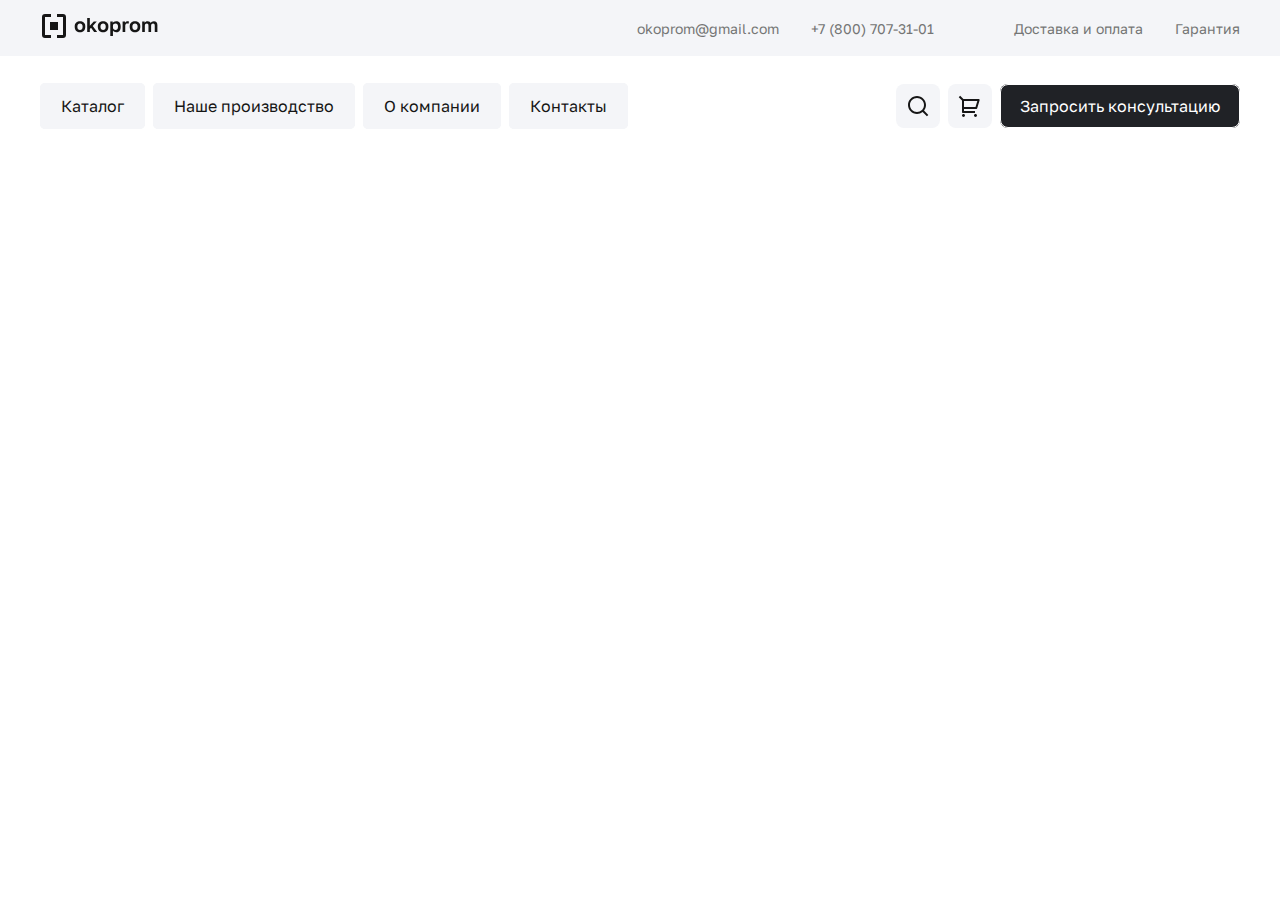
==== pages/about.html @ 62ba9743 "header fully finished" ====
<!DOCTYPE html>
<html lang="en">
<head>
    <meta charset="UTF-8">
    <meta name="viewport" content="width=device-width, initial-scale=1.0">
    <link rel="stylesheet" href="../css/about.css">
    <title>okoprom | About</title>
</head>
<body>
    <header>
        <nav class="header-nav-top">
          <div class="container">
              <nav class="header-navTop-content">
                  <div class="header-nav-top-left">
                      <a href="../index.html"><img src="../images/header-and-footer-images/header-site-icon.svg" alt="Site Icon"></a>
                  </div>
                  <div class="header-nav-top-right">
                      <ul class="navTop-contacts-list">
                          <li class="navTop-listItem">
                              <a href="./contact.html" class="navTop-listItem-link">okoprom@gmail.com</a>
                          </li>
                          <li class="navTop-listItem">
                              <a href="./contact.html" class="navTop-listItem-link">+7 (800) 707-31-01</a>
                          </li>
                      </ul>
                      <ul class="navTop-delivery-list">
                          <li class="navTop-listItem">
                              <a href="./delivery.html" class="navTop-listItem-link navTop-listItem-link-respon">Доставка и оплата</a>
                          </li>
                          <li class="navTop-listItem">
                              <a href="./garantuee.html" class="navTop-listItem-link navTop-listItem-link-respon">Гарантия</a>
                          </li>
                      </ul>
                  </div>
              </nav>
          </div>
      </nav>
      <ul class="navTop-delivery-list-change">
        <li class="navTop-listItem">
            <a href="./delivery.html" class="navTop-listItem-link navTop-listItem-link-respon">Доставка и оплата</a>
        </li>
        <li class="navTop-listItem">
            <a href="./garantuee.html" class="navTop-listItem-link navTop-listItem-link-respon">Гарантия</a>
        </li>
      </ul>
      <nav class="header-nav-bottom">
          <div class="container">
              <nav class="header-navBottom-content">
                  <div class="navBottom-list">
                      <li class="navBottom-listItem">
                          <a href="./catalog.html" class="navBottom-listItem-link">Каталог</a>
                      </li>
                      <li class="navBottom-listItem">
                          <a href="./product.html" class="navBottom-listItem-link">Наше производство</a>
                      </li>
                      <li class="navBottom-listItem">
                          <a href="./about.html" class="navBottom-listItem-link">О компании</a>
                      </li>
                      <li class="navBottom-listItem">
                          <a href="./contact.html" class="navBottom-listItem-link">Контакты</a>
                      </li>
                  </div>
                  <div class="header-nav-bottom-right">
                      <div class="header-bottom-icon">
                          <svg width="24" height="24" viewBox="0 0 24 24" fill="none" xmlns="http://www.w3.org/2000/svg">
                              <g clip-path="url(#clip0_7606_385)">
                                <path d="M18.031 16.617L22.314 20.899L20.899 22.314L16.617 18.031C15.0237 19.3082 13.042 20.0029 11 20C6.032 20 2 15.968 2 11C2 6.032 6.032 2 11 2C15.968 2 20 6.032 20 11C20.0029 13.042 19.3082 15.0237 18.031 16.617ZM16.025 15.875C17.2941 14.5699 18.0029 12.8204 18 11C18 7.132 14.867 4 11 4C7.132 4 4 7.132 4 11C4 14.867 7.132 18 11 18C12.8204 18.0029 14.5699 17.2941 15.875 16.025L16.025 15.875Z" fill="#161616"/>
                              </g>
                              <defs>
                                <clipPath id="clip0_7606_385">
                                  <rect width="24" height="24" fill="white"/>
                                </clipPath>
                              </defs>
                          </svg>
                      </div>
                      <div class="header-bottom-icon">
                          <svg width="24" height="24" viewBox="0 0 24 24" fill="none" xmlns="http://www.w3.org/2000/svg">
                              <g clip-path="url(#clip0_7606_380)">
                                <path d="M3.99984 6.41481L0.756836 3.17281L2.17184 1.75781L5.41384 5.00081H20.6558C20.8117 5.0008 20.9654 5.03723 21.1047 5.10718C21.244 5.17713 21.365 5.27868 21.4581 5.40371C21.5511 5.52874 21.6137 5.6738 21.6407 5.8273C21.6678 5.9808 21.6586 6.1385 21.6138 6.28781L19.2138 14.2878C19.1521 14.4939 19.0255 14.6746 18.853 14.803C18.6804 14.9315 18.471 15.0008 18.2558 15.0008H5.99984V17.0008H16.9998V19.0008H4.99984C4.73462 19.0008 4.48027 18.8955 4.29273 18.7079C4.10519 18.5204 3.99984 18.266 3.99984 18.0008V6.41481ZM5.99984 7.00081V13.0008H17.5118L19.3118 7.00081H5.99984ZM5.49984 23.0008C5.10201 23.0008 4.72048 22.8428 4.43918 22.5615C4.15787 22.2802 3.99984 21.8986 3.99984 21.5008C3.99984 21.103 4.15787 20.7215 4.43918 20.4402C4.72048 20.1588 5.10201 20.0008 5.49984 20.0008C5.89766 20.0008 6.27919 20.1588 6.5605 20.4402C6.8418 20.7215 6.99984 21.103 6.99984 21.5008C6.99984 21.8986 6.8418 22.2802 6.5605 22.5615C6.27919 22.8428 5.89766 23.0008 5.49984 23.0008ZM17.4998 23.0008C17.102 23.0008 16.7205 22.8428 16.4392 22.5615C16.1579 22.2802 15.9998 21.8986 15.9998 21.5008C15.9998 21.103 16.1579 20.7215 16.4392 20.4402C16.7205 20.1588 17.102 20.0008 17.4998 20.0008C17.8977 20.0008 18.2792 20.1588 18.5605 20.4402C18.8418 20.7215 18.9998 21.103 18.9998 21.5008C18.9998 21.8986 18.8418 22.2802 18.5605 22.5615C18.2792 22.8428 17.8977 23.0008 17.4998 23.0008Z" fill="#161616"/>
                              </g>
                              <defs>
                                <clipPath id="clip0_7606_380">
                                  <rect width="24" height="24" fill="white"/>
                                </clipPath>
                              </defs>
                          </svg>
                      </div>
                      <div class="oddelno-btn">
                          <a href="#" class="header-navBottom-link">Запросить консультацию</a>
                      </div>
                  </div>
                  <div class="menu-btn">
                      <svg width="24" height="24" viewBox="0 0 24 24" fill="none" xmlns="http://www.w3.org/2000/svg">
                          <g clip-path="url(#clip0_7606_1771)">
                            <path d="M3 4H21V6H3V4ZM3 11H21V13H3V11ZM3 18H21V20H3V18Z" fill="#161616"/>
                          </g>
                          <defs>
                            <clipPath id="clip0_7606_1771">
                              <rect width="24" height="24" fill="white"/>
                            </clipPath>
                          </defs>
                      </svg>
                  </div>
              </nav>
          </div>
      </nav>
    </header>
    <main>

    </main>
    <footer>
        
    </footer>
    <script src="../js/main.js"></script>
</body>
</html>
---- css/about.css ----
@font-face {
    font-family: Golos;
    src: url("../fonts/GolosText-Regular.ttf");
}

* {
    padding: 0;
    margin: 0;
    box-sizing: border-box;
    font-family: Golos;
}

.container {
    max-width: 1240px;
    padding: 0 20px;
    margin: 0 auto;
}

/* HEADER ///////////////////////////////////////////////////////////////// */

header {
    position: relative;
  }
  
  .navTop-delivery-list-change {
    display: none;  
  }
  
  .header-nav-top {
    position: fixed;
    left: 0;
    right: 0;
    padding: 12px 0;
    background: #F4F5F8;
  }
  
  .header-navTop-content {
    display: flex;
    justify-content: space-between;
    align-items: center;
    position: relative;
  }
  
  .header-nav-top-right {
    display: flex;
    gap: 80px;
  }
  
  .navTop-contacts-list {
    list-style-type: none;
    display: flex;
    gap: 32px;
  }
  
  .navTop-delivery-list {
    list-style-type: none;
    display: flex;
    gap: 32px;
  }
  
  .navTop-listItem-link {
    color: #757575;
    font-size: 14px;
    font-weight: 400;
    line-height: 16px;
    text-decoration: none;
  }
  .navTop-listItem-link:hover {
    color: #161616;
    transition: .5s;
  }
  
  .header-nav-bottom {
    padding-top: 84px;
    transition: .2s;
  }
  
  .header-navBottom-content {
    display: flex;
    align-items: center;
    justify-content: space-between;
  }
  
  .navBottom-list {
    display: flex;
    list-style-type: none;
    gap: 8px;        
  }
  
  .navBottom-listItem-link {
    padding: 12px 20px;
    background:#F4F5F8; 
    border-radius: 5px; 
    color: #161616;
    font-size: 16px;
    font-weight: 400;
    line-height: 20px; 
    text-decoration: none;
    border: 1px solid #F4F5F8;
  }
  .navBottom-listItem-link:hover {
    border: 1px solid #161616;
    color: black;
    transition: .3s;
  }
  
  .header-nav-bottom-right {
    display: flex;
    align-items: center;
    gap: 8px;
  }
  
  .header-bottom-icon {
    padding: 10px 10px 6px 10px;
    border-radius: 8px;
    background: #F4F5F8;
    cursor: pointer;
  }
  
  .header-navBottom-link {
    padding: 11px 19px;
    border-radius: 8px;
    background: #202226;
    text-decoration: none;
    border: 1px solid #FFF;
    color: #FFF;
    font-size: 16px;
    font-weight: 400;
    line-height: 20px; 
  }
  .header-navBottom-link:hover {
    color: #202226;
    background: #FFF;
    border: 1px solid #202226;
    transition: .3s;
  }
  
  .menu-btn {
    padding: 10px 10px 6px 10px;
    border-radius: 8px;
    background: #F4F5F8;
    cursor: pointer;
    display: none;
  }
  
  /* HEADER MEDIA QUERIES //////////////////////////////////////////// */
  
  @media (max-width: 1024px) {
  
    .header-nav-bottom {
        padding-top: 96px;
    }
  
    .header-navBottom-content{
        flex-direction: column;
        align-items: start;
        gap: 20px;
    }
  
    .header-nav-top-right {
        gap: 40px;
    }
  }
  
  @media (max-width: 768px) {
  
    .navTop-contacts-list {
        flex-direction: column;
        gap: 12px;
    }
  
    .navTop-delivery-list {
        flex-direction: column;
        gap: 12px;
    }
  
    .header-nav-top-right {
        gap: 70px;
    }
  
    .header-nav-bottom {
        padding-top: 116px;
    }
  
  }
  
  @media (max-width: 624px) {
  
    .menu-btn {
        display: block;
    }
  
    .navBottom-list {
        display: none;
    }
  
    .oddelno-btn {
        display: none;
    }
  
    .navTop-delivery-list {
        display: none;
    }
  
    .header-navBottom-content {
        display: flex;  
        flex-direction: row; 
        align-items: center;
        justify-content: space-between;
    }
  
    .menu-opened .navBottom-list {
        width: 100%;
        display: block;
        display: flex;
        align-items: center;    
        flex-direction: column;
        gap: 40px;
        position: absolute;
        left: 0;
        right: 0;    
        z-index: 10;
        bottom: -280px;  
    }
  
    .menu-opened .navTop-delivery-list-change {
        width: 100%;
        display: block;
        display: flex;
        flex-direction: column;
        align-items: center;
        gap: 40px;
        position: absolute;
        left: 0;
        right: 0;
        bottom: -400px;
        list-style-type: none;
    }
  
    .menu-opened .navTop-listItem-link-respon {
        padding: 12px 20px;
        background:#F4F5F8; 
        border-radius: 5px; 
        color: #161616;
        font-size: 16px;
        font-weight: 400;
        line-height: 20px; 
        text-decoration: none;
        border: 1px solid #F4F5F8;
    }
    .menu-opened .navTop-listItem-link-respon:hover {
        border: 1px solid #161616;
        color: black;
        transition: .3s;
    }
  
    .menu-opened .oddelno-btn {
        display: block;
        position: absolute;
        margin: 0 auto;
    }
  
  
    .menu-opened .header-nav-bottom {
        margin-bottom: 470px;
    }
  
  }
  
  /* END HEADER ///////////////////////////////////////////////// */
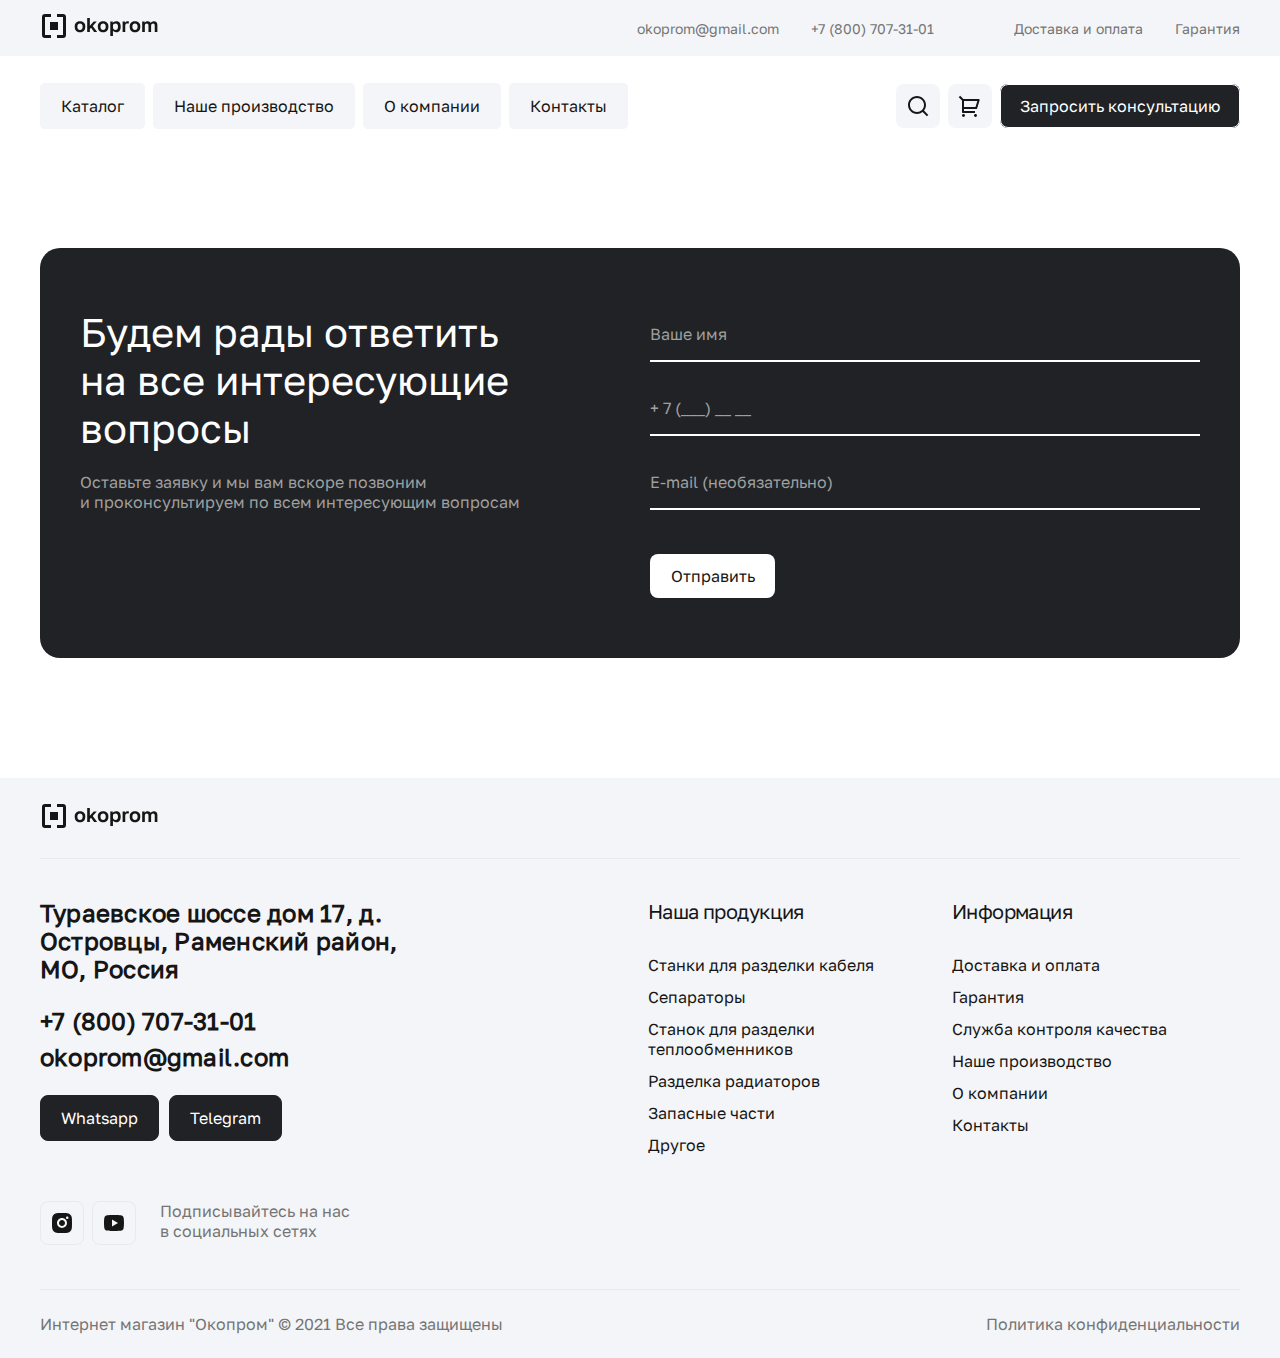
==== commit df3d46fe: "footer finished" ====
--- a/pages/about.html
+++ b/pages/about.html
@@ -109,7 +109,111 @@
 
     </main>
     <footer>
-        
+        <div class="footer-top">
+            <div class="container">
+                <div class="footer-top-content">
+                    <div class="footer-top-left">
+                        <h1 class="footer-top-heading">Будем рады ответить на все интересующие вопросы</h1>
+                        <p class="footer-top-desc">Оставьте заявку и мы вам вскоре позвоним и проконсультируем по всем интересующим вопросам</p>
+                    </div>
+                    <form class="footer-top-right">
+                        <input type="text" name="name" placeholder="Ваше имя"> 
+                        <input type="tel" name="phone" placeholder="+ 7 (___) __ __">
+                        <input type="email" name="email" placeholder="E-mail (необязательно)">
+                        <button class="footer-top-submitBtn">Отправить</button>
+                    </form>
+                </div>
+            </div>
+        </div>
+        <div class="footer-bottom">
+            <div class="container">
+                <div class="footer-bottom-content">
+                    <div class="footer-bottom-firstPart">
+                        <img src="../images/header-and-footer-images/footer-site-icon.svg" alt="Site Icon">
+                        <div class="footer-hr-line"></div>
+                    </div>
+                    <div class="footer-bottom-secondPart">
+                        <div class="footer-bottom-secondPart-left">
+                            <h3 class="footer-bottom-secondPart-adress">
+                                Тураевское шоссе дом 17, д. Островцы, Раменский район, МО, Россия
+                            </h3>
+                            <div class="footer-bottom-secondPart-contact">
+                                <p class="footer-bottom-secondPart-contact-content">
+                                    +7 (800) 707-31-01
+                                </p>
+                                <p class="footer-bottom-secondPart-contact-content">
+                                    okoprom@gmail.com
+                                </p>    
+                            </div>
+                            <div class="footer-bottom-secondPart-massengers">
+                                <a href="https://web.whatsapp.com/" target="_blank" class="footer-bottom-massenger">Whatsapp</a>
+                                <a href="https://telegram.org/" target="_blank" class="footer-bottom-massenger">Telegram</a>
+                            </div>
+                            <div class="footer-bottom-secondPart-socials">
+                                <div class="footer-bottom-secondPart-socials-icons">
+                                    <a href="https://www.instagram.com/">
+                                        <img src="../images/header-and-footer-images/footer-instagram-icon.svg" alt="Footer Instagram Icon">
+                                    </a>
+                                    <a href="https://www.youtube.com/">
+                                        <img src="../images/header-and-footer-images/footer-youtube-icon.svg" alt="Footer Youtube Icon">
+                                    </a>
+                                </div>
+                                <p class="footer-bottom-secondPart-socials-desc">Подписывайтесь на нас <br> в социальных сетях</p>
+                            </div>
+                        </div>
+                        <div class="footer-bottom-secondPart-right">
+                            <ul class="footer-bottom-secondPart-right-list">
+                                <h3 class="footer-bottom-secondPart-right-listHeading">Наша продукция</h3>
+                                <li class="footer-bottom-secondPart-right-listItem">
+                                    <a href="" class="footer-bottom-secondPart-right-listItem-link">Станки для разделки кабеля</a>
+                                </li>
+                                <li class="footer-bottom-secondPart-right-listItem">
+                                    <a href="" class="footer-bottom-secondPart-right-listItem-link">Сепараторы</a>
+                                </li>
+                                <li class="footer-bottom-secondPart-right-listItem">
+                                    <a href="" class="footer-bottom-secondPart-right-listItem-link">Станок для разделки <br class="brin"> теплообменников</a>
+                                </li>
+                                <li class="footer-bottom-secondPart-right-listItem">
+                                    <a href="" class="footer-bottom-secondPart-right-listItem-link">Разделка радиаторов</a>
+                                </li>
+                                <li class="footer-bottom-secondPart-right-listItem">
+                                    <a href="" class="footer-bottom-secondPart-right-listItem-link">Запасные части</a>
+                                </li>
+                                <li class="footer-bottom-secondPart-right-listItem">
+                                    <a href="" class="footer-bottom-secondPart-right-listItem-link">Другое</a>
+                                </li>   
+                            </ul>
+                            <ul class="footer-bottom-secondPart-right-list">
+                                <h3 class="footer-bottom-secondPart-right-listHeading">Информация</h3>
+                                <li class="footer-bottom-secondPart-right-listItem">
+                                    <a href="./delivery.html" class="footer-bottom-secondPart-right-listItem-link">Доставка и оплата</a>
+                                </li>
+                                <li class="footer-bottom-secondPart-right-listItem">
+                                    <a href="./garantuee.html" class="footer-bottom-secondPart-right-listItem-link">Гарантия</a>
+                                </li>
+                                <li class="footer-bottom-secondPart-right-listItem">
+                                    <a href="./catalog.html" class="footer-bottom-secondPart-right-listItem-link">Служба контроля качества</a>
+                                </li>
+                                <li class="footer-bottom-secondPart-right-listItem">
+                                    <a href="./product.html" class="footer-bottom-secondPart-right-listItem-link">Наше производство</a>
+                                </li>
+                                <li class="footer-bottom-secondPart-right-listItem">
+                                    <a href="./about.html" class="footer-bottom-secondPart-right-listItem-link">О компании</a>
+                                </li>
+                                <li class="footer-bottom-secondPart-right-listItem">
+                                    <a href="./contact.html" class="footer-bottom-secondPart-right-listItem-link">Контакты</a>
+                                </li>   
+                            </ul>
+                        </div>
+                    </div>
+                    <div class="footer-hr-line2"></div>
+                    <div class="footer-bottom-lastPart">
+                        <p class="footer-bottom-lastPart-content">Интернет магазин "Окопром" © 2021 Все права защищены</p>
+                        <p class="footer-bottom-lastPart-content">Политика конфиденциальности</p>
+                    </div>
+                </div>
+            </div>
+        </div>
     </footer>
     <script src="../js/main.js"></script>
 </body>
--- a/css/about.css
+++ b/css/about.css
@@ -268,4 +268,373 @@
   }
   
   /* END HEADER ///////////////////////////////////////////////// */
-  +  
+
+
+
+
+
+
+
+
+
+
+
+
+
+
+
+
+
+
+
+
+
+
+
+
+
+
+
+
+
+
+
+
+
+
+
+
+
+
+
+
+
+
+  /* FOOTER //////////////////////////////////////////////////// */
+
+.footer-top {
+  margin: 120px 0;
+}
+
+.footer-top-content {
+  background: #202226;
+  border-radius: 20px; 
+  padding: 60px 40px;
+  display: flex;
+  justify-content: space-between;
+}
+
+.footer-top-left {
+  max-width: 450px;
+  display: flex;
+  flex-direction: column;
+  gap: 20px;
+}
+
+.footer-top-right {
+   max-width: 550px;
+   width: 100%;
+   display: flex;
+   flex-direction: column;
+   gap: 20px;
+}
+
+.footer-top-heading {
+  color: #fff;
+  font-size: 40px;
+  font-weight: 400;
+  line-height: 48px; 
+}
+
+.footer-top-desc {
+  color: #9F9F9F;
+  font-size: 16px;
+  font-weight: 400;
+  line-height: 20px; 
+}
+
+.footer-top-right input {
+  width: 100%;
+  outline: none;
+  border: none;
+  border-bottom: 2px solid #fff;
+  background: none;
+  color: #fff;
+  font-size: 16px;
+  font-weight: 400;
+  line-height: 20px; 
+  padding: 16px 0;
+}
+.footer-top-right input::placeholder {
+  color: #9F9F9F;
+}
+
+.footer-top-submitBtn {
+  width: 125px;
+  padding: 12px 0;
+  border-radius: 8px; 
+  border: none;
+  color: #161616;
+  font-size: 16px;
+  font-weight: 400;
+  line-height: 20px; 
+  background: #fff;
+  cursor: pointer;
+  margin-top: 24px;
+}
+.footer-top-submitBtn:hover {
+  color: #fff;
+  background: #161616;
+  transition: .3s;
+}
+
+/* FOOTER TOP MEDIA QUERIES */
+
+@media (max-width: 768px) {
+  
+  .footer-top-content {
+      flex-direction: column;
+      gap: 40px;
+  }
+
+}
+
+@media (max-width: 768px) {
+
+  .footer-top-heading {
+      font-size: 28px;
+      line-height: 28px;
+  }
+
+  .footer-top-desc {
+      font-size: 14px;
+  }
+
+}
+
+/* FOOTER BOTTOM /////////////////////// */
+
+.footer-bottom {
+  background: #F4F5F8;
+  padding: 24px 0;
+}
+
+.footer-hr-line {
+  margin-top: 24px;
+  margin-bottom: 40px;
+  width: 100%;
+  height: 1px;
+  background: #E9E9E9;
+}
+
+.footer-bottom-secondPart {
+  display: flex;
+  justify-content: space-between;
+}
+
+.footer-bottom-secondPart-left {
+  max-width: 390px;
+  display: flex;
+  flex-direction: column;
+  gap: 24px;
+  margin-bottom: 16px;
+}
+
+.footer-bottom-secondPart-adress {
+  color: #161616;
+  font-size: 24px;
+  font-weight: 400;
+  line-height: 28px; 
+  letter-spacing: 0.24px;
+  font-weight: 600;
+}
+
+.footer-bottom-secondPart-contact {
+  display: flex;
+  flex-direction: column;
+  gap: 8px;
+}
+
+.footer-bottom-secondPart-contact-content {
+  color: #161616;
+  font-size: 24px;
+  font-weight: 600;
+  line-height: 28px; 
+  letter-spacing: 0.24px;
+}
+
+.footer-bottom-secondPart-massengers {
+  display: flex;
+  gap: 10px;
+  margin-bottom: 36px;
+}
+
+.footer-bottom-massenger {
+  padding: 12px 20px;
+  border-radius: 8px;
+  background: #202226;
+  border: 1px solid #202226;
+  color: #FFF;
+  font-size: 16px;
+  font-weight: 400;
+  line-height: 20px; 
+  text-decoration: none;
+}
+.footer-bottom-massenger:hover {
+  background: #fff;
+  color: #202226;
+  transition: .3s;
+}
+
+.footer-bottom-secondPart-socials {
+  display: flex;
+  gap: 24px;
+}
+
+.footer-bottom-secondPart-socials-icons {
+  display: flex;
+  gap: 8px;
+}
+
+.footer-bottom-secondPart-socials-desc {
+  color: #757575;
+  font-size: 16px;
+  font-weight: 400;
+  line-height: 20px; 
+}
+
+.footer-bottom-secondPart-right {
+  display: flex;
+  gap: 16px;
+}
+
+.footer-bottom-secondPart-right-list {
+  list-style-type: none;
+  display: flex;
+  flex-direction: column;
+  gap: 12px;
+  width: 288px;
+}
+
+.footer-bottom-secondPart-right-listHeading {
+  margin-bottom: 20px;
+  color: #161616;
+  font-size: 20px;
+  font-weight: 400;
+  line-height: 24px;
+  letter-spacing: -0.6px;
+}
+
+.footer-bottom-secondPart-right-listItem-link {
+  color: #161616;
+  font-size: 16px;
+  font-weight: 400;
+  line-height: 20px; 
+  text-decoration: none;
+}
+.footer-bottom-secondPart-right-listItem-link:hover {
+  color: #757575;
+  transition: .3s;
+}
+
+.footer-hr-line2 {
+  margin-top: 24px;
+  margin-bottom: 24px;
+  width: 100%;
+  height: 1px;
+  background: #E9E9E9;
+}
+
+.footer-bottom-lastPart {
+  display: flex;
+  justify-content: space-between;
+}
+
+.footer-bottom-lastPart-content {
+  color: #757575;
+  font-size: 16px;
+  font-weight: 400;
+  line-height: 20px; 
+}
+
+/* FOOTER BOTTOM MEDIA QUERIES */
+
+@media (max-width: 1024px) {
+
+  .footer-bottom-secondPart-right {
+      flex-direction: column;
+      gap: 40px;
+      margin-bottom: 16px;
+  }
+
+}
+
+@media (max-width: 768px) {
+
+  .footer-bottom-secondPart {
+      flex-direction: column;
+      gap: 44px;
+  }
+
+  .footer-bottom-secondPart-right {
+      flex-direction: row;
+      gap: 16px;
+      margin-bottom: 16px;
+  }
+
+  .footer-bottom-lastPart {
+      flex-direction: column;
+      gap: 12px;
+  }
+
+}
+
+@media (max-width: 420px) {
+
+  .footer-bottom-secondPart-right {
+      flex-direction: column;
+      gap: 40px;
+      margin-bottom: 16px;
+  }
+  
+}
+
+@media (max-width: 420px) {
+  
+  .footer-bottom-secondPart-adress {
+      line-height: 24px;
+      font-size: 18px;
+  }
+
+  .footer-bottom-secondPart-contact-content {
+      line-height: 24px;
+      font-size: 18px;
+      font-weight: 400;
+  }
+
+  .footer-bottom-massenger {
+      font-size: 14px;
+  }
+
+  .footer-bottom-secondPart-socials-desc {
+      font-size: 14px;
+  }
+
+  .footer-bottom-secondPart-socials {
+      gap: 16px;
+  }
+
+  .footer-bottom-secondPart-right-listItem-link {
+      font-size: 14px;
+  }
+
+  .footer-bottom-lastPart-content {
+      font-size: 14px;
+  }
+
+  .brin {
+      display: none;
+  }
+  
+}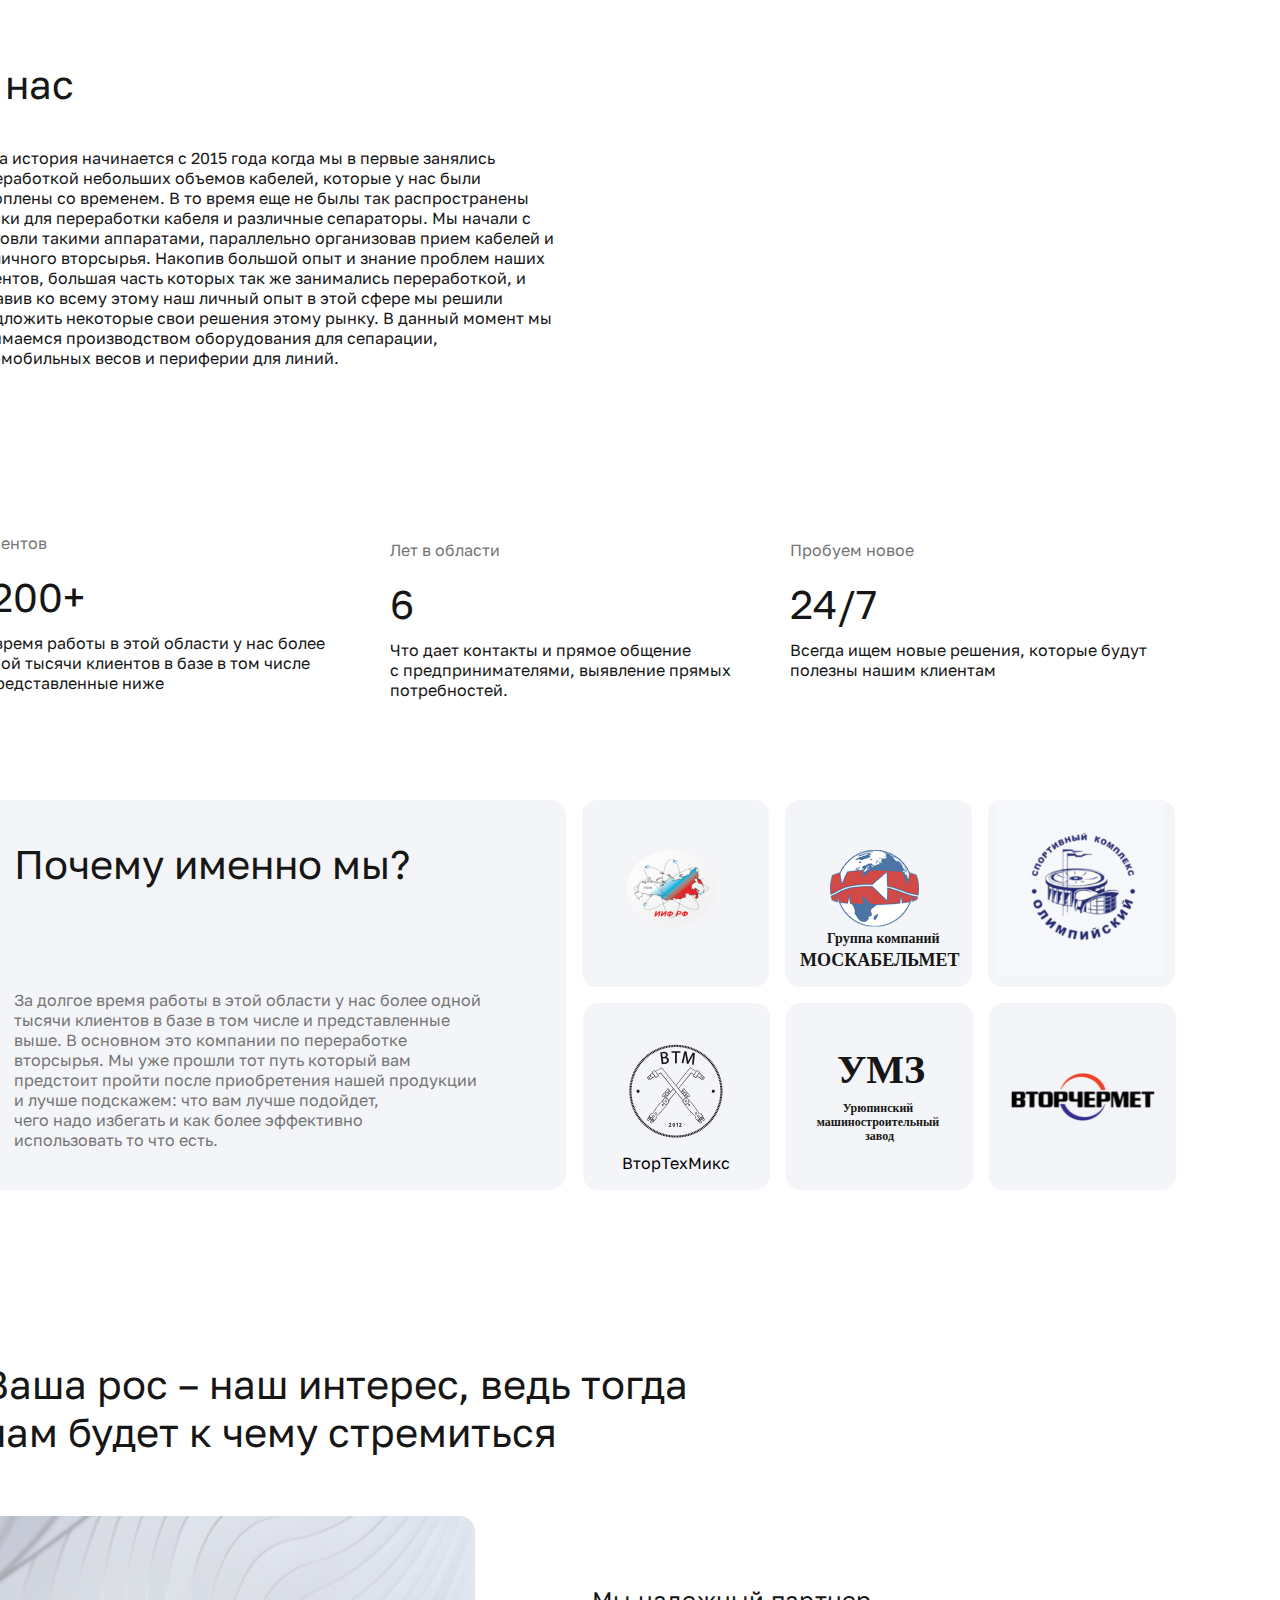
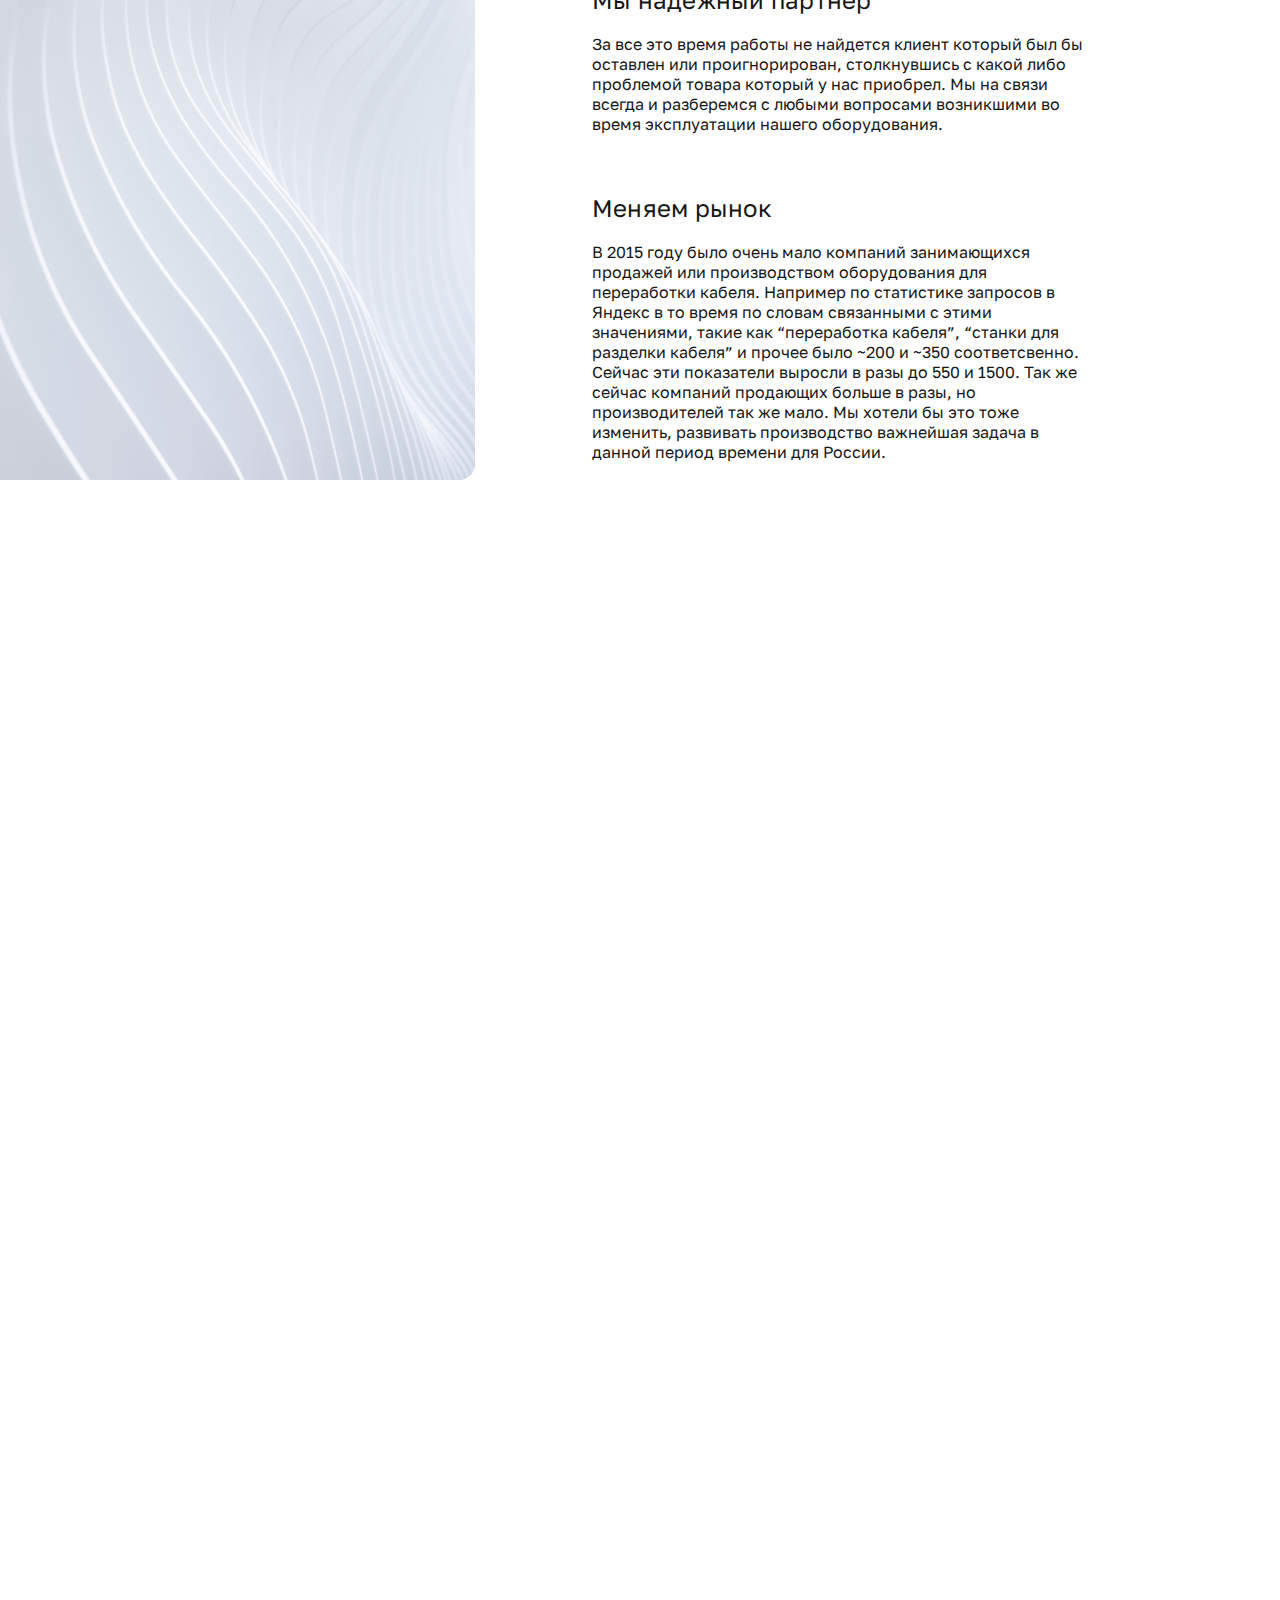
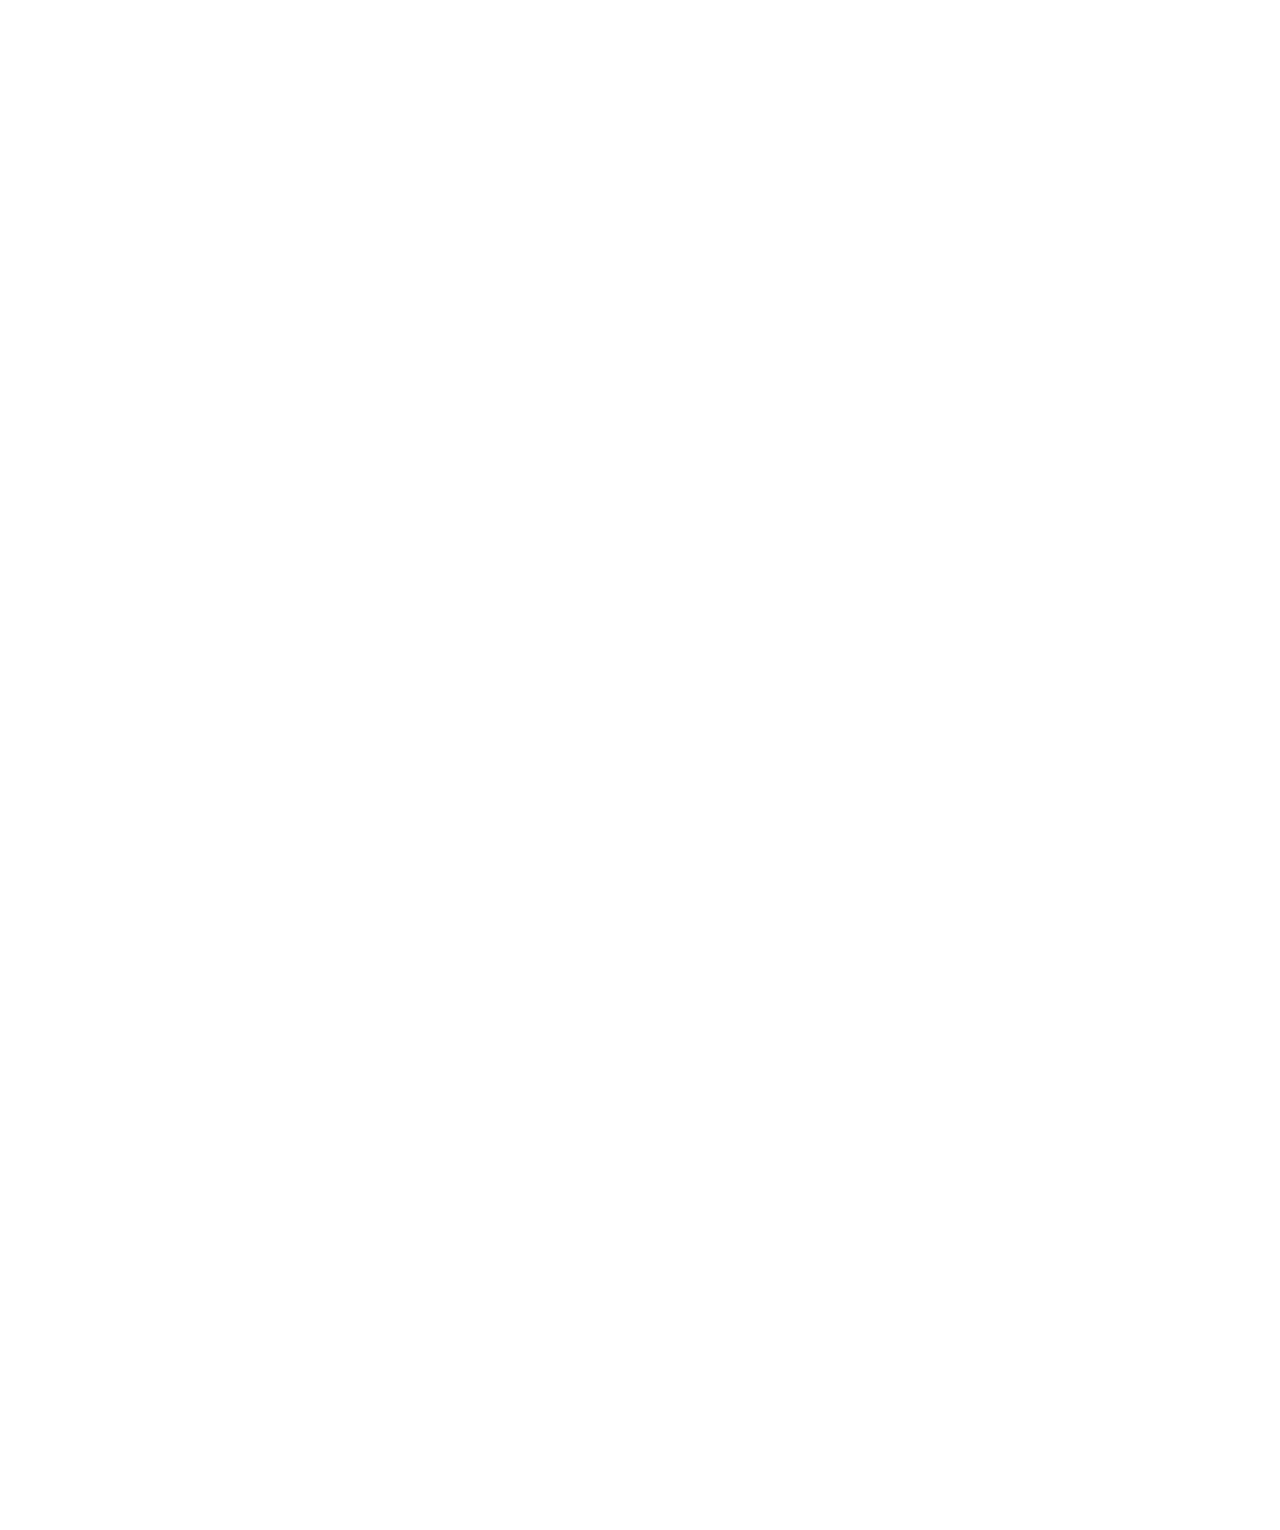
==== commit 4f516a7d: "…" ====
--- a/pages/about.html
+++ b/pages/about.html
@@ -3,217 +3,306 @@
 <head>
     <meta charset="UTF-8">
     <meta name="viewport" content="width=device-width, initial-scale=1.0">
+    
+    
     <link rel="stylesheet" href="../css/about.css">
     <title>okoprom | About</title>
 </head>
 <body>
     <header>
-        <nav class="header-nav-top">
-          <div class="container">
-              <nav class="header-navTop-content">
-                  <div class="header-nav-top-left">
-                      <a href="../index.html"><img src="../images/header-and-footer-images/header-site-icon.svg" alt="Site Icon"></a>
-                  </div>
-                  <div class="header-nav-top-right">
-                      <ul class="navTop-contacts-list">
-                          <li class="navTop-listItem">
-                              <a href="./contact.html" class="navTop-listItem-link">okoprom@gmail.com</a>
-                          </li>
-                          <li class="navTop-listItem">
-                              <a href="./contact.html" class="navTop-listItem-link">+7 (800) 707-31-01</a>
-                          </li>
-                      </ul>
-                      <ul class="navTop-delivery-list">
-                          <li class="navTop-listItem">
-                              <a href="./delivery.html" class="navTop-listItem-link navTop-listItem-link-respon">Доставка и оплата</a>
-                          </li>
-                          <li class="navTop-listItem">
-                              <a href="./garantuee.html" class="navTop-listItem-link navTop-listItem-link-respon">Гарантия</a>
-                          </li>
-                      </ul>
-                  </div>
-              </nav>
-          </div>
-      </nav>
-      <ul class="navTop-delivery-list-change">
-        <li class="navTop-listItem">
-            <a href="./delivery.html" class="navTop-listItem-link navTop-listItem-link-respon">Доставка и оплата</a>
-        </li>
-        <li class="navTop-listItem">
-            <a href="./garantuee.html" class="navTop-listItem-link navTop-listItem-link-respon">Гарантия</a>
-        </li>
-      </ul>
-      <nav class="header-nav-bottom">
-          <div class="container">
-              <nav class="header-navBottom-content">
-                  <div class="navBottom-list">
-                      <li class="navBottom-listItem">
-                          <a href="./catalog.html" class="navBottom-listItem-link">Каталог</a>
-                      </li>
-                      <li class="navBottom-listItem">
-                          <a href="./product.html" class="navBottom-listItem-link">Наше производство</a>
-                      </li>
-                      <li class="navBottom-listItem">
-                          <a href="./about.html" class="navBottom-listItem-link">О компании</a>
-                      </li>
-                      <li class="navBottom-listItem">
-                          <a href="./contact.html" class="navBottom-listItem-link">Контакты</a>
-                      </li>
-                  </div>
-                  <div class="header-nav-bottom-right">
-                      <div class="header-bottom-icon">
-                          <svg width="24" height="24" viewBox="0 0 24 24" fill="none" xmlns="http://www.w3.org/2000/svg">
-                              <g clip-path="url(#clip0_7606_385)">
-                                <path d="M18.031 16.617L22.314 20.899L20.899 22.314L16.617 18.031C15.0237 19.3082 13.042 20.0029 11 20C6.032 20 2 15.968 2 11C2 6.032 6.032 2 11 2C15.968 2 20 6.032 20 11C20.0029 13.042 19.3082 15.0237 18.031 16.617ZM16.025 15.875C17.2941 14.5699 18.0029 12.8204 18 11C18 7.132 14.867 4 11 4C7.132 4 4 7.132 4 11C4 14.867 7.132 18 11 18C12.8204 18.0029 14.5699 17.2941 15.875 16.025L16.025 15.875Z" fill="#161616"/>
-                              </g>
-                              <defs>
-                                <clipPath id="clip0_7606_385">
-                                  <rect width="24" height="24" fill="white"/>
-                                </clipPath>
-                              </defs>
-                          </svg>
-                      </div>
-                      <div class="header-bottom-icon">
-                          <svg width="24" height="24" viewBox="0 0 24 24" fill="none" xmlns="http://www.w3.org/2000/svg">
-                              <g clip-path="url(#clip0_7606_380)">
-                                <path d="M3.99984 6.41481L0.756836 3.17281L2.17184 1.75781L5.41384 5.00081H20.6558C20.8117 5.0008 20.9654 5.03723 21.1047 5.10718C21.244 5.17713 21.365 5.27868 21.4581 5.40371C21.5511 5.52874 21.6137 5.6738 21.6407 5.8273C21.6678 5.9808 21.6586 6.1385 21.6138 6.28781L19.2138 14.2878C19.1521 14.4939 19.0255 14.6746 18.853 14.803C18.6804 14.9315 18.471 15.0008 18.2558 15.0008H5.99984V17.0008H16.9998V19.0008H4.99984C4.73462 19.0008 4.48027 18.8955 4.29273 18.7079C4.10519 18.5204 3.99984 18.266 3.99984 18.0008V6.41481ZM5.99984 7.00081V13.0008H17.5118L19.3118 7.00081H5.99984ZM5.49984 23.0008C5.10201 23.0008 4.72048 22.8428 4.43918 22.5615C4.15787 22.2802 3.99984 21.8986 3.99984 21.5008C3.99984 21.103 4.15787 20.7215 4.43918 20.4402C4.72048 20.1588 5.10201 20.0008 5.49984 20.0008C5.89766 20.0008 6.27919 20.1588 6.5605 20.4402C6.8418 20.7215 6.99984 21.103 6.99984 21.5008C6.99984 21.8986 6.8418 22.2802 6.5605 22.5615C6.27919 22.8428 5.89766 23.0008 5.49984 23.0008ZM17.4998 23.0008C17.102 23.0008 16.7205 22.8428 16.4392 22.5615C16.1579 22.2802 15.9998 21.8986 15.9998 21.5008C15.9998 21.103 16.1579 20.7215 16.4392 20.4402C16.7205 20.1588 17.102 20.0008 17.4998 20.0008C17.8977 20.0008 18.2792 20.1588 18.5605 20.4402C18.8418 20.7215 18.9998 21.103 18.9998 21.5008C18.9998 21.8986 18.8418 22.2802 18.5605 22.5615C18.2792 22.8428 17.8977 23.0008 17.4998 23.0008Z" fill="#161616"/>
-                              </g>
-                              <defs>
-                                <clipPath id="clip0_7606_380">
-                                  <rect width="24" height="24" fill="white"/>
-                                </clipPath>
-                              </defs>
-                          </svg>
-                      </div>
-                      <div class="oddelno-btn">
-                          <a href="#" class="header-navBottom-link">Запросить консультацию</a>
-                      </div>
-                  </div>
-                  <div class="menu-btn">
-                      <svg width="24" height="24" viewBox="0 0 24 24" fill="none" xmlns="http://www.w3.org/2000/svg">
-                          <g clip-path="url(#clip0_7606_1771)">
-                            <path d="M3 4H21V6H3V4ZM3 11H21V13H3V11ZM3 18H21V20H3V18Z" fill="#161616"/>
-                          </g>
-                          <defs>
-                            <clipPath id="clip0_7606_1771">
-                              <rect width="24" height="24" fill="white"/>
-                            </clipPath>
-                          </defs>
-                      </svg>
-                  </div>
-              </nav>
-          </div>
-      </nav>
+
     </header>
     <main>
-
+          
+        <div class="container">
+            <div class="about-one">
+                <h1 id="ab-1">О нас</h1>
+                <p id="ab-2">Наша история начинается с 2015 года когда мы в первые занялись переработкой небольших объемов кабелей, которые у нас были накоплены со временем. В то время еще не былы так распространены станки для переработки кабеля и различные сепараторы. Мы начали с торговли такими аппаратами, параллельно организовав прием кабелей и различного вторсырья. Накопив большой опыт и знание проблем наших клиентов, большая часть которых так же занимались переработкой, и добавив ко всему этому наш личный опыт в этой сфере мы решили предложить некоторые свои решения этому рынку. В данный момент мы занимаемся производством оборудования для сепарации, автомобильных весов и периферии для линий.</p>
+            </div>
+            <div class="new">
+       
+        <div class="main-page">
+            <p id="cl-1">Клиентов</p>
+            <p id="cl-2">1200+</p>
+            <p id="cl-3">За время работы в этой области у нас более одной тысячи клиентов в базе в том числе и представленные ниже</p>
+            </div>
+      
+        <div class="main-page2">
+            <p id="cl-4">Лет в области</p>
+            <p id="cl-5">6</p>
+            <p id="cl-6">Что дает контакты и прямое общение с предпринимателями, выявление прямых потребностей.</p>
+ 
+
+        </div>
+        <div class="up"> 
+
+        <div class="main-page2">
+            <p id="cl-4">Пробуем новое</p>
+            <p id="cl-5">24/7</p>
+            <p id="cl-6">Всегда ищем новые решения, которые будут полезны нашим клиентам</p>
+            <section id="center">
+              <div class="main">     
+                <h1 id="tit">Почему именно мы?</h1>
+                <p id="tit-2">За долгое время работы в этой области у нас более одной тысячи клиентов в базе в том числе и представленные выше. В основном это компании по переработке вторсырья.
+
+                    Мы уже прошли тот путь который вам предстоит пройти после приобретения нашей продукции и лучше подскажем: что вам лучше подойдет, чего надо избегать и как более эффективно использовать то что есть.</p>
+                </div> 
+                <div class="main-2">
+                    <img id="ph-1"  src="../images/About-img/logo-iif-round 1.jpg" alt="">
+
+                </div>
+                <div class="main-2">
+                    <img id="ph-1"  src="../images/About-img/logo-mkm@2x 2.png" alt="">
+                    <p id="ph-2">Группа компаний</p>
+                    <p id="ph-3">МОСКАБЕЛЬМЕТ</p>
+
+                </div>
+                <div class="main-2">
+                    <img id="ph-5" style="padding-left: 8px;"  src="../images/About-img/Снимок экрана 2021-11-07 в 17.35 4.svg" alt="">
+
+                </div>
+                <div class="main-5">
+                  <p id="svg-1"><svg xmlns="http://www.w3.org/2000/svg" width="96" height="96" viewBox="0 0 96 96" fill="none">
+                    <path d="M57.3022 57.3898C56.8241 57.7821 56.7555 58.4886 57.1494 58.9648C57.5433 59.4409 58.2528 59.5092 58.7309 59.117C59.209 58.7247 59.2775 58.0182 58.8836 57.542C58.4897 57.0658 57.7804 56.9975 57.3022 57.3898ZM58.5308 57.8315C58.7644 58.1139 58.7237 58.533 58.4402 58.7656C58.1566 58.9983 57.7358 58.9577 57.5022 58.6753C57.2687 58.3929 57.3093 57.9739 57.5929 57.7413C57.8765 57.5086 58.2972 57.5491 58.5308 57.8315Z" fill="#161616"/>
+                    <path d="M67.9826 34.9069L68.9159 33.5217L70.9038 34.85L71.0612 34.776L73.7786 36.6829L74.1515 36.1334L75.2486 36.8665L76.863 34.4696L75.775 33.7424L75.9513 33.483L73.3691 31.6929L73.3848 31.1615L71.3995 29.8351L72.0434 28.8797L69.1307 26.9337L68.3085 28.1548L62.176 24.4287L47.9073 42.1322L33.6385 24.4287L27.5062 28.1548L26.6836 26.9337L23.7713 28.8797L24.4149 29.8351L22.4299 31.1615L22.4457 31.6929L19.8634 33.483L20.0395 33.7424L18.9513 34.4696L20.566 36.8665L21.6631 36.1334L22.0362 36.6829L24.7534 34.776L24.9106 34.85L26.8985 33.5217L27.8317 34.9069L30.744 32.9609L30.0069 31.8668L32.6166 30.2076L45.0952 45.6213L42.8368 48.4234L42.1711 47.8773L41.337 47.1929C41.4829 46.8506 41.3938 46.439 41.0912 46.1908L40.6123 45.7979C40.2441 45.4958 39.6977 45.5484 39.3943 45.9151L37.505 48.1993C37.2016 48.5661 37.2544 49.1103 37.6227 49.4124L38.1015 49.8052C38.3948 50.0458 38.8007 50.0608 39.1072 49.8719L39.9496 50.563L40.6052 51.1008L39.5267 52.407L38.87 51.8682L38.0359 51.1839C38.1818 50.8415 38.0927 50.43 37.7901 50.1817L37.3112 49.7889C36.943 49.4868 36.3966 49.5394 36.0932 49.9061L34.2039 52.1903C33.9006 52.557 33.9533 53.1012 34.3216 53.4033L34.8005 53.7962C35.0938 54.0368 35.4996 54.0517 35.8062 53.8629L36.6486 54.554L37.3076 55.0947L37.2649 55.1463C36.5411 55.2692 35.8565 55.6403 35.3541 56.2476C35.1807 56.4573 35.0391 56.6827 34.9287 56.9181C29.4326 61.8467 25.183 69.4471 24.6609 70.4019L22.5 70.7726L20.7985 73.1011L21.3576 73.5525L21.0597 73.9128L20.6876 73.6071L19.6288 74.8871L20.0009 75.1928L19.0663 76.3225C18.889 76.5365 18.9199 76.8546 19.1351 77.0315L20.0802 77.8068C20.2955 77.9837 20.6147 77.9525 20.7921 77.7385L21.7266 76.6087L22.0986 76.9138L23.1574 75.6338L22.7854 75.3287L23.0945 74.9547L23.3608 75.1694L25.0684 72.839L25.9051 72.6328L25.8624 73.49L23.8921 75.6058L24.3415 75.9804L24.0337 76.3525L23.6615 76.0474L22.6027 77.3274L22.9748 77.6325L22.0403 78.7622C21.863 78.9769 21.8939 79.2949 22.1091 79.4712L23.0542 80.2471C23.2694 80.4234 23.5887 80.3928 23.766 80.1782L24.7006 79.0484L25.0726 79.3534L26.1314 78.0734L25.7594 77.7684L26.0561 77.4094L26.4216 77.7144L28.3904 75.6052L28.342 73.4217C29.1799 72.7284 35.8423 67.1128 39.6532 60.8209L39.6453 60.8162C39.8633 60.6604 40.0649 60.4748 40.2433 60.2591C40.5757 59.8573 40.7904 59.3971 40.8931 58.9201C41.8536 58.3719 41.9026 56.8993 41.8985 56.5168L47.9072 49.0948L53.9158 56.5168C53.9117 56.8992 53.9608 58.3718 54.9212 58.9201C55.024 59.3971 55.2387 59.8572 55.571 60.2591C55.7494 60.4748 55.9511 60.6604 56.1691 60.8162L56.1611 60.8209C59.9721 67.1128 66.6347 72.7284 67.4726 73.4217L67.4243 75.6052L69.3926 77.7144L69.7583 77.4094L70.0548 77.7684L69.6832 78.0734L70.7418 79.3534L71.1141 79.0484L72.0486 80.1782C72.2256 80.3928 72.5449 80.4234 72.7604 80.2471L73.7054 79.4712C73.9203 79.2949 73.9516 78.9769 73.774 78.7622L72.8395 77.6325L73.2117 77.3274L72.1531 76.0474L71.7808 76.3525L71.4726 75.9804L71.9219 75.6058L69.9523 73.49L69.9092 72.6328L70.7457 72.839L72.4535 75.1694L72.7199 74.9547L73.0288 75.3287L72.6566 75.6338L73.7159 76.9138L74.0875 76.6087L75.022 77.7385C75.1996 77.9525 75.519 77.9837 75.7338 77.8068L76.6795 77.0315C76.8943 76.8546 76.925 76.5372 76.748 76.3225L75.8135 75.1928L76.1857 74.8871L75.1265 73.6071L74.7549 73.9128L74.4564 73.5525L75.0161 73.1011L73.3142 70.7726L71.1533 70.4019C70.6315 69.4471 66.382 61.8467 60.8856 56.9181C60.7753 56.6826 60.6337 56.4572 60.4603 56.2476C59.9579 55.6402 59.2732 55.2691 58.5494 55.1463L58.5068 55.0947L59.1658 54.554L60.0082 53.8629C60.3147 54.0517 60.7206 54.0368 61.0139 53.7962L61.4927 53.4033C61.861 53.1012 61.9138 52.557 61.6104 52.1903L59.7211 49.9061C59.4177 49.5393 58.8713 49.4867 58.5031 49.7889L58.0242 50.1817C57.7216 50.43 57.6325 50.8415 57.7784 51.1839L56.9443 51.8682L56.2876 52.407L55.2091 51.1008L55.8647 50.563L56.7071 49.8719C57.0136 50.0607 57.4195 50.0458 57.7128 49.8052L58.1917 49.4124C58.5599 49.1103 58.6127 48.566 58.3094 48.1993L56.4201 45.9151C56.1167 45.5484 55.5703 45.4958 55.202 45.7979L54.7231 46.1908C54.4206 46.439 54.3314 46.8506 54.4774 47.1929L53.6432 47.8773L52.9776 48.4234L50.7192 45.6213L63.1978 30.2076L65.8073 31.8668L65.0704 32.9609L67.9826 34.9069ZM76.2288 34.5941L75.1239 36.2349L74.4153 35.7615L75.5203 34.1208L76.2288 34.5941ZM73.3528 32.2364L75.3198 33.6001L74.7346 34.4616L73.3162 33.4554L73.3528 32.2364ZM74.4786 34.8389L73.661 36.0434L71.5359 34.5522L73.0608 33.8333L74.4786 34.8389ZM72.9204 31.3994L72.8597 33.4242L70.943 34.3279L69.1764 33.1475L71.1506 30.217L72.9204 31.3994ZM22.4619 32.2364L22.4981 33.4555L21.0797 34.4616L20.4948 33.6002L22.4619 32.2364ZM20.6909 36.2348L19.5856 34.594L20.294 34.1207L21.3993 35.7614L20.6909 36.2348ZM22.1537 36.0434L21.3359 34.8389L22.7536 33.8332L24.2786 34.5522L22.1537 36.0434ZM24.8715 34.328L22.9545 33.4243L22.8943 31.3994L24.6637 30.2171L26.6379 33.1477L24.8715 34.328ZM30.1096 32.8364L27.9565 34.2752L24.4056 29.0042L26.5586 27.5655L30.1096 32.8364ZM38.9667 49.3985C38.8237 49.5715 38.5659 49.5963 38.3922 49.4538L37.9133 49.061C37.7396 48.9185 37.7147 48.6617 37.8578 48.4887L39.7471 46.2046C39.8902 46.0316 40.1479 46.0068 40.3216 46.1493L40.8005 46.5421C40.9743 46.6846 40.9991 46.9414 40.8561 47.1144L38.9667 49.3985ZM39.8874 49.9221L39.4337 49.5499L41.0739 47.567L41.5276 47.9391L39.8874 49.9221ZM40.2403 50.2116L41.8804 48.2286L42.5473 48.7758L40.8965 50.7482L40.8956 50.7492L40.2403 50.2116ZM35.6657 53.3895C35.5226 53.5625 35.2649 53.5873 35.0912 53.4448L34.6123 53.0519C34.4386 52.9094 34.4137 52.6527 34.5568 52.4797L36.4461 50.1955C36.5892 50.0225 36.847 49.9977 37.0207 50.1402L37.4995 50.5331C37.6732 50.6756 37.6981 50.9323 37.555 51.1053L35.6657 53.3895ZM36.5864 53.9131L36.1327 53.541L37.7729 51.558L38.2266 51.9302L36.5864 53.9131ZM36.9392 54.2026L38.5793 52.2197L39.2363 52.7587L37.5979 54.743L36.9392 54.2026ZM20.4393 77.4491C20.4222 77.4692 20.3916 77.4725 20.3709 77.4556L19.4258 76.6803C19.4051 76.6634 19.4021 76.6328 19.4192 76.612L20.3537 75.4822L21.3738 76.3193L20.4393 77.4491ZM22.0365 76.2725L20.2723 74.8253L20.7499 74.2484L22.514 75.6956L22.0365 76.2725ZM22.4327 75.0386L21.4126 74.2022L21.7128 73.8393L22.7395 74.6679L22.4327 75.0386ZM23.4132 79.8887C23.3962 79.9095 23.3656 79.9121 23.3449 79.8952L22.3998 79.1199C22.3791 79.103 22.3761 79.0725 22.3932 79.0517L23.3277 77.9219L24.3478 78.759L23.4132 79.8887ZM25.0105 78.7128L23.2463 77.265L23.7238 76.6881L25.488 78.1352L25.0105 78.7128ZM25.4066 77.479L24.3865 76.6419L24.6921 76.2725L25.7056 77.1173L25.4066 77.479ZM27.967 73.1395L27.8801 73.2097L27.9294 75.4302L26.3824 77.0874L24.5545 75.5642L26.3108 73.678L26.3923 72.0435L24.7973 72.4364L23.2751 74.5144L21.4236 73.0191L22.7604 71.1902L24.9585 70.813L25.0111 70.7141C25.0535 70.6347 29.1682 62.9714 34.6688 57.7775C34.5079 58.8392 34.894 59.9572 35.7849 60.6881C36.6752 61.4186 37.8499 61.5821 38.8649 61.2225C34.7953 67.5772 28.037 73.0829 27.967 73.1395ZM39.8906 59.9695C38.9404 61.1183 37.229 61.283 36.0755 60.3367C34.9221 59.3904 34.7567 57.6859 35.7069 56.5371C36.657 55.3884 38.3684 55.2236 39.5219 56.17C40.6753 57.1163 40.8407 58.8208 39.8906 59.9695ZM41.4353 56.3636L41.4397 56.4503C41.4403 56.4642 41.4892 57.6385 40.9643 58.2703C40.9684 57.3548 40.5758 56.4447 39.8126 55.8186C39.2533 55.3597 38.5818 55.1251 37.9081 55.1027L39.8908 52.7056L39.8796 52.6965L40.9581 51.3903L40.9703 51.4004L43.1918 48.7146L43.1896 48.7128L45.3889 45.9841L47.6137 48.7321L41.4353 56.3636ZM73.4213 79.0517C73.4383 79.0725 73.4351 79.103 73.4148 79.1199L72.4698 79.8952C72.4489 79.9121 72.4182 79.9095 72.4013 79.8887L71.4667 78.759L72.4868 77.9219L73.4213 79.0517ZM72.0904 76.6881L72.5684 77.265L70.8039 78.7128L70.3265 78.1352L72.0904 76.6881ZM70.4081 77.479L70.109 77.1173L71.1226 76.2725L71.4282 76.6419L70.4081 77.479ZM76.3954 76.612C76.4123 76.6328 76.4091 76.6634 76.3888 76.6803L75.4439 77.4556C75.423 77.4725 75.3923 77.4692 75.3753 77.4491L74.4408 76.3193L75.4608 75.4822L76.3954 76.612ZM75.0644 74.2478L75.5425 74.8253L73.7779 76.2725L73.3005 75.6956L75.0644 74.2478ZM73.3822 75.0386L73.0752 74.6679L74.1018 73.8393L74.4016 74.2022L73.3822 75.0386ZM61.1457 57.7775C66.6465 62.9714 70.7608 70.6347 70.8032 70.7141L70.8561 70.813L73.0543 71.1902L74.3911 73.0191L72.5397 74.5144L71.0174 72.4364L69.422 72.0435L69.5036 73.678L71.2604 75.5642L69.4324 77.0874L67.8853 75.4302L67.9343 73.2097L67.8475 73.1395C67.7776 73.0829 61.0193 67.5772 56.9497 61.2225C57.9647 61.5821 59.1394 61.4186 60.0297 60.6881C60.9206 59.9572 61.3067 58.8392 61.1457 57.7775ZM60.1076 56.5371C61.0578 57.6859 60.8924 59.3903 59.739 60.3367C58.5855 61.283 56.8741 61.1183 55.9239 59.9695C54.9738 58.8208 55.1391 57.1163 56.2926 56.17C57.4461 55.2237 59.1575 55.3884 60.1076 56.5371ZM58.3151 50.5332L58.7939 50.1403C58.9677 49.9978 59.2254 50.0226 59.3685 50.1956L61.2578 52.4798C61.4009 52.6528 61.376 52.9095 61.2023 53.052L60.7234 53.4448C60.5497 53.5873 60.2919 53.5626 60.1488 53.3895L58.2596 51.1054C58.1165 50.9324 58.1414 50.6757 58.3151 50.5332ZM58.0417 51.558L59.6818 53.541L59.2282 53.9131L57.588 51.9302L58.0417 51.558ZM57.2351 52.2197L58.8753 54.2026L58.2166 54.743L56.5782 52.7587L57.2351 52.2197ZM55.014 46.5421L55.4929 46.1493C55.6666 46.0068 55.9244 46.0316 56.0675 46.2046L57.9567 48.4887C58.0998 48.6617 58.0749 48.9185 57.9012 49.061L57.4223 49.4538C57.2486 49.5963 56.9908 49.5715 56.8478 49.3985L54.9585 47.1144C54.8154 46.9414 54.8403 46.6846 55.014 46.5421ZM54.7407 47.567L56.3808 49.5499L55.9271 49.9221L54.287 47.9391L54.7407 47.567ZM53.9341 48.2286L55.5743 50.2116L54.919 50.7492L54.9182 50.7482L53.2673 48.7758L53.9341 48.2286ZM52.625 48.7128L52.6228 48.7146L54.8442 51.4004L54.8565 51.3903L55.935 52.6965L55.9238 52.7056L57.9064 55.1027C57.2328 55.1251 56.5613 55.3597 56.002 55.8186C55.2388 56.4447 54.8461 57.3548 54.8502 58.2703C54.3254 57.6385 54.3742 56.4642 54.3749 56.4503L54.3792 56.3636L48.201 48.7321L47.9073 48.3695L45.6819 45.6206L45.3882 45.2578L32.7154 29.6045L29.7645 31.4807L27.7711 28.5271L33.5335 25.0258L47.6142 42.4958L47.9073 42.8594L50.1327 45.6205L50.4257 45.984L52.625 48.7128ZM63.099 29.6045L50.4264 45.2578L48.2003 42.4958L62.281 25.0258L68.0434 28.5272L66.0502 31.4807L63.099 29.6045ZM69.2561 27.5654L71.4093 29.0041L67.8579 34.2751L65.7048 32.8364L69.2561 27.5654Z" fill="#161616"/>
+                    <path d="M68.7169 71.3679C69.1688 70.9972 69.2334 70.3298 68.8612 69.8798C68.4889 69.4303 67.8189 69.3653 67.3676 69.736C66.9157 70.1068 66.8511 70.7741 67.2233 71.2242C67.5949 71.6736 68.2649 71.738 68.7169 71.3679ZM67.6582 70.0872C67.9149 69.8765 68.2963 69.9136 68.5085 70.1692C68.7201 70.4255 68.6835 70.8053 68.4262 71.016C68.1689 71.2274 67.7875 71.1903 67.576 70.9347C67.3644 70.6785 67.4009 70.2986 67.6582 70.0872Z" fill="#161616"/>
+                    <path d="M60.3398 62.5455C60.6719 62.9471 61.2702 63.0046 61.6734 62.6738C62.0766 62.343 62.1344 61.7472 61.8022 61.3456C61.4701 60.9441 60.8718 60.8865 60.4686 61.2173C60.0654 61.5481 60.0076 62.1439 60.3398 62.5455ZM60.7594 61.5687C60.968 61.3975 61.2776 61.4273 61.4495 61.6351C61.6213 61.8429 61.5914 62.1512 61.3828 62.3224C61.1741 62.4936 60.8646 62.4638 60.6926 62.256C60.5207 62.0482 60.5507 61.7399 60.7594 61.5687Z" fill="#161616"/>
+                    <path d="M38.515 57.3898C38.0369 56.9975 37.3275 57.0658 36.9336 57.542C36.5397 58.0182 36.6082 58.7248 37.0863 59.117C37.5645 59.5092 38.2739 59.4409 38.6678 58.9648C39.0617 58.4886 38.9931 57.7821 38.515 57.3898ZM38.315 58.6753C38.0814 58.9577 37.6607 58.9982 37.3771 58.7655C37.0935 58.5329 37.0529 58.1139 37.2865 57.8314C37.52 57.549 37.9408 57.5085 38.2244 57.7412C38.5079 57.9739 38.5486 58.3929 38.315 58.6753Z" fill="#161616"/>
+                    <path d="M28.4503 69.736C27.9987 69.3653 27.3285 69.4303 26.9565 69.8798C26.5845 70.3298 26.6492 70.9972 27.1009 71.3679C27.5526 71.738 28.2227 71.6736 28.5947 71.2235C28.9667 70.7741 28.902 70.1068 28.4503 69.736ZM28.2419 70.9341C28.0301 71.1903 27.6486 71.2274 27.3915 71.016C27.1344 70.8053 27.0976 70.4255 27.3094 70.1692C27.5212 69.9136 27.9026 69.8765 28.1597 70.0872C28.4168 70.2986 28.4537 70.6785 28.2419 70.9341Z" fill="#161616"/>
+                    <path d="M35.3482 61.2173C34.945 60.8865 34.3467 60.9441 34.0146 61.3456C33.6824 61.7472 33.7402 62.343 34.1434 62.6738C34.5466 63.0046 35.1449 62.9471 35.4771 62.5455C35.8092 62.1439 35.7514 61.5481 35.3482 61.2173ZM35.1242 62.256C34.9523 62.4638 34.6428 62.4936 34.4341 62.3224C34.2255 62.1512 34.1956 61.8429 34.3674 61.6351C34.5393 61.4273 34.8489 61.3975 35.0575 61.5687C35.2662 61.7399 35.2962 62.0482 35.1242 62.256Z" fill="#161616"/>
+                    <path d="M38.378 14.176C39.4121 13.5387 39.9638 12.5045 39.8306 11.415C39.719 10.5016 39.2757 9.8008 38.5534 9.39124C37.7318 8.87905 36.6884 8.73264 35.17 8.9169C34.1762 9.03736 33.1248 9.25947 32.4262 9.49674L32.3271 9.53043L33.7476 21.1534L33.8601 21.1552C33.9084 21.156 33.9633 21.1565 34.0252 21.1565C34.4553 21.1565 35.209 21.1326 36.2272 21.0092C38.1689 20.7737 39.4692 20.2451 40.205 19.3903C40.804 18.6514 41.0492 17.7973 40.9336 16.8517C40.7349 15.2271 39.4962 14.4165 38.378 14.176ZM34.2359 10.5406C34.5327 10.4503 34.9331 10.3743 35.4285 10.3142C37.0407 10.1186 37.9301 10.6136 38.0734 11.7851C38.1372 12.3067 37.9782 12.7795 37.6139 13.1523C37.2277 13.5475 36.6353 13.8032 35.9008 13.8923L34.6639 14.0423L34.2359 10.5406ZM38.4352 18.8137C37.9866 19.1832 37.312 19.4316 36.4846 19.5317C35.9738 19.5936 35.6075 19.6227 35.3451 19.6185L34.8336 15.4329L35.9497 15.2975C36.8151 15.1925 38.8533 15.1541 39.0859 17.0582C39.1758 17.7935 38.9569 18.3842 38.4352 18.8137Z" fill="#161616"/>
+                    <path d="M47.0534 20.268L48.8428 20.2695L48.8516 9.86906L52.4369 9.87206L52.4382 8.33255L43.4954 8.3252L43.4941 9.86458L47.0621 9.86757L47.0534 20.268Z" fill="#161616"/>
+                    <path d="M56.4661 15.1827C56.7833 13.7316 57.0992 12.1908 57.344 10.903C57.4567 11.9861 57.6369 13.2289 57.9091 14.8099L58.9361 20.6897L60.2515 20.8946L63.2205 15.5345C63.932 14.2547 64.5414 13.0919 65.0727 12.0002C64.8762 13.3446 64.7091 14.9724 64.5705 16.3211L64.055 21.5572L65.7724 21.8246L66.8866 9.91306L64.7691 9.5835L61.7846 14.925C61.0442 16.2932 60.5165 17.3435 60.1077 18.266C60.008 17.2444 59.8428 16.0869 59.5831 14.5821L58.4654 8.60184L56.3479 8.27222L53.6699 19.9399L55.3534 20.2021L56.4661 15.1827Z" fill="#161616"/>
+                    <path d="M48.4788 1.83789H47.3848V3.99496H48.4788V1.83789Z" fill="#161616"/>
+                    <path d="M46.8551 1.84717L45.7617 1.88519L45.8373 4.04097L46.9306 4.00295L46.8551 1.84717Z" fill="#161616"/>
+                    <path d="M45.231 1.91113L44.1396 1.98718L44.2908 4.13908L45.3822 4.06303L45.231 1.91113Z" fill="#161616"/>
+                    <path d="M43.6065 2.03662L42.5186 2.15048L42.7449 4.29569L43.8329 4.18183L43.6065 2.03662Z" fill="#161616"/>
+                    <path d="M41.9936 2.21265L40.9102 2.36431L41.2117 4.50046L42.2951 4.3488L41.9936 2.21265Z" fill="#161616"/>
+                    <path d="M40.382 2.4502L39.3047 2.63934L39.6807 4.76363L40.7581 4.57448L40.382 2.4502Z" fill="#161616"/>
+                    <path d="M38.781 2.73877L37.7109 2.96529L38.1612 5.07513L39.2313 4.8486L38.781 2.73877Z" fill="#161616"/>
+                    <path d="M37.1944 3.08521L36.1328 3.34877L36.6568 5.44178L37.7183 5.17821L37.1944 3.08521Z" fill="#161616"/>
+                    <path d="M35.6201 3.48651L34.5684 3.7868L35.1653 5.86039L36.217 5.56011L35.6201 3.48651Z" fill="#161616"/>
+                    <path d="M34.06 3.94092L33.0195 4.27759L33.6887 6.32918L34.7292 5.99251L34.06 3.94092Z" fill="#161616"/>
+                    <path d="M32.5153 4.4502L31.4873 4.82283L32.228 6.84983L33.2561 6.4772L32.5153 4.4502Z" fill="#161616"/>
+                    <path d="M30.9909 5.01221L29.9766 5.42036L30.7879 7.42038L31.8023 7.01225L30.9909 5.01221Z" fill="#161616"/>
+                    <path d="M29.4857 5.62793L28.4863 6.07105L29.3672 8.04151L30.3666 7.59839L29.4857 5.62793Z" fill="#161616"/>
+                    <path d="M28.0057 6.29346L27.0225 6.77112L27.9719 8.70991L28.9553 8.23225L28.0057 6.29346Z" fill="#161616"/>
+                    <path d="M26.5469 7.01123L25.5811 7.52277L26.5979 9.42723L27.5638 8.91568L26.5469 7.01123Z" fill="#161616"/>
+                    <path d="M25.1154 7.78076L24.168 8.32554L25.2509 10.1936L26.1983 9.64879L25.1154 7.78076Z" fill="#161616"/>
+                    <path d="M23.7109 8.59863L22.7832 9.176L23.931 11.0052L24.8586 10.4278L23.7109 8.59863Z" fill="#161616"/>
+                    <path d="M22.3386 9.46387L21.4316 10.0732L22.6428 11.8613L23.5498 11.2521L22.3386 9.46387Z" fill="#161616"/>
+                    <path d="M20.9964 10.3772L20.1113 11.0177L21.3844 12.7627L22.2694 12.1222L20.9964 10.3772Z" fill="#161616"/>
+                    <path d="M19.6863 11.3362L18.8242 12.0071L20.1578 13.7068L21.0198 13.036L19.6863 11.3362Z" fill="#161616"/>
+                    <path d="M18.4103 12.3403L17.5723 13.0407L18.9645 14.693L19.8025 13.9926L18.4103 12.3403Z" fill="#161616"/>
+                    <path d="M17.1694 13.3892L16.3564 14.1181L17.8057 15.7211L18.6186 14.992L17.1694 13.3892Z" fill="#161616"/>
+                    <path d="M15.9686 14.4785L15.1816 15.2355L16.6863 16.787L17.4732 16.0301L15.9686 14.4785Z" fill="#161616"/>
+                    <path d="M14.8059 15.6125L14.0459 16.3962L15.6038 17.8947L16.3638 17.111L14.8059 15.6125Z" fill="#161616"/>
+                    <path d="M13.6822 16.7827L12.9502 17.5923L14.5597 19.0357L15.2917 18.226L13.6822 16.7827Z" fill="#161616"/>
+                    <path d="M12.6017 17.993L11.8984 18.8276L13.5575 20.2141L14.2608 19.3795L12.6017 17.993Z" fill="#161616"/>
+                    <path d="M11.5642 19.2393L10.8906 20.0979L12.5973 21.4259L13.2709 20.5674L11.5642 19.2393Z" fill="#161616"/>
+                    <path d="M10.5698 20.5208L9.92676 21.4022L11.6789 22.6702L12.322 21.7887L10.5698 20.5208Z" fill="#161616"/>
+                    <path d="M9.62058 21.8362L9.00879 22.7395L10.8043 23.9457L11.4161 23.0424L9.62058 21.8362Z" fill="#161616"/>
+                    <path d="M8.71931 23.1834L8.13965 24.1074L9.97625 25.2504L10.556 24.3265L8.71931 23.1834Z" fill="#161616"/>
+                    <path d="M7.86536 24.562L7.31836 25.5056L9.19395 26.5841L9.74096 25.6406L7.86536 24.562Z" fill="#161616"/>
+                    <path d="M7.06051 25.9697L6.54688 26.9317L8.4591 27.9444L8.97274 26.9825L7.06051 25.9697Z" fill="#161616"/>
+                    <path d="M6.30774 27.4033L5.82812 28.3826L7.77482 29.3283L8.25443 28.349L6.30774 27.4033Z" fill="#161616"/>
+                    <path d="M5.60021 28.8616L5.15527 29.8569L7.13379 30.7342L7.57872 29.7388L5.60021 28.8616Z" fill="#161616"/>
+                    <path d="M4.95083 30.345L4.54102 31.3552L6.54919 32.1632L6.95905 31.153L4.95083 30.345Z" fill="#161616"/>
+                    <path d="M4.34974 31.8496L3.97559 32.8735L6.01086 33.6112L6.38501 32.5873L4.34974 31.8496Z" fill="#161616"/>
+                    <path d="M3.80289 33.3745L3.46484 34.4108L5.52481 35.0773L5.86286 34.041L3.80289 33.3745Z" fill="#161616"/>
+                    <path d="M3.30835 34.9165L3.00684 35.9639L5.08889 36.5584L5.3904 35.511L3.30835 34.9165Z" fill="#161616"/>
+                    <path d="M2.86816 36.4763L2.60352 37.5335L4.70507 38.0553L4.96971 36.9981L2.86816 36.4763Z" fill="#161616"/>
+                    <path d="M2.48331 38.0505L2.25586 39.1162L4.3743 39.5647L4.60175 38.499L2.48331 38.0505Z" fill="#161616"/>
+                    <path d="M2.15476 39.6348L1.96484 40.7078L4.0978 41.0822L4.28772 40.0093L2.15476 39.6348Z" fill="#161616"/>
+                    <path d="M1.88373 41.2339L1.73145 42.3129L3.87631 42.6131L4.0286 41.5342L1.88373 41.2339Z" fill="#161616"/>
+                    <path d="M1.66413 42.8367L1.5498 43.9202L3.70377 44.1456L3.8181 43.0621L1.66413 42.8367Z" fill="#161616"/>
+                    <path d="M1.50605 44.4512L1.42969 45.5381L3.59037 45.6887L3.66673 44.6017L1.50605 44.4512Z" fill="#161616"/>
+                    <path d="M1.39951 46.0654L1.36133 47.1543L3.5259 47.2296L3.56408 46.1407L1.39951 46.0654Z" fill="#161616"/>
+                    <path d="M3.51939 47.6838H1.35352V48.7734H3.51939V47.6838Z" fill="#161616"/>
+                    <path d="M3.52591 49.2285L1.36133 49.3038L1.39951 50.3928L3.56408 50.3174L3.52591 49.2285Z" fill="#161616"/>
+                    <path d="M3.59037 50.7725L1.42969 50.923L1.50605 52.01L3.66673 51.8594L3.59037 50.7725Z" fill="#161616"/>
+                    <path d="M3.70279 52.3096L1.54883 52.535L1.66315 53.6186L3.81712 53.3932L3.70279 52.3096Z" fill="#161616"/>
+                    <path d="M3.87631 53.8472L1.73145 54.1474L1.88373 55.2264L4.0286 54.9261L3.87631 53.8472Z" fill="#161616"/>
+                    <path d="M4.10073 55.3726L1.96777 55.7473L2.1578 56.8203L4.29076 56.4456L4.10073 55.3726Z" fill="#161616"/>
+                    <path d="M4.3743 56.8899L2.25586 57.3383L2.4833 58.404L4.60175 57.9556L4.3743 56.8899Z" fill="#161616"/>
+                    <path d="M4.70507 58.4014L2.60352 58.9232L2.86816 59.9803L4.96971 59.4585L4.70507 58.4014Z" fill="#161616"/>
+                    <path d="M5.08791 59.8999L3.00586 60.4944L3.30736 61.5418L5.38942 60.9473L5.08791 59.8999Z" fill="#161616"/>
+                    <path d="M5.52285 61.3821L3.46289 62.0486L3.80093 63.0849L5.8609 62.4184L5.52285 61.3821Z" fill="#161616"/>
+                    <path d="M6.00891 62.8462L3.97363 63.5839L4.34778 64.6078L6.38306 63.8701L6.00891 62.8462Z" fill="#161616"/>
+                    <path d="M6.54723 64.2949L4.53906 65.1031L4.94888 66.1132L6.95709 65.3054L6.54723 64.2949Z" fill="#161616"/>
+                    <path d="M7.13284 65.7197L5.1543 66.5971L5.59923 67.5923L7.57777 66.7149L7.13284 65.7197Z" fill="#161616"/>
+                    <path d="M7.77579 67.1299L5.8291 68.0756L6.30872 69.0551L8.25539 68.1094L7.77579 67.1299Z" fill="#161616"/>
+                    <path d="M8.4621 68.5105L6.5498 69.5232L7.06344 70.4851L8.97573 69.4725L8.4621 68.5105Z" fill="#161616"/>
+                    <path d="M9.195 69.8721L7.31934 70.9504L7.86634 71.8942L9.742 70.8158L9.195 69.8721Z" fill="#161616"/>
+                    <path d="M9.97534 71.2041L8.13867 72.3469L8.71839 73.2711L10.5551 72.1277L9.97534 71.2041Z" fill="#161616"/>
+                    <path d="M10.8053 72.5093L9.00977 73.7158L9.62155 74.6185L11.4171 73.4127L10.8053 72.5093Z" fill="#161616"/>
+                    <path d="M11.6799 73.7867L9.92773 75.0544L10.5708 75.9357L12.323 74.668L11.6799 73.7867Z" fill="#161616"/>
+                    <path d="M12.5993 75.0308L10.8926 76.3589L11.5661 77.2174L13.2729 75.8893L12.5993 75.0308Z" fill="#161616"/>
+                    <path d="M13.5575 76.2407L11.8984 77.6267L12.6017 78.4619L14.2607 77.0752L13.5575 76.2407Z" fill="#161616"/>
+                    <path d="M14.5577 77.4185L12.9482 78.8624L13.6803 79.6715L15.2897 78.2282L14.5577 77.4185Z" fill="#161616"/>
+                    <path d="M15.6068 78.5601L14.0488 80.0586L14.8089 80.8423L16.3667 79.3438L15.6068 78.5601Z" fill="#161616"/>
+                    <path d="M16.6834 79.6736L15.1787 81.2248L15.9656 81.9819L17.4702 80.43L16.6834 79.6736Z" fill="#161616"/>
+                    <path d="M17.8027 80.7344L16.3535 82.337L17.1664 83.0661L18.6157 81.4635L17.8027 80.7344Z" fill="#161616"/>
+                    <path d="M18.9615 81.7651L17.5693 83.4172L18.4073 84.1177L19.7995 82.4656L18.9615 81.7651Z" fill="#161616"/>
+                    <path d="M20.1578 82.7532L18.8242 84.4533L19.6863 85.1239L21.0199 83.4244L20.1578 82.7532Z" fill="#161616"/>
+                    <path d="M21.3825 83.6956L20.1094 85.4406L20.9944 86.0812L22.2675 84.3362L21.3825 83.6956Z" fill="#161616"/>
+                    <path d="M22.6409 84.5972L21.4297 86.3851L22.3366 86.9946L23.5478 85.2066L22.6409 84.5972Z" fill="#161616"/>
+                    <path d="M23.928 85.4517L22.7803 87.2807L23.708 87.8582L24.8557 86.0293L23.928 85.4517Z" fill="#161616"/>
+                    <path d="M25.25 86.2642L24.167 88.1321L25.1145 88.6771L26.1974 86.8092L25.25 86.2642Z" fill="#161616"/>
+                    <path d="M26.595 87.0327L25.5781 88.9371L26.5441 89.449L27.561 87.5446L26.595 87.0327Z" fill="#161616"/>
+                    <path d="M27.973 87.749L27.0234 89.6879L28.0067 90.1659L28.9563 88.2271L27.973 87.749Z" fill="#161616"/>
+                    <path d="M29.3623 88.4143L28.4814 90.385L29.4808 90.828L30.3617 88.8572L29.3623 88.4143Z" fill="#161616"/>
+                    <path d="M30.7879 89.0361L29.9766 91.0361L30.991 91.4446L31.8023 89.4439L30.7879 89.0361Z" fill="#161616"/>
+                    <path d="M32.2281 89.606L31.4873 91.6333L32.5154 92.006L33.2561 89.9786L32.2281 89.606Z" fill="#161616"/>
+                    <path d="M33.6907 90.1255L33.0215 92.1775L34.0619 92.5138L34.7312 90.4624L33.6907 90.1255Z" fill="#161616"/>
+                    <path d="M35.1672 90.5938L34.5703 92.6672L35.6219 92.9677L36.2189 90.8942L35.1672 90.5938Z" fill="#161616"/>
+                    <path d="M36.6568 91.0142L36.1328 93.1072L37.1944 93.3706L37.7183 91.2776L36.6568 91.0142Z" fill="#161616"/>
+                    <path d="M38.1593 91.3828L37.709 93.4927L38.779 93.7191L39.2293 91.6092L38.1593 91.3828Z" fill="#161616"/>
+                    <path d="M39.6829 91.7009L39.3066 93.8251L40.384 94.0144L40.7602 91.8902L39.6829 91.7009Z" fill="#161616"/>
+                    <path d="M41.2136 91.9575L40.9121 94.0935L41.9955 94.245L42.297 92.1091L41.2136 91.9575Z" fill="#161616"/>
+                    <path d="M42.7419 92.1611L42.5156 94.3068L43.6036 94.4206L43.8299 92.275L42.7419 92.1611Z" fill="#161616"/>
+                    <path d="M44.2947 92.3193L44.1436 94.4715L45.235 94.547L45.3861 92.3954L44.2947 92.3193Z" fill="#161616"/>
+                    <path d="M45.8373 92.4155L45.7617 94.571L46.8551 94.6094L46.9307 92.4532L45.8373 92.4155Z" fill="#161616"/>
+                    <path d="M48.4788 92.4624H47.3848V94.6191H48.4788V92.4624Z" fill="#161616"/>
+                    <path d="M50.0299 92.4169L48.9365 92.4553L49.0121 94.6107L50.1055 94.573L50.0299 92.4169Z" fill="#161616"/>
+                    <path d="M51.5816 92.3174L50.4902 92.3935L50.6414 94.5457L51.7328 94.4696L51.5816 92.3174Z" fill="#161616"/>
+                    <path d="M53.1153 92.1626L52.0273 92.2764L52.2536 94.4215L53.3416 94.3076L53.1153 92.1626Z" fill="#161616"/>
+                    <path d="M54.6595 91.9575L53.5762 92.1091L53.8776 94.245L54.9611 94.0935L54.6595 91.9575Z" fill="#161616"/>
+                    <path d="M56.1789 91.6975L55.1016 91.8868L55.4775 94.011L56.555 93.8218L56.1789 91.6975Z" fill="#161616"/>
+                    <path d="M57.699 91.3789L56.6289 91.6053L57.0792 93.7152L58.1493 93.4882L57.699 91.3789Z" fill="#161616"/>
+                    <path d="M59.206 91.0178L58.1445 91.2812L58.6684 93.3743L59.73 93.1108L59.206 91.0178Z" fill="#161616"/>
+                    <path d="M60.7001 90.604L59.6484 90.9045L60.2453 92.978L61.297 92.6775L60.7001 90.604Z" fill="#161616"/>
+                    <path d="M62.1782 90.1348L61.1377 90.471L61.8069 92.5224L62.8475 92.1861L62.1782 90.1348Z" fill="#161616"/>
+                    <path d="M63.6355 89.6104L62.6074 89.9831L63.3482 92.0098L64.3762 91.6371L63.6355 89.6104Z" fill="#161616"/>
+                    <path d="M65.0779 89.0386L64.0635 89.447L64.8748 91.447L65.889 91.0386L65.0779 89.0386Z" fill="#161616"/>
+                    <path d="M66.4914 88.4143L65.4922 88.8579L66.3732 90.828L67.3723 90.385L66.4914 88.4143Z" fill="#161616"/>
+                    <path d="M67.8969 87.7456L66.9141 88.223L67.8636 90.1619L68.8465 89.6838L67.8969 87.7456Z" fill="#161616"/>
+                    <path d="M69.2657 87.0229L68.2998 87.5342L69.3166 89.4386L70.2825 88.9273L69.2657 87.0229Z" fill="#161616"/>
+                    <path d="M70.6117 86.2614L69.6641 86.8058L70.7475 88.6738L71.6944 88.1294L70.6117 86.2614Z" fill="#161616"/>
+                    <path d="M71.927 85.4497L70.999 86.0266L72.1464 87.8562L73.0744 87.2786L71.927 85.4497Z" fill="#161616"/>
+                    <path d="M73.2196 84.5918L72.3125 85.2012L73.5239 86.9898L74.4304 86.3804L73.2196 84.5918Z" fill="#161616"/>
+                    <path d="M74.4806 83.6917L73.5957 84.3316L74.8685 86.0767L75.7541 85.4367L74.4806 83.6917Z" fill="#161616"/>
+                    <path d="M75.7097 82.7461L74.8477 83.4167L76.1812 85.1168L77.0432 84.4456L75.7097 82.7461Z" fill="#161616"/>
+                    <path d="M76.8984 81.7593L76.0605 82.4598L77.4529 84.1118L78.2907 83.4113L76.8984 81.7593Z" fill="#161616"/>
+                    <path d="M78.0513 80.7344L77.2383 81.4635L78.6874 83.0667L79.5005 82.3376L78.0513 80.7344Z" fill="#161616"/>
+                    <path d="M79.1795 79.6626L78.3926 80.4197L79.8972 81.9715L80.6842 81.2145L79.1795 79.6626Z" fill="#161616"/>
+                    <path d="M80.2621 78.5703L79.502 79.354L81.0595 80.8526L81.8197 80.0689L80.2621 78.5703Z" fill="#161616"/>
+                    <path d="M81.2995 77.4238L80.5674 78.2329L82.1765 79.6762L82.9086 78.8671L81.2995 77.4238Z" fill="#161616"/>
+                    <path d="M82.3049 76.2498L81.6016 77.0842L83.2603 78.4709L83.9637 77.6358L82.3049 76.2498Z" fill="#161616"/>
+                    <path d="M83.271 75.0361L82.5977 75.8947L84.3041 77.2228L84.9774 76.3643L83.271 75.0361Z" fill="#161616"/>
+                    <path d="M84.1862 73.7905L83.543 74.6718L85.2951 75.9395L85.9384 75.0582L84.1862 73.7905Z" fill="#161616"/>
+                    <path d="M85.0572 72.5156L84.4453 73.419L86.2406 74.6249L86.8525 73.7221L85.0572 72.5156Z" fill="#161616"/>
+                    <path d="M85.8826 71.2097L85.3027 72.1333L87.1391 73.2767L87.719 72.3525L85.8826 71.2097Z" fill="#161616"/>
+                    <path d="M86.6667 69.8757L86.1201 70.8195L87.9957 71.8979L88.5423 70.9541L86.6667 69.8757Z" fill="#161616"/>
+                    <path d="M87.4039 68.5195L86.8906 69.4815L88.8028 70.4942L89.3161 69.5322L87.4039 68.5195Z" fill="#161616"/>
+                    <path d="M88.0952 67.1311L87.6152 68.1106L89.562 69.0563L90.042 68.0768L88.0952 67.1311Z" fill="#161616"/>
+                    <path d="M88.7231 65.7244L88.2783 66.7195L90.2565 67.5969L90.7018 66.6011L88.7231 65.7244Z" fill="#161616"/>
+                    <path d="M89.3177 64.2917L88.9082 65.302L90.9164 66.1098L91.3259 65.0997L89.3177 64.2917Z" fill="#161616"/>
+                    <path d="M89.8537 62.8438L89.4795 63.8677L91.5151 64.6054L91.8893 63.5815L89.8537 62.8438Z" fill="#161616"/>
+                    <path d="M90.3441 61.3745L90.0059 62.4108L92.0663 63.0773L92.4039 62.0411L90.3441 61.3745Z" fill="#161616"/>
+                    <path d="M90.7757 59.8916L90.4746 60.939L92.5566 61.5335L92.8576 60.4861L90.7757 59.8916Z" fill="#161616"/>
+                    <path d="M91.1587 58.3994L90.8936 59.4566L92.9951 59.9784L93.2602 58.9212L91.1587 58.3994Z" fill="#161616"/>
+                    <path d="M91.487 56.8965L91.2598 57.9622L93.3783 58.4106L93.6056 57.3449L91.487 56.8965Z" fill="#161616"/>
+                    <path d="M91.7623 55.3716L91.5723 56.4446L93.7052 56.8191L93.8952 55.7461L91.7623 55.3716Z" fill="#161616"/>
+                    <path d="M91.994 53.8438L91.8418 54.9228L93.9865 55.2231L94.1386 54.144L91.994 53.8438Z" fill="#161616"/>
+                    <path d="M92.1573 52.3113L92.043 53.3948L94.1968 53.6203L94.3111 52.5367L92.1573 52.3113Z" fill="#161616"/>
+                    <path d="M92.2825 50.7698L92.2061 51.8567L94.3664 52.0073L94.4428 50.9203L92.2825 50.7698Z" fill="#161616"/>
+                    <path d="M92.3387 49.2271L92.3008 50.316L94.465 50.3913L94.5036 49.3024L92.3387 49.2271Z" fill="#161616"/>
+                    <path d="M94.5112 47.6838H92.3457V48.7734H94.5112V47.6838Z" fill="#161616"/>
+                    <path d="M94.4657 46.0657L92.3008 46.1411L92.3393 47.23L94.5036 47.1546L94.4657 46.0657Z" fill="#161616"/>
+                    <path d="M94.3664 44.4468L92.2061 44.5973L92.2825 45.6842L94.4428 45.5337L94.3664 44.4468Z" fill="#161616"/>
+                    <path d="M94.1968 42.8394L92.043 43.0647L92.1573 44.1483L94.3111 43.9229L94.1968 42.8394Z" fill="#161616"/>
+                    <path d="M93.9865 41.2316L91.8418 41.5319L91.994 42.6109L94.1386 42.3106L93.9865 41.2316Z" fill="#161616"/>
+                    <path d="M93.7071 39.6406L91.5742 40.0151L91.7643 41.0881L93.8972 40.7136L93.7071 39.6406Z" fill="#161616"/>
+                    <path d="M93.3754 38.05L91.2568 38.4985L91.4841 39.5642L93.6026 39.1157L93.3754 38.05Z" fill="#161616"/>
+                    <path d="M92.9961 36.4795L90.8945 37.0012L91.1597 38.0585L93.2612 37.5367L92.9961 36.4795Z" fill="#161616"/>
+                    <path d="M92.5595 34.9229L90.4775 35.5173L90.7786 36.5647L92.8612 35.9703L92.5595 34.9229Z" fill="#161616"/>
+                    <path d="M92.0666 33.3779L90.0068 34.0445L90.3445 35.0808L92.4049 34.4142L92.0666 33.3779Z" fill="#161616"/>
+                    <path d="M91.5164 31.8525L89.4814 32.5902L89.8556 33.6141L91.8906 32.8763L91.5164 31.8525Z" fill="#161616"/>
+                    <path d="M90.9164 30.3463L88.9082 31.1543L89.3177 32.1645L91.3258 31.3565L90.9164 30.3463Z" fill="#161616"/>
+                    <path d="M90.2574 28.8641L88.2793 29.7413L88.724 30.7367L90.7028 29.8594L90.2574 28.8641Z" fill="#161616"/>
+                    <path d="M89.5601 27.4004L87.6133 28.346L88.0926 29.3253L90.0394 28.3796L89.5601 27.4004Z" fill="#161616"/>
+                    <path d="M88.7999 25.9651L86.8877 26.9778L87.401 27.9398L89.3132 26.927L88.7999 25.9651Z" fill="#161616"/>
+                    <path d="M87.9957 24.561L86.1201 25.6396L86.6674 26.5831L88.543 25.5046L87.9957 24.561Z" fill="#161616"/>
+                    <path d="M87.1401 23.1838L85.3037 24.3269L85.8836 25.2508L87.72 24.1078L87.1401 23.1838Z" fill="#161616"/>
+                    <path d="M86.2406 21.834L84.4453 23.0402L85.0572 23.9434L86.8525 22.7372L86.2406 21.834Z" fill="#161616"/>
+                    <path d="M85.2942 20.5188L83.542 21.7867L84.1853 22.6681L85.9374 21.4002L85.2942 20.5188Z" fill="#161616"/>
+                    <path d="M84.3012 19.2354L82.5947 20.5635L83.268 21.4221L84.9751 20.094L84.3012 19.2354Z" fill="#161616"/>
+                    <path d="M83.2594 17.99L81.6006 19.3765L82.3039 20.2111L83.9627 18.8246L83.2594 17.99Z" fill="#161616"/>
+                    <path d="M82.1785 16.7842L80.5693 18.2274L81.3008 19.0371L82.9106 17.5938L82.1785 16.7842Z" fill="#161616"/>
+                    <path d="M81.0566 15.6074L79.499 17.106L80.2592 17.8896L81.8167 16.3912L81.0566 15.6074Z" fill="#161616"/>
+                    <path d="M79.8992 14.4834L78.3945 16.035L79.1815 16.792L80.6861 15.2403L79.8992 14.4834Z" fill="#161616"/>
+                    <path d="M78.6913 13.3924L77.2422 14.9953L78.0552 15.7244L79.5044 14.1214L78.6913 13.3924Z" fill="#161616"/>
+                    <path d="M77.4548 12.3447L76.0625 13.997L76.9004 14.6974L78.2927 13.0451L77.4548 12.3447Z" fill="#161616"/>
+                    <path d="M76.1812 11.3384L74.8477 13.0382L75.7103 13.709L77.0439 12.0092L76.1812 11.3384Z" fill="#161616"/>
+                    <path d="M74.8692 10.3792L73.5957 12.1242L74.4806 12.7646L75.7541 11.0196L74.8692 10.3792Z" fill="#161616"/>
+                    <path d="M73.5262 9.46747L72.3154 11.2557L73.2225 11.865L74.4333 10.0768L73.5262 9.46747Z" fill="#161616"/>
+                    <path d="M72.151 8.60199L71.0029 10.4312L71.9309 11.0086L73.0783 9.17936L72.151 8.60199Z" fill="#161616"/>
+                    <path d="M70.7488 7.78271L69.666 9.65075L70.6136 10.1955L71.6964 8.3275L70.7488 7.78271Z" fill="#161616"/>
+                    <path d="M69.3195 7.01611L68.3027 8.92063L69.2686 9.43218L70.2854 7.52766L69.3195 7.01611Z" fill="#161616"/>
+                    <path d="M67.8626 6.29395L66.9131 8.2327L67.8966 8.71036L68.8461 6.77163L67.8626 6.29395Z" fill="#161616"/>
+                    <path d="M66.3761 5.63013L65.4951 7.60059L66.495 8.04371L67.3759 6.07325L66.3761 5.63013Z" fill="#161616"/>
+                    <path d="M64.8739 5.01074L64.0625 7.01079L65.0769 7.41892L65.8883 5.41889L64.8739 5.01074Z" fill="#161616"/>
+                    <path d="M63.3481 4.44891L62.6074 6.47591L63.6354 6.84857L64.3762 4.82155L63.3481 4.44891Z" fill="#161616"/>
+                    <path d="M61.805 3.9375L61.1357 5.98909L62.1763 6.32576L62.8455 4.27417L61.805 3.9375Z" fill="#161616"/>
+                    <path d="M60.2444 3.48242L59.6475 5.55602L60.6991 5.8563L61.296 3.7827L60.2444 3.48242Z" fill="#161616"/>
+                    <path d="M58.6684 3.08398L58.1445 5.17699L59.206 5.44055L59.73 3.34755L58.6684 3.08398Z" fill="#161616"/>
+                    <path d="M57.0811 2.74121L56.6309 4.85105L57.7009 5.07756L58.1512 2.96773L57.0811 2.74121Z" fill="#161616"/>
+                    <path d="M55.4795 2.44873L55.1035 4.57302L56.1809 4.76216L56.5569 2.63788L55.4795 2.44873Z" fill="#161616"/>
+                    <path d="M53.8757 2.2121L53.5742 4.34824L54.6576 4.49991L54.9591 2.36376L53.8757 2.2121Z" fill="#161616"/>
+                    <path d="M52.2557 2.03638L52.0293 4.18159L53.1173 4.29545L53.3437 2.15024L52.2557 2.03638Z" fill="#161616"/>
+                    <path d="M50.6385 1.91132L50.4873 4.06322L51.5787 4.13927L51.7299 1.98737L50.6385 1.91132Z" fill="#161616"/>
+                    <path d="M49.0111 1.84668L48.9355 4.00246L50.0289 4.04049L50.1045 1.8847L49.0111 1.84668Z" fill="#161616"/>
+                    <path d="M10.3209 49.7273C11.1516 49.593 11.7157 48.8135 11.5809 47.9862C11.4461 47.1588 10.6634 46.597 9.83267 46.7313C9.00198 46.8655 8.4378 47.645 8.57265 48.4724C8.70745 49.2997 9.49021 49.8615 10.3209 49.7273Z" fill="#161616"/>
+                    <path d="M85.5542 49.7258C86.3849 49.5916 86.9492 48.8121 86.8146 47.9847C86.6794 47.1574 85.8971 46.5955 85.0664 46.7298C84.2357 46.8641 83.6714 47.6436 83.806 48.4709C83.9411 49.2983 84.7235 49.8601 85.5542 49.7258Z" fill="#161616"/>
+                    <path d="M37.5644 82.0117C37.7898 82.0117 37.9726 81.8296 37.9726 81.6052C37.9726 81.3802 37.7898 81.1987 37.5644 81.1987C37.339 81.1987 37.1562 81.3802 37.1562 81.6052C37.1562 81.8296 37.339 82.0117 37.5644 82.0117Z" fill="#161616"/>
+                    <path d="M56.6513 82.0118C56.8768 82.0118 57.0595 81.8296 57.0595 81.6052C57.0595 81.3802 56.8768 81.1987 56.6513 81.1987C56.4259 81.1987 56.2432 81.3802 56.2432 81.6052C56.2432 81.8296 56.4259 82.0118 56.6513 82.0118Z" fill="#161616"/>
+                    <path d="M41.1534 82.7869L40.7422 83.185V83.6981H43.2444V82.9918H41.9556C42.6398 82.3342 43.1605 81.7729 43.1605 81.0711C43.1605 80.4994 42.7874 79.9219 41.9539 79.9219C41.5575 79.9219 41.1776 80.0578 40.884 80.305L40.7898 80.3843L41.0757 81.0146L41.2407 80.878C41.3529 80.7843 41.5826 80.6282 41.8596 80.6282C42.2048 80.6282 42.3727 80.7921 42.3727 81.1271C42.3681 81.5654 42.0099 81.9752 41.1534 82.7869Z" fill="#161616"/>
+                    <path d="M45.8432 79.9219C45.0242 79.9219 44.4951 80.6783 44.4951 81.851C44.5061 83.0256 45.0005 83.7554 45.7855 83.7554C46.6423 83.7554 47.1336 83.0438 47.1336 81.8022C47.1336 80.625 46.6512 79.9219 45.8432 79.9219ZM45.8117 83.0757C45.4905 83.0757 45.2829 82.5963 45.2829 81.8542C45.2829 81.0939 45.4925 80.6022 45.8169 80.6022C46.277 80.6022 46.3457 81.3671 46.3457 81.823C46.3457 82.1996 46.2936 83.0757 45.8117 83.0757Z" fill="#161616"/>
+                    <path d="M49.7562 83.698V79.979H49.1588L48.2656 80.4551L48.4376 81.1309L48.9841 80.8369V83.698H49.7562Z" fill="#161616"/>
+                    <path d="M53.4495 81.0711C53.4495 80.4988 53.0764 79.9219 52.2429 79.9219C51.8465 79.9219 51.4666 80.0578 51.173 80.305L51.0788 80.3843L51.3647 81.0146L51.5297 80.878C51.6419 80.7843 51.8716 80.6282 52.1486 80.6282C52.4938 80.6282 52.6617 80.7921 52.6617 81.1271C52.6572 81.5654 52.2989 81.9752 51.4425 82.7869L51.0312 83.185V83.6981H53.5335V82.9918H52.2446C52.9287 82.3342 53.4495 81.7729 53.4495 81.0711Z" fill="#161616"/>
+                  </svg></p>
+                    
+                    <p id="ph-7">ВторТехМикс</p>
+
+                </div>
+                <div class="main-5">
+                    <h1 id="umz">УМЗ</h1>
+                    <p id="um-2">Урюпинский +машиностроительный +  <br> завод</p>
+                </div>
+                <div class="main-5">
+                    <img id="img" src="../images/About-img/Снимок экрана 2021-11-07 в 17.35 4.png" alt="">
+                    <p id="h78">Ваша рос – наш интерес, ведь тогда <br> нам будет к чему стремиться</p>
+
+
+                    <div class="photo">
+                        <img src="../images/About-img/jean-philippe-delberghe-75xPHEQBmvA-unsplash 1.png" alt="">
+                      <div class="text-1">  
+                        <p id="p-5">Мы надежный партнер</p>
+                        <p id="tx-2">За все это время работы не найдется клиент который был бы оставлен или проигнорирован, столкнувшись с какой либо проблемой товара который у нас приобрел. Мы на связи всегда и разберемся с любыми вопросами возникшими во время эксплуатации нашего оборудования.</p>
+                        <div class="text-2">  
+                            <p id="p-5">Меняем рынок</p>
+                            <p id="tx-2">В 2015 году было очень мало компаний занимающихся продажей или производством оборудования для переработки кабеля. Например по статистике запросов в Яндекс в то время по словам связанными с этими значениями, такие как “переработка кабеля”, “станки для разделки кабеля” и прочее было ~200 и ~350 соответсвенно. Сейчас эти показатели выросли в разы до 550 и 1500. Так же сейчас компаний продающих больше в разы, но производителей так же мало. Мы хотели бы это тоже изменить, развивать производство важнейшая задача в данной период времени для России.</p>
+                        </div> 
+                    </div> 
+           
+                    </div>
+                </div>
+             
+        
+
+
+            </section>
+        </div>
+    </div>
+     
+    </div>
+    </div>
     </main>
     <footer>
-        <div class="footer-top">
-            <div class="container">
-                <div class="footer-top-content">
-                    <div class="footer-top-left">
-                        <h1 class="footer-top-heading">Будем рады ответить на все интересующие вопросы</h1>
-                        <p class="footer-top-desc">Оставьте заявку и мы вам вскоре позвоним и проконсультируем по всем интересующим вопросам</p>
-                    </div>
-                    <form class="footer-top-right">
-                        <input type="text" name="name" placeholder="Ваше имя"> 
-                        <input type="tel" name="phone" placeholder="+ 7 (___) __ __">
-                        <input type="email" name="email" placeholder="E-mail (необязательно)">
-                        <button class="footer-top-submitBtn">Отправить</button>
-                    </form>
-                </div>
-            </div>
-        </div>
-        <div class="footer-bottom">
-            <div class="container">
-                <div class="footer-bottom-content">
-                    <div class="footer-bottom-firstPart">
-                        <img src="../images/header-and-footer-images/footer-site-icon.svg" alt="Site Icon">
-                        <div class="footer-hr-line"></div>
-                    </div>
-                    <div class="footer-bottom-secondPart">
-                        <div class="footer-bottom-secondPart-left">
-                            <h3 class="footer-bottom-secondPart-adress">
-                                Тураевское шоссе дом 17, д. Островцы, Раменский район, МО, Россия
-                            </h3>
-                            <div class="footer-bottom-secondPart-contact">
-                                <p class="footer-bottom-secondPart-contact-content">
-                                    +7 (800) 707-31-01
-                                </p>
-                                <p class="footer-bottom-secondPart-contact-content">
-                                    okoprom@gmail.com
-                                </p>    
-                            </div>
-                            <div class="footer-bottom-secondPart-massengers">
-                                <a href="https://web.whatsapp.com/" target="_blank" class="footer-bottom-massenger">Whatsapp</a>
-                                <a href="https://telegram.org/" target="_blank" class="footer-bottom-massenger">Telegram</a>
-                            </div>
-                            <div class="footer-bottom-secondPart-socials">
-                                <div class="footer-bottom-secondPart-socials-icons">
-                                    <a href="https://www.instagram.com/">
-                                        <img src="../images/header-and-footer-images/footer-instagram-icon.svg" alt="Footer Instagram Icon">
-                                    </a>
-                                    <a href="https://www.youtube.com/">
-                                        <img src="../images/header-and-footer-images/footer-youtube-icon.svg" alt="Footer Youtube Icon">
-                                    </a>
-                                </div>
-                                <p class="footer-bottom-secondPart-socials-desc">Подписывайтесь на нас <br> в социальных сетях</p>
-                            </div>
-                        </div>
-                        <div class="footer-bottom-secondPart-right">
-                            <ul class="footer-bottom-secondPart-right-list">
-                                <h3 class="footer-bottom-secondPart-right-listHeading">Наша продукция</h3>
-                                <li class="footer-bottom-secondPart-right-listItem">
-                                    <a href="" class="footer-bottom-secondPart-right-listItem-link">Станки для разделки кабеля</a>
-                                </li>
-                                <li class="footer-bottom-secondPart-right-listItem">
-                                    <a href="" class="footer-bottom-secondPart-right-listItem-link">Сепараторы</a>
-                                </li>
-                                <li class="footer-bottom-secondPart-right-listItem">
-                                    <a href="" class="footer-bottom-secondPart-right-listItem-link">Станок для разделки <br class="brin"> теплообменников</a>
-                                </li>
-                                <li class="footer-bottom-secondPart-right-listItem">
-                                    <a href="" class="footer-bottom-secondPart-right-listItem-link">Разделка радиаторов</a>
-                                </li>
-                                <li class="footer-bottom-secondPart-right-listItem">
-                                    <a href="" class="footer-bottom-secondPart-right-listItem-link">Запасные части</a>
-                                </li>
-                                <li class="footer-bottom-secondPart-right-listItem">
-                                    <a href="" class="footer-bottom-secondPart-right-listItem-link">Другое</a>
-                                </li>   
-                            </ul>
-                            <ul class="footer-bottom-secondPart-right-list">
-                                <h3 class="footer-bottom-secondPart-right-listHeading">Информация</h3>
-                                <li class="footer-bottom-secondPart-right-listItem">
-                                    <a href="./delivery.html" class="footer-bottom-secondPart-right-listItem-link">Доставка и оплата</a>
-                                </li>
-                                <li class="footer-bottom-secondPart-right-listItem">
-                                    <a href="./garantuee.html" class="footer-bottom-secondPart-right-listItem-link">Гарантия</a>
-                                </li>
-                                <li class="footer-bottom-secondPart-right-listItem">
-                                    <a href="./catalog.html" class="footer-bottom-secondPart-right-listItem-link">Служба контроля качества</a>
-                                </li>
-                                <li class="footer-bottom-secondPart-right-listItem">
-                                    <a href="./product.html" class="footer-bottom-secondPart-right-listItem-link">Наше производство</a>
-                                </li>
-                                <li class="footer-bottom-secondPart-right-listItem">
-                                    <a href="./about.html" class="footer-bottom-secondPart-right-listItem-link">О компании</a>
-                                </li>
-                                <li class="footer-bottom-secondPart-right-listItem">
-                                    <a href="./contact.html" class="footer-bottom-secondPart-right-listItem-link">Контакты</a>
-                                </li>   
-                            </ul>
-                        </div>
-                    </div>
-                    <div class="footer-hr-line2"></div>
-                    <div class="footer-bottom-lastPart">
-                        <p class="footer-bottom-lastPart-content">Интернет магазин "Окопром" © 2021 Все права защищены</p>
-                        <p class="footer-bottom-lastPart-content">Политика конфиденциальности</p>
-                    </div>
-                </div>
-            </div>
-        </div>
+        
     </footer>
     <script src="../js/main.js"></script>
 </body>
--- a/css/about.css
+++ b/css/about.css
@@ -15,626 +15,309 @@
     padding: 0 20px;
     margin: 0 auto;
 }
-
-/* HEADER ///////////////////////////////////////////////////////////////// */
-
-header {
-    position: relative;
-  }
-  
-  .navTop-delivery-list-change {
-    display: none;  
-  }
-  
-  .header-nav-top {
-    position: fixed;
-    left: 0;
-    right: 0;
-    padding: 12px 0;
-    background: #F4F5F8;
-  }
-  
-  .header-navTop-content {
+.about-one{
+    margin-top: 60px;
+    position: relative;
+    right: 75px;
+}
+#ab-1{
+    color: var(--Text-Black, #161616);
+
+/* Desktop/Headline/H1 */
+font-family: Golos;
+font-size: 40px;
+font-style: normal;
+font-weight: 400;
+line-height: 48px; /* 120% */
+padding-bottom: 40px;
+
+}
+#ab-2{
+    width: 592px;
+    color: var(--Text-Black, #161616);
+
+/* Desktop/Body/M */
+font-family: Golos;
+font-size: 16px;
+font-style: normal;
+font-weight: 400;
+line-height: 20px; /* 125% */
+}
+.main-page{
+    margin-top: 165px;  
+    margin-left: 81px;
+    width: 1280px;
+height: 3387px;
+}
+#cl-1{
+    width: 389px;
+    color: var(--text-gray-light-bg, #757575);
+
+/* Desktop/Body/M */
+font-family: Golos;
+font-size: 16px;
+font-style: normal;
+font-weight: 400;
+line-height: 20px; /* 125% */
+padding-bottom: 20px;
+}
+#cl-2{
+    width: 389px;
+    color: var(--Text-Black, #161616);
+
+/* Desktop/Headline/H1 */
+font-family: Golos;
+font-size: 40px;
+font-style: normal;
+font-weight: 400;
+line-height: 48px; /* 120% */
+padding-bottom: 12px;
+}
+#cl-3{
+    width: 389px;
+    color: var(--Text-Black, #161616);
+
+/* Desktop/Body/M */
+font-family: Golos;
+font-size: 16px;
+font-style: normal;
+font-weight: 400;
+line-height: 20px; /* 125% */
+}
+.main-page2{
+    position: relative;
+    top: -3380px;
+    left: 500px;
+
+}
+#cl-4{
+    width: 389px;
+    color: var(--text-gray-light-bg, #757575);
+
+/* Desktop/Body/M */
+font-family: Golos;
+font-size: 16px;
+font-style: normal;
+font-weight: 400;
+line-height: 20px; /* 125% */
+margin-bottom: 20px;
+}
+#cl-5{
+    width: 389px;
+    color: var(--Text-Black, #161616);
+
+/* Desktop/Headline/H1 */
+font-family: Golos;
+font-size: 40px;
+font-style: normal;
+font-weight: 400;
+line-height: 48px; /* 120% */
+margin-bottom: 12px;
+}
+#cl-6{
+    width: 389px;
+    color: var(--Text-Black, #161616);
+
+/* Desktop/Body/M */
+font-family: Golos;
+font-size: 16px;
+font-style: normal;
+font-weight: 400;
+line-height: 20px; /* 125% */
+}
+.up{
+    position: relative;
+    left: 400px;
+    top: -160px;
+}
+.new{
+    position: relative;
+    right: 150px;
+}
+#center{
     display: flex;
-    justify-content: space-between;
-    align-items: center;
-    position: relative;
-  }
-  
-  .header-nav-top-right {
+    gap: 16px;
+    width: 1200px;
+height: 390px;
+flex-shrink: 0;
+
+margin-top: 120px;
+position: relative;
+right: 816px;    
+}
+#tit{
+    color: var(--Text-Black, #161616);
+
+/* Desktop/Headline/H1 */
+font-family: Golos;
+font-size: 40px;
+font-style: normal;
+font-weight: 400;
+line-height: 48px; /* 120% */
+width: 512px;
+padding-top: 40px;
+padding-left: 40px;
+}
+#tit-2{
+    width: 512px;
+    color: var(--text-gray-light-bg, #757575);
+
+/* Desktop/Body/M */
+font-family: Golos;
+font-size: 16px;
+font-style: normal;
+font-weight: 400;
+line-height: 20px; /* 125% */
+padding-top: 102px;
+padding-left: 40px;
+}
+.main{
+    width: 592px;
+height: 390px;
+flex-shrink: 0;
+border-radius: 16px;
+background: var(--Background-Gray, #F4F5F8);
+}
+.main-2{
+    width: 187px;
+    height: 187px;
+    flex-shrink: 0;
+    border-radius: 14.886px;
+background: var(--Background-Gray, #F4F5F8);
+}
+#ph-1{
+    position: relative;
+    top: 50px;
+    left: 45px;
+    width: 123px;
+height: 124px;
+flex-shrink: 0;
+background: url(), lightgray 50% / cover no-repeat;
+width: 89px;
+height: 76.559px;
+flex-shrink: 0;
+
+}
+#ph-2{
+    color: var(--Text-Black, #161616);
+text-align: center;
+font-family: Roboto;
+font-size: 14px;
+font-style: normal;
+font-weight: 600;
+line-height: 16px; /* 114.286% */
+position: absolute;
+padding-top: 50px;
+padding-left: 42px;
+}
+#ph-3{
+    color: var(--Text-Black, #161616);
+text-align: center;
+font-family: Roboto;
+font-size: 18px;
+font-style: normal;
+font-weight: 600;
+line-height: 18px; /* 100% */
+margin-top: 70px;
+margin-left: 15px;
+width: 128px;
+height: 18px;
+}
+.main-5{
+    position: relative;
+    right:608px;
+    top: 203px;
+    width: 187px;
+height: 187px;
+flex-shrink: 0;
+border-radius: 14.886px;
+background: var(--Background-Gray, #F4F5F8);
+}
+#ph-7{
+    padding-top: 10px;
+    padding-left: 39px;
+}
+#svg-1{
+    padding-left: 45px;
+    padding-top: 40px;
+}
+#umz{
+    color: var(--Text-Black, #161616);
+text-align: center;
+font-family: Roboto;
+font-size: 40px;
+font-style: normal;
+font-weight: 700;
+line-height: 32px; /* 80% */
+padding-top: 51px;
+padding-left: 3px;
+}
+#um-2{
+    color: var(--Text-Black, #161616);
+text-align: center;
+font-family: Roboto;
+font-size: 12px;
+font-style: normal;
+font-weight: 700;
+line-height: 14px; /* 116.667% */
+padding-top: 15px;
+
+}
+#img{
+    padding-top: 65px;
+    padding-left: 19px;
+}
+#h78{
+    width: 795px;
+    color: var(--Text-Black, #161616);
+
+    /* Desktop/Headline/H1 */
+    font-family: Golos;
+    font-size: 40px;
+    font-style: normal;
+    font-weight: 400;
+    line-height: 48px; /* 120% */
+margin-top: 230px;
+margin-left: -1007px;
+}
+.photo{
     display: flex;
-    gap: 80px;
-  }
-  
-  .navTop-contacts-list {
-    list-style-type: none;
-    display: flex;
-    gap: 32px;
-  }
-  
-  .navTop-delivery-list {
-    list-style-type: none;
-    display: flex;
-    gap: 32px;
-  }
-  
-  .navTop-listItem-link {
-    color: #757575;
-    font-size: 14px;
-    font-weight: 400;
-    line-height: 16px;
-    text-decoration: none;
-  }
-  .navTop-listItem-link:hover {
-    color: #161616;
-    transition: .5s;
-  }
-  
-  .header-nav-bottom {
-    padding-top: 84px;
-    transition: .2s;
-  }
-  
-  .header-navBottom-content {
-    display: flex;
-    align-items: center;
-    justify-content: space-between;
-  }
-  
-  .navBottom-list {
-    display: flex;
-    list-style-type: none;
-    gap: 8px;        
-  }
-  
-  .navBottom-listItem-link {
-    padding: 12px 20px;
-    background:#F4F5F8; 
-    border-radius: 5px; 
-    color: #161616;
-    font-size: 16px;
-    font-weight: 400;
-    line-height: 20px; 
-    text-decoration: none;
-    border: 1px solid #F4F5F8;
-  }
-  .navBottom-listItem-link:hover {
-    border: 1px solid #161616;
-    color: black;
-    transition: .3s;
-  }
-  
-  .header-nav-bottom-right {
-    display: flex;
-    align-items: center;
-    gap: 8px;
-  }
-  
-  .header-bottom-icon {
-    padding: 10px 10px 6px 10px;
-    border-radius: 8px;
-    background: #F4F5F8;
-    cursor: pointer;
-  }
-  
-  .header-navBottom-link {
-    padding: 11px 19px;
-    border-radius: 8px;
-    background: #202226;
-    text-decoration: none;
-    border: 1px solid #FFF;
-    color: #FFF;
-    font-size: 16px;
-    font-weight: 400;
-    line-height: 20px; 
-  }
-  .header-navBottom-link:hover {
-    color: #202226;
-    background: #FFF;
-    border: 1px solid #202226;
-    transition: .3s;
-  }
-  
-  .menu-btn {
-    padding: 10px 10px 6px 10px;
-    border-radius: 8px;
-    background: #F4F5F8;
-    cursor: pointer;
-    display: none;
-  }
-  
-  /* HEADER MEDIA QUERIES //////////////////////////////////////////// */
-  
-  @media (max-width: 1024px) {
-  
-    .header-nav-bottom {
-        padding-top: 96px;
-    }
-  
-    .header-navBottom-content{
-        flex-direction: column;
-        align-items: start;
-        gap: 20px;
-    }
-  
-    .header-nav-top-right {
-        gap: 40px;
-    }
-  }
-  
-  @media (max-width: 768px) {
-  
-    .navTop-contacts-list {
-        flex-direction: column;
-        gap: 12px;
-    }
-  
-    .navTop-delivery-list {
-        flex-direction: column;
-        gap: 12px;
-    }
-  
-    .header-nav-top-right {
-        gap: 70px;
-    }
-  
-    .header-nav-bottom {
-        padding-top: 116px;
-    }
-  
-  }
-  
-  @media (max-width: 624px) {
-  
-    .menu-btn {
-        display: block;
-    }
-  
-    .navBottom-list {
-        display: none;
-    }
-  
-    .oddelno-btn {
-        display: none;
-    }
-  
-    .navTop-delivery-list {
-        display: none;
-    }
-  
-    .header-navBottom-content {
-        display: flex;  
-        flex-direction: row; 
-        align-items: center;
-        justify-content: space-between;
-    }
-  
-    .menu-opened .navBottom-list {
-        width: 100%;
-        display: block;
-        display: flex;
-        align-items: center;    
-        flex-direction: column;
-        gap: 40px;
-        position: absolute;
-        left: 0;
-        right: 0;    
-        z-index: 10;
-        bottom: -280px;  
-    }
-  
-    .menu-opened .navTop-delivery-list-change {
-        width: 100%;
-        display: block;
-        display: flex;
-        flex-direction: column;
-        align-items: center;
-        gap: 40px;
-        position: absolute;
-        left: 0;
-        right: 0;
-        bottom: -400px;
-        list-style-type: none;
-    }
-  
-    .menu-opened .navTop-listItem-link-respon {
-        padding: 12px 20px;
-        background:#F4F5F8; 
-        border-radius: 5px; 
-        color: #161616;
-        font-size: 16px;
-        font-weight: 400;
-        line-height: 20px; 
-        text-decoration: none;
-        border: 1px solid #F4F5F8;
-    }
-    .menu-opened .navTop-listItem-link-respon:hover {
-        border: 1px solid #161616;
-        color: black;
-        transition: .3s;
-    }
-  
-    .menu-opened .oddelno-btn {
-        display: block;
-        position: absolute;
-        margin: 0 auto;
-    }
-  
-  
-    .menu-opened .header-nav-bottom {
-        margin-bottom: 470px;
-    }
-  
-  }
-  
-  /* END HEADER ///////////////////////////////////////////////// */
-  
-
-
-
-
-
-
-
-
-
-
-
-
-
-
-
-
-
-
-
-
-
-
-
-
-
-
-
-
-
-
-
-
-
-
-
-
-
-
-
-
-
-
-  /* FOOTER //////////////////////////////////////////////////// */
-
-.footer-top {
-  margin: 120px 0;
-}
-
-.footer-top-content {
-  background: #202226;
-  border-radius: 20px; 
-  padding: 60px 40px;
-  display: flex;
-  justify-content: space-between;
-}
-
-.footer-top-left {
-  max-width: 450px;
-  display: flex;
-  flex-direction: column;
-  gap: 20px;
-}
-
-.footer-top-right {
-   max-width: 550px;
-   width: 100%;
-   display: flex;
-   flex-direction: column;
-   gap: 20px;
-}
-
-.footer-top-heading {
-  color: #fff;
-  font-size: 40px;
-  font-weight: 400;
-  line-height: 48px; 
-}
-
-.footer-top-desc {
-  color: #9F9F9F;
-  font-size: 16px;
-  font-weight: 400;
-  line-height: 20px; 
-}
-
-.footer-top-right input {
-  width: 100%;
-  outline: none;
-  border: none;
-  border-bottom: 2px solid #fff;
-  background: none;
-  color: #fff;
-  font-size: 16px;
-  font-weight: 400;
-  line-height: 20px; 
-  padding: 16px 0;
-}
-.footer-top-right input::placeholder {
-  color: #9F9F9F;
-}
-
-.footer-top-submitBtn {
-  width: 125px;
-  padding: 12px 0;
-  border-radius: 8px; 
-  border: none;
-  color: #161616;
-  font-size: 16px;
-  font-weight: 400;
-  line-height: 20px; 
-  background: #fff;
-  cursor: pointer;
-  margin-top: 24px;
-}
-.footer-top-submitBtn:hover {
-  color: #fff;
-  background: #161616;
-  transition: .3s;
-}
-
-/* FOOTER TOP MEDIA QUERIES */
-
-@media (max-width: 768px) {
-  
-  .footer-top-content {
-      flex-direction: column;
-      gap: 40px;
-  }
-
-}
-
-@media (max-width: 768px) {
-
-  .footer-top-heading {
-      font-size: 28px;
-      line-height: 28px;
-  }
-
-  .footer-top-desc {
-      font-size: 14px;
-  }
-
-}
-
-/* FOOTER BOTTOM /////////////////////// */
-
-.footer-bottom {
-  background: #F4F5F8;
-  padding: 24px 0;
-}
-
-.footer-hr-line {
-  margin-top: 24px;
-  margin-bottom: 40px;
-  width: 100%;
-  height: 1px;
-  background: #E9E9E9;
-}
-
-.footer-bottom-secondPart {
-  display: flex;
-  justify-content: space-between;
-}
-
-.footer-bottom-secondPart-left {
-  max-width: 390px;
-  display: flex;
-  flex-direction: column;
-  gap: 24px;
-  margin-bottom: 16px;
-}
-
-.footer-bottom-secondPart-adress {
-  color: #161616;
-  font-size: 24px;
-  font-weight: 400;
-  line-height: 28px; 
-  letter-spacing: 0.24px;
-  font-weight: 600;
-}
-
-.footer-bottom-secondPart-contact {
-  display: flex;
-  flex-direction: column;
-  gap: 8px;
-}
-
-.footer-bottom-secondPart-contact-content {
-  color: #161616;
-  font-size: 24px;
-  font-weight: 600;
-  line-height: 28px; 
-  letter-spacing: 0.24px;
-}
-
-.footer-bottom-secondPart-massengers {
-  display: flex;
-  gap: 10px;
-  margin-bottom: 36px;
-}
-
-.footer-bottom-massenger {
-  padding: 12px 20px;
-  border-radius: 8px;
-  background: #202226;
-  border: 1px solid #202226;
-  color: #FFF;
-  font-size: 16px;
-  font-weight: 400;
-  line-height: 20px; 
-  text-decoration: none;
-}
-.footer-bottom-massenger:hover {
-  background: #fff;
-  color: #202226;
-  transition: .3s;
-}
-
-.footer-bottom-secondPart-socials {
-  display: flex;
-  gap: 24px;
-}
-
-.footer-bottom-secondPart-socials-icons {
-  display: flex;
-  gap: 8px;
-}
-
-.footer-bottom-secondPart-socials-desc {
-  color: #757575;
-  font-size: 16px;
-  font-weight: 400;
-  line-height: 20px; 
-}
-
-.footer-bottom-secondPart-right {
-  display: flex;
-  gap: 16px;
-}
-
-.footer-bottom-secondPart-right-list {
-  list-style-type: none;
-  display: flex;
-  flex-direction: column;
-  gap: 12px;
-  width: 288px;
-}
-
-.footer-bottom-secondPart-right-listHeading {
-  margin-bottom: 20px;
-  color: #161616;
-  font-size: 20px;
-  font-weight: 400;
-  line-height: 24px;
-  letter-spacing: -0.6px;
-}
-
-.footer-bottom-secondPart-right-listItem-link {
-  color: #161616;
-  font-size: 16px;
-  font-weight: 400;
-  line-height: 20px; 
-  text-decoration: none;
-}
-.footer-bottom-secondPart-right-listItem-link:hover {
-  color: #757575;
-  transition: .3s;
-}
-
-.footer-hr-line2 {
-  margin-top: 24px;
-  margin-bottom: 24px;
-  width: 100%;
-  height: 1px;
-  background: #E9E9E9;
-}
-
-.footer-bottom-lastPart {
-  display: flex;
-  justify-content: space-between;
-}
-
-.footer-bottom-lastPart-content {
-  color: #757575;
-  font-size: 16px;
-  font-weight: 400;
-  line-height: 20px; 
-}
-
-/* FOOTER BOTTOM MEDIA QUERIES */
-
-@media (max-width: 1024px) {
-
-  .footer-bottom-secondPart-right {
-      flex-direction: column;
-      gap: 40px;
-      margin-bottom: 16px;
-  }
-
-}
-
-@media (max-width: 768px) {
-
-  .footer-bottom-secondPart {
-      flex-direction: column;
-      gap: 44px;
-  }
-
-  .footer-bottom-secondPart-right {
-      flex-direction: row;
-      gap: 16px;
-      margin-bottom: 16px;
-  }
-
-  .footer-bottom-lastPart {
-      flex-direction: column;
-      gap: 12px;
-  }
-
-}
-
-@media (max-width: 420px) {
-
-  .footer-bottom-secondPart-right {
-      flex-direction: column;
-      gap: 40px;
-      margin-bottom: 16px;
-  }
-  
-}
-
-@media (max-width: 420px) {
-  
-  .footer-bottom-secondPart-adress {
-      line-height: 24px;
-      font-size: 18px;
-  }
-
-  .footer-bottom-secondPart-contact-content {
-      line-height: 24px;
-      font-size: 18px;
-      font-weight: 400;
-  }
-
-  .footer-bottom-massenger {
-      font-size: 14px;
-  }
-
-  .footer-bottom-secondPart-socials-desc {
-      font-size: 14px;
-  }
-
-  .footer-bottom-secondPart-socials {
-      gap: 16px;
-  }
-
-  .footer-bottom-secondPart-right-listItem-link {
-      font-size: 14px;
-  }
-
-  .footer-bottom-lastPart-content {
-      font-size: 14px;
-  }
-
-  .brin {
-      display: none;
-  }
-  
+    position: relative;
+    right: 1005px;
+    top: 60px;
+    width: 1099px;
+height: 564px;
+flex-shrink: 0;
+}
+.text-1{
+    display:inline-block;
+    padding-top: 70px;
+    padding-left: 117px;
+}
+#p-5{
+    color: var(--Text-Black, #161616);
+font-feature-settings: 'liga' off;
+
+/* Desktop/Headline/H3 */
+font-family: Golos;
+font-size: 24px;
+font-style: normal;
+font-weight: 400;
+line-height: 28px; /* 116.667% */
+letter-spacing: 0.24px;
+}
+#tx-2{
+    padding-top: 20px;
+    width: 491px;
+    color: var(--Text-Black, #161616);
+
+/* Desktop/Body/M */
+font-family: Golos;
+font-size: 16px;
+font-style: normal;
+font-weight: 400;
+line-height: 20px; /* 125% */
+}
+.text-2{
+    margin-top: 60px;
 }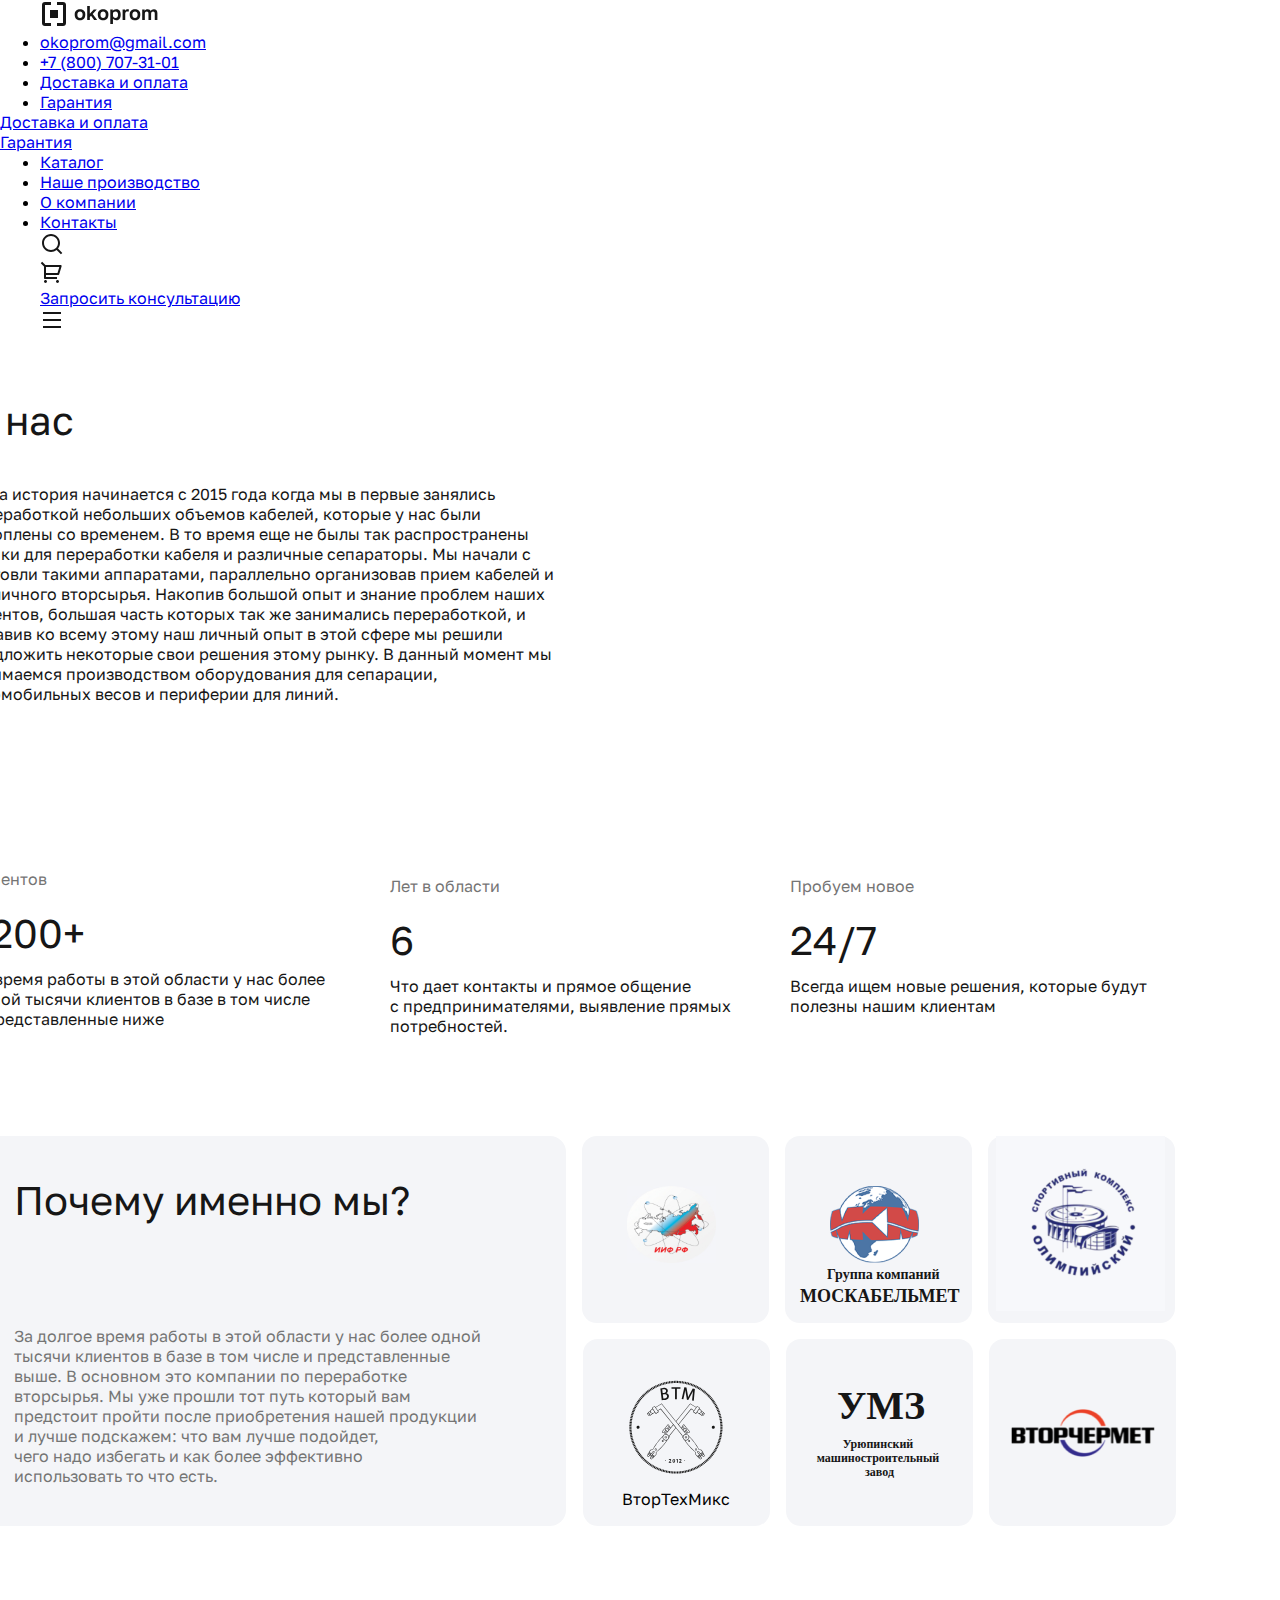
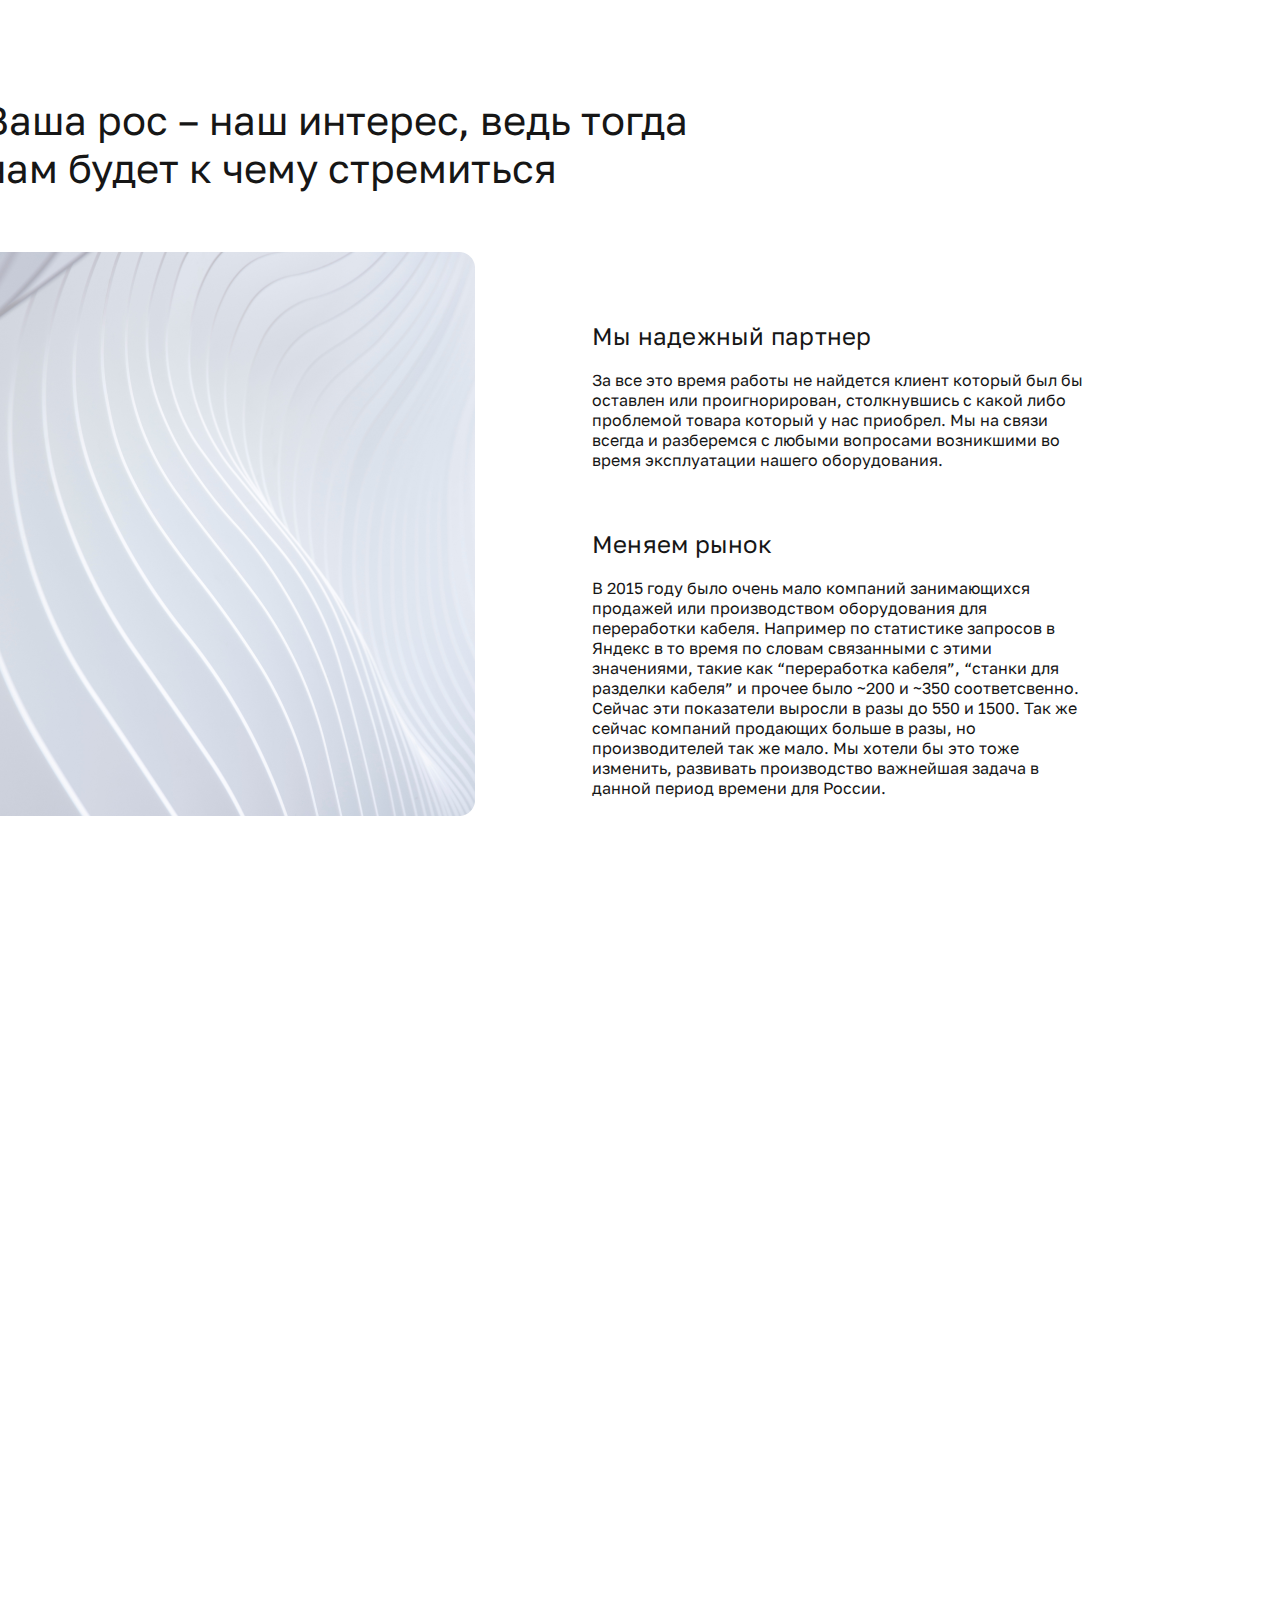
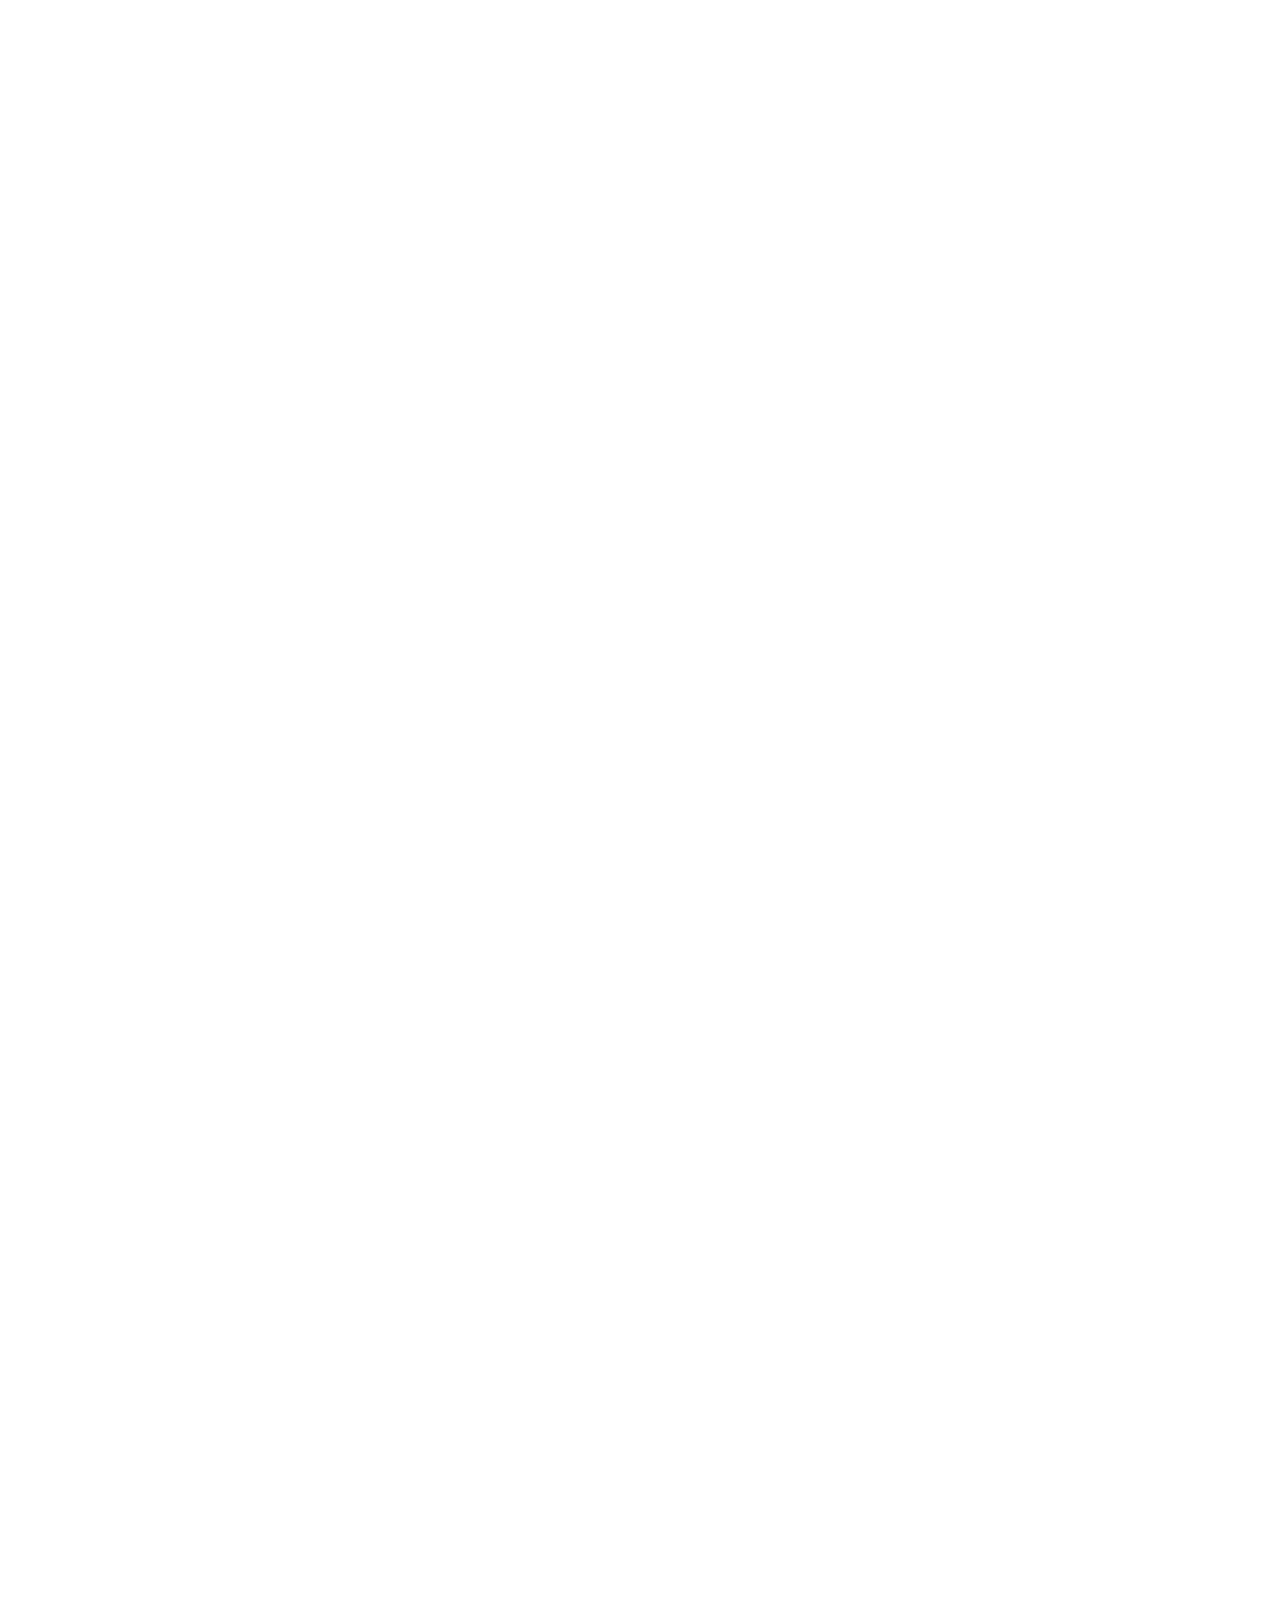
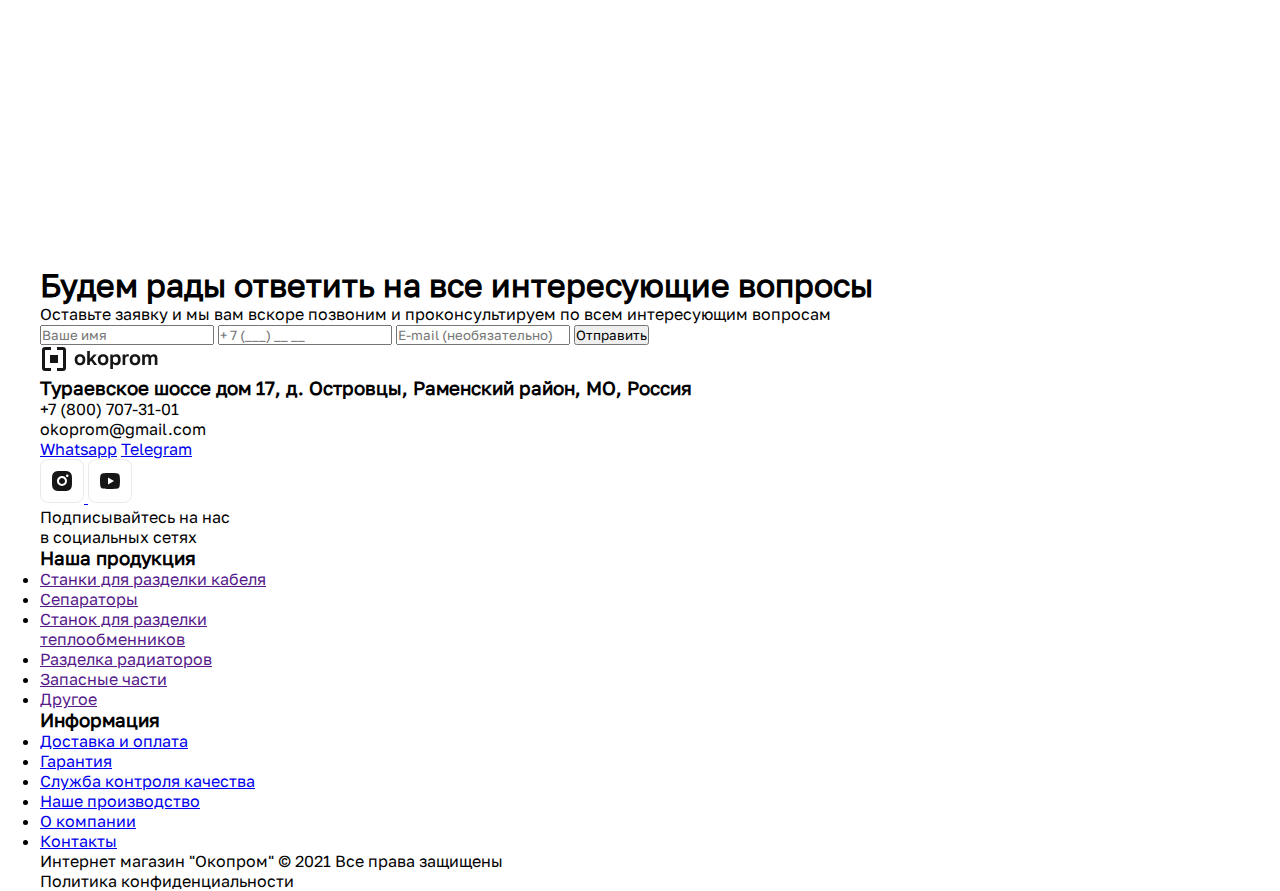
==== commit b7d22220: "." ====
--- a/pages/about.html
+++ b/pages/about.html
@@ -10,7 +10,102 @@
 </head>
 <body>
     <header>
-
+        <nav class="header-nav-top">
+          <div class="container">
+              <nav class="header-navTop-content">
+                  <div class="header-nav-top-left">
+                      <a href="../index.html"><img src="../images/header-and-footer-images/header-site-icon.svg" alt="Site Icon"></a>
+                  </div>
+                  <div class="header-nav-top-right">
+                      <ul class="navTop-contacts-list">
+                          <li class="navTop-listItem">
+                              <a href="./contact.html" class="navTop-listItem-link">okoprom@gmail.com</a>
+                          </li>
+                          <li class="navTop-listItem">
+                              <a href="./contact.html" class="navTop-listItem-link">+7 (800) 707-31-01</a>
+                          </li>
+                      </ul>
+                      <ul class="navTop-delivery-list">
+                          <li class="navTop-listItem">
+                              <a href="./delivery.html" class="navTop-listItem-link navTop-listItem-link-respon">Доставка и оплата</a>
+                          </li>
+                          <li class="navTop-listItem">
+                              <a href="./garantuee.html" class="navTop-listItem-link navTop-listItem-link-respon">Гарантия</a>
+                          </li>
+                      </ul>
+                  </div>
+              </nav>
+          </div>
+      </nav>
+      <ul class="navTop-delivery-list-change">
+        <li class="navTop-listItem">
+            <a href="./delivery.html" class="navTop-listItem-link navTop-listItem-link-respon">Доставка и оплата</a>
+        </li>
+        <li class="navTop-listItem">
+            <a href="./garantuee.html" class="navTop-listItem-link navTop-listItem-link-respon">Гарантия</a>
+        </li>
+      </ul>
+      <nav class="header-nav-bottom">
+          <div class="container">
+              <nav class="header-navBottom-content">
+                  <div class="navBottom-list">
+                      <li class="navBottom-listItem">
+                          <a href="./catalog.html" class="navBottom-listItem-link">Каталог</a>
+                      </li>
+                      <li class="navBottom-listItem">
+                          <a href="./product.html" class="navBottom-listItem-link">Наше производство</a>
+                      </li>
+                      <li class="navBottom-listItem">
+                          <a href="./about.html" class="navBottom-listItem-link">О компании</a>
+                      </li>
+                      <li class="navBottom-listItem">
+                          <a href="./contact.html" class="navBottom-listItem-link">Контакты</a>
+                      </li>
+                  </div>
+                  <div class="header-nav-bottom-right">
+                      <div class="header-bottom-icon">
+                          <svg width="24" height="24" viewBox="0 0 24 24" fill="none" xmlns="http://www.w3.org/2000/svg">
+                              <g clip-path="url(#clip0_7606_385)">
+                                <path d="M18.031 16.617L22.314 20.899L20.899 22.314L16.617 18.031C15.0237 19.3082 13.042 20.0029 11 20C6.032 20 2 15.968 2 11C2 6.032 6.032 2 11 2C15.968 2 20 6.032 20 11C20.0029 13.042 19.3082 15.0237 18.031 16.617ZM16.025 15.875C17.2941 14.5699 18.0029 12.8204 18 11C18 7.132 14.867 4 11 4C7.132 4 4 7.132 4 11C4 14.867 7.132 18 11 18C12.8204 18.0029 14.5699 17.2941 15.875 16.025L16.025 15.875Z" fill="#161616"/>
+                              </g>
+                              <defs>
+                                <clipPath id="clip0_7606_385">
+                                  <rect width="24" height="24" fill="white"/>
+                                </clipPath>
+                              </defs>
+                          </svg>
+                      </div>
+                      <div class="header-bottom-icon">
+                          <svg width="24" height="24" viewBox="0 0 24 24" fill="none" xmlns="http://www.w3.org/2000/svg">
+                              <g clip-path="url(#clip0_7606_380)">
+                                <path d="M3.99984 6.41481L0.756836 3.17281L2.17184 1.75781L5.41384 5.00081H20.6558C20.8117 5.0008 20.9654 5.03723 21.1047 5.10718C21.244 5.17713 21.365 5.27868 21.4581 5.40371C21.5511 5.52874 21.6137 5.6738 21.6407 5.8273C21.6678 5.9808 21.6586 6.1385 21.6138 6.28781L19.2138 14.2878C19.1521 14.4939 19.0255 14.6746 18.853 14.803C18.6804 14.9315 18.471 15.0008 18.2558 15.0008H5.99984V17.0008H16.9998V19.0008H4.99984C4.73462 19.0008 4.48027 18.8955 4.29273 18.7079C4.10519 18.5204 3.99984 18.266 3.99984 18.0008V6.41481ZM5.99984 7.00081V13.0008H17.5118L19.3118 7.00081H5.99984ZM5.49984 23.0008C5.10201 23.0008 4.72048 22.8428 4.43918 22.5615C4.15787 22.2802 3.99984 21.8986 3.99984 21.5008C3.99984 21.103 4.15787 20.7215 4.43918 20.4402C4.72048 20.1588 5.10201 20.0008 5.49984 20.0008C5.89766 20.0008 6.27919 20.1588 6.5605 20.4402C6.8418 20.7215 6.99984 21.103 6.99984 21.5008C6.99984 21.8986 6.8418 22.2802 6.5605 22.5615C6.27919 22.8428 5.89766 23.0008 5.49984 23.0008ZM17.4998 23.0008C17.102 23.0008 16.7205 22.8428 16.4392 22.5615C16.1579 22.2802 15.9998 21.8986 15.9998 21.5008C15.9998 21.103 16.1579 20.7215 16.4392 20.4402C16.7205 20.1588 17.102 20.0008 17.4998 20.0008C17.8977 20.0008 18.2792 20.1588 18.5605 20.4402C18.8418 20.7215 18.9998 21.103 18.9998 21.5008C18.9998 21.8986 18.8418 22.2802 18.5605 22.5615C18.2792 22.8428 17.8977 23.0008 17.4998 23.0008Z" fill="#161616"/>
+                              </g>
+                              <defs>
+                                <clipPath id="clip0_7606_380">
+                                  <rect width="24" height="24" fill="white"/>
+                                </clipPath>
+                              </defs>
+                          </svg>
+                      </div>
+                      <div class="oddelno-btn">
+                          <a href="#" class="header-navBottom-link">Запросить консультацию</a>
+                      </div>
+                  </div>
+                  <div class="menu-btn">
+                      <svg width="24" height="24" viewBox="0 0 24 24" fill="none" xmlns="http://www.w3.org/2000/svg">
+                          <g clip-path="url(#clip0_7606_1771)">
+                            <path d="M3 4H21V6H3V4ZM3 11H21V13H3V11ZM3 18H21V20H3V18Z" fill="#161616"/>
+                          </g>
+                          <defs>
+                            <clipPath id="clip0_7606_1771">
+                              <rect width="24" height="24" fill="white"/>
+                            </clipPath>
+                          </defs>
+                      </svg>
+                  </div>
+              </nav>
+          </div>
+      </nav>
     </header>
     <main>
           
@@ -302,7 +397,111 @@
     </div>
     </main>
     <footer>
-        
+        <div class="footer-top">
+            <div class="container">
+                <div class="footer-top-content">
+                    <div class="footer-top-left">
+                        <h1 class="footer-top-heading">Будем рады ответить на все интересующие вопросы</h1>
+                        <p class="footer-top-desc">Оставьте заявку и мы вам вскоре позвоним и проконсультируем по всем интересующим вопросам</p>
+                    </div>
+                    <form class="footer-top-right">
+                        <input type="text" name="name" placeholder="Ваше имя"> 
+                        <input type="tel" name="phone" placeholder="+ 7 (___) __ __">
+                        <input type="email" name="email" placeholder="E-mail (необязательно)">
+                        <button class="footer-top-submitBtn">Отправить</button>
+                    </form>
+                </div>
+            </div>
+        </div>
+        <div class="footer-bottom">
+            <div class="container">
+                <div class="footer-bottom-content">
+                    <div class="footer-bottom-firstPart">
+                        <img src="../images/header-and-footer-images/footer-site-icon.svg" alt="Site Icon">
+                        <div class="footer-hr-line"></div>
+                    </div>
+                    <div class="footer-bottom-secondPart">
+                        <div class="footer-bottom-secondPart-left">
+                            <h3 class="footer-bottom-secondPart-adress">
+                                Тураевское шоссе дом 17, д. Островцы, Раменский район, МО, Россия
+                            </h3>
+                            <div class="footer-bottom-secondPart-contact">
+                                <p class="footer-bottom-secondPart-contact-content">
+                                    +7 (800) 707-31-01
+                                </p>
+                                <p class="footer-bottom-secondPart-contact-content">
+                                    okoprom@gmail.com
+                                </p>    
+                            </div>
+                            <div class="footer-bottom-secondPart-massengers">
+                                <a href="https://web.whatsapp.com/" target="_blank" class="footer-bottom-massenger">Whatsapp</a>
+                                <a href="https://telegram.org/" target="_blank" class="footer-bottom-massenger">Telegram</a>
+                            </div>
+                            <div class="footer-bottom-secondPart-socials">
+                                <div class="footer-bottom-secondPart-socials-icons">
+                                    <a href="https://www.instagram.com/">
+                                        <img src="../images/header-and-footer-images/footer-instagram-icon.svg" alt="Footer Instagram Icon">
+                                    </a>
+                                    <a href="https://www.youtube.com/">
+                                        <img src="../images/header-and-footer-images/footer-youtube-icon.svg" alt="Footer Youtube Icon">
+                                    </a>
+                                </div>
+                                <p class="footer-bottom-secondPart-socials-desc">Подписывайтесь на нас <br> в социальных сетях</p>
+                            </div>
+                        </div>
+                        <div class="footer-bottom-secondPart-right">
+                            <ul class="footer-bottom-secondPart-right-list">
+                                <h3 class="footer-bottom-secondPart-right-listHeading">Наша продукция</h3>
+                                <li class="footer-bottom-secondPart-right-listItem">
+                                    <a href="" class="footer-bottom-secondPart-right-listItem-link">Станки для разделки кабеля</a>
+                                </li>
+                                <li class="footer-bottom-secondPart-right-listItem">
+                                    <a href="" class="footer-bottom-secondPart-right-listItem-link">Сепараторы</a>
+                                </li>
+                                <li class="footer-bottom-secondPart-right-listItem">
+                                    <a href="" class="footer-bottom-secondPart-right-listItem-link">Станок для разделки <br class="brin"> теплообменников</a>
+                                </li>
+                                <li class="footer-bottom-secondPart-right-listItem">
+                                    <a href="" class="footer-bottom-secondPart-right-listItem-link">Разделка радиаторов</a>
+                                </li>
+                                <li class="footer-bottom-secondPart-right-listItem">
+                                    <a href="" class="footer-bottom-secondPart-right-listItem-link">Запасные части</a>
+                                </li>
+                                <li class="footer-bottom-secondPart-right-listItem">
+                                    <a href="" class="footer-bottom-secondPart-right-listItem-link">Другое</a>
+                                </li>   
+                            </ul>
+                            <ul class="footer-bottom-secondPart-right-list">
+                                <h3 class="footer-bottom-secondPart-right-listHeading">Информация</h3>
+                                <li class="footer-bottom-secondPart-right-listItem">
+                                    <a href="./delivery.html" class="footer-bottom-secondPart-right-listItem-link">Доставка и оплата</a>
+                                </li>
+                                <li class="footer-bottom-secondPart-right-listItem">
+                                    <a href="./garantuee.html" class="footer-bottom-secondPart-right-listItem-link">Гарантия</a>
+                                </li>
+                                <li class="footer-bottom-secondPart-right-listItem">
+                                    <a href="./catalog.html" class="footer-bottom-secondPart-right-listItem-link">Служба контроля качества</a>
+                                </li>
+                                <li class="footer-bottom-secondPart-right-listItem">
+                                    <a href="./product.html" class="footer-bottom-secondPart-right-listItem-link">Наше производство</a>
+                                </li>
+                                <li class="footer-bottom-secondPart-right-listItem">
+                                    <a href="./about.html" class="footer-bottom-secondPart-right-listItem-link">О компании</a>
+                                </li>
+                                <li class="footer-bottom-secondPart-right-listItem">
+                                    <a href="./contact.html" class="footer-bottom-secondPart-right-listItem-link">Контакты</a>
+                                </li>   
+                            </ul>
+                        </div>
+                    </div>
+                    <div class="footer-hr-line2"></div>
+                    <div class="footer-bottom-lastPart">
+                        <p class="footer-bottom-lastPart-content">Интернет магазин "Окопром" © 2021 Все права защищены</p>
+                        <p class="footer-bottom-lastPart-content">Политика конфиденциальности</p>
+                    </div>
+                </div>
+            </div>
+        </div>
     </footer>
     <script src="../js/main.js"></script>
 </body>
--- a/css/about.css
+++ b/css/about.css
@@ -23,6 +23,7 @@
 #ab-1{
     color: var(--Text-Black, #161616);
 
+<<<<<<< HEAD
 /* Desktop/Headline/H1 */
 font-family: Golos;
 font-size: 40px;
@@ -320,4 +321,635 @@
 }
 .text-2{
     margin-top: 60px;
+=======
+/* HEADER ///////////////////////////////////////////////////////////////// */
+
+header {
+    position: relative;
+  }
+  
+  .navTop-delivery-list-change {
+    display: none;  
+  }
+  
+  .header-nav-top {
+    position: fixed;
+    z-index: 100;
+    left: 0;
+    right: 0;
+    padding: 12px 0;
+    background: #F4F5F8;
+  }
+  
+  .header-navTop-content {
+    display: flex;
+    justify-content: space-between;
+    align-items: center;
+    position: relative;
+  }
+  
+  .header-nav-top-right {
+    display: flex;
+    gap: 80px;
+  }
+  
+  .navTop-contacts-list {
+    list-style-type: none;
+    display: flex;
+    gap: 32px;
+  }
+  
+  .navTop-delivery-list {
+    list-style-type: none;
+    display: flex;
+    gap: 32px;
+  }
+  
+  .navTop-listItem-link {
+    color: #757575;
+    font-size: 14px;
+    font-weight: 400;
+    line-height: 16px;
+    text-decoration: none;
+  }
+  .navTop-listItem-link:hover {
+    color: #161616;
+    transition: .5s;
+  }
+  
+  .header-nav-bottom {
+    padding-top: 84px;
+    transition: .2s;
+  }
+  
+  .header-navBottom-content {
+    display: flex;
+    align-items: center;
+    justify-content: space-between;
+  }
+  
+  .navBottom-list {
+    display: flex;
+    list-style-type: none;
+    gap: 8px;        
+  }
+  
+  .navBottom-listItem-link {
+    padding: 12px 20px;
+    background:#F4F5F8; 
+    border-radius: 5px; 
+    color: #161616;
+    font-size: 16px;
+    font-weight: 400;
+    line-height: 20px; 
+    text-decoration: none;
+    border: 1px solid #F4F5F8;
+  }
+  .navBottom-listItem-link:hover {
+    border: 1px solid #161616;
+    color: black;
+    transition: .3s;
+  }
+  
+  .header-nav-bottom-right {
+    display: flex;
+    align-items: center;
+    gap: 8px;
+  }
+  
+  .header-bottom-icon {
+    padding: 10px 10px 6px 10px;
+    border-radius: 8px;
+    background: #F4F5F8;
+    cursor: pointer;
+  }
+  
+  .header-navBottom-link {
+    padding: 11px 19px;
+    border-radius: 8px;
+    background: #202226;
+    text-decoration: none;
+    border: 1px solid #FFF;
+    color: #FFF;
+    font-size: 16px;
+    font-weight: 400;
+    line-height: 20px; 
+  }
+  .header-navBottom-link:hover {
+    color: #202226;
+    background: #FFF;
+    border: 1px solid #202226;
+    transition: .3s;
+  }
+  
+  .menu-btn {
+    padding: 10px 10px 6px 10px;
+    border-radius: 8px;
+    background: #F4F5F8;
+    cursor: pointer;
+    display: none;
+  }
+  
+  /* HEADER MEDIA QUERIES //////////////////////////////////////////// */
+  
+  @media (max-width: 1024px) {
+  
+    .header-nav-bottom {
+        padding-top: 96px;
+    }
+  
+    .header-navBottom-content{
+        flex-direction: column;
+        align-items: start;
+        gap: 20px;
+    }
+  
+    .header-nav-top-right {
+        gap: 40px;
+    }
+  }
+  
+  @media (max-width: 768px) {
+  
+    .navTop-contacts-list {
+        flex-direction: column;
+        gap: 12px;
+    }
+  
+    .navTop-delivery-list {
+        flex-direction: column;
+        gap: 12px;
+    }
+  
+    .header-nav-top-right {
+        gap: 70px;
+    }
+  
+    .header-nav-bottom {
+        padding-top: 116px;
+    }
+  
+  }
+  
+  @media (max-width: 624px) {
+  
+    .menu-btn {
+        display: block;
+    }
+  
+    .navBottom-list {
+        display: none;
+    }
+  
+    .oddelno-btn {
+        display: none;
+    }
+  
+    .navTop-delivery-list {
+        display: none;
+    }
+  
+    .header-navBottom-content {
+        display: flex;  
+        flex-direction: row; 
+        align-items: center;
+        justify-content: space-between;
+    }
+  
+    .menu-opened .navBottom-list {
+        width: 100%;
+        display: block;
+        display: flex;
+        align-items: center;    
+        flex-direction: column;
+        gap: 40px;
+        position: absolute;
+        left: 0;
+        right: 0;    
+        z-index: 10;
+        bottom: -280px;  
+    }
+  
+    .menu-opened .navTop-delivery-list-change {
+        width: 100%;
+        display: block;
+        display: flex;
+        flex-direction: column;
+        align-items: center;
+        gap: 40px;
+        position: absolute;
+        left: 0;
+        right: 0;
+        bottom: -400px;
+        list-style-type: none;
+    }
+  
+    .menu-opened .navTop-listItem-link-respon {
+        padding: 12px 20px;
+        background:#F4F5F8; 
+        border-radius: 5px; 
+        color: #161616;
+        font-size: 16px;
+        font-weight: 400;
+        line-height: 20px; 
+        text-decoration: none;
+        border: 1px solid #F4F5F8;
+    }
+    .menu-opened .navTop-listItem-link-respon:hover {
+        border: 1px solid #161616;
+        color: black;
+        transition: .3s;
+    }
+  
+    .menu-opened .oddelno-btn {
+        display: block;
+        position: absolute;
+        margin: 0 auto;
+    }
+
+    .menu-opened .header-bottom-icon {
+      display: none;
+  }
+
+    .menu-opened .header-navBottom-link {
+      font-size: 14px;
+    }
+  
+    .menu-opened .header-nav-bottom {
+        margin-bottom: 470px;
+    }
+  
+  }
+  
+  /* END HEADER ///////////////////////////////////////////////// */
+  
+
+
+
+
+
+
+
+
+
+
+
+
+
+
+
+
+
+
+
+
+
+
+
+
+
+
+
+
+
+
+
+
+
+
+
+
+
+
+
+
+
+
+  /* FOOTER //////////////////////////////////////////////////// */
+
+.footer-top {
+  margin: 120px 0;
+}
+
+.footer-top-content {
+  background: #202226;
+  border-radius: 20px; 
+  padding: 60px 40px;
+  display: flex;
+  justify-content: space-between;
+}
+
+.footer-top-left {
+  max-width: 450px;
+  display: flex;
+  flex-direction: column;
+  gap: 20px;
+}
+
+.footer-top-right {
+   max-width: 550px;
+   width: 100%;
+   display: flex;
+   flex-direction: column;
+   gap: 20px;
+}
+
+.footer-top-heading {
+  color: #fff;
+  font-size: 40px;
+  font-weight: 400;
+  line-height: 48px; 
+}
+
+.footer-top-desc {
+  color: #9F9F9F;
+  font-size: 16px;
+  font-weight: 400;
+  line-height: 20px; 
+}
+
+.footer-top-right input {
+  width: 100%;
+  outline: none;
+  border: none;
+  border-bottom: 2px solid #fff;
+  background: none;
+  color: #fff;
+  font-size: 16px;
+  font-weight: 400;
+  line-height: 20px; 
+  padding: 16px 0;
+}
+.footer-top-right input::placeholder {
+  color: #9F9F9F;
+}
+
+.footer-top-submitBtn {
+  width: 125px;
+  padding: 12px 0;
+  border-radius: 8px; 
+  border: none;
+  color: #161616;
+  font-size: 16px;
+  font-weight: 400;
+  line-height: 20px; 
+  background: #fff;
+  cursor: pointer;
+  margin-top: 24px;
+}
+.footer-top-submitBtn:hover {
+  color: #fff;
+  background: #161616;
+  transition: .3s;
+}
+
+/* FOOTER TOP MEDIA QUERIES */
+
+@media (max-width: 768px) {
+  
+  .footer-top-content {
+      flex-direction: column;
+      gap: 40px;
+  }
+
+}
+
+@media (max-width: 768px) {
+
+  .footer-top-heading {
+      font-size: 28px;
+      line-height: 28px;
+  }
+
+  .footer-top-desc {
+      font-size: 14px;
+  }
+
+}
+
+/* FOOTER BOTTOM /////////////////////// */
+
+.footer-bottom {
+  background: #F4F5F8;
+  padding: 24px 0;
+}
+
+.footer-hr-line {
+  margin-top: 24px;
+  margin-bottom: 40px;
+  width: 100%;
+  height: 1px;
+  background: #E9E9E9;
+}
+
+.footer-bottom-secondPart {
+  display: flex;
+  justify-content: space-between;
+}
+
+.footer-bottom-secondPart-left {
+  max-width: 390px;
+  display: flex;
+  flex-direction: column;
+  gap: 24px;
+  margin-bottom: 16px;
+}
+
+.footer-bottom-secondPart-adress {
+  color: #161616;
+  font-size: 24px;
+  font-weight: 400;
+  line-height: 28px; 
+  letter-spacing: 0.24px;
+  font-weight: 600;
+}
+
+.footer-bottom-secondPart-contact {
+  display: flex;
+  flex-direction: column;
+  gap: 8px;
+}
+
+.footer-bottom-secondPart-contact-content {
+  color: #161616;
+  font-size: 24px;
+  font-weight: 600;
+  line-height: 28px; 
+  letter-spacing: 0.24px;
+}
+
+.footer-bottom-secondPart-massengers {
+  display: flex;
+  gap: 10px;
+  margin-bottom: 36px;
+}
+
+.footer-bottom-massenger {
+  padding: 12px 20px;
+  border-radius: 8px;
+  background: #202226;
+  border: 1px solid #202226;
+  color: #FFF;
+  font-size: 16px;
+  font-weight: 400;
+  line-height: 20px; 
+  text-decoration: none;
+}
+.footer-bottom-massenger:hover {
+  background: #fff;
+  color: #202226;
+  transition: .3s;
+}
+
+.footer-bottom-secondPart-socials {
+  display: flex;
+  gap: 24px;
+}
+
+.footer-bottom-secondPart-socials-icons {
+  display: flex;
+  gap: 8px;
+}
+
+.footer-bottom-secondPart-socials-desc {
+  color: #757575;
+  font-size: 16px;
+  font-weight: 400;
+  line-height: 20px; 
+}
+
+.footer-bottom-secondPart-right {
+  display: flex;
+  gap: 16px;
+}
+
+.footer-bottom-secondPart-right-list {
+  list-style-type: none;
+  display: flex;
+  flex-direction: column;
+  gap: 12px;
+  width: 288px;
+}
+
+.footer-bottom-secondPart-right-listHeading {
+  margin-bottom: 20px;
+  color: #161616;
+  font-size: 20px;
+  font-weight: 400;
+  line-height: 24px;
+  letter-spacing: -0.6px;
+}
+
+.footer-bottom-secondPart-right-listItem-link {
+  color: #161616;
+  font-size: 16px;
+  font-weight: 400;
+  line-height: 20px; 
+  text-decoration: none;
+}
+.footer-bottom-secondPart-right-listItem-link:hover {
+  color: #757575;
+  transition: .3s;
+}
+
+.footer-hr-line2 {
+  margin-top: 24px;
+  margin-bottom: 24px;
+  width: 100%;
+  height: 1px;
+  background: #E9E9E9;
+}
+
+.footer-bottom-lastPart {
+  display: flex;
+  justify-content: space-between;
+}
+
+.footer-bottom-lastPart-content {
+  color: #757575;
+  font-size: 16px;
+  font-weight: 400;
+  line-height: 20px; 
+}
+
+/* FOOTER BOTTOM MEDIA QUERIES */
+
+@media (max-width: 1024px) {
+
+  .footer-bottom-secondPart-right {
+      flex-direction: column;
+      gap: 40px;
+      margin-bottom: 16px;
+  }
+
+}
+
+@media (max-width: 768px) {
+
+  .footer-bottom-secondPart {
+      flex-direction: column;
+      gap: 44px;
+  }
+
+  .footer-bottom-secondPart-right {
+      flex-direction: row;
+      gap: 16px;
+      margin-bottom: 16px;
+  }
+
+  .footer-bottom-lastPart {
+      flex-direction: column;
+      gap: 12px;
+  }
+
+}
+
+@media (max-width: 420px) {
+
+  .footer-bottom-secondPart-right {
+      flex-direction: column;
+      gap: 40px;
+      margin-bottom: 16px;
+  }
+  
+}
+
+@media (max-width: 420px) {
+  
+  .footer-bottom-secondPart-adress {
+      line-height: 24px;
+      font-size: 18px;
+  }
+
+  .footer-bottom-secondPart-contact-content {
+      line-height: 24px;
+      font-size: 18px;
+      font-weight: 400;
+  }
+
+  .footer-bottom-massenger {
+      font-size: 14px;
+  }
+
+  .footer-bottom-secondPart-socials-desc {
+      font-size: 14px;
+  }
+
+  .footer-bottom-secondPart-socials {
+      gap: 16px;
+  }
+
+  .footer-bottom-secondPart-right-listItem-link {
+      font-size: 14px;
+  }
+
+  .footer-bottom-lastPart-content {
+      font-size: 14px;
+  }
+
+  .brin {
+      display: none;
+  }
+  
+>>>>>>> 44ee69e3773be117a070d7b106016395ef8dd602
 }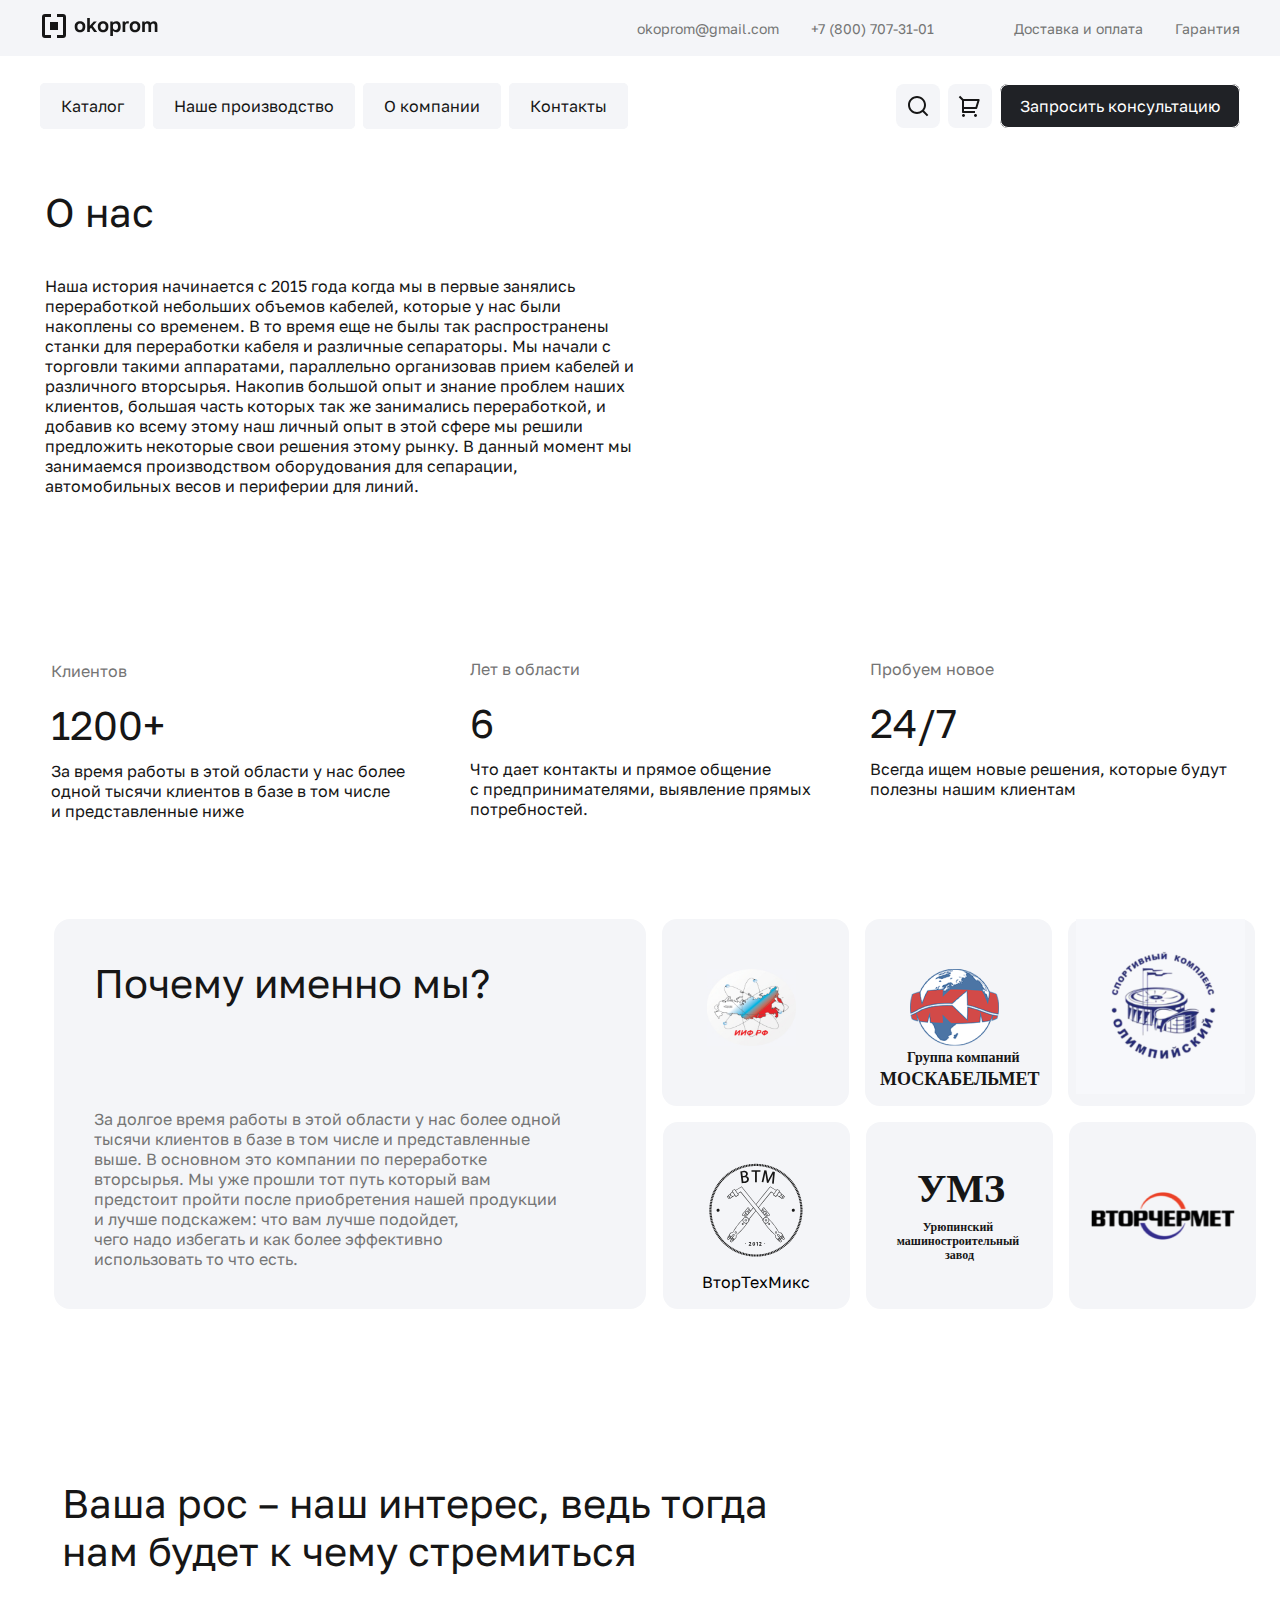
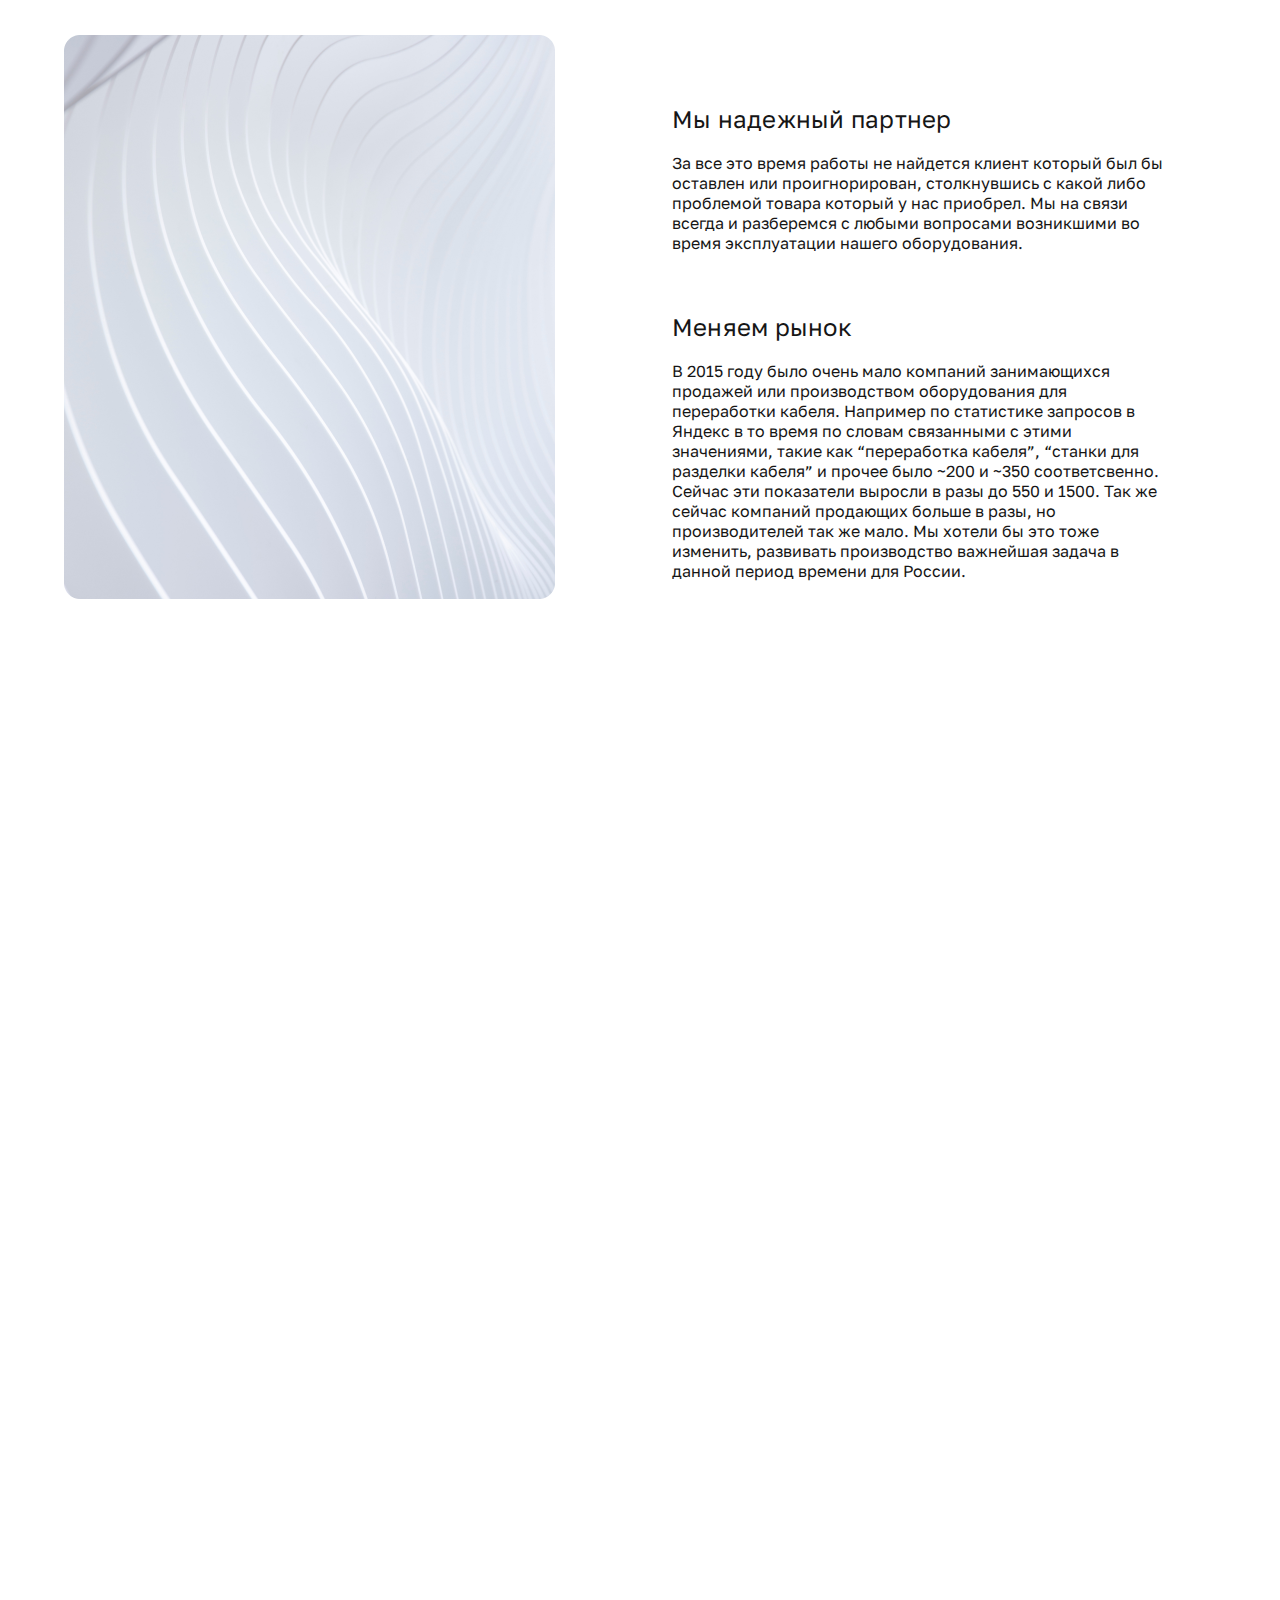
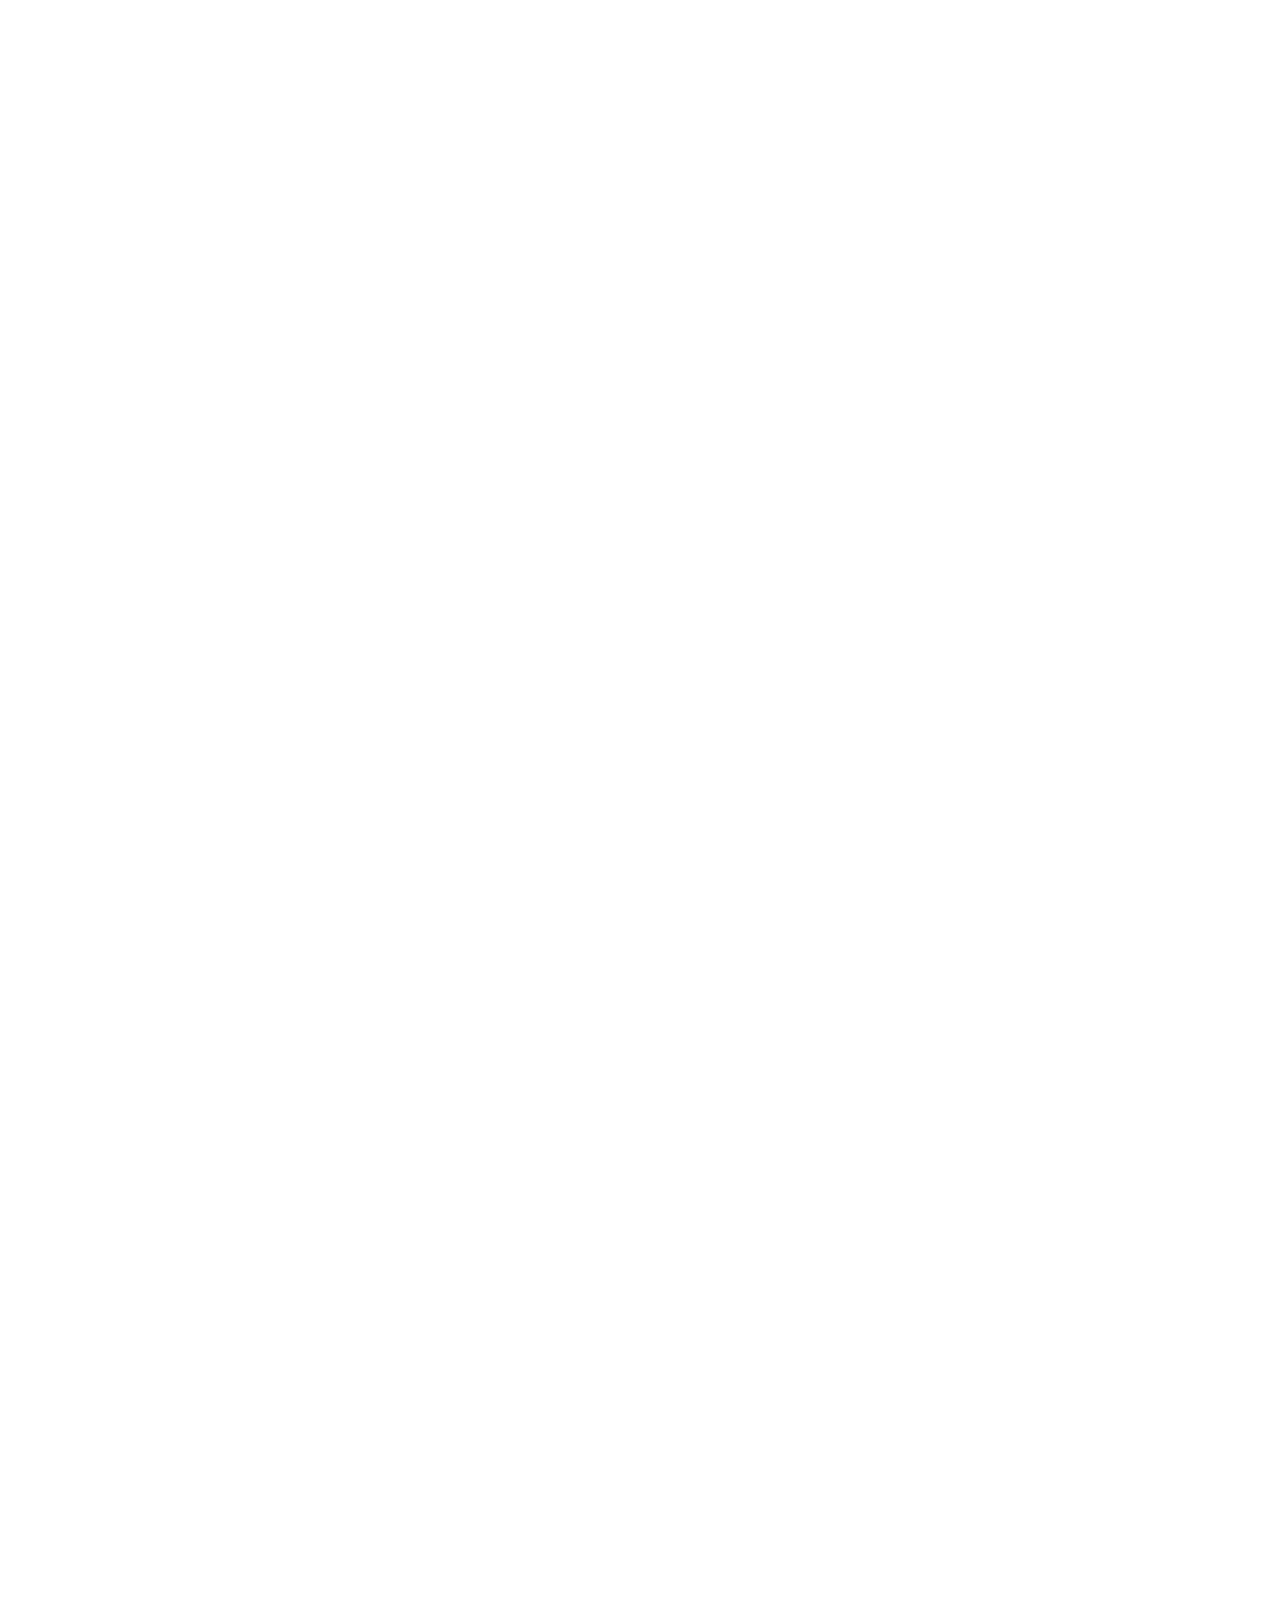
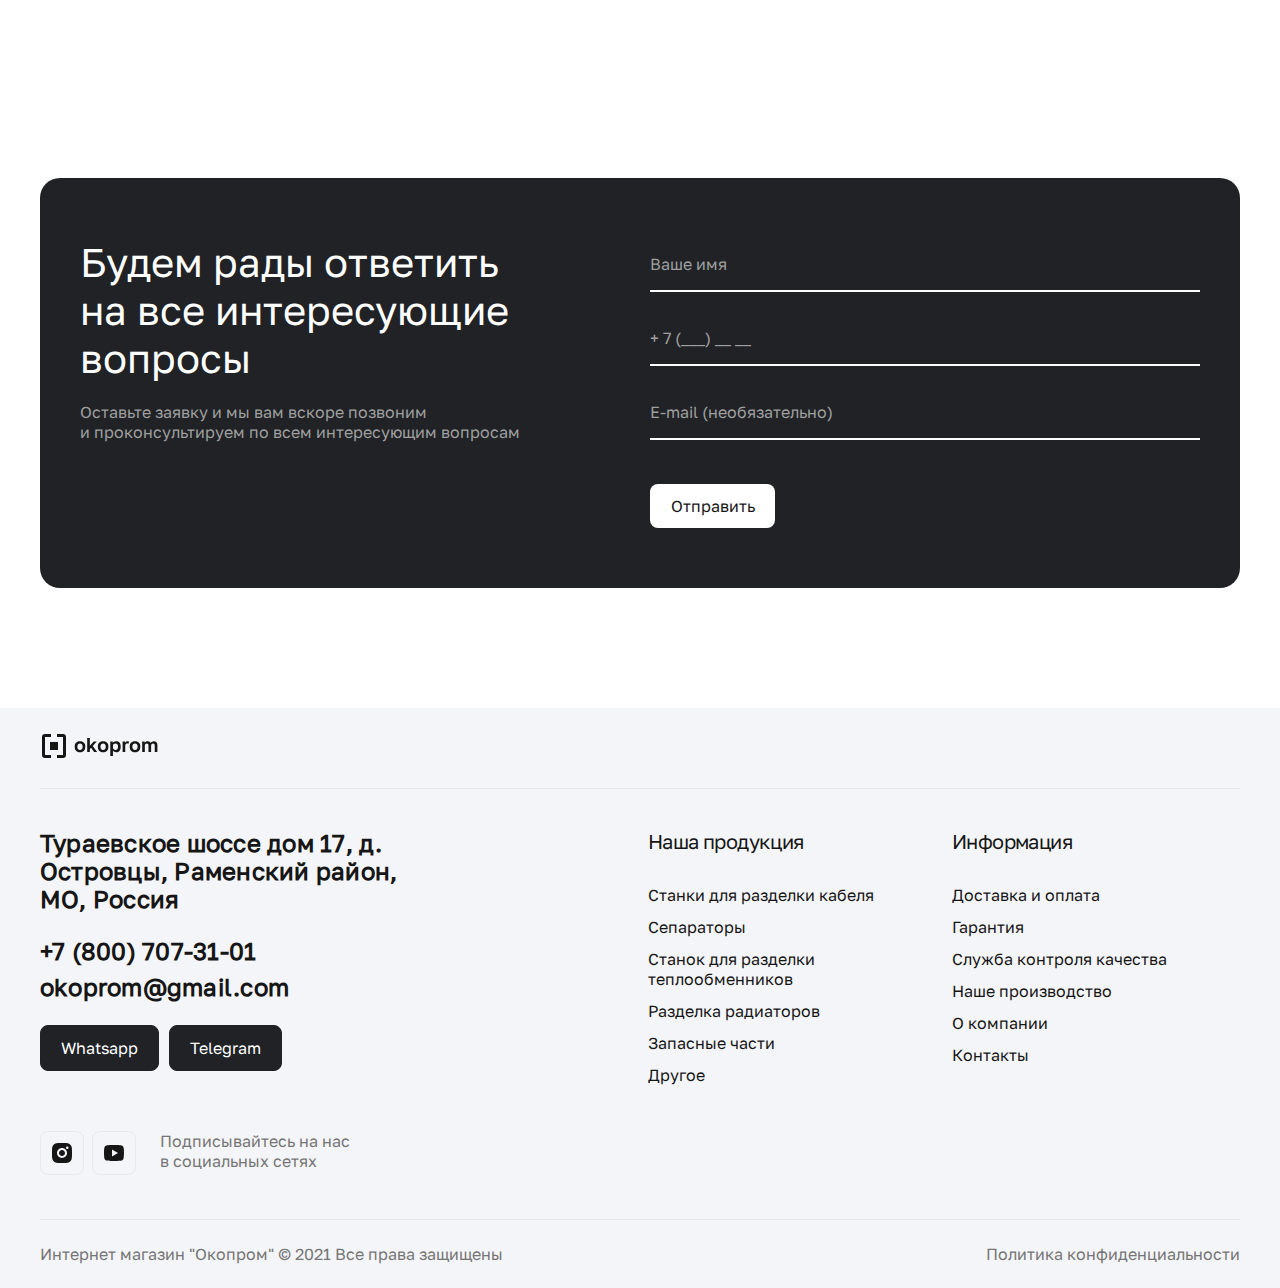
==== commit 1703a90a: "İlk commit mesajınız" ====
--- a/pages/about.html
+++ b/pages/about.html
@@ -9,6 +9,7 @@
     <title>okoprom | About</title>
 </head>
 <body>
+  
     <header>
         <nav class="header-nav-top">
           <div class="container">
@@ -107,6 +108,7 @@
           </div>
       </nav>
     </header>
+    <div class="try">   
     <main>
           
         <div class="container">
@@ -396,6 +398,7 @@
     </div>
     </div>
     </main>
+</div> 
     <footer>
         <div class="footer-top">
             <div class="container">
@@ -504,5 +507,6 @@
         </div>
     </footer>
     <script src="../js/main.js"></script>
+ 
 </body>
 </html>--- a/css/about.css
+++ b/css/about.css
@@ -87,7 +87,7 @@
 }
 .main-page2{
     position: relative;
-    top: -3380px;
+    top: -3389px;
     left: 500px;
 
 }
@@ -321,7 +321,12 @@
 }
 .text-2{
     margin-top: 60px;
-=======
+}
+.try{
+    position: relative;
+    left: 80px;
+}
+=======.
 /* HEADER ///////////////////////////////////////////////////////////////// */
 
 header {
@@ -624,7 +629,6 @@
 
 
 
-
   /* FOOTER //////////////////////////////////////////////////// */
 
 .footer-top {
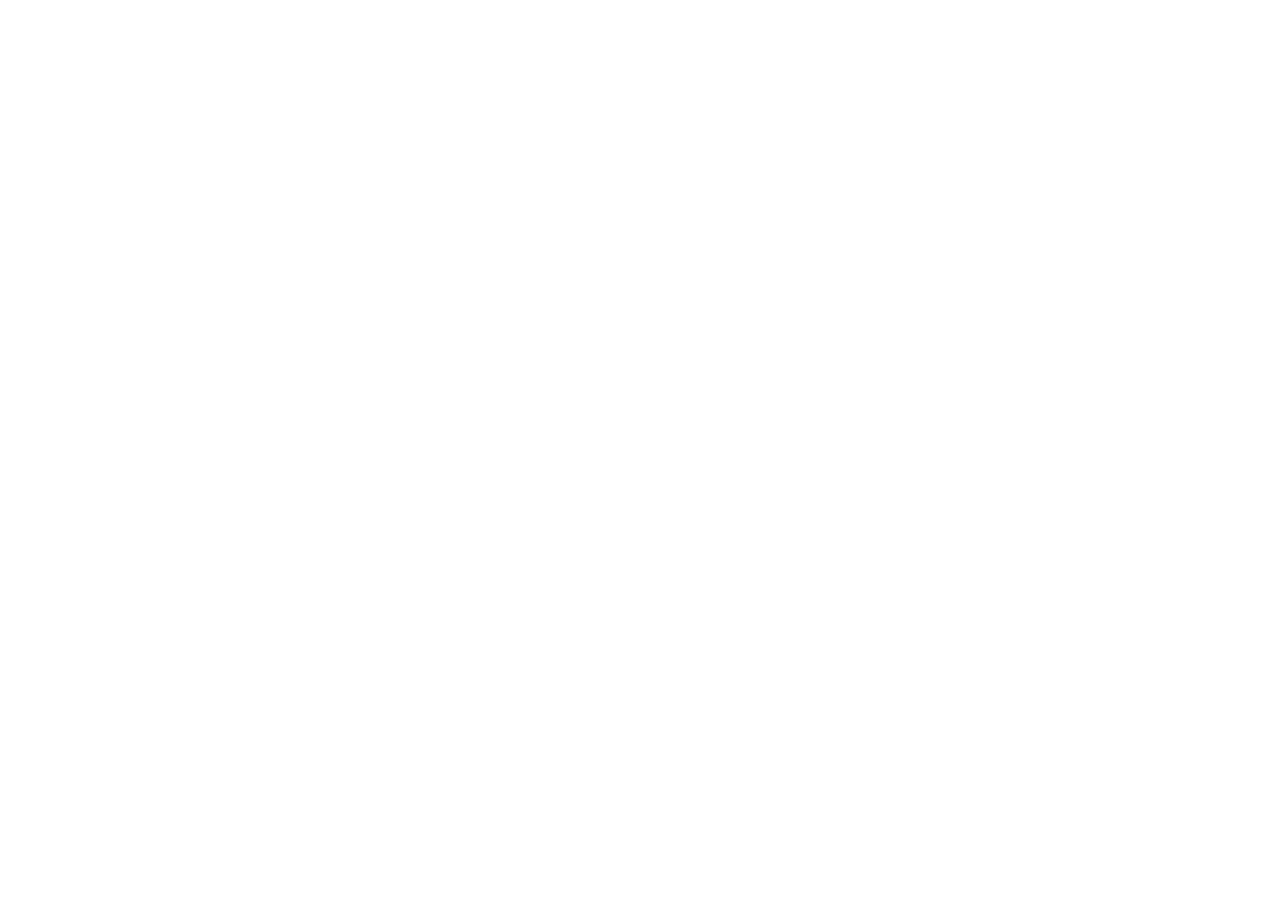
==== commit 278b6eb1: "add banner and cards section" ====
--- a/pages/about.html
+++ b/pages/about.html
@@ -3,510 +3,20 @@
 <head>
     <meta charset="UTF-8">
     <meta name="viewport" content="width=device-width, initial-scale=1.0">
-    
-    
     <link rel="stylesheet" href="../css/about.css">
     <title>okoprom | About</title>
 </head>
 <body>
-  
     <header>
-        <nav class="header-nav-top">
-          <div class="container">
-              <nav class="header-navTop-content">
-                  <div class="header-nav-top-left">
-                      <a href="../index.html"><img src="../images/header-and-footer-images/header-site-icon.svg" alt="Site Icon"></a>
-                  </div>
-                  <div class="header-nav-top-right">
-                      <ul class="navTop-contacts-list">
-                          <li class="navTop-listItem">
-                              <a href="./contact.html" class="navTop-listItem-link">okoprom@gmail.com</a>
-                          </li>
-                          <li class="navTop-listItem">
-                              <a href="./contact.html" class="navTop-listItem-link">+7 (800) 707-31-01</a>
-                          </li>
-                      </ul>
-                      <ul class="navTop-delivery-list">
-                          <li class="navTop-listItem">
-                              <a href="./delivery.html" class="navTop-listItem-link navTop-listItem-link-respon">Доставка и оплата</a>
-                          </li>
-                          <li class="navTop-listItem">
-                              <a href="./garantuee.html" class="navTop-listItem-link navTop-listItem-link-respon">Гарантия</a>
-                          </li>
-                      </ul>
-                  </div>
-              </nav>
-          </div>
-      </nav>
-      <ul class="navTop-delivery-list-change">
-        <li class="navTop-listItem">
-            <a href="./delivery.html" class="navTop-listItem-link navTop-listItem-link-respon">Доставка и оплата</a>
-        </li>
-        <li class="navTop-listItem">
-            <a href="./garantuee.html" class="navTop-listItem-link navTop-listItem-link-respon">Гарантия</a>
-        </li>
-      </ul>
-      <nav class="header-nav-bottom">
-          <div class="container">
-              <nav class="header-navBottom-content">
-                  <div class="navBottom-list">
-                      <li class="navBottom-listItem">
-                          <a href="./catalog.html" class="navBottom-listItem-link">Каталог</a>
-                      </li>
-                      <li class="navBottom-listItem">
-                          <a href="./product.html" class="navBottom-listItem-link">Наше производство</a>
-                      </li>
-                      <li class="navBottom-listItem">
-                          <a href="./about.html" class="navBottom-listItem-link">О компании</a>
-                      </li>
-                      <li class="navBottom-listItem">
-                          <a href="./contact.html" class="navBottom-listItem-link">Контакты</a>
-                      </li>
-                  </div>
-                  <div class="header-nav-bottom-right">
-                      <div class="header-bottom-icon">
-                          <svg width="24" height="24" viewBox="0 0 24 24" fill="none" xmlns="http://www.w3.org/2000/svg">
-                              <g clip-path="url(#clip0_7606_385)">
-                                <path d="M18.031 16.617L22.314 20.899L20.899 22.314L16.617 18.031C15.0237 19.3082 13.042 20.0029 11 20C6.032 20 2 15.968 2 11C2 6.032 6.032 2 11 2C15.968 2 20 6.032 20 11C20.0029 13.042 19.3082 15.0237 18.031 16.617ZM16.025 15.875C17.2941 14.5699 18.0029 12.8204 18 11C18 7.132 14.867 4 11 4C7.132 4 4 7.132 4 11C4 14.867 7.132 18 11 18C12.8204 18.0029 14.5699 17.2941 15.875 16.025L16.025 15.875Z" fill="#161616"/>
-                              </g>
-                              <defs>
-                                <clipPath id="clip0_7606_385">
-                                  <rect width="24" height="24" fill="white"/>
-                                </clipPath>
-                              </defs>
-                          </svg>
-                      </div>
-                      <div class="header-bottom-icon">
-                          <svg width="24" height="24" viewBox="0 0 24 24" fill="none" xmlns="http://www.w3.org/2000/svg">
-                              <g clip-path="url(#clip0_7606_380)">
-                                <path d="M3.99984 6.41481L0.756836 3.17281L2.17184 1.75781L5.41384 5.00081H20.6558C20.8117 5.0008 20.9654 5.03723 21.1047 5.10718C21.244 5.17713 21.365 5.27868 21.4581 5.40371C21.5511 5.52874 21.6137 5.6738 21.6407 5.8273C21.6678 5.9808 21.6586 6.1385 21.6138 6.28781L19.2138 14.2878C19.1521 14.4939 19.0255 14.6746 18.853 14.803C18.6804 14.9315 18.471 15.0008 18.2558 15.0008H5.99984V17.0008H16.9998V19.0008H4.99984C4.73462 19.0008 4.48027 18.8955 4.29273 18.7079C4.10519 18.5204 3.99984 18.266 3.99984 18.0008V6.41481ZM5.99984 7.00081V13.0008H17.5118L19.3118 7.00081H5.99984ZM5.49984 23.0008C5.10201 23.0008 4.72048 22.8428 4.43918 22.5615C4.15787 22.2802 3.99984 21.8986 3.99984 21.5008C3.99984 21.103 4.15787 20.7215 4.43918 20.4402C4.72048 20.1588 5.10201 20.0008 5.49984 20.0008C5.89766 20.0008 6.27919 20.1588 6.5605 20.4402C6.8418 20.7215 6.99984 21.103 6.99984 21.5008C6.99984 21.8986 6.8418 22.2802 6.5605 22.5615C6.27919 22.8428 5.89766 23.0008 5.49984 23.0008ZM17.4998 23.0008C17.102 23.0008 16.7205 22.8428 16.4392 22.5615C16.1579 22.2802 15.9998 21.8986 15.9998 21.5008C15.9998 21.103 16.1579 20.7215 16.4392 20.4402C16.7205 20.1588 17.102 20.0008 17.4998 20.0008C17.8977 20.0008 18.2792 20.1588 18.5605 20.4402C18.8418 20.7215 18.9998 21.103 18.9998 21.5008C18.9998 21.8986 18.8418 22.2802 18.5605 22.5615C18.2792 22.8428 17.8977 23.0008 17.4998 23.0008Z" fill="#161616"/>
-                              </g>
-                              <defs>
-                                <clipPath id="clip0_7606_380">
-                                  <rect width="24" height="24" fill="white"/>
-                                </clipPath>
-                              </defs>
-                          </svg>
-                      </div>
-                      <div class="oddelno-btn">
-                          <a href="#" class="header-navBottom-link">Запросить консультацию</a>
-                      </div>
-                  </div>
-                  <div class="menu-btn">
-                      <svg width="24" height="24" viewBox="0 0 24 24" fill="none" xmlns="http://www.w3.org/2000/svg">
-                          <g clip-path="url(#clip0_7606_1771)">
-                            <path d="M3 4H21V6H3V4ZM3 11H21V13H3V11ZM3 18H21V20H3V18Z" fill="#161616"/>
-                          </g>
-                          <defs>
-                            <clipPath id="clip0_7606_1771">
-                              <rect width="24" height="24" fill="white"/>
-                            </clipPath>
-                          </defs>
-                      </svg>
-                  </div>
-              </nav>
-          </div>
-      </nav>
+
     </header>
-    <div class="try">   
     <main>
-          
-        <div class="container">
-            <div class="about-one">
-                <h1 id="ab-1">О нас</h1>
-                <p id="ab-2">Наша история начинается с 2015 года когда мы в первые занялись переработкой небольших объемов кабелей, которые у нас были накоплены со временем. В то время еще не былы так распространены станки для переработки кабеля и различные сепараторы. Мы начали с торговли такими аппаратами, параллельно организовав прием кабелей и различного вторсырья. Накопив большой опыт и знание проблем наших клиентов, большая часть которых так же занимались переработкой, и добавив ко всему этому наш личный опыт в этой сфере мы решили предложить некоторые свои решения этому рынку. В данный момент мы занимаемся производством оборудования для сепарации, автомобильных весов и периферии для линий.</p>
-            </div>
-            <div class="new">
-       
-        <div class="main-page">
-            <p id="cl-1">Клиентов</p>
-            <p id="cl-2">1200+</p>
-            <p id="cl-3">За время работы в этой области у нас более одной тысячи клиентов в базе в том числе и представленные ниже</p>
-            </div>
-      
-        <div class="main-page2">
-            <p id="cl-4">Лет в области</p>
-            <p id="cl-5">6</p>
-            <p id="cl-6">Что дает контакты и прямое общение с предпринимателями, выявление прямых потребностей.</p>
- 
-
-        </div>
-        <div class="up"> 
-
-        <div class="main-page2">
-            <p id="cl-4">Пробуем новое</p>
-            <p id="cl-5">24/7</p>
-            <p id="cl-6">Всегда ищем новые решения, которые будут полезны нашим клиентам</p>
-            <section id="center">
-              <div class="main">     
-                <h1 id="tit">Почему именно мы?</h1>
-                <p id="tit-2">За долгое время работы в этой области у нас более одной тысячи клиентов в базе в том числе и представленные выше. В основном это компании по переработке вторсырья.
-
-                    Мы уже прошли тот путь который вам предстоит пройти после приобретения нашей продукции и лучше подскажем: что вам лучше подойдет, чего надо избегать и как более эффективно использовать то что есть.</p>
-                </div> 
-                <div class="main-2">
-                    <img id="ph-1"  src="../images/About-img/logo-iif-round 1.jpg" alt="">
-
-                </div>
-                <div class="main-2">
-                    <img id="ph-1"  src="../images/About-img/logo-mkm@2x 2.png" alt="">
-                    <p id="ph-2">Группа компаний</p>
-                    <p id="ph-3">МОСКАБЕЛЬМЕТ</p>
-
-                </div>
-                <div class="main-2">
-                    <img id="ph-5" style="padding-left: 8px;"  src="../images/About-img/Снимок экрана 2021-11-07 в 17.35 4.svg" alt="">
-
-                </div>
-                <div class="main-5">
-                  <p id="svg-1"><svg xmlns="http://www.w3.org/2000/svg" width="96" height="96" viewBox="0 0 96 96" fill="none">
-                    <path d="M57.3022 57.3898C56.8241 57.7821 56.7555 58.4886 57.1494 58.9648C57.5433 59.4409 58.2528 59.5092 58.7309 59.117C59.209 58.7247 59.2775 58.0182 58.8836 57.542C58.4897 57.0658 57.7804 56.9975 57.3022 57.3898ZM58.5308 57.8315C58.7644 58.1139 58.7237 58.533 58.4402 58.7656C58.1566 58.9983 57.7358 58.9577 57.5022 58.6753C57.2687 58.3929 57.3093 57.9739 57.5929 57.7413C57.8765 57.5086 58.2972 57.5491 58.5308 57.8315Z" fill="#161616"/>
-                    <path d="M67.9826 34.9069L68.9159 33.5217L70.9038 34.85L71.0612 34.776L73.7786 36.6829L74.1515 36.1334L75.2486 36.8665L76.863 34.4696L75.775 33.7424L75.9513 33.483L73.3691 31.6929L73.3848 31.1615L71.3995 29.8351L72.0434 28.8797L69.1307 26.9337L68.3085 28.1548L62.176 24.4287L47.9073 42.1322L33.6385 24.4287L27.5062 28.1548L26.6836 26.9337L23.7713 28.8797L24.4149 29.8351L22.4299 31.1615L22.4457 31.6929L19.8634 33.483L20.0395 33.7424L18.9513 34.4696L20.566 36.8665L21.6631 36.1334L22.0362 36.6829L24.7534 34.776L24.9106 34.85L26.8985 33.5217L27.8317 34.9069L30.744 32.9609L30.0069 31.8668L32.6166 30.2076L45.0952 45.6213L42.8368 48.4234L42.1711 47.8773L41.337 47.1929C41.4829 46.8506 41.3938 46.439 41.0912 46.1908L40.6123 45.7979C40.2441 45.4958 39.6977 45.5484 39.3943 45.9151L37.505 48.1993C37.2016 48.5661 37.2544 49.1103 37.6227 49.4124L38.1015 49.8052C38.3948 50.0458 38.8007 50.0608 39.1072 49.8719L39.9496 50.563L40.6052 51.1008L39.5267 52.407L38.87 51.8682L38.0359 51.1839C38.1818 50.8415 38.0927 50.43 37.7901 50.1817L37.3112 49.7889C36.943 49.4868 36.3966 49.5394 36.0932 49.9061L34.2039 52.1903C33.9006 52.557 33.9533 53.1012 34.3216 53.4033L34.8005 53.7962C35.0938 54.0368 35.4996 54.0517 35.8062 53.8629L36.6486 54.554L37.3076 55.0947L37.2649 55.1463C36.5411 55.2692 35.8565 55.6403 35.3541 56.2476C35.1807 56.4573 35.0391 56.6827 34.9287 56.9181C29.4326 61.8467 25.183 69.4471 24.6609 70.4019L22.5 70.7726L20.7985 73.1011L21.3576 73.5525L21.0597 73.9128L20.6876 73.6071L19.6288 74.8871L20.0009 75.1928L19.0663 76.3225C18.889 76.5365 18.9199 76.8546 19.1351 77.0315L20.0802 77.8068C20.2955 77.9837 20.6147 77.9525 20.7921 77.7385L21.7266 76.6087L22.0986 76.9138L23.1574 75.6338L22.7854 75.3287L23.0945 74.9547L23.3608 75.1694L25.0684 72.839L25.9051 72.6328L25.8624 73.49L23.8921 75.6058L24.3415 75.9804L24.0337 76.3525L23.6615 76.0474L22.6027 77.3274L22.9748 77.6325L22.0403 78.7622C21.863 78.9769 21.8939 79.2949 22.1091 79.4712L23.0542 80.2471C23.2694 80.4234 23.5887 80.3928 23.766 80.1782L24.7006 79.0484L25.0726 79.3534L26.1314 78.0734L25.7594 77.7684L26.0561 77.4094L26.4216 77.7144L28.3904 75.6052L28.342 73.4217C29.1799 72.7284 35.8423 67.1128 39.6532 60.8209L39.6453 60.8162C39.8633 60.6604 40.0649 60.4748 40.2433 60.2591C40.5757 59.8573 40.7904 59.3971 40.8931 58.9201C41.8536 58.3719 41.9026 56.8993 41.8985 56.5168L47.9072 49.0948L53.9158 56.5168C53.9117 56.8992 53.9608 58.3718 54.9212 58.9201C55.024 59.3971 55.2387 59.8572 55.571 60.2591C55.7494 60.4748 55.9511 60.6604 56.1691 60.8162L56.1611 60.8209C59.9721 67.1128 66.6347 72.7284 67.4726 73.4217L67.4243 75.6052L69.3926 77.7144L69.7583 77.4094L70.0548 77.7684L69.6832 78.0734L70.7418 79.3534L71.1141 79.0484L72.0486 80.1782C72.2256 80.3928 72.5449 80.4234 72.7604 80.2471L73.7054 79.4712C73.9203 79.2949 73.9516 78.9769 73.774 78.7622L72.8395 77.6325L73.2117 77.3274L72.1531 76.0474L71.7808 76.3525L71.4726 75.9804L71.9219 75.6058L69.9523 73.49L69.9092 72.6328L70.7457 72.839L72.4535 75.1694L72.7199 74.9547L73.0288 75.3287L72.6566 75.6338L73.7159 76.9138L74.0875 76.6087L75.022 77.7385C75.1996 77.9525 75.519 77.9837 75.7338 77.8068L76.6795 77.0315C76.8943 76.8546 76.925 76.5372 76.748 76.3225L75.8135 75.1928L76.1857 74.8871L75.1265 73.6071L74.7549 73.9128L74.4564 73.5525L75.0161 73.1011L73.3142 70.7726L71.1533 70.4019C70.6315 69.4471 66.382 61.8467 60.8856 56.9181C60.7753 56.6826 60.6337 56.4572 60.4603 56.2476C59.9579 55.6402 59.2732 55.2691 58.5494 55.1463L58.5068 55.0947L59.1658 54.554L60.0082 53.8629C60.3147 54.0517 60.7206 54.0368 61.0139 53.7962L61.4927 53.4033C61.861 53.1012 61.9138 52.557 61.6104 52.1903L59.7211 49.9061C59.4177 49.5393 58.8713 49.4867 58.5031 49.7889L58.0242 50.1817C57.7216 50.43 57.6325 50.8415 57.7784 51.1839L56.9443 51.8682L56.2876 52.407L55.2091 51.1008L55.8647 50.563L56.7071 49.8719C57.0136 50.0607 57.4195 50.0458 57.7128 49.8052L58.1917 49.4124C58.5599 49.1103 58.6127 48.566 58.3094 48.1993L56.4201 45.9151C56.1167 45.5484 55.5703 45.4958 55.202 45.7979L54.7231 46.1908C54.4206 46.439 54.3314 46.8506 54.4774 47.1929L53.6432 47.8773L52.9776 48.4234L50.7192 45.6213L63.1978 30.2076L65.8073 31.8668L65.0704 32.9609L67.9826 34.9069ZM76.2288 34.5941L75.1239 36.2349L74.4153 35.7615L75.5203 34.1208L76.2288 34.5941ZM73.3528 32.2364L75.3198 33.6001L74.7346 34.4616L73.3162 33.4554L73.3528 32.2364ZM74.4786 34.8389L73.661 36.0434L71.5359 34.5522L73.0608 33.8333L74.4786 34.8389ZM72.9204 31.3994L72.8597 33.4242L70.943 34.3279L69.1764 33.1475L71.1506 30.217L72.9204 31.3994ZM22.4619 32.2364L22.4981 33.4555L21.0797 34.4616L20.4948 33.6002L22.4619 32.2364ZM20.6909 36.2348L19.5856 34.594L20.294 34.1207L21.3993 35.7614L20.6909 36.2348ZM22.1537 36.0434L21.3359 34.8389L22.7536 33.8332L24.2786 34.5522L22.1537 36.0434ZM24.8715 34.328L22.9545 33.4243L22.8943 31.3994L24.6637 30.2171L26.6379 33.1477L24.8715 34.328ZM30.1096 32.8364L27.9565 34.2752L24.4056 29.0042L26.5586 27.5655L30.1096 32.8364ZM38.9667 49.3985C38.8237 49.5715 38.5659 49.5963 38.3922 49.4538L37.9133 49.061C37.7396 48.9185 37.7147 48.6617 37.8578 48.4887L39.7471 46.2046C39.8902 46.0316 40.1479 46.0068 40.3216 46.1493L40.8005 46.5421C40.9743 46.6846 40.9991 46.9414 40.8561 47.1144L38.9667 49.3985ZM39.8874 49.9221L39.4337 49.5499L41.0739 47.567L41.5276 47.9391L39.8874 49.9221ZM40.2403 50.2116L41.8804 48.2286L42.5473 48.7758L40.8965 50.7482L40.8956 50.7492L40.2403 50.2116ZM35.6657 53.3895C35.5226 53.5625 35.2649 53.5873 35.0912 53.4448L34.6123 53.0519C34.4386 52.9094 34.4137 52.6527 34.5568 52.4797L36.4461 50.1955C36.5892 50.0225 36.847 49.9977 37.0207 50.1402L37.4995 50.5331C37.6732 50.6756 37.6981 50.9323 37.555 51.1053L35.6657 53.3895ZM36.5864 53.9131L36.1327 53.541L37.7729 51.558L38.2266 51.9302L36.5864 53.9131ZM36.9392 54.2026L38.5793 52.2197L39.2363 52.7587L37.5979 54.743L36.9392 54.2026ZM20.4393 77.4491C20.4222 77.4692 20.3916 77.4725 20.3709 77.4556L19.4258 76.6803C19.4051 76.6634 19.4021 76.6328 19.4192 76.612L20.3537 75.4822L21.3738 76.3193L20.4393 77.4491ZM22.0365 76.2725L20.2723 74.8253L20.7499 74.2484L22.514 75.6956L22.0365 76.2725ZM22.4327 75.0386L21.4126 74.2022L21.7128 73.8393L22.7395 74.6679L22.4327 75.0386ZM23.4132 79.8887C23.3962 79.9095 23.3656 79.9121 23.3449 79.8952L22.3998 79.1199C22.3791 79.103 22.3761 79.0725 22.3932 79.0517L23.3277 77.9219L24.3478 78.759L23.4132 79.8887ZM25.0105 78.7128L23.2463 77.265L23.7238 76.6881L25.488 78.1352L25.0105 78.7128ZM25.4066 77.479L24.3865 76.6419L24.6921 76.2725L25.7056 77.1173L25.4066 77.479ZM27.967 73.1395L27.8801 73.2097L27.9294 75.4302L26.3824 77.0874L24.5545 75.5642L26.3108 73.678L26.3923 72.0435L24.7973 72.4364L23.2751 74.5144L21.4236 73.0191L22.7604 71.1902L24.9585 70.813L25.0111 70.7141C25.0535 70.6347 29.1682 62.9714 34.6688 57.7775C34.5079 58.8392 34.894 59.9572 35.7849 60.6881C36.6752 61.4186 37.8499 61.5821 38.8649 61.2225C34.7953 67.5772 28.037 73.0829 27.967 73.1395ZM39.8906 59.9695C38.9404 61.1183 37.229 61.283 36.0755 60.3367C34.9221 59.3904 34.7567 57.6859 35.7069 56.5371C36.657 55.3884 38.3684 55.2236 39.5219 56.17C40.6753 57.1163 40.8407 58.8208 39.8906 59.9695ZM41.4353 56.3636L41.4397 56.4503C41.4403 56.4642 41.4892 57.6385 40.9643 58.2703C40.9684 57.3548 40.5758 56.4447 39.8126 55.8186C39.2533 55.3597 38.5818 55.1251 37.9081 55.1027L39.8908 52.7056L39.8796 52.6965L40.9581 51.3903L40.9703 51.4004L43.1918 48.7146L43.1896 48.7128L45.3889 45.9841L47.6137 48.7321L41.4353 56.3636ZM73.4213 79.0517C73.4383 79.0725 73.4351 79.103 73.4148 79.1199L72.4698 79.8952C72.4489 79.9121 72.4182 79.9095 72.4013 79.8887L71.4667 78.759L72.4868 77.9219L73.4213 79.0517ZM72.0904 76.6881L72.5684 77.265L70.8039 78.7128L70.3265 78.1352L72.0904 76.6881ZM70.4081 77.479L70.109 77.1173L71.1226 76.2725L71.4282 76.6419L70.4081 77.479ZM76.3954 76.612C76.4123 76.6328 76.4091 76.6634 76.3888 76.6803L75.4439 77.4556C75.423 77.4725 75.3923 77.4692 75.3753 77.4491L74.4408 76.3193L75.4608 75.4822L76.3954 76.612ZM75.0644 74.2478L75.5425 74.8253L73.7779 76.2725L73.3005 75.6956L75.0644 74.2478ZM73.3822 75.0386L73.0752 74.6679L74.1018 73.8393L74.4016 74.2022L73.3822 75.0386ZM61.1457 57.7775C66.6465 62.9714 70.7608 70.6347 70.8032 70.7141L70.8561 70.813L73.0543 71.1902L74.3911 73.0191L72.5397 74.5144L71.0174 72.4364L69.422 72.0435L69.5036 73.678L71.2604 75.5642L69.4324 77.0874L67.8853 75.4302L67.9343 73.2097L67.8475 73.1395C67.7776 73.0829 61.0193 67.5772 56.9497 61.2225C57.9647 61.5821 59.1394 61.4186 60.0297 60.6881C60.9206 59.9572 61.3067 58.8392 61.1457 57.7775ZM60.1076 56.5371C61.0578 57.6859 60.8924 59.3903 59.739 60.3367C58.5855 61.283 56.8741 61.1183 55.9239 59.9695C54.9738 58.8208 55.1391 57.1163 56.2926 56.17C57.4461 55.2237 59.1575 55.3884 60.1076 56.5371ZM58.3151 50.5332L58.7939 50.1403C58.9677 49.9978 59.2254 50.0226 59.3685 50.1956L61.2578 52.4798C61.4009 52.6528 61.376 52.9095 61.2023 53.052L60.7234 53.4448C60.5497 53.5873 60.2919 53.5626 60.1488 53.3895L58.2596 51.1054C58.1165 50.9324 58.1414 50.6757 58.3151 50.5332ZM58.0417 51.558L59.6818 53.541L59.2282 53.9131L57.588 51.9302L58.0417 51.558ZM57.2351 52.2197L58.8753 54.2026L58.2166 54.743L56.5782 52.7587L57.2351 52.2197ZM55.014 46.5421L55.4929 46.1493C55.6666 46.0068 55.9244 46.0316 56.0675 46.2046L57.9567 48.4887C58.0998 48.6617 58.0749 48.9185 57.9012 49.061L57.4223 49.4538C57.2486 49.5963 56.9908 49.5715 56.8478 49.3985L54.9585 47.1144C54.8154 46.9414 54.8403 46.6846 55.014 46.5421ZM54.7407 47.567L56.3808 49.5499L55.9271 49.9221L54.287 47.9391L54.7407 47.567ZM53.9341 48.2286L55.5743 50.2116L54.919 50.7492L54.9182 50.7482L53.2673 48.7758L53.9341 48.2286ZM52.625 48.7128L52.6228 48.7146L54.8442 51.4004L54.8565 51.3903L55.935 52.6965L55.9238 52.7056L57.9064 55.1027C57.2328 55.1251 56.5613 55.3597 56.002 55.8186C55.2388 56.4447 54.8461 57.3548 54.8502 58.2703C54.3254 57.6385 54.3742 56.4642 54.3749 56.4503L54.3792 56.3636L48.201 48.7321L47.9073 48.3695L45.6819 45.6206L45.3882 45.2578L32.7154 29.6045L29.7645 31.4807L27.7711 28.5271L33.5335 25.0258L47.6142 42.4958L47.9073 42.8594L50.1327 45.6205L50.4257 45.984L52.625 48.7128ZM63.099 29.6045L50.4264 45.2578L48.2003 42.4958L62.281 25.0258L68.0434 28.5272L66.0502 31.4807L63.099 29.6045ZM69.2561 27.5654L71.4093 29.0041L67.8579 34.2751L65.7048 32.8364L69.2561 27.5654Z" fill="#161616"/>
-                    <path d="M68.7169 71.3679C69.1688 70.9972 69.2334 70.3298 68.8612 69.8798C68.4889 69.4303 67.8189 69.3653 67.3676 69.736C66.9157 70.1068 66.8511 70.7741 67.2233 71.2242C67.5949 71.6736 68.2649 71.738 68.7169 71.3679ZM67.6582 70.0872C67.9149 69.8765 68.2963 69.9136 68.5085 70.1692C68.7201 70.4255 68.6835 70.8053 68.4262 71.016C68.1689 71.2274 67.7875 71.1903 67.576 70.9347C67.3644 70.6785 67.4009 70.2986 67.6582 70.0872Z" fill="#161616"/>
-                    <path d="M60.3398 62.5455C60.6719 62.9471 61.2702 63.0046 61.6734 62.6738C62.0766 62.343 62.1344 61.7472 61.8022 61.3456C61.4701 60.9441 60.8718 60.8865 60.4686 61.2173C60.0654 61.5481 60.0076 62.1439 60.3398 62.5455ZM60.7594 61.5687C60.968 61.3975 61.2776 61.4273 61.4495 61.6351C61.6213 61.8429 61.5914 62.1512 61.3828 62.3224C61.1741 62.4936 60.8646 62.4638 60.6926 62.256C60.5207 62.0482 60.5507 61.7399 60.7594 61.5687Z" fill="#161616"/>
-                    <path d="M38.515 57.3898C38.0369 56.9975 37.3275 57.0658 36.9336 57.542C36.5397 58.0182 36.6082 58.7248 37.0863 59.117C37.5645 59.5092 38.2739 59.4409 38.6678 58.9648C39.0617 58.4886 38.9931 57.7821 38.515 57.3898ZM38.315 58.6753C38.0814 58.9577 37.6607 58.9982 37.3771 58.7655C37.0935 58.5329 37.0529 58.1139 37.2865 57.8314C37.52 57.549 37.9408 57.5085 38.2244 57.7412C38.5079 57.9739 38.5486 58.3929 38.315 58.6753Z" fill="#161616"/>
-                    <path d="M28.4503 69.736C27.9987 69.3653 27.3285 69.4303 26.9565 69.8798C26.5845 70.3298 26.6492 70.9972 27.1009 71.3679C27.5526 71.738 28.2227 71.6736 28.5947 71.2235C28.9667 70.7741 28.902 70.1068 28.4503 69.736ZM28.2419 70.9341C28.0301 71.1903 27.6486 71.2274 27.3915 71.016C27.1344 70.8053 27.0976 70.4255 27.3094 70.1692C27.5212 69.9136 27.9026 69.8765 28.1597 70.0872C28.4168 70.2986 28.4537 70.6785 28.2419 70.9341Z" fill="#161616"/>
-                    <path d="M35.3482 61.2173C34.945 60.8865 34.3467 60.9441 34.0146 61.3456C33.6824 61.7472 33.7402 62.343 34.1434 62.6738C34.5466 63.0046 35.1449 62.9471 35.4771 62.5455C35.8092 62.1439 35.7514 61.5481 35.3482 61.2173ZM35.1242 62.256C34.9523 62.4638 34.6428 62.4936 34.4341 62.3224C34.2255 62.1512 34.1956 61.8429 34.3674 61.6351C34.5393 61.4273 34.8489 61.3975 35.0575 61.5687C35.2662 61.7399 35.2962 62.0482 35.1242 62.256Z" fill="#161616"/>
-                    <path d="M38.378 14.176C39.4121 13.5387 39.9638 12.5045 39.8306 11.415C39.719 10.5016 39.2757 9.8008 38.5534 9.39124C37.7318 8.87905 36.6884 8.73264 35.17 8.9169C34.1762 9.03736 33.1248 9.25947 32.4262 9.49674L32.3271 9.53043L33.7476 21.1534L33.8601 21.1552C33.9084 21.156 33.9633 21.1565 34.0252 21.1565C34.4553 21.1565 35.209 21.1326 36.2272 21.0092C38.1689 20.7737 39.4692 20.2451 40.205 19.3903C40.804 18.6514 41.0492 17.7973 40.9336 16.8517C40.7349 15.2271 39.4962 14.4165 38.378 14.176ZM34.2359 10.5406C34.5327 10.4503 34.9331 10.3743 35.4285 10.3142C37.0407 10.1186 37.9301 10.6136 38.0734 11.7851C38.1372 12.3067 37.9782 12.7795 37.6139 13.1523C37.2277 13.5475 36.6353 13.8032 35.9008 13.8923L34.6639 14.0423L34.2359 10.5406ZM38.4352 18.8137C37.9866 19.1832 37.312 19.4316 36.4846 19.5317C35.9738 19.5936 35.6075 19.6227 35.3451 19.6185L34.8336 15.4329L35.9497 15.2975C36.8151 15.1925 38.8533 15.1541 39.0859 17.0582C39.1758 17.7935 38.9569 18.3842 38.4352 18.8137Z" fill="#161616"/>
-                    <path d="M47.0534 20.268L48.8428 20.2695L48.8516 9.86906L52.4369 9.87206L52.4382 8.33255L43.4954 8.3252L43.4941 9.86458L47.0621 9.86757L47.0534 20.268Z" fill="#161616"/>
-                    <path d="M56.4661 15.1827C56.7833 13.7316 57.0992 12.1908 57.344 10.903C57.4567 11.9861 57.6369 13.2289 57.9091 14.8099L58.9361 20.6897L60.2515 20.8946L63.2205 15.5345C63.932 14.2547 64.5414 13.0919 65.0727 12.0002C64.8762 13.3446 64.7091 14.9724 64.5705 16.3211L64.055 21.5572L65.7724 21.8246L66.8866 9.91306L64.7691 9.5835L61.7846 14.925C61.0442 16.2932 60.5165 17.3435 60.1077 18.266C60.008 17.2444 59.8428 16.0869 59.5831 14.5821L58.4654 8.60184L56.3479 8.27222L53.6699 19.9399L55.3534 20.2021L56.4661 15.1827Z" fill="#161616"/>
-                    <path d="M48.4788 1.83789H47.3848V3.99496H48.4788V1.83789Z" fill="#161616"/>
-                    <path d="M46.8551 1.84717L45.7617 1.88519L45.8373 4.04097L46.9306 4.00295L46.8551 1.84717Z" fill="#161616"/>
-                    <path d="M45.231 1.91113L44.1396 1.98718L44.2908 4.13908L45.3822 4.06303L45.231 1.91113Z" fill="#161616"/>
-                    <path d="M43.6065 2.03662L42.5186 2.15048L42.7449 4.29569L43.8329 4.18183L43.6065 2.03662Z" fill="#161616"/>
-                    <path d="M41.9936 2.21265L40.9102 2.36431L41.2117 4.50046L42.2951 4.3488L41.9936 2.21265Z" fill="#161616"/>
-                    <path d="M40.382 2.4502L39.3047 2.63934L39.6807 4.76363L40.7581 4.57448L40.382 2.4502Z" fill="#161616"/>
-                    <path d="M38.781 2.73877L37.7109 2.96529L38.1612 5.07513L39.2313 4.8486L38.781 2.73877Z" fill="#161616"/>
-                    <path d="M37.1944 3.08521L36.1328 3.34877L36.6568 5.44178L37.7183 5.17821L37.1944 3.08521Z" fill="#161616"/>
-                    <path d="M35.6201 3.48651L34.5684 3.7868L35.1653 5.86039L36.217 5.56011L35.6201 3.48651Z" fill="#161616"/>
-                    <path d="M34.06 3.94092L33.0195 4.27759L33.6887 6.32918L34.7292 5.99251L34.06 3.94092Z" fill="#161616"/>
-                    <path d="M32.5153 4.4502L31.4873 4.82283L32.228 6.84983L33.2561 6.4772L32.5153 4.4502Z" fill="#161616"/>
-                    <path d="M30.9909 5.01221L29.9766 5.42036L30.7879 7.42038L31.8023 7.01225L30.9909 5.01221Z" fill="#161616"/>
-                    <path d="M29.4857 5.62793L28.4863 6.07105L29.3672 8.04151L30.3666 7.59839L29.4857 5.62793Z" fill="#161616"/>
-                    <path d="M28.0057 6.29346L27.0225 6.77112L27.9719 8.70991L28.9553 8.23225L28.0057 6.29346Z" fill="#161616"/>
-                    <path d="M26.5469 7.01123L25.5811 7.52277L26.5979 9.42723L27.5638 8.91568L26.5469 7.01123Z" fill="#161616"/>
-                    <path d="M25.1154 7.78076L24.168 8.32554L25.2509 10.1936L26.1983 9.64879L25.1154 7.78076Z" fill="#161616"/>
-                    <path d="M23.7109 8.59863L22.7832 9.176L23.931 11.0052L24.8586 10.4278L23.7109 8.59863Z" fill="#161616"/>
-                    <path d="M22.3386 9.46387L21.4316 10.0732L22.6428 11.8613L23.5498 11.2521L22.3386 9.46387Z" fill="#161616"/>
-                    <path d="M20.9964 10.3772L20.1113 11.0177L21.3844 12.7627L22.2694 12.1222L20.9964 10.3772Z" fill="#161616"/>
-                    <path d="M19.6863 11.3362L18.8242 12.0071L20.1578 13.7068L21.0198 13.036L19.6863 11.3362Z" fill="#161616"/>
-                    <path d="M18.4103 12.3403L17.5723 13.0407L18.9645 14.693L19.8025 13.9926L18.4103 12.3403Z" fill="#161616"/>
-                    <path d="M17.1694 13.3892L16.3564 14.1181L17.8057 15.7211L18.6186 14.992L17.1694 13.3892Z" fill="#161616"/>
-                    <path d="M15.9686 14.4785L15.1816 15.2355L16.6863 16.787L17.4732 16.0301L15.9686 14.4785Z" fill="#161616"/>
-                    <path d="M14.8059 15.6125L14.0459 16.3962L15.6038 17.8947L16.3638 17.111L14.8059 15.6125Z" fill="#161616"/>
-                    <path d="M13.6822 16.7827L12.9502 17.5923L14.5597 19.0357L15.2917 18.226L13.6822 16.7827Z" fill="#161616"/>
-                    <path d="M12.6017 17.993L11.8984 18.8276L13.5575 20.2141L14.2608 19.3795L12.6017 17.993Z" fill="#161616"/>
-                    <path d="M11.5642 19.2393L10.8906 20.0979L12.5973 21.4259L13.2709 20.5674L11.5642 19.2393Z" fill="#161616"/>
-                    <path d="M10.5698 20.5208L9.92676 21.4022L11.6789 22.6702L12.322 21.7887L10.5698 20.5208Z" fill="#161616"/>
-                    <path d="M9.62058 21.8362L9.00879 22.7395L10.8043 23.9457L11.4161 23.0424L9.62058 21.8362Z" fill="#161616"/>
-                    <path d="M8.71931 23.1834L8.13965 24.1074L9.97625 25.2504L10.556 24.3265L8.71931 23.1834Z" fill="#161616"/>
-                    <path d="M7.86536 24.562L7.31836 25.5056L9.19395 26.5841L9.74096 25.6406L7.86536 24.562Z" fill="#161616"/>
-                    <path d="M7.06051 25.9697L6.54688 26.9317L8.4591 27.9444L8.97274 26.9825L7.06051 25.9697Z" fill="#161616"/>
-                    <path d="M6.30774 27.4033L5.82812 28.3826L7.77482 29.3283L8.25443 28.349L6.30774 27.4033Z" fill="#161616"/>
-                    <path d="M5.60021 28.8616L5.15527 29.8569L7.13379 30.7342L7.57872 29.7388L5.60021 28.8616Z" fill="#161616"/>
-                    <path d="M4.95083 30.345L4.54102 31.3552L6.54919 32.1632L6.95905 31.153L4.95083 30.345Z" fill="#161616"/>
-                    <path d="M4.34974 31.8496L3.97559 32.8735L6.01086 33.6112L6.38501 32.5873L4.34974 31.8496Z" fill="#161616"/>
-                    <path d="M3.80289 33.3745L3.46484 34.4108L5.52481 35.0773L5.86286 34.041L3.80289 33.3745Z" fill="#161616"/>
-                    <path d="M3.30835 34.9165L3.00684 35.9639L5.08889 36.5584L5.3904 35.511L3.30835 34.9165Z" fill="#161616"/>
-                    <path d="M2.86816 36.4763L2.60352 37.5335L4.70507 38.0553L4.96971 36.9981L2.86816 36.4763Z" fill="#161616"/>
-                    <path d="M2.48331 38.0505L2.25586 39.1162L4.3743 39.5647L4.60175 38.499L2.48331 38.0505Z" fill="#161616"/>
-                    <path d="M2.15476 39.6348L1.96484 40.7078L4.0978 41.0822L4.28772 40.0093L2.15476 39.6348Z" fill="#161616"/>
-                    <path d="M1.88373 41.2339L1.73145 42.3129L3.87631 42.6131L4.0286 41.5342L1.88373 41.2339Z" fill="#161616"/>
-                    <path d="M1.66413 42.8367L1.5498 43.9202L3.70377 44.1456L3.8181 43.0621L1.66413 42.8367Z" fill="#161616"/>
-                    <path d="M1.50605 44.4512L1.42969 45.5381L3.59037 45.6887L3.66673 44.6017L1.50605 44.4512Z" fill="#161616"/>
-                    <path d="M1.39951 46.0654L1.36133 47.1543L3.5259 47.2296L3.56408 46.1407L1.39951 46.0654Z" fill="#161616"/>
-                    <path d="M3.51939 47.6838H1.35352V48.7734H3.51939V47.6838Z" fill="#161616"/>
-                    <path d="M3.52591 49.2285L1.36133 49.3038L1.39951 50.3928L3.56408 50.3174L3.52591 49.2285Z" fill="#161616"/>
-                    <path d="M3.59037 50.7725L1.42969 50.923L1.50605 52.01L3.66673 51.8594L3.59037 50.7725Z" fill="#161616"/>
-                    <path d="M3.70279 52.3096L1.54883 52.535L1.66315 53.6186L3.81712 53.3932L3.70279 52.3096Z" fill="#161616"/>
-                    <path d="M3.87631 53.8472L1.73145 54.1474L1.88373 55.2264L4.0286 54.9261L3.87631 53.8472Z" fill="#161616"/>
-                    <path d="M4.10073 55.3726L1.96777 55.7473L2.1578 56.8203L4.29076 56.4456L4.10073 55.3726Z" fill="#161616"/>
-                    <path d="M4.3743 56.8899L2.25586 57.3383L2.4833 58.404L4.60175 57.9556L4.3743 56.8899Z" fill="#161616"/>
-                    <path d="M4.70507 58.4014L2.60352 58.9232L2.86816 59.9803L4.96971 59.4585L4.70507 58.4014Z" fill="#161616"/>
-                    <path d="M5.08791 59.8999L3.00586 60.4944L3.30736 61.5418L5.38942 60.9473L5.08791 59.8999Z" fill="#161616"/>
-                    <path d="M5.52285 61.3821L3.46289 62.0486L3.80093 63.0849L5.8609 62.4184L5.52285 61.3821Z" fill="#161616"/>
-                    <path d="M6.00891 62.8462L3.97363 63.5839L4.34778 64.6078L6.38306 63.8701L6.00891 62.8462Z" fill="#161616"/>
-                    <path d="M6.54723 64.2949L4.53906 65.1031L4.94888 66.1132L6.95709 65.3054L6.54723 64.2949Z" fill="#161616"/>
-                    <path d="M7.13284 65.7197L5.1543 66.5971L5.59923 67.5923L7.57777 66.7149L7.13284 65.7197Z" fill="#161616"/>
-                    <path d="M7.77579 67.1299L5.8291 68.0756L6.30872 69.0551L8.25539 68.1094L7.77579 67.1299Z" fill="#161616"/>
-                    <path d="M8.4621 68.5105L6.5498 69.5232L7.06344 70.4851L8.97573 69.4725L8.4621 68.5105Z" fill="#161616"/>
-                    <path d="M9.195 69.8721L7.31934 70.9504L7.86634 71.8942L9.742 70.8158L9.195 69.8721Z" fill="#161616"/>
-                    <path d="M9.97534 71.2041L8.13867 72.3469L8.71839 73.2711L10.5551 72.1277L9.97534 71.2041Z" fill="#161616"/>
-                    <path d="M10.8053 72.5093L9.00977 73.7158L9.62155 74.6185L11.4171 73.4127L10.8053 72.5093Z" fill="#161616"/>
-                    <path d="M11.6799 73.7867L9.92773 75.0544L10.5708 75.9357L12.323 74.668L11.6799 73.7867Z" fill="#161616"/>
-                    <path d="M12.5993 75.0308L10.8926 76.3589L11.5661 77.2174L13.2729 75.8893L12.5993 75.0308Z" fill="#161616"/>
-                    <path d="M13.5575 76.2407L11.8984 77.6267L12.6017 78.4619L14.2607 77.0752L13.5575 76.2407Z" fill="#161616"/>
-                    <path d="M14.5577 77.4185L12.9482 78.8624L13.6803 79.6715L15.2897 78.2282L14.5577 77.4185Z" fill="#161616"/>
-                    <path d="M15.6068 78.5601L14.0488 80.0586L14.8089 80.8423L16.3667 79.3438L15.6068 78.5601Z" fill="#161616"/>
-                    <path d="M16.6834 79.6736L15.1787 81.2248L15.9656 81.9819L17.4702 80.43L16.6834 79.6736Z" fill="#161616"/>
-                    <path d="M17.8027 80.7344L16.3535 82.337L17.1664 83.0661L18.6157 81.4635L17.8027 80.7344Z" fill="#161616"/>
-                    <path d="M18.9615 81.7651L17.5693 83.4172L18.4073 84.1177L19.7995 82.4656L18.9615 81.7651Z" fill="#161616"/>
-                    <path d="M20.1578 82.7532L18.8242 84.4533L19.6863 85.1239L21.0199 83.4244L20.1578 82.7532Z" fill="#161616"/>
-                    <path d="M21.3825 83.6956L20.1094 85.4406L20.9944 86.0812L22.2675 84.3362L21.3825 83.6956Z" fill="#161616"/>
-                    <path d="M22.6409 84.5972L21.4297 86.3851L22.3366 86.9946L23.5478 85.2066L22.6409 84.5972Z" fill="#161616"/>
-                    <path d="M23.928 85.4517L22.7803 87.2807L23.708 87.8582L24.8557 86.0293L23.928 85.4517Z" fill="#161616"/>
-                    <path d="M25.25 86.2642L24.167 88.1321L25.1145 88.6771L26.1974 86.8092L25.25 86.2642Z" fill="#161616"/>
-                    <path d="M26.595 87.0327L25.5781 88.9371L26.5441 89.449L27.561 87.5446L26.595 87.0327Z" fill="#161616"/>
-                    <path d="M27.973 87.749L27.0234 89.6879L28.0067 90.1659L28.9563 88.2271L27.973 87.749Z" fill="#161616"/>
-                    <path d="M29.3623 88.4143L28.4814 90.385L29.4808 90.828L30.3617 88.8572L29.3623 88.4143Z" fill="#161616"/>
-                    <path d="M30.7879 89.0361L29.9766 91.0361L30.991 91.4446L31.8023 89.4439L30.7879 89.0361Z" fill="#161616"/>
-                    <path d="M32.2281 89.606L31.4873 91.6333L32.5154 92.006L33.2561 89.9786L32.2281 89.606Z" fill="#161616"/>
-                    <path d="M33.6907 90.1255L33.0215 92.1775L34.0619 92.5138L34.7312 90.4624L33.6907 90.1255Z" fill="#161616"/>
-                    <path d="M35.1672 90.5938L34.5703 92.6672L35.6219 92.9677L36.2189 90.8942L35.1672 90.5938Z" fill="#161616"/>
-                    <path d="M36.6568 91.0142L36.1328 93.1072L37.1944 93.3706L37.7183 91.2776L36.6568 91.0142Z" fill="#161616"/>
-                    <path d="M38.1593 91.3828L37.709 93.4927L38.779 93.7191L39.2293 91.6092L38.1593 91.3828Z" fill="#161616"/>
-                    <path d="M39.6829 91.7009L39.3066 93.8251L40.384 94.0144L40.7602 91.8902L39.6829 91.7009Z" fill="#161616"/>
-                    <path d="M41.2136 91.9575L40.9121 94.0935L41.9955 94.245L42.297 92.1091L41.2136 91.9575Z" fill="#161616"/>
-                    <path d="M42.7419 92.1611L42.5156 94.3068L43.6036 94.4206L43.8299 92.275L42.7419 92.1611Z" fill="#161616"/>
-                    <path d="M44.2947 92.3193L44.1436 94.4715L45.235 94.547L45.3861 92.3954L44.2947 92.3193Z" fill="#161616"/>
-                    <path d="M45.8373 92.4155L45.7617 94.571L46.8551 94.6094L46.9307 92.4532L45.8373 92.4155Z" fill="#161616"/>
-                    <path d="M48.4788 92.4624H47.3848V94.6191H48.4788V92.4624Z" fill="#161616"/>
-                    <path d="M50.0299 92.4169L48.9365 92.4553L49.0121 94.6107L50.1055 94.573L50.0299 92.4169Z" fill="#161616"/>
-                    <path d="M51.5816 92.3174L50.4902 92.3935L50.6414 94.5457L51.7328 94.4696L51.5816 92.3174Z" fill="#161616"/>
-                    <path d="M53.1153 92.1626L52.0273 92.2764L52.2536 94.4215L53.3416 94.3076L53.1153 92.1626Z" fill="#161616"/>
-                    <path d="M54.6595 91.9575L53.5762 92.1091L53.8776 94.245L54.9611 94.0935L54.6595 91.9575Z" fill="#161616"/>
-                    <path d="M56.1789 91.6975L55.1016 91.8868L55.4775 94.011L56.555 93.8218L56.1789 91.6975Z" fill="#161616"/>
-                    <path d="M57.699 91.3789L56.6289 91.6053L57.0792 93.7152L58.1493 93.4882L57.699 91.3789Z" fill="#161616"/>
-                    <path d="M59.206 91.0178L58.1445 91.2812L58.6684 93.3743L59.73 93.1108L59.206 91.0178Z" fill="#161616"/>
-                    <path d="M60.7001 90.604L59.6484 90.9045L60.2453 92.978L61.297 92.6775L60.7001 90.604Z" fill="#161616"/>
-                    <path d="M62.1782 90.1348L61.1377 90.471L61.8069 92.5224L62.8475 92.1861L62.1782 90.1348Z" fill="#161616"/>
-                    <path d="M63.6355 89.6104L62.6074 89.9831L63.3482 92.0098L64.3762 91.6371L63.6355 89.6104Z" fill="#161616"/>
-                    <path d="M65.0779 89.0386L64.0635 89.447L64.8748 91.447L65.889 91.0386L65.0779 89.0386Z" fill="#161616"/>
-                    <path d="M66.4914 88.4143L65.4922 88.8579L66.3732 90.828L67.3723 90.385L66.4914 88.4143Z" fill="#161616"/>
-                    <path d="M67.8969 87.7456L66.9141 88.223L67.8636 90.1619L68.8465 89.6838L67.8969 87.7456Z" fill="#161616"/>
-                    <path d="M69.2657 87.0229L68.2998 87.5342L69.3166 89.4386L70.2825 88.9273L69.2657 87.0229Z" fill="#161616"/>
-                    <path d="M70.6117 86.2614L69.6641 86.8058L70.7475 88.6738L71.6944 88.1294L70.6117 86.2614Z" fill="#161616"/>
-                    <path d="M71.927 85.4497L70.999 86.0266L72.1464 87.8562L73.0744 87.2786L71.927 85.4497Z" fill="#161616"/>
-                    <path d="M73.2196 84.5918L72.3125 85.2012L73.5239 86.9898L74.4304 86.3804L73.2196 84.5918Z" fill="#161616"/>
-                    <path d="M74.4806 83.6917L73.5957 84.3316L74.8685 86.0767L75.7541 85.4367L74.4806 83.6917Z" fill="#161616"/>
-                    <path d="M75.7097 82.7461L74.8477 83.4167L76.1812 85.1168L77.0432 84.4456L75.7097 82.7461Z" fill="#161616"/>
-                    <path d="M76.8984 81.7593L76.0605 82.4598L77.4529 84.1118L78.2907 83.4113L76.8984 81.7593Z" fill="#161616"/>
-                    <path d="M78.0513 80.7344L77.2383 81.4635L78.6874 83.0667L79.5005 82.3376L78.0513 80.7344Z" fill="#161616"/>
-                    <path d="M79.1795 79.6626L78.3926 80.4197L79.8972 81.9715L80.6842 81.2145L79.1795 79.6626Z" fill="#161616"/>
-                    <path d="M80.2621 78.5703L79.502 79.354L81.0595 80.8526L81.8197 80.0689L80.2621 78.5703Z" fill="#161616"/>
-                    <path d="M81.2995 77.4238L80.5674 78.2329L82.1765 79.6762L82.9086 78.8671L81.2995 77.4238Z" fill="#161616"/>
-                    <path d="M82.3049 76.2498L81.6016 77.0842L83.2603 78.4709L83.9637 77.6358L82.3049 76.2498Z" fill="#161616"/>
-                    <path d="M83.271 75.0361L82.5977 75.8947L84.3041 77.2228L84.9774 76.3643L83.271 75.0361Z" fill="#161616"/>
-                    <path d="M84.1862 73.7905L83.543 74.6718L85.2951 75.9395L85.9384 75.0582L84.1862 73.7905Z" fill="#161616"/>
-                    <path d="M85.0572 72.5156L84.4453 73.419L86.2406 74.6249L86.8525 73.7221L85.0572 72.5156Z" fill="#161616"/>
-                    <path d="M85.8826 71.2097L85.3027 72.1333L87.1391 73.2767L87.719 72.3525L85.8826 71.2097Z" fill="#161616"/>
-                    <path d="M86.6667 69.8757L86.1201 70.8195L87.9957 71.8979L88.5423 70.9541L86.6667 69.8757Z" fill="#161616"/>
-                    <path d="M87.4039 68.5195L86.8906 69.4815L88.8028 70.4942L89.3161 69.5322L87.4039 68.5195Z" fill="#161616"/>
-                    <path d="M88.0952 67.1311L87.6152 68.1106L89.562 69.0563L90.042 68.0768L88.0952 67.1311Z" fill="#161616"/>
-                    <path d="M88.7231 65.7244L88.2783 66.7195L90.2565 67.5969L90.7018 66.6011L88.7231 65.7244Z" fill="#161616"/>
-                    <path d="M89.3177 64.2917L88.9082 65.302L90.9164 66.1098L91.3259 65.0997L89.3177 64.2917Z" fill="#161616"/>
-                    <path d="M89.8537 62.8438L89.4795 63.8677L91.5151 64.6054L91.8893 63.5815L89.8537 62.8438Z" fill="#161616"/>
-                    <path d="M90.3441 61.3745L90.0059 62.4108L92.0663 63.0773L92.4039 62.0411L90.3441 61.3745Z" fill="#161616"/>
-                    <path d="M90.7757 59.8916L90.4746 60.939L92.5566 61.5335L92.8576 60.4861L90.7757 59.8916Z" fill="#161616"/>
-                    <path d="M91.1587 58.3994L90.8936 59.4566L92.9951 59.9784L93.2602 58.9212L91.1587 58.3994Z" fill="#161616"/>
-                    <path d="M91.487 56.8965L91.2598 57.9622L93.3783 58.4106L93.6056 57.3449L91.487 56.8965Z" fill="#161616"/>
-                    <path d="M91.7623 55.3716L91.5723 56.4446L93.7052 56.8191L93.8952 55.7461L91.7623 55.3716Z" fill="#161616"/>
-                    <path d="M91.994 53.8438L91.8418 54.9228L93.9865 55.2231L94.1386 54.144L91.994 53.8438Z" fill="#161616"/>
-                    <path d="M92.1573 52.3113L92.043 53.3948L94.1968 53.6203L94.3111 52.5367L92.1573 52.3113Z" fill="#161616"/>
-                    <path d="M92.2825 50.7698L92.2061 51.8567L94.3664 52.0073L94.4428 50.9203L92.2825 50.7698Z" fill="#161616"/>
-                    <path d="M92.3387 49.2271L92.3008 50.316L94.465 50.3913L94.5036 49.3024L92.3387 49.2271Z" fill="#161616"/>
-                    <path d="M94.5112 47.6838H92.3457V48.7734H94.5112V47.6838Z" fill="#161616"/>
-                    <path d="M94.4657 46.0657L92.3008 46.1411L92.3393 47.23L94.5036 47.1546L94.4657 46.0657Z" fill="#161616"/>
-                    <path d="M94.3664 44.4468L92.2061 44.5973L92.2825 45.6842L94.4428 45.5337L94.3664 44.4468Z" fill="#161616"/>
-                    <path d="M94.1968 42.8394L92.043 43.0647L92.1573 44.1483L94.3111 43.9229L94.1968 42.8394Z" fill="#161616"/>
-                    <path d="M93.9865 41.2316L91.8418 41.5319L91.994 42.6109L94.1386 42.3106L93.9865 41.2316Z" fill="#161616"/>
-                    <path d="M93.7071 39.6406L91.5742 40.0151L91.7643 41.0881L93.8972 40.7136L93.7071 39.6406Z" fill="#161616"/>
-                    <path d="M93.3754 38.05L91.2568 38.4985L91.4841 39.5642L93.6026 39.1157L93.3754 38.05Z" fill="#161616"/>
-                    <path d="M92.9961 36.4795L90.8945 37.0012L91.1597 38.0585L93.2612 37.5367L92.9961 36.4795Z" fill="#161616"/>
-                    <path d="M92.5595 34.9229L90.4775 35.5173L90.7786 36.5647L92.8612 35.9703L92.5595 34.9229Z" fill="#161616"/>
-                    <path d="M92.0666 33.3779L90.0068 34.0445L90.3445 35.0808L92.4049 34.4142L92.0666 33.3779Z" fill="#161616"/>
-                    <path d="M91.5164 31.8525L89.4814 32.5902L89.8556 33.6141L91.8906 32.8763L91.5164 31.8525Z" fill="#161616"/>
-                    <path d="M90.9164 30.3463L88.9082 31.1543L89.3177 32.1645L91.3258 31.3565L90.9164 30.3463Z" fill="#161616"/>
-                    <path d="M90.2574 28.8641L88.2793 29.7413L88.724 30.7367L90.7028 29.8594L90.2574 28.8641Z" fill="#161616"/>
-                    <path d="M89.5601 27.4004L87.6133 28.346L88.0926 29.3253L90.0394 28.3796L89.5601 27.4004Z" fill="#161616"/>
-                    <path d="M88.7999 25.9651L86.8877 26.9778L87.401 27.9398L89.3132 26.927L88.7999 25.9651Z" fill="#161616"/>
-                    <path d="M87.9957 24.561L86.1201 25.6396L86.6674 26.5831L88.543 25.5046L87.9957 24.561Z" fill="#161616"/>
-                    <path d="M87.1401 23.1838L85.3037 24.3269L85.8836 25.2508L87.72 24.1078L87.1401 23.1838Z" fill="#161616"/>
-                    <path d="M86.2406 21.834L84.4453 23.0402L85.0572 23.9434L86.8525 22.7372L86.2406 21.834Z" fill="#161616"/>
-                    <path d="M85.2942 20.5188L83.542 21.7867L84.1853 22.6681L85.9374 21.4002L85.2942 20.5188Z" fill="#161616"/>
-                    <path d="M84.3012 19.2354L82.5947 20.5635L83.268 21.4221L84.9751 20.094L84.3012 19.2354Z" fill="#161616"/>
-                    <path d="M83.2594 17.99L81.6006 19.3765L82.3039 20.2111L83.9627 18.8246L83.2594 17.99Z" fill="#161616"/>
-                    <path d="M82.1785 16.7842L80.5693 18.2274L81.3008 19.0371L82.9106 17.5938L82.1785 16.7842Z" fill="#161616"/>
-                    <path d="M81.0566 15.6074L79.499 17.106L80.2592 17.8896L81.8167 16.3912L81.0566 15.6074Z" fill="#161616"/>
-                    <path d="M79.8992 14.4834L78.3945 16.035L79.1815 16.792L80.6861 15.2403L79.8992 14.4834Z" fill="#161616"/>
-                    <path d="M78.6913 13.3924L77.2422 14.9953L78.0552 15.7244L79.5044 14.1214L78.6913 13.3924Z" fill="#161616"/>
-                    <path d="M77.4548 12.3447L76.0625 13.997L76.9004 14.6974L78.2927 13.0451L77.4548 12.3447Z" fill="#161616"/>
-                    <path d="M76.1812 11.3384L74.8477 13.0382L75.7103 13.709L77.0439 12.0092L76.1812 11.3384Z" fill="#161616"/>
-                    <path d="M74.8692 10.3792L73.5957 12.1242L74.4806 12.7646L75.7541 11.0196L74.8692 10.3792Z" fill="#161616"/>
-                    <path d="M73.5262 9.46747L72.3154 11.2557L73.2225 11.865L74.4333 10.0768L73.5262 9.46747Z" fill="#161616"/>
-                    <path d="M72.151 8.60199L71.0029 10.4312L71.9309 11.0086L73.0783 9.17936L72.151 8.60199Z" fill="#161616"/>
-                    <path d="M70.7488 7.78271L69.666 9.65075L70.6136 10.1955L71.6964 8.3275L70.7488 7.78271Z" fill="#161616"/>
-                    <path d="M69.3195 7.01611L68.3027 8.92063L69.2686 9.43218L70.2854 7.52766L69.3195 7.01611Z" fill="#161616"/>
-                    <path d="M67.8626 6.29395L66.9131 8.2327L67.8966 8.71036L68.8461 6.77163L67.8626 6.29395Z" fill="#161616"/>
-                    <path d="M66.3761 5.63013L65.4951 7.60059L66.495 8.04371L67.3759 6.07325L66.3761 5.63013Z" fill="#161616"/>
-                    <path d="M64.8739 5.01074L64.0625 7.01079L65.0769 7.41892L65.8883 5.41889L64.8739 5.01074Z" fill="#161616"/>
-                    <path d="M63.3481 4.44891L62.6074 6.47591L63.6354 6.84857L64.3762 4.82155L63.3481 4.44891Z" fill="#161616"/>
-                    <path d="M61.805 3.9375L61.1357 5.98909L62.1763 6.32576L62.8455 4.27417L61.805 3.9375Z" fill="#161616"/>
-                    <path d="M60.2444 3.48242L59.6475 5.55602L60.6991 5.8563L61.296 3.7827L60.2444 3.48242Z" fill="#161616"/>
-                    <path d="M58.6684 3.08398L58.1445 5.17699L59.206 5.44055L59.73 3.34755L58.6684 3.08398Z" fill="#161616"/>
-                    <path d="M57.0811 2.74121L56.6309 4.85105L57.7009 5.07756L58.1512 2.96773L57.0811 2.74121Z" fill="#161616"/>
-                    <path d="M55.4795 2.44873L55.1035 4.57302L56.1809 4.76216L56.5569 2.63788L55.4795 2.44873Z" fill="#161616"/>
-                    <path d="M53.8757 2.2121L53.5742 4.34824L54.6576 4.49991L54.9591 2.36376L53.8757 2.2121Z" fill="#161616"/>
-                    <path d="M52.2557 2.03638L52.0293 4.18159L53.1173 4.29545L53.3437 2.15024L52.2557 2.03638Z" fill="#161616"/>
-                    <path d="M50.6385 1.91132L50.4873 4.06322L51.5787 4.13927L51.7299 1.98737L50.6385 1.91132Z" fill="#161616"/>
-                    <path d="M49.0111 1.84668L48.9355 4.00246L50.0289 4.04049L50.1045 1.8847L49.0111 1.84668Z" fill="#161616"/>
-                    <path d="M10.3209 49.7273C11.1516 49.593 11.7157 48.8135 11.5809 47.9862C11.4461 47.1588 10.6634 46.597 9.83267 46.7313C9.00198 46.8655 8.4378 47.645 8.57265 48.4724C8.70745 49.2997 9.49021 49.8615 10.3209 49.7273Z" fill="#161616"/>
-                    <path d="M85.5542 49.7258C86.3849 49.5916 86.9492 48.8121 86.8146 47.9847C86.6794 47.1574 85.8971 46.5955 85.0664 46.7298C84.2357 46.8641 83.6714 47.6436 83.806 48.4709C83.9411 49.2983 84.7235 49.8601 85.5542 49.7258Z" fill="#161616"/>
-                    <path d="M37.5644 82.0117C37.7898 82.0117 37.9726 81.8296 37.9726 81.6052C37.9726 81.3802 37.7898 81.1987 37.5644 81.1987C37.339 81.1987 37.1562 81.3802 37.1562 81.6052C37.1562 81.8296 37.339 82.0117 37.5644 82.0117Z" fill="#161616"/>
-                    <path d="M56.6513 82.0118C56.8768 82.0118 57.0595 81.8296 57.0595 81.6052C57.0595 81.3802 56.8768 81.1987 56.6513 81.1987C56.4259 81.1987 56.2432 81.3802 56.2432 81.6052C56.2432 81.8296 56.4259 82.0118 56.6513 82.0118Z" fill="#161616"/>
-                    <path d="M41.1534 82.7869L40.7422 83.185V83.6981H43.2444V82.9918H41.9556C42.6398 82.3342 43.1605 81.7729 43.1605 81.0711C43.1605 80.4994 42.7874 79.9219 41.9539 79.9219C41.5575 79.9219 41.1776 80.0578 40.884 80.305L40.7898 80.3843L41.0757 81.0146L41.2407 80.878C41.3529 80.7843 41.5826 80.6282 41.8596 80.6282C42.2048 80.6282 42.3727 80.7921 42.3727 81.1271C42.3681 81.5654 42.0099 81.9752 41.1534 82.7869Z" fill="#161616"/>
-                    <path d="M45.8432 79.9219C45.0242 79.9219 44.4951 80.6783 44.4951 81.851C44.5061 83.0256 45.0005 83.7554 45.7855 83.7554C46.6423 83.7554 47.1336 83.0438 47.1336 81.8022C47.1336 80.625 46.6512 79.9219 45.8432 79.9219ZM45.8117 83.0757C45.4905 83.0757 45.2829 82.5963 45.2829 81.8542C45.2829 81.0939 45.4925 80.6022 45.8169 80.6022C46.277 80.6022 46.3457 81.3671 46.3457 81.823C46.3457 82.1996 46.2936 83.0757 45.8117 83.0757Z" fill="#161616"/>
-                    <path d="M49.7562 83.698V79.979H49.1588L48.2656 80.4551L48.4376 81.1309L48.9841 80.8369V83.698H49.7562Z" fill="#161616"/>
-                    <path d="M53.4495 81.0711C53.4495 80.4988 53.0764 79.9219 52.2429 79.9219C51.8465 79.9219 51.4666 80.0578 51.173 80.305L51.0788 80.3843L51.3647 81.0146L51.5297 80.878C51.6419 80.7843 51.8716 80.6282 52.1486 80.6282C52.4938 80.6282 52.6617 80.7921 52.6617 81.1271C52.6572 81.5654 52.2989 81.9752 51.4425 82.7869L51.0312 83.185V83.6981H53.5335V82.9918H52.2446C52.9287 82.3342 53.4495 81.7729 53.4495 81.0711Z" fill="#161616"/>
-                  </svg></p>
-                    
-                    <p id="ph-7">ВторТехМикс</p>
-
-                </div>
-                <div class="main-5">
-                    <h1 id="umz">УМЗ</h1>
-                    <p id="um-2">Урюпинский -машиностроительный -  <br> завод</p>
-                </div>
-                <div class="main-5">
-                    <img id="img" src="../images/About-img/Снимок экрана 2021-11-07 в 17.35 4.png" alt="">
-                    <p id="h78">Ваша рос – наш интерес, ведь тогда <br> нам будет к чему стремиться</p>
-
-
-                    <div class="photo">
-                        <img src="../images/About-img/jean-philippe-delberghe-75xPHEQBmvA-unsplash 1.png" alt="">
-                      <div class="text-1">  
-                        <p id="p-5">Мы надежный партнер</p>
-                        <p id="tx-2">За все это время работы не найдется клиент который был бы оставлен или проигнорирован, столкнувшись с какой либо проблемой товара который у нас приобрел. Мы на связи всегда и разберемся с любыми вопросами возникшими во время эксплуатации нашего оборудования.</p>
-                        <div class="text-2">  
-                            <p id="p-5">Меняем рынок</p>
-                            <p id="tx-2">В 2015 году было очень мало компаний занимающихся продажей или производством оборудования для переработки кабеля. Например по статистике запросов в Яндекс в то время по словам связанными с этими значениями, такие как “переработка кабеля”, “станки для разделки кабеля” и прочее было ~200 и ~350 соответсвенно. Сейчас эти показатели выросли в разы до 550 и 1500. Так же сейчас компаний продающих больше в разы, но производителей так же мало. Мы хотели бы это тоже изменить, развивать производство важнейшая задача в данной период времени для России.</p>
-                        </div> 
-                    </div> 
-           
-                    </div>
-                </div>
-             
         
 
-
-            </section>
-        </div>
-    </div>
-     
-    </div>
-    </div>
     </main>
-</div> 
     <footer>
-        <div class="footer-top">
-            <div class="container">
-                <div class="footer-top-content">
-                    <div class="footer-top-left">
-                        <h1 class="footer-top-heading">Будем рады ответить на все интересующие вопросы</h1>
-                        <p class="footer-top-desc">Оставьте заявку и мы вам вскоре позвоним и проконсультируем по всем интересующим вопросам</p>
-                    </div>
-                    <form class="footer-top-right">
-                        <input type="text" name="name" placeholder="Ваше имя"> 
-                        <input type="tel" name="phone" placeholder="+ 7 (___) __ __">
-                        <input type="email" name="email" placeholder="E-mail (необязательно)">
-                        <button class="footer-top-submitBtn">Отправить</button>
-                    </form>
-                </div>
-            </div>
-        </div>
-        <div class="footer-bottom">
-            <div class="container">
-                <div class="footer-bottom-content">
-                    <div class="footer-bottom-firstPart">
-                        <img src="../images/header-and-footer-images/footer-site-icon.svg" alt="Site Icon">
-                        <div class="footer-hr-line"></div>
-                    </div>
-                    <div class="footer-bottom-secondPart">
-                        <div class="footer-bottom-secondPart-left">
-                            <h3 class="footer-bottom-secondPart-adress">
-                                Тураевское шоссе дом 17, д. Островцы, Раменский район, МО, Россия
-                            </h3>
-                            <div class="footer-bottom-secondPart-contact">
-                                <p class="footer-bottom-secondPart-contact-content">
-                                    +7 (800) 707-31-01
-                                </p>
-                                <p class="footer-bottom-secondPart-contact-content">
-                                    okoprom@gmail.com
-                                </p>    
-                            </div>
-                            <div class="footer-bottom-secondPart-massengers">
-                                <a href="https://web.whatsapp.com/" target="_blank" class="footer-bottom-massenger">Whatsapp</a>
-                                <a href="https://telegram.org/" target="_blank" class="footer-bottom-massenger">Telegram</a>
-                            </div>
-                            <div class="footer-bottom-secondPart-socials">
-                                <div class="footer-bottom-secondPart-socials-icons">
-                                    <a href="https://www.instagram.com/">
-                                        <img src="../images/header-and-footer-images/footer-instagram-icon.svg" alt="Footer Instagram Icon">
-                                    </a>
-                                    <a href="https://www.youtube.com/">
-                                        <img src="../images/header-and-footer-images/footer-youtube-icon.svg" alt="Footer Youtube Icon">
-                                    </a>
-                                </div>
-                                <p class="footer-bottom-secondPart-socials-desc">Подписывайтесь на нас <br> в социальных сетях</p>
-                            </div>
-                        </div>
-                        <div class="footer-bottom-secondPart-right">
-                            <ul class="footer-bottom-secondPart-right-list">
-                                <h3 class="footer-bottom-secondPart-right-listHeading">Наша продукция</h3>
-                                <li class="footer-bottom-secondPart-right-listItem">
-                                    <a href="" class="footer-bottom-secondPart-right-listItem-link">Станки для разделки кабеля</a>
-                                </li>
-                                <li class="footer-bottom-secondPart-right-listItem">
-                                    <a href="" class="footer-bottom-secondPart-right-listItem-link">Сепараторы</a>
-                                </li>
-                                <li class="footer-bottom-secondPart-right-listItem">
-                                    <a href="" class="footer-bottom-secondPart-right-listItem-link">Станок для разделки <br class="brin"> теплообменников</a>
-                                </li>
-                                <li class="footer-bottom-secondPart-right-listItem">
-                                    <a href="" class="footer-bottom-secondPart-right-listItem-link">Разделка радиаторов</a>
-                                </li>
-                                <li class="footer-bottom-secondPart-right-listItem">
-                                    <a href="" class="footer-bottom-secondPart-right-listItem-link">Запасные части</a>
-                                </li>
-                                <li class="footer-bottom-secondPart-right-listItem">
-                                    <a href="" class="footer-bottom-secondPart-right-listItem-link">Другое</a>
-                                </li>   
-                            </ul>
-                            <ul class="footer-bottom-secondPart-right-list">
-                                <h3 class="footer-bottom-secondPart-right-listHeading">Информация</h3>
-                                <li class="footer-bottom-secondPart-right-listItem">
-                                    <a href="./delivery.html" class="footer-bottom-secondPart-right-listItem-link">Доставка и оплата</a>
-                                </li>
-                                <li class="footer-bottom-secondPart-right-listItem">
-                                    <a href="./garantuee.html" class="footer-bottom-secondPart-right-listItem-link">Гарантия</a>
-                                </li>
-                                <li class="footer-bottom-secondPart-right-listItem">
-                                    <a href="./catalog.html" class="footer-bottom-secondPart-right-listItem-link">Служба контроля качества</a>
-                                </li>
-                                <li class="footer-bottom-secondPart-right-listItem">
-                                    <a href="./product.html" class="footer-bottom-secondPart-right-listItem-link">Наше производство</a>
-                                </li>
-                                <li class="footer-bottom-secondPart-right-listItem">
-                                    <a href="./about.html" class="footer-bottom-secondPart-right-listItem-link">О компании</a>
-                                </li>
-                                <li class="footer-bottom-secondPart-right-listItem">
-                                    <a href="./contact.html" class="footer-bottom-secondPart-right-listItem-link">Контакты</a>
-                                </li>   
-                            </ul>
-                        </div>
-                    </div>
-                    <div class="footer-hr-line2"></div>
-                    <div class="footer-bottom-lastPart">
-                        <p class="footer-bottom-lastPart-content">Интернет магазин "Окопром" © 2021 Все права защищены</p>
-                        <p class="footer-bottom-lastPart-content">Политика конфиденциальности</p>
-                    </div>
-                </div>
-            </div>
-        </div>
+        
     </footer>
     <script src="../js/main.js"></script>
- 
 </body>
 </html>--- a/css/about.css
+++ b/css/about.css
@@ -15,6 +15,271 @@
     padding: 0 20px;
     margin: 0 auto;
 }
+
+
+/* HEADER ///////////////////////////////////////////////////////////////// */
+
+header {
+  position: relative;
+}
+
+.navTop-delivery-list-change {
+  display: none;  
+}
+
+.header-nav-top {
+  position: fixed;
+  z-index: 100;
+  left: 0;
+  right: 0;
+  padding: 12px 0;
+  background: #F4F5F8;
+}
+
+.header-navTop-content {
+  display: flex;
+  justify-content: space-between;
+  align-items: center;
+  position: relative;
+}
+
+.header-nav-top-right {
+  display: flex;
+  gap: 80px;
+}
+
+.navTop-contacts-list {
+  list-style-type: none;
+  display: flex;
+  gap: 32px;
+}
+
+.navTop-delivery-list {
+  list-style-type: none;
+  display: flex;
+  gap: 32px;
+}
+
+.navTop-listItem-link {
+  color: #757575;
+  font-size: 14px;
+  font-weight: 400;
+  line-height: 16px;
+  text-decoration: none;
+}
+.navTop-listItem-link:hover {
+  color: #161616;
+  transition: .5s;
+}
+
+.header-nav-bottom {
+  padding-top: 84px;
+  transition: .2s;
+}
+
+.header-navBottom-content {
+  display: flex;
+  align-items: center;
+  justify-content: space-between;
+}
+
+.navBottom-list {
+  display: flex;
+  list-style-type: none;
+  gap: 8px;        
+}
+
+.navBottom-listItem-link {
+  padding: 12px 20px;
+  background:#F4F5F8; 
+  border-radius: 5px; 
+  color: #161616;
+  font-size: 16px;
+  font-weight: 400;
+  line-height: 20px; 
+  text-decoration: none;
+  border: 1px solid #F4F5F8;
+}
+.navBottom-listItem-link:hover {
+  border: 1px solid #161616;
+  color: black;
+  transition: .3s;
+}
+
+.header-nav-bottom-right {
+  display: flex;
+  align-items: center;
+  gap: 8px;
+}
+
+.header-bottom-icon {
+  padding: 10px 10px 6px 10px;
+  border-radius: 8px;
+  background: #F4F5F8;
+  cursor: pointer;
+}
+
+.header-navBottom-link {
+  padding: 11px 19px;
+  border-radius: 8px;
+  background: #202226;
+  text-decoration: none;
+  border: 1px solid #FFF;
+  color: #FFF;
+  font-size: 16px;
+  font-weight: 400;
+  line-height: 20px; 
+}
+.header-navBottom-link:hover {
+  color: #202226;
+  background: #FFF;
+  border: 1px solid #202226;
+  transition: .3s;
+}
+
+.menu-btn {
+  padding: 10px 10px 6px 10px;
+  border-radius: 8px;
+  background: #F4F5F8;
+  cursor: pointer;
+  display: none;
+}
+
+/* HEADER MEDIA QUERIES //////////////////////////////////////////// */
+
+@media (max-width: 1024px) {
+
+  .header-nav-bottom {
+      padding-top: 96px;
+  }
+
+  .header-navBottom-content{
+      flex-direction: column;
+      align-items: start;
+      gap: 20px;
+  }
+
+  .header-nav-top-right {
+      gap: 40px;
+  }
+}
+
+@media (max-width: 768px) {
+
+  .navTop-contacts-list {
+      flex-direction: column;
+      gap: 12px;
+  }
+
+  .navTop-delivery-list {
+      flex-direction: column;
+      gap: 12px;
+  }
+
+  .header-nav-top-right {
+      gap: 70px;
+  }
+
+  .header-nav-bottom {
+      padding-top: 116px;
+  }
+
+}
+
+@media (max-width: 624px) {
+
+  .menu-btn {
+      display: block;
+  }
+
+  .navBottom-list {
+      display: none;
+  }
+
+  .oddelno-btn {
+      display: none;
+  }
+
+  .navTop-delivery-list {
+      display: none;
+  }
+
+  .header-navBottom-content {
+      display: flex;  
+      flex-direction: row; 
+      align-items: center;
+      justify-content: space-between;
+  }
+
+  .menu-opened .navBottom-list {
+      width: 100%;
+      display: block;
+      display: flex;
+      align-items: center;    
+      flex-direction: column;
+      gap: 40px;
+      position: absolute;
+      left: 0;
+      right: 0;    
+      z-index: 10;
+      bottom: -280px;  
+  }
+
+  .menu-opened .navTop-delivery-list-change {
+      width: 100%;
+      display: block;
+      display: flex;
+      flex-direction: column;
+      align-items: center;
+      gap: 40px;
+      position: absolute;
+      left: 0;
+      right: 0;
+      bottom: -400px;
+      list-style-type: none;
+  }
+
+  .menu-opened .navTop-listItem-link-respon {
+      padding: 12px 20px;
+      background:#F4F5F8; 
+      border-radius: 5px; 
+      color: #161616;
+      font-size: 16px;
+      font-weight: 400;
+      line-height: 20px; 
+      text-decoration: none;
+      border: 1px solid #F4F5F8;
+  }
+  .menu-opened .navTop-listItem-link-respon:hover {
+      border: 1px solid #161616;
+      color: black;
+      transition: .3s;
+  }
+
+  .menu-opened .oddelno-btn {
+      display: block;
+      position: absolute;
+      margin: 0 auto;
+  }
+
+  .menu-opened .header-bottom-icon {
+    display: none;
+}
+
+  .menu-opened .header-navBottom-link {
+    font-size: 14px;
+  }
+
+  .menu-opened .header-nav-bottom {
+      margin-bottom: 470px;
+  }
+
+}
+
+/* END HEADER ///////////////////////////////////////////////// */
+
+
+
 .about-one{
     margin-top: 60px;
     position: relative;
@@ -23,14 +288,14 @@
 #ab-1{
     color: var(--Text-Black, #161616);
 
-<<<<<<< HEAD
+
 /* Desktop/Headline/H1 */
 font-family: Golos;
 font-size: 40px;
 font-style: normal;
 font-weight: 400;
 line-height: 48px; /* 120% */
-padding-bottom: 40px;
+padding-bottom: 40px;  
 
 }
 #ab-2{
@@ -326,314 +591,12 @@
     position: relative;
     left: 80px;
 }
-=======.
-/* HEADER ///////////////////////////////////////////////////////////////// */
-
-header {
-    position: relative;
-  }
-  
-  .navTop-delivery-list-change {
-    display: none;  
-  }
-  
-  .header-nav-top {
-    position: fixed;
-    z-index: 100;
-    left: 0;
-    right: 0;
-    padding: 12px 0;
-    background: #F4F5F8;
-  }
-  
-  .header-navTop-content {
-    display: flex;
-    justify-content: space-between;
-    align-items: center;
-    position: relative;
-  }
-  
-  .header-nav-top-right {
-    display: flex;
-    gap: 80px;
-  }
-  
-  .navTop-contacts-list {
-    list-style-type: none;
-    display: flex;
-    gap: 32px;
-  }
-  
-  .navTop-delivery-list {
-    list-style-type: none;
-    display: flex;
-    gap: 32px;
-  }
-  
-  .navTop-listItem-link {
-    color: #757575;
-    font-size: 14px;
-    font-weight: 400;
-    line-height: 16px;
-    text-decoration: none;
-  }
-  .navTop-listItem-link:hover {
-    color: #161616;
-    transition: .5s;
-  }
-  
-  .header-nav-bottom {
-    padding-top: 84px;
-    transition: .2s;
-  }
-  
-  .header-navBottom-content {
-    display: flex;
-    align-items: center;
-    justify-content: space-between;
-  }
-  
-  .navBottom-list {
-    display: flex;
-    list-style-type: none;
-    gap: 8px;        
-  }
-  
-  .navBottom-listItem-link {
-    padding: 12px 20px;
-    background:#F4F5F8; 
-    border-radius: 5px; 
-    color: #161616;
-    font-size: 16px;
-    font-weight: 400;
-    line-height: 20px; 
-    text-decoration: none;
-    border: 1px solid #F4F5F8;
-  }
-  .navBottom-listItem-link:hover {
-    border: 1px solid #161616;
-    color: black;
-    transition: .3s;
-  }
-  
-  .header-nav-bottom-right {
-    display: flex;
-    align-items: center;
-    gap: 8px;
-  }
-  
-  .header-bottom-icon {
-    padding: 10px 10px 6px 10px;
-    border-radius: 8px;
-    background: #F4F5F8;
-    cursor: pointer;
-  }
-  
-  .header-navBottom-link {
-    padding: 11px 19px;
-    border-radius: 8px;
-    background: #202226;
-    text-decoration: none;
-    border: 1px solid #FFF;
-    color: #FFF;
-    font-size: 16px;
-    font-weight: 400;
-    line-height: 20px; 
-  }
-  .header-navBottom-link:hover {
-    color: #202226;
-    background: #FFF;
-    border: 1px solid #202226;
-    transition: .3s;
-  }
-  
-  .menu-btn {
-    padding: 10px 10px 6px 10px;
-    border-radius: 8px;
-    background: #F4F5F8;
-    cursor: pointer;
-    display: none;
-  }
-  
-  /* HEADER MEDIA QUERIES //////////////////////////////////////////// */
-  
-  @media (max-width: 1024px) {
-  
-    .header-nav-bottom {
-        padding-top: 96px;
-    }
-  
-    .header-navBottom-content{
-        flex-direction: column;
-        align-items: start;
-        gap: 20px;
-    }
-  
-    .header-nav-top-right {
-        gap: 40px;
-    }
-  }
-  
-  @media (max-width: 768px) {
-  
-    .navTop-contacts-list {
-        flex-direction: column;
-        gap: 12px;
-    }
-  
-    .navTop-delivery-list {
-        flex-direction: column;
-        gap: 12px;
-    }
-  
-    .header-nav-top-right {
-        gap: 70px;
-    }
-  
-    .header-nav-bottom {
-        padding-top: 116px;
-    }
-  
-  }
-  
-  @media (max-width: 624px) {
-  
-    .menu-btn {
-        display: block;
-    }
-  
-    .navBottom-list {
-        display: none;
-    }
-  
-    .oddelno-btn {
-        display: none;
-    }
-  
-    .navTop-delivery-list {
-        display: none;
-    }
-  
-    .header-navBottom-content {
-        display: flex;  
-        flex-direction: row; 
-        align-items: center;
-        justify-content: space-between;
-    }
-  
-    .menu-opened .navBottom-list {
-        width: 100%;
-        display: block;
-        display: flex;
-        align-items: center;    
-        flex-direction: column;
-        gap: 40px;
-        position: absolute;
-        left: 0;
-        right: 0;    
-        z-index: 10;
-        bottom: -280px;  
-    }
-  
-    .menu-opened .navTop-delivery-list-change {
-        width: 100%;
-        display: block;
-        display: flex;
-        flex-direction: column;
-        align-items: center;
-        gap: 40px;
-        position: absolute;
-        left: 0;
-        right: 0;
-        bottom: -400px;
-        list-style-type: none;
-    }
-  
-    .menu-opened .navTop-listItem-link-respon {
-        padding: 12px 20px;
-        background:#F4F5F8; 
-        border-radius: 5px; 
-        color: #161616;
-        font-size: 16px;
-        font-weight: 400;
-        line-height: 20px; 
-        text-decoration: none;
-        border: 1px solid #F4F5F8;
-    }
-    .menu-opened .navTop-listItem-link-respon:hover {
-        border: 1px solid #161616;
-        color: black;
-        transition: .3s;
-    }
-  
-    .menu-opened .oddelno-btn {
-        display: block;
-        position: absolute;
-        margin: 0 auto;
-    }
-
-    .menu-opened .header-bottom-icon {
-      display: none;
-  }
-
-    .menu-opened .header-navBottom-link {
-      font-size: 14px;
-    }
-  
-    .menu-opened .header-nav-bottom {
-        margin-bottom: 470px;
-    }
-  
-  }
-  
-  /* END HEADER ///////////////////////////////////////////////// */
-  
-
-
-
-
-
-
-
-
-
-
-
-
-
-
-
-
-
-
-
-
-
-
-
-
-
-
-
-
-
-
-
-
-
-
-
-
-
-
-
 
 
   /* FOOTER //////////////////////////////////////////////////// */
 
 .footer-top {
-  margin: 120px 0;
-}
+  margin: 120px;}
 
 .footer-top-content {
   background: #202226;
@@ -955,5 +918,4 @@
       display: none;
   }
   
->>>>>>> 44ee69e3773be117a070d7b106016395ef8dd602
 }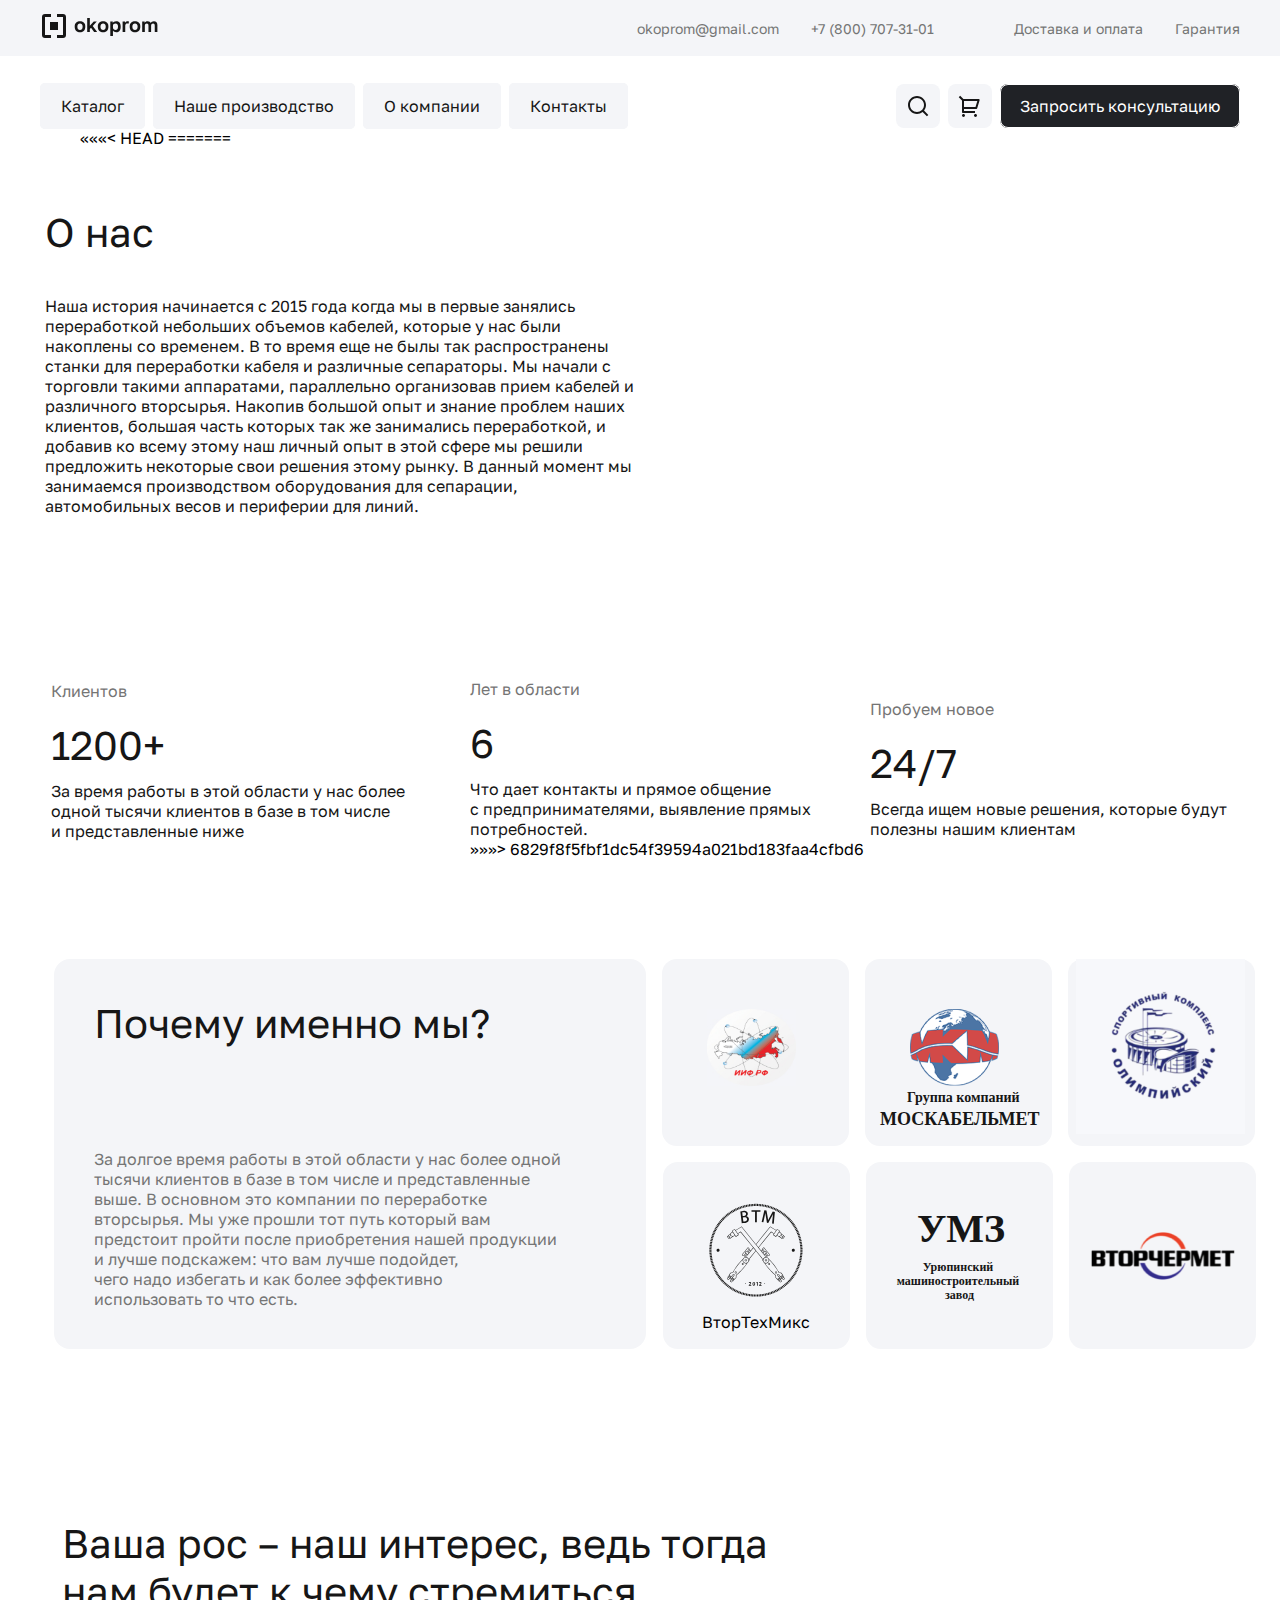
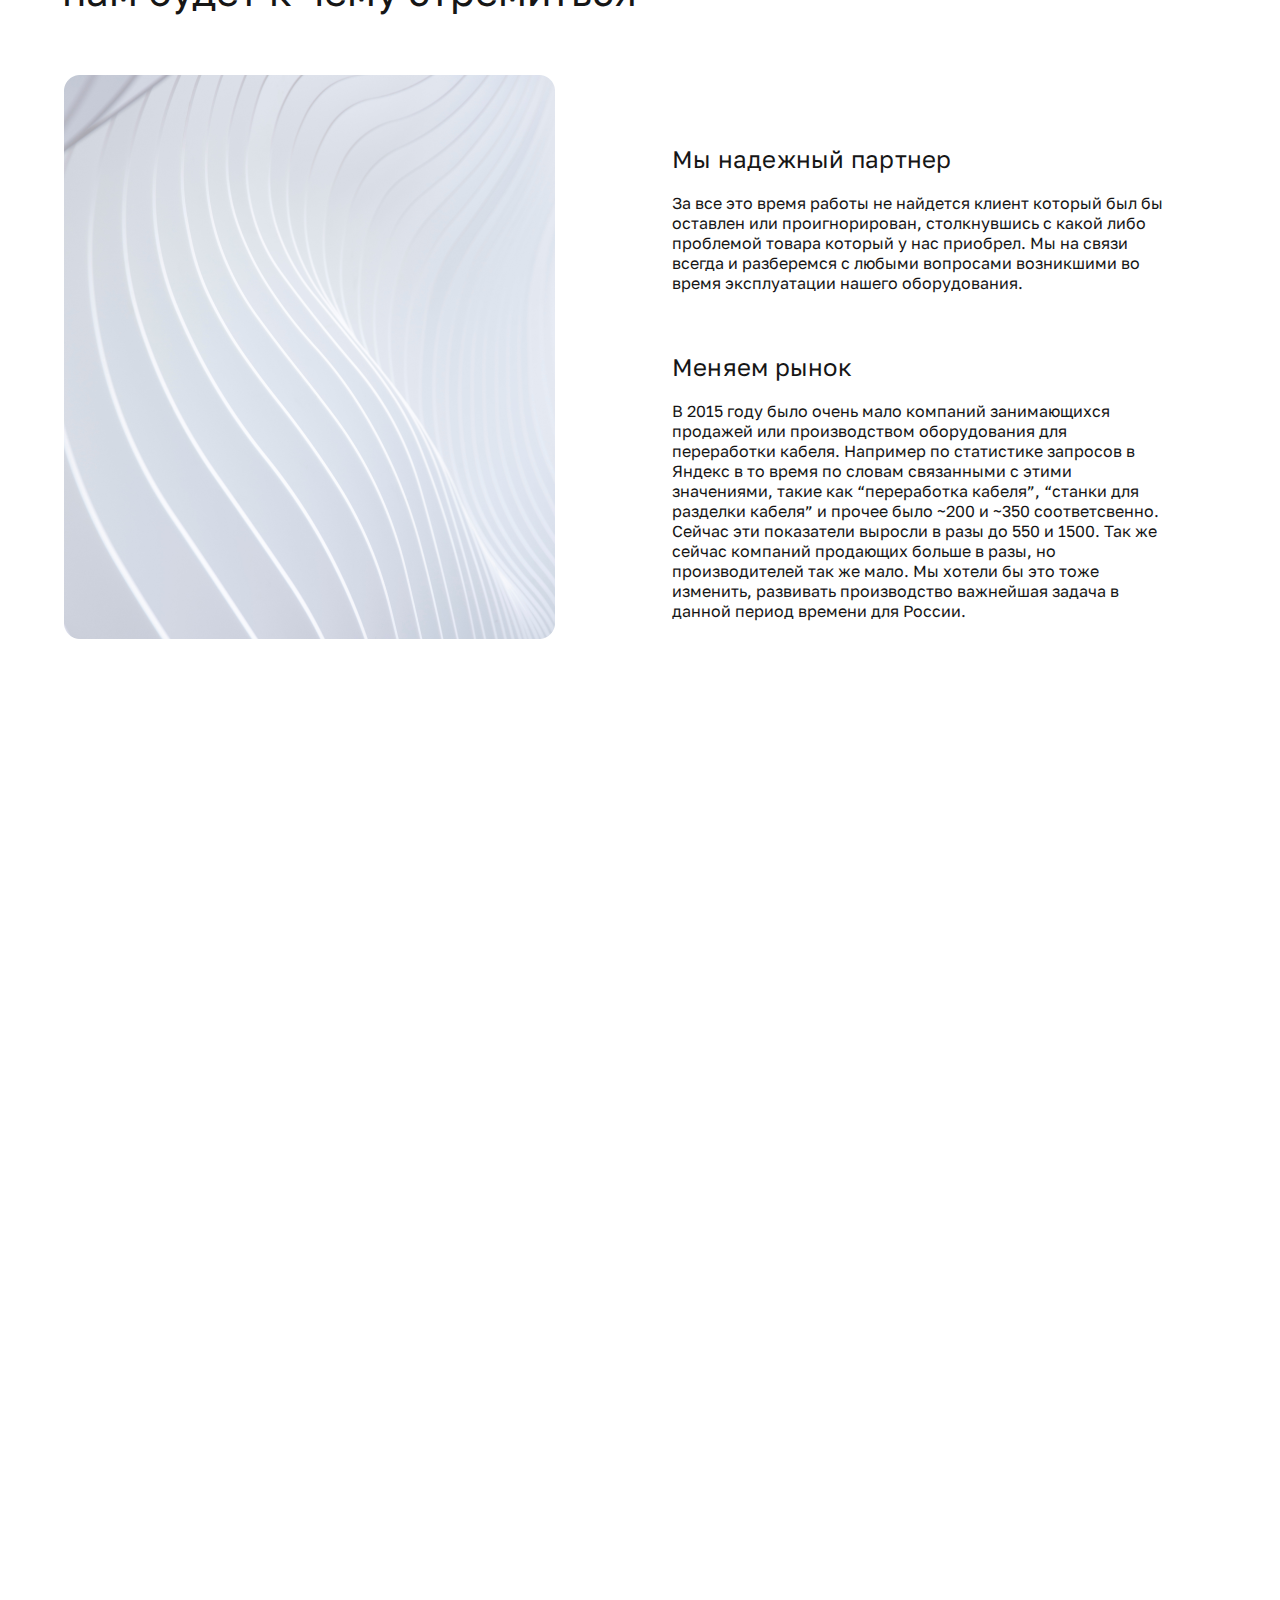
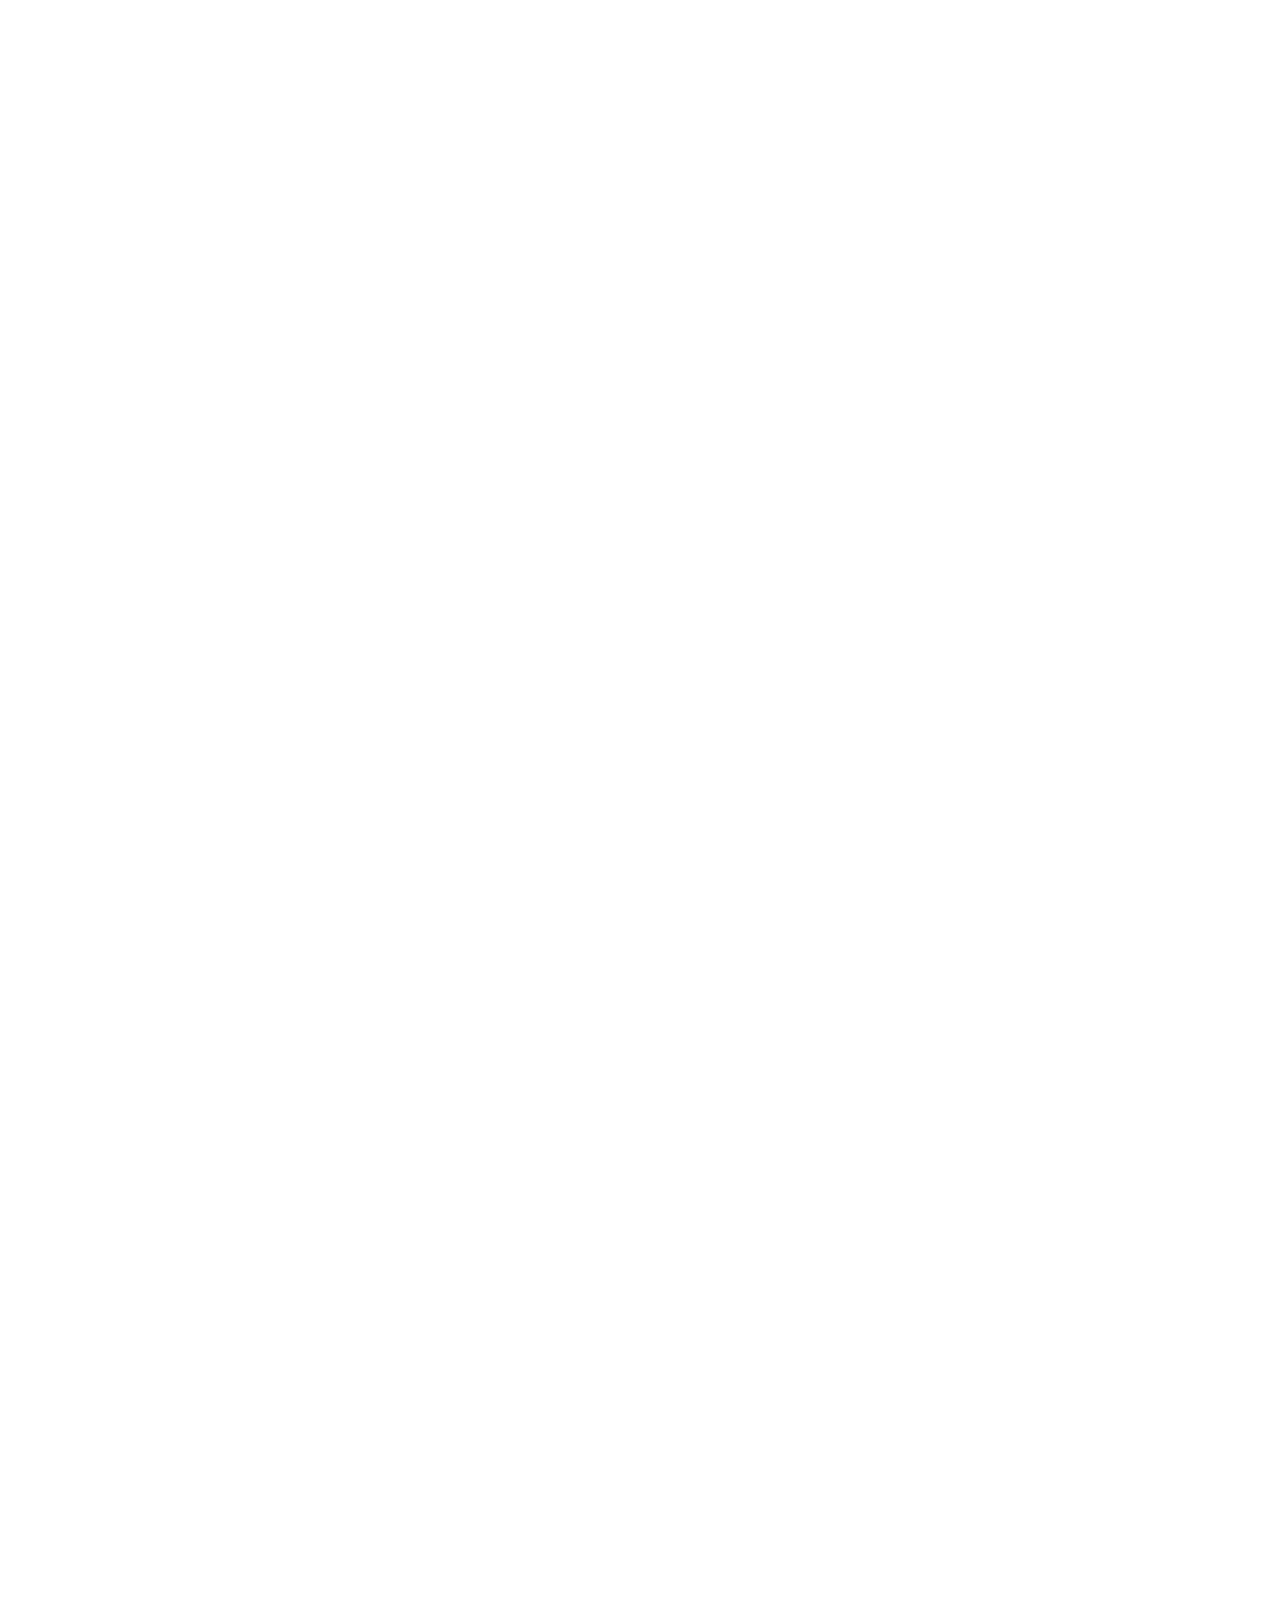
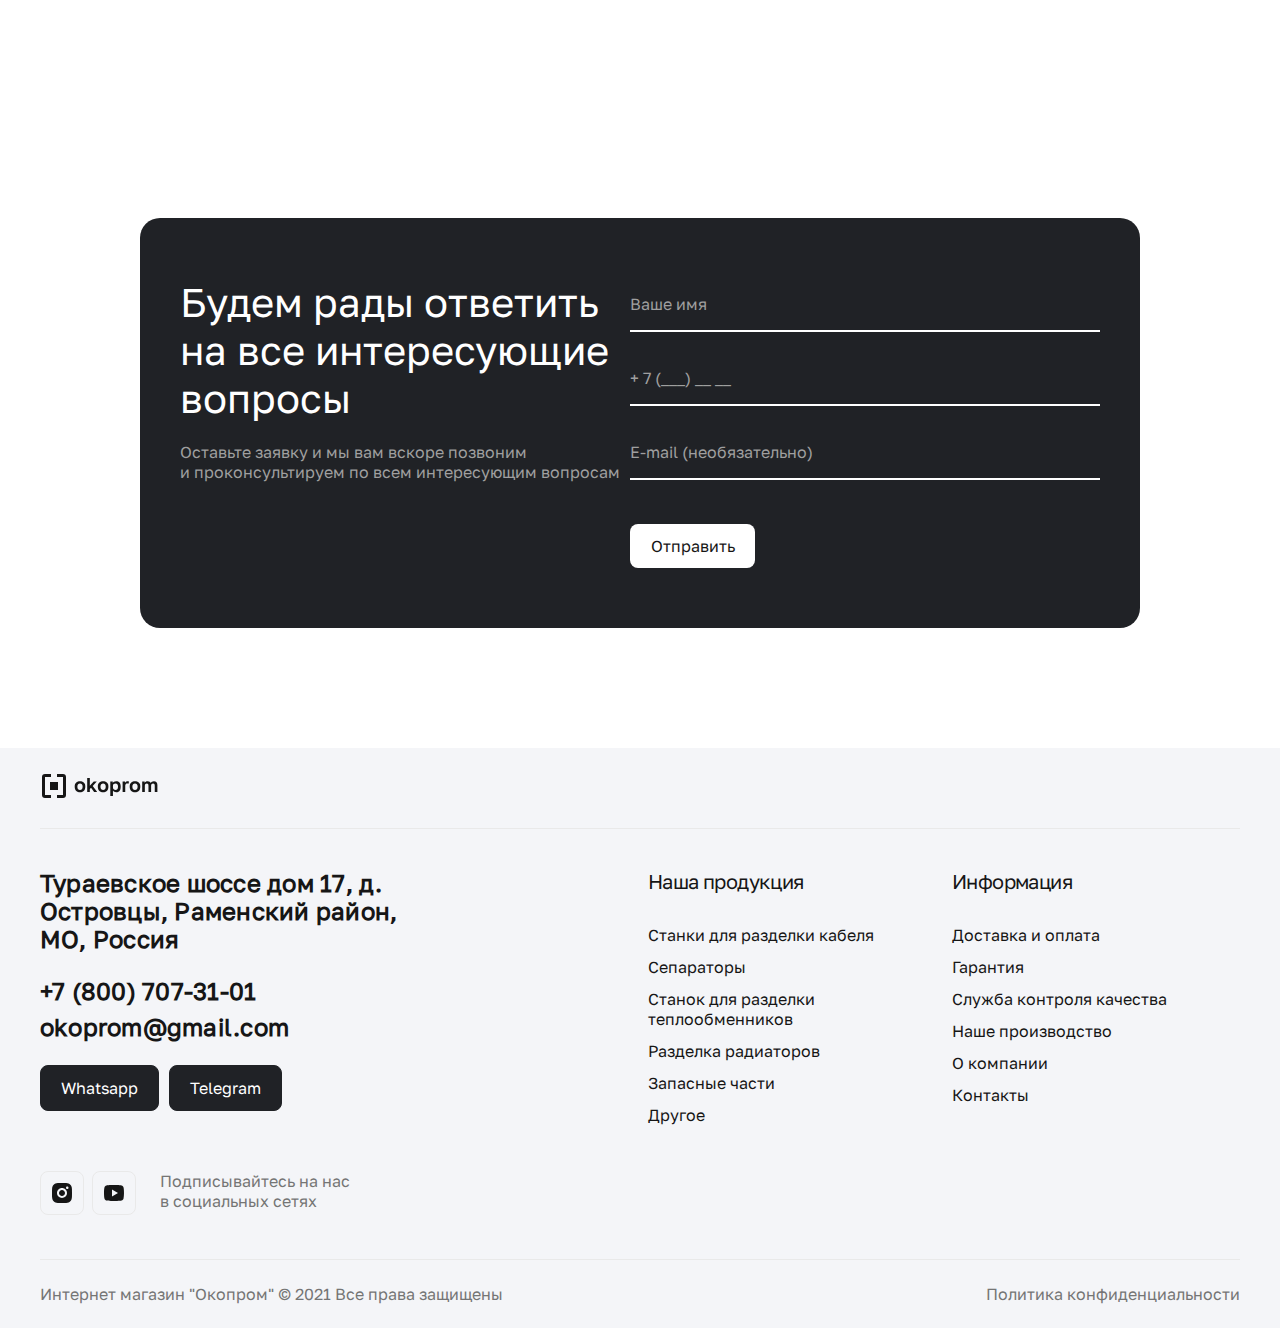
==== commit 606423cd: "add banner and cards section" ====
--- a/pages/about.html
+++ b/pages/about.html
@@ -3,20 +3,514 @@
 <head>
     <meta charset="UTF-8">
     <meta name="viewport" content="width=device-width, initial-scale=1.0">
+    
+    
     <link rel="stylesheet" href="../css/about.css">
     <title>okoprom | About</title>
 </head>
 <body>
+  
     <header>
-
+        <nav class="header-nav-top">
+          <div class="container">
+              <nav class="header-navTop-content">
+                  <div class="header-nav-top-left">
+                      <a href="../index.html"><img src="../images/header-and-footer-images/header-site-icon.svg" alt="Site Icon"></a>
+                  </div>
+                  <div class="header-nav-top-right">
+                      <ul class="navTop-contacts-list">
+                          <li class="navTop-listItem">
+                              <a href="./contact.html" class="navTop-listItem-link">okoprom@gmail.com</a>
+                          </li>
+                          <li class="navTop-listItem">
+                              <a href="./contact.html" class="navTop-listItem-link">+7 (800) 707-31-01</a>
+                          </li>
+                      </ul>
+                      <ul class="navTop-delivery-list">
+                          <li class="navTop-listItem">
+                              <a href="./delivery.html" class="navTop-listItem-link navTop-listItem-link-respon">Доставка и оплата</a>
+                          </li>
+                          <li class="navTop-listItem">
+                              <a href="./garantuee.html" class="navTop-listItem-link navTop-listItem-link-respon">Гарантия</a>
+                          </li>
+                      </ul>
+                  </div>
+              </nav>
+          </div>
+      </nav>
+      <ul class="navTop-delivery-list-change">
+        <li class="navTop-listItem">
+            <a href="./delivery.html" class="navTop-listItem-link navTop-listItem-link-respon">Доставка и оплата</a>
+        </li>
+        <li class="navTop-listItem">
+            <a href="./garantuee.html" class="navTop-listItem-link navTop-listItem-link-respon">Гарантия</a>
+        </li>
+      </ul>
+      <nav class="header-nav-bottom">
+          <div class="container">
+              <nav class="header-navBottom-content">
+                  <div class="navBottom-list">
+                      <li class="navBottom-listItem">
+                          <a href="./catalog.html" class="navBottom-listItem-link">Каталог</a>
+                      </li>
+                      <li class="navBottom-listItem">
+                          <a href="./product.html" class="navBottom-listItem-link">Наше производство</a>
+                      </li>
+                      <li class="navBottom-listItem">
+                          <a href="./about.html" class="navBottom-listItem-link">О компании</a>
+                      </li>
+                      <li class="navBottom-listItem">
+                          <a href="./contact.html" class="navBottom-listItem-link">Контакты</a>
+                      </li>
+                  </div>
+                  <div class="header-nav-bottom-right">
+                      <div class="header-bottom-icon">
+                          <svg width="24" height="24" viewBox="0 0 24 24" fill="none" xmlns="http://www.w3.org/2000/svg">
+                              <g clip-path="url(#clip0_7606_385)">
+                                <path d="M18.031 16.617L22.314 20.899L20.899 22.314L16.617 18.031C15.0237 19.3082 13.042 20.0029 11 20C6.032 20 2 15.968 2 11C2 6.032 6.032 2 11 2C15.968 2 20 6.032 20 11C20.0029 13.042 19.3082 15.0237 18.031 16.617ZM16.025 15.875C17.2941 14.5699 18.0029 12.8204 18 11C18 7.132 14.867 4 11 4C7.132 4 4 7.132 4 11C4 14.867 7.132 18 11 18C12.8204 18.0029 14.5699 17.2941 15.875 16.025L16.025 15.875Z" fill="#161616"/>
+                              </g>
+                              <defs>
+                                <clipPath id="clip0_7606_385">
+                                  <rect width="24" height="24" fill="white"/>
+                                </clipPath>
+                              </defs>
+                          </svg>
+                      </div>
+                      <div class="header-bottom-icon">
+                          <svg width="24" height="24" viewBox="0 0 24 24" fill="none" xmlns="http://www.w3.org/2000/svg">
+                              <g clip-path="url(#clip0_7606_380)">
+                                <path d="M3.99984 6.41481L0.756836 3.17281L2.17184 1.75781L5.41384 5.00081H20.6558C20.8117 5.0008 20.9654 5.03723 21.1047 5.10718C21.244 5.17713 21.365 5.27868 21.4581 5.40371C21.5511 5.52874 21.6137 5.6738 21.6407 5.8273C21.6678 5.9808 21.6586 6.1385 21.6138 6.28781L19.2138 14.2878C19.1521 14.4939 19.0255 14.6746 18.853 14.803C18.6804 14.9315 18.471 15.0008 18.2558 15.0008H5.99984V17.0008H16.9998V19.0008H4.99984C4.73462 19.0008 4.48027 18.8955 4.29273 18.7079C4.10519 18.5204 3.99984 18.266 3.99984 18.0008V6.41481ZM5.99984 7.00081V13.0008H17.5118L19.3118 7.00081H5.99984ZM5.49984 23.0008C5.10201 23.0008 4.72048 22.8428 4.43918 22.5615C4.15787 22.2802 3.99984 21.8986 3.99984 21.5008C3.99984 21.103 4.15787 20.7215 4.43918 20.4402C4.72048 20.1588 5.10201 20.0008 5.49984 20.0008C5.89766 20.0008 6.27919 20.1588 6.5605 20.4402C6.8418 20.7215 6.99984 21.103 6.99984 21.5008C6.99984 21.8986 6.8418 22.2802 6.5605 22.5615C6.27919 22.8428 5.89766 23.0008 5.49984 23.0008ZM17.4998 23.0008C17.102 23.0008 16.7205 22.8428 16.4392 22.5615C16.1579 22.2802 15.9998 21.8986 15.9998 21.5008C15.9998 21.103 16.1579 20.7215 16.4392 20.4402C16.7205 20.1588 17.102 20.0008 17.4998 20.0008C17.8977 20.0008 18.2792 20.1588 18.5605 20.4402C18.8418 20.7215 18.9998 21.103 18.9998 21.5008C18.9998 21.8986 18.8418 22.2802 18.5605 22.5615C18.2792 22.8428 17.8977 23.0008 17.4998 23.0008Z" fill="#161616"/>
+                              </g>
+                              <defs>
+                                <clipPath id="clip0_7606_380">
+                                  <rect width="24" height="24" fill="white"/>
+                                </clipPath>
+                              </defs>
+                          </svg>
+                      </div>
+                      <div class="oddelno-btn">
+                          <a href="#" class="header-navBottom-link">Запросить консультацию</a>
+                      </div>
+                  </div>
+                  <div class="menu-btn">
+                      <svg width="24" height="24" viewBox="0 0 24 24" fill="none" xmlns="http://www.w3.org/2000/svg">
+                          <g clip-path="url(#clip0_7606_1771)">
+                            <path d="M3 4H21V6H3V4ZM3 11H21V13H3V11ZM3 18H21V20H3V18Z" fill="#161616"/>
+                          </g>
+                          <defs>
+                            <clipPath id="clip0_7606_1771">
+                              <rect width="24" height="24" fill="white"/>
+                            </clipPath>
+                          </defs>
+                      </svg>
+                  </div>
+              </nav>
+          </div>
+      </nav>
     </header>
+    <div class="try">   
     <main>
+<<<<<<< HEAD
         
-
+=======
+          
+        <div class="container">
+            <div class="about-one">
+                <h1 id="ab-1">О нас</h1>
+                <p id="ab-2">Наша история начинается с 2015 года когда мы в первые занялись переработкой небольших объемов кабелей, которые у нас были накоплены со временем. В то время еще не былы так распространены станки для переработки кабеля и различные сепараторы. Мы начали с торговли такими аппаратами, параллельно организовав прием кабелей и различного вторсырья. Накопив большой опыт и знание проблем наших клиентов, большая часть которых так же занимались переработкой, и добавив ко всему этому наш личный опыт в этой сфере мы решили предложить некоторые свои решения этому рынку. В данный момент мы занимаемся производством оборудования для сепарации, автомобильных весов и периферии для линий.</p>
+            </div>
+            <div class="new">
+       
+        <div class="main-page">
+            <p id="cl-1">Клиентов</p>
+            <p id="cl-2">1200+</p>
+            <p id="cl-3">За время работы в этой области у нас более одной тысячи клиентов в базе в том числе и представленные ниже</p>
+            </div>
+      
+        <div class="main-page2">
+            <p id="cl-4">Лет в области</p>
+            <p id="cl-5">6</p>
+            <p id="cl-6">Что дает контакты и прямое общение с предпринимателями, выявление прямых потребностей.</p>
+ 
+>>>>>>> 6829f8f5fbf1dc54f39594a021bd183faa4cfbd6
+
+        </div>
+        <div class="up"> 
+
+        <div class="main-page2">
+            <p id="cl-4">Пробуем новое</p>
+            <p id="cl-5">24/7</p>
+            <p id="cl-6">Всегда ищем новые решения, которые будут полезны нашим клиентам</p>
+            <section id="center">
+              <div class="main">     
+                <h1 id="tit">Почему именно мы?</h1>
+                <p id="tit-2">За долгое время работы в этой области у нас более одной тысячи клиентов в базе в том числе и представленные выше. В основном это компании по переработке вторсырья.
+
+                    Мы уже прошли тот путь который вам предстоит пройти после приобретения нашей продукции и лучше подскажем: что вам лучше подойдет, чего надо избегать и как более эффективно использовать то что есть.</p>
+                </div> 
+                <div class="main-2">
+                    <img id="ph-1"  src="../images/About-img/logo-iif-round 1.jpg" alt="">
+
+                </div>
+                <div class="main-2">
+                    <img id="ph-1"  src="../images/About-img/logo-mkm@2x 2.png" alt="">
+                    <p id="ph-2">Группа компаний</p>
+                    <p id="ph-3">МОСКАБЕЛЬМЕТ</p>
+
+                </div>
+                <div class="main-2">
+                    <img id="ph-5" style="padding-left: 8px;"  src="../images/About-img/Снимок экрана 2021-11-07 в 17.35 4.svg" alt="">
+
+                </div>
+                <div class="main-5">
+                  <p id="svg-1"><svg xmlns="http://www.w3.org/2000/svg" width="96" height="96" viewBox="0 0 96 96" fill="none">
+                    <path d="M57.3022 57.3898C56.8241 57.7821 56.7555 58.4886 57.1494 58.9648C57.5433 59.4409 58.2528 59.5092 58.7309 59.117C59.209 58.7247 59.2775 58.0182 58.8836 57.542C58.4897 57.0658 57.7804 56.9975 57.3022 57.3898ZM58.5308 57.8315C58.7644 58.1139 58.7237 58.533 58.4402 58.7656C58.1566 58.9983 57.7358 58.9577 57.5022 58.6753C57.2687 58.3929 57.3093 57.9739 57.5929 57.7413C57.8765 57.5086 58.2972 57.5491 58.5308 57.8315Z" fill="#161616"/>
+                    <path d="M67.9826 34.9069L68.9159 33.5217L70.9038 34.85L71.0612 34.776L73.7786 36.6829L74.1515 36.1334L75.2486 36.8665L76.863 34.4696L75.775 33.7424L75.9513 33.483L73.3691 31.6929L73.3848 31.1615L71.3995 29.8351L72.0434 28.8797L69.1307 26.9337L68.3085 28.1548L62.176 24.4287L47.9073 42.1322L33.6385 24.4287L27.5062 28.1548L26.6836 26.9337L23.7713 28.8797L24.4149 29.8351L22.4299 31.1615L22.4457 31.6929L19.8634 33.483L20.0395 33.7424L18.9513 34.4696L20.566 36.8665L21.6631 36.1334L22.0362 36.6829L24.7534 34.776L24.9106 34.85L26.8985 33.5217L27.8317 34.9069L30.744 32.9609L30.0069 31.8668L32.6166 30.2076L45.0952 45.6213L42.8368 48.4234L42.1711 47.8773L41.337 47.1929C41.4829 46.8506 41.3938 46.439 41.0912 46.1908L40.6123 45.7979C40.2441 45.4958 39.6977 45.5484 39.3943 45.9151L37.505 48.1993C37.2016 48.5661 37.2544 49.1103 37.6227 49.4124L38.1015 49.8052C38.3948 50.0458 38.8007 50.0608 39.1072 49.8719L39.9496 50.563L40.6052 51.1008L39.5267 52.407L38.87 51.8682L38.0359 51.1839C38.1818 50.8415 38.0927 50.43 37.7901 50.1817L37.3112 49.7889C36.943 49.4868 36.3966 49.5394 36.0932 49.9061L34.2039 52.1903C33.9006 52.557 33.9533 53.1012 34.3216 53.4033L34.8005 53.7962C35.0938 54.0368 35.4996 54.0517 35.8062 53.8629L36.6486 54.554L37.3076 55.0947L37.2649 55.1463C36.5411 55.2692 35.8565 55.6403 35.3541 56.2476C35.1807 56.4573 35.0391 56.6827 34.9287 56.9181C29.4326 61.8467 25.183 69.4471 24.6609 70.4019L22.5 70.7726L20.7985 73.1011L21.3576 73.5525L21.0597 73.9128L20.6876 73.6071L19.6288 74.8871L20.0009 75.1928L19.0663 76.3225C18.889 76.5365 18.9199 76.8546 19.1351 77.0315L20.0802 77.8068C20.2955 77.9837 20.6147 77.9525 20.7921 77.7385L21.7266 76.6087L22.0986 76.9138L23.1574 75.6338L22.7854 75.3287L23.0945 74.9547L23.3608 75.1694L25.0684 72.839L25.9051 72.6328L25.8624 73.49L23.8921 75.6058L24.3415 75.9804L24.0337 76.3525L23.6615 76.0474L22.6027 77.3274L22.9748 77.6325L22.0403 78.7622C21.863 78.9769 21.8939 79.2949 22.1091 79.4712L23.0542 80.2471C23.2694 80.4234 23.5887 80.3928 23.766 80.1782L24.7006 79.0484L25.0726 79.3534L26.1314 78.0734L25.7594 77.7684L26.0561 77.4094L26.4216 77.7144L28.3904 75.6052L28.342 73.4217C29.1799 72.7284 35.8423 67.1128 39.6532 60.8209L39.6453 60.8162C39.8633 60.6604 40.0649 60.4748 40.2433 60.2591C40.5757 59.8573 40.7904 59.3971 40.8931 58.9201C41.8536 58.3719 41.9026 56.8993 41.8985 56.5168L47.9072 49.0948L53.9158 56.5168C53.9117 56.8992 53.9608 58.3718 54.9212 58.9201C55.024 59.3971 55.2387 59.8572 55.571 60.2591C55.7494 60.4748 55.9511 60.6604 56.1691 60.8162L56.1611 60.8209C59.9721 67.1128 66.6347 72.7284 67.4726 73.4217L67.4243 75.6052L69.3926 77.7144L69.7583 77.4094L70.0548 77.7684L69.6832 78.0734L70.7418 79.3534L71.1141 79.0484L72.0486 80.1782C72.2256 80.3928 72.5449 80.4234 72.7604 80.2471L73.7054 79.4712C73.9203 79.2949 73.9516 78.9769 73.774 78.7622L72.8395 77.6325L73.2117 77.3274L72.1531 76.0474L71.7808 76.3525L71.4726 75.9804L71.9219 75.6058L69.9523 73.49L69.9092 72.6328L70.7457 72.839L72.4535 75.1694L72.7199 74.9547L73.0288 75.3287L72.6566 75.6338L73.7159 76.9138L74.0875 76.6087L75.022 77.7385C75.1996 77.9525 75.519 77.9837 75.7338 77.8068L76.6795 77.0315C76.8943 76.8546 76.925 76.5372 76.748 76.3225L75.8135 75.1928L76.1857 74.8871L75.1265 73.6071L74.7549 73.9128L74.4564 73.5525L75.0161 73.1011L73.3142 70.7726L71.1533 70.4019C70.6315 69.4471 66.382 61.8467 60.8856 56.9181C60.7753 56.6826 60.6337 56.4572 60.4603 56.2476C59.9579 55.6402 59.2732 55.2691 58.5494 55.1463L58.5068 55.0947L59.1658 54.554L60.0082 53.8629C60.3147 54.0517 60.7206 54.0368 61.0139 53.7962L61.4927 53.4033C61.861 53.1012 61.9138 52.557 61.6104 52.1903L59.7211 49.9061C59.4177 49.5393 58.8713 49.4867 58.5031 49.7889L58.0242 50.1817C57.7216 50.43 57.6325 50.8415 57.7784 51.1839L56.9443 51.8682L56.2876 52.407L55.2091 51.1008L55.8647 50.563L56.7071 49.8719C57.0136 50.0607 57.4195 50.0458 57.7128 49.8052L58.1917 49.4124C58.5599 49.1103 58.6127 48.566 58.3094 48.1993L56.4201 45.9151C56.1167 45.5484 55.5703 45.4958 55.202 45.7979L54.7231 46.1908C54.4206 46.439 54.3314 46.8506 54.4774 47.1929L53.6432 47.8773L52.9776 48.4234L50.7192 45.6213L63.1978 30.2076L65.8073 31.8668L65.0704 32.9609L67.9826 34.9069ZM76.2288 34.5941L75.1239 36.2349L74.4153 35.7615L75.5203 34.1208L76.2288 34.5941ZM73.3528 32.2364L75.3198 33.6001L74.7346 34.4616L73.3162 33.4554L73.3528 32.2364ZM74.4786 34.8389L73.661 36.0434L71.5359 34.5522L73.0608 33.8333L74.4786 34.8389ZM72.9204 31.3994L72.8597 33.4242L70.943 34.3279L69.1764 33.1475L71.1506 30.217L72.9204 31.3994ZM22.4619 32.2364L22.4981 33.4555L21.0797 34.4616L20.4948 33.6002L22.4619 32.2364ZM20.6909 36.2348L19.5856 34.594L20.294 34.1207L21.3993 35.7614L20.6909 36.2348ZM22.1537 36.0434L21.3359 34.8389L22.7536 33.8332L24.2786 34.5522L22.1537 36.0434ZM24.8715 34.328L22.9545 33.4243L22.8943 31.3994L24.6637 30.2171L26.6379 33.1477L24.8715 34.328ZM30.1096 32.8364L27.9565 34.2752L24.4056 29.0042L26.5586 27.5655L30.1096 32.8364ZM38.9667 49.3985C38.8237 49.5715 38.5659 49.5963 38.3922 49.4538L37.9133 49.061C37.7396 48.9185 37.7147 48.6617 37.8578 48.4887L39.7471 46.2046C39.8902 46.0316 40.1479 46.0068 40.3216 46.1493L40.8005 46.5421C40.9743 46.6846 40.9991 46.9414 40.8561 47.1144L38.9667 49.3985ZM39.8874 49.9221L39.4337 49.5499L41.0739 47.567L41.5276 47.9391L39.8874 49.9221ZM40.2403 50.2116L41.8804 48.2286L42.5473 48.7758L40.8965 50.7482L40.8956 50.7492L40.2403 50.2116ZM35.6657 53.3895C35.5226 53.5625 35.2649 53.5873 35.0912 53.4448L34.6123 53.0519C34.4386 52.9094 34.4137 52.6527 34.5568 52.4797L36.4461 50.1955C36.5892 50.0225 36.847 49.9977 37.0207 50.1402L37.4995 50.5331C37.6732 50.6756 37.6981 50.9323 37.555 51.1053L35.6657 53.3895ZM36.5864 53.9131L36.1327 53.541L37.7729 51.558L38.2266 51.9302L36.5864 53.9131ZM36.9392 54.2026L38.5793 52.2197L39.2363 52.7587L37.5979 54.743L36.9392 54.2026ZM20.4393 77.4491C20.4222 77.4692 20.3916 77.4725 20.3709 77.4556L19.4258 76.6803C19.4051 76.6634 19.4021 76.6328 19.4192 76.612L20.3537 75.4822L21.3738 76.3193L20.4393 77.4491ZM22.0365 76.2725L20.2723 74.8253L20.7499 74.2484L22.514 75.6956L22.0365 76.2725ZM22.4327 75.0386L21.4126 74.2022L21.7128 73.8393L22.7395 74.6679L22.4327 75.0386ZM23.4132 79.8887C23.3962 79.9095 23.3656 79.9121 23.3449 79.8952L22.3998 79.1199C22.3791 79.103 22.3761 79.0725 22.3932 79.0517L23.3277 77.9219L24.3478 78.759L23.4132 79.8887ZM25.0105 78.7128L23.2463 77.265L23.7238 76.6881L25.488 78.1352L25.0105 78.7128ZM25.4066 77.479L24.3865 76.6419L24.6921 76.2725L25.7056 77.1173L25.4066 77.479ZM27.967 73.1395L27.8801 73.2097L27.9294 75.4302L26.3824 77.0874L24.5545 75.5642L26.3108 73.678L26.3923 72.0435L24.7973 72.4364L23.2751 74.5144L21.4236 73.0191L22.7604 71.1902L24.9585 70.813L25.0111 70.7141C25.0535 70.6347 29.1682 62.9714 34.6688 57.7775C34.5079 58.8392 34.894 59.9572 35.7849 60.6881C36.6752 61.4186 37.8499 61.5821 38.8649 61.2225C34.7953 67.5772 28.037 73.0829 27.967 73.1395ZM39.8906 59.9695C38.9404 61.1183 37.229 61.283 36.0755 60.3367C34.9221 59.3904 34.7567 57.6859 35.7069 56.5371C36.657 55.3884 38.3684 55.2236 39.5219 56.17C40.6753 57.1163 40.8407 58.8208 39.8906 59.9695ZM41.4353 56.3636L41.4397 56.4503C41.4403 56.4642 41.4892 57.6385 40.9643 58.2703C40.9684 57.3548 40.5758 56.4447 39.8126 55.8186C39.2533 55.3597 38.5818 55.1251 37.9081 55.1027L39.8908 52.7056L39.8796 52.6965L40.9581 51.3903L40.9703 51.4004L43.1918 48.7146L43.1896 48.7128L45.3889 45.9841L47.6137 48.7321L41.4353 56.3636ZM73.4213 79.0517C73.4383 79.0725 73.4351 79.103 73.4148 79.1199L72.4698 79.8952C72.4489 79.9121 72.4182 79.9095 72.4013 79.8887L71.4667 78.759L72.4868 77.9219L73.4213 79.0517ZM72.0904 76.6881L72.5684 77.265L70.8039 78.7128L70.3265 78.1352L72.0904 76.6881ZM70.4081 77.479L70.109 77.1173L71.1226 76.2725L71.4282 76.6419L70.4081 77.479ZM76.3954 76.612C76.4123 76.6328 76.4091 76.6634 76.3888 76.6803L75.4439 77.4556C75.423 77.4725 75.3923 77.4692 75.3753 77.4491L74.4408 76.3193L75.4608 75.4822L76.3954 76.612ZM75.0644 74.2478L75.5425 74.8253L73.7779 76.2725L73.3005 75.6956L75.0644 74.2478ZM73.3822 75.0386L73.0752 74.6679L74.1018 73.8393L74.4016 74.2022L73.3822 75.0386ZM61.1457 57.7775C66.6465 62.9714 70.7608 70.6347 70.8032 70.7141L70.8561 70.813L73.0543 71.1902L74.3911 73.0191L72.5397 74.5144L71.0174 72.4364L69.422 72.0435L69.5036 73.678L71.2604 75.5642L69.4324 77.0874L67.8853 75.4302L67.9343 73.2097L67.8475 73.1395C67.7776 73.0829 61.0193 67.5772 56.9497 61.2225C57.9647 61.5821 59.1394 61.4186 60.0297 60.6881C60.9206 59.9572 61.3067 58.8392 61.1457 57.7775ZM60.1076 56.5371C61.0578 57.6859 60.8924 59.3903 59.739 60.3367C58.5855 61.283 56.8741 61.1183 55.9239 59.9695C54.9738 58.8208 55.1391 57.1163 56.2926 56.17C57.4461 55.2237 59.1575 55.3884 60.1076 56.5371ZM58.3151 50.5332L58.7939 50.1403C58.9677 49.9978 59.2254 50.0226 59.3685 50.1956L61.2578 52.4798C61.4009 52.6528 61.376 52.9095 61.2023 53.052L60.7234 53.4448C60.5497 53.5873 60.2919 53.5626 60.1488 53.3895L58.2596 51.1054C58.1165 50.9324 58.1414 50.6757 58.3151 50.5332ZM58.0417 51.558L59.6818 53.541L59.2282 53.9131L57.588 51.9302L58.0417 51.558ZM57.2351 52.2197L58.8753 54.2026L58.2166 54.743L56.5782 52.7587L57.2351 52.2197ZM55.014 46.5421L55.4929 46.1493C55.6666 46.0068 55.9244 46.0316 56.0675 46.2046L57.9567 48.4887C58.0998 48.6617 58.0749 48.9185 57.9012 49.061L57.4223 49.4538C57.2486 49.5963 56.9908 49.5715 56.8478 49.3985L54.9585 47.1144C54.8154 46.9414 54.8403 46.6846 55.014 46.5421ZM54.7407 47.567L56.3808 49.5499L55.9271 49.9221L54.287 47.9391L54.7407 47.567ZM53.9341 48.2286L55.5743 50.2116L54.919 50.7492L54.9182 50.7482L53.2673 48.7758L53.9341 48.2286ZM52.625 48.7128L52.6228 48.7146L54.8442 51.4004L54.8565 51.3903L55.935 52.6965L55.9238 52.7056L57.9064 55.1027C57.2328 55.1251 56.5613 55.3597 56.002 55.8186C55.2388 56.4447 54.8461 57.3548 54.8502 58.2703C54.3254 57.6385 54.3742 56.4642 54.3749 56.4503L54.3792 56.3636L48.201 48.7321L47.9073 48.3695L45.6819 45.6206L45.3882 45.2578L32.7154 29.6045L29.7645 31.4807L27.7711 28.5271L33.5335 25.0258L47.6142 42.4958L47.9073 42.8594L50.1327 45.6205L50.4257 45.984L52.625 48.7128ZM63.099 29.6045L50.4264 45.2578L48.2003 42.4958L62.281 25.0258L68.0434 28.5272L66.0502 31.4807L63.099 29.6045ZM69.2561 27.5654L71.4093 29.0041L67.8579 34.2751L65.7048 32.8364L69.2561 27.5654Z" fill="#161616"/>
+                    <path d="M68.7169 71.3679C69.1688 70.9972 69.2334 70.3298 68.8612 69.8798C68.4889 69.4303 67.8189 69.3653 67.3676 69.736C66.9157 70.1068 66.8511 70.7741 67.2233 71.2242C67.5949 71.6736 68.2649 71.738 68.7169 71.3679ZM67.6582 70.0872C67.9149 69.8765 68.2963 69.9136 68.5085 70.1692C68.7201 70.4255 68.6835 70.8053 68.4262 71.016C68.1689 71.2274 67.7875 71.1903 67.576 70.9347C67.3644 70.6785 67.4009 70.2986 67.6582 70.0872Z" fill="#161616"/>
+                    <path d="M60.3398 62.5455C60.6719 62.9471 61.2702 63.0046 61.6734 62.6738C62.0766 62.343 62.1344 61.7472 61.8022 61.3456C61.4701 60.9441 60.8718 60.8865 60.4686 61.2173C60.0654 61.5481 60.0076 62.1439 60.3398 62.5455ZM60.7594 61.5687C60.968 61.3975 61.2776 61.4273 61.4495 61.6351C61.6213 61.8429 61.5914 62.1512 61.3828 62.3224C61.1741 62.4936 60.8646 62.4638 60.6926 62.256C60.5207 62.0482 60.5507 61.7399 60.7594 61.5687Z" fill="#161616"/>
+                    <path d="M38.515 57.3898C38.0369 56.9975 37.3275 57.0658 36.9336 57.542C36.5397 58.0182 36.6082 58.7248 37.0863 59.117C37.5645 59.5092 38.2739 59.4409 38.6678 58.9648C39.0617 58.4886 38.9931 57.7821 38.515 57.3898ZM38.315 58.6753C38.0814 58.9577 37.6607 58.9982 37.3771 58.7655C37.0935 58.5329 37.0529 58.1139 37.2865 57.8314C37.52 57.549 37.9408 57.5085 38.2244 57.7412C38.5079 57.9739 38.5486 58.3929 38.315 58.6753Z" fill="#161616"/>
+                    <path d="M28.4503 69.736C27.9987 69.3653 27.3285 69.4303 26.9565 69.8798C26.5845 70.3298 26.6492 70.9972 27.1009 71.3679C27.5526 71.738 28.2227 71.6736 28.5947 71.2235C28.9667 70.7741 28.902 70.1068 28.4503 69.736ZM28.2419 70.9341C28.0301 71.1903 27.6486 71.2274 27.3915 71.016C27.1344 70.8053 27.0976 70.4255 27.3094 70.1692C27.5212 69.9136 27.9026 69.8765 28.1597 70.0872C28.4168 70.2986 28.4537 70.6785 28.2419 70.9341Z" fill="#161616"/>
+                    <path d="M35.3482 61.2173C34.945 60.8865 34.3467 60.9441 34.0146 61.3456C33.6824 61.7472 33.7402 62.343 34.1434 62.6738C34.5466 63.0046 35.1449 62.9471 35.4771 62.5455C35.8092 62.1439 35.7514 61.5481 35.3482 61.2173ZM35.1242 62.256C34.9523 62.4638 34.6428 62.4936 34.4341 62.3224C34.2255 62.1512 34.1956 61.8429 34.3674 61.6351C34.5393 61.4273 34.8489 61.3975 35.0575 61.5687C35.2662 61.7399 35.2962 62.0482 35.1242 62.256Z" fill="#161616"/>
+                    <path d="M38.378 14.176C39.4121 13.5387 39.9638 12.5045 39.8306 11.415C39.719 10.5016 39.2757 9.8008 38.5534 9.39124C37.7318 8.87905 36.6884 8.73264 35.17 8.9169C34.1762 9.03736 33.1248 9.25947 32.4262 9.49674L32.3271 9.53043L33.7476 21.1534L33.8601 21.1552C33.9084 21.156 33.9633 21.1565 34.0252 21.1565C34.4553 21.1565 35.209 21.1326 36.2272 21.0092C38.1689 20.7737 39.4692 20.2451 40.205 19.3903C40.804 18.6514 41.0492 17.7973 40.9336 16.8517C40.7349 15.2271 39.4962 14.4165 38.378 14.176ZM34.2359 10.5406C34.5327 10.4503 34.9331 10.3743 35.4285 10.3142C37.0407 10.1186 37.9301 10.6136 38.0734 11.7851C38.1372 12.3067 37.9782 12.7795 37.6139 13.1523C37.2277 13.5475 36.6353 13.8032 35.9008 13.8923L34.6639 14.0423L34.2359 10.5406ZM38.4352 18.8137C37.9866 19.1832 37.312 19.4316 36.4846 19.5317C35.9738 19.5936 35.6075 19.6227 35.3451 19.6185L34.8336 15.4329L35.9497 15.2975C36.8151 15.1925 38.8533 15.1541 39.0859 17.0582C39.1758 17.7935 38.9569 18.3842 38.4352 18.8137Z" fill="#161616"/>
+                    <path d="M47.0534 20.268L48.8428 20.2695L48.8516 9.86906L52.4369 9.87206L52.4382 8.33255L43.4954 8.3252L43.4941 9.86458L47.0621 9.86757L47.0534 20.268Z" fill="#161616"/>
+                    <path d="M56.4661 15.1827C56.7833 13.7316 57.0992 12.1908 57.344 10.903C57.4567 11.9861 57.6369 13.2289 57.9091 14.8099L58.9361 20.6897L60.2515 20.8946L63.2205 15.5345C63.932 14.2547 64.5414 13.0919 65.0727 12.0002C64.8762 13.3446 64.7091 14.9724 64.5705 16.3211L64.055 21.5572L65.7724 21.8246L66.8866 9.91306L64.7691 9.5835L61.7846 14.925C61.0442 16.2932 60.5165 17.3435 60.1077 18.266C60.008 17.2444 59.8428 16.0869 59.5831 14.5821L58.4654 8.60184L56.3479 8.27222L53.6699 19.9399L55.3534 20.2021L56.4661 15.1827Z" fill="#161616"/>
+                    <path d="M48.4788 1.83789H47.3848V3.99496H48.4788V1.83789Z" fill="#161616"/>
+                    <path d="M46.8551 1.84717L45.7617 1.88519L45.8373 4.04097L46.9306 4.00295L46.8551 1.84717Z" fill="#161616"/>
+                    <path d="M45.231 1.91113L44.1396 1.98718L44.2908 4.13908L45.3822 4.06303L45.231 1.91113Z" fill="#161616"/>
+                    <path d="M43.6065 2.03662L42.5186 2.15048L42.7449 4.29569L43.8329 4.18183L43.6065 2.03662Z" fill="#161616"/>
+                    <path d="M41.9936 2.21265L40.9102 2.36431L41.2117 4.50046L42.2951 4.3488L41.9936 2.21265Z" fill="#161616"/>
+                    <path d="M40.382 2.4502L39.3047 2.63934L39.6807 4.76363L40.7581 4.57448L40.382 2.4502Z" fill="#161616"/>
+                    <path d="M38.781 2.73877L37.7109 2.96529L38.1612 5.07513L39.2313 4.8486L38.781 2.73877Z" fill="#161616"/>
+                    <path d="M37.1944 3.08521L36.1328 3.34877L36.6568 5.44178L37.7183 5.17821L37.1944 3.08521Z" fill="#161616"/>
+                    <path d="M35.6201 3.48651L34.5684 3.7868L35.1653 5.86039L36.217 5.56011L35.6201 3.48651Z" fill="#161616"/>
+                    <path d="M34.06 3.94092L33.0195 4.27759L33.6887 6.32918L34.7292 5.99251L34.06 3.94092Z" fill="#161616"/>
+                    <path d="M32.5153 4.4502L31.4873 4.82283L32.228 6.84983L33.2561 6.4772L32.5153 4.4502Z" fill="#161616"/>
+                    <path d="M30.9909 5.01221L29.9766 5.42036L30.7879 7.42038L31.8023 7.01225L30.9909 5.01221Z" fill="#161616"/>
+                    <path d="M29.4857 5.62793L28.4863 6.07105L29.3672 8.04151L30.3666 7.59839L29.4857 5.62793Z" fill="#161616"/>
+                    <path d="M28.0057 6.29346L27.0225 6.77112L27.9719 8.70991L28.9553 8.23225L28.0057 6.29346Z" fill="#161616"/>
+                    <path d="M26.5469 7.01123L25.5811 7.52277L26.5979 9.42723L27.5638 8.91568L26.5469 7.01123Z" fill="#161616"/>
+                    <path d="M25.1154 7.78076L24.168 8.32554L25.2509 10.1936L26.1983 9.64879L25.1154 7.78076Z" fill="#161616"/>
+                    <path d="M23.7109 8.59863L22.7832 9.176L23.931 11.0052L24.8586 10.4278L23.7109 8.59863Z" fill="#161616"/>
+                    <path d="M22.3386 9.46387L21.4316 10.0732L22.6428 11.8613L23.5498 11.2521L22.3386 9.46387Z" fill="#161616"/>
+                    <path d="M20.9964 10.3772L20.1113 11.0177L21.3844 12.7627L22.2694 12.1222L20.9964 10.3772Z" fill="#161616"/>
+                    <path d="M19.6863 11.3362L18.8242 12.0071L20.1578 13.7068L21.0198 13.036L19.6863 11.3362Z" fill="#161616"/>
+                    <path d="M18.4103 12.3403L17.5723 13.0407L18.9645 14.693L19.8025 13.9926L18.4103 12.3403Z" fill="#161616"/>
+                    <path d="M17.1694 13.3892L16.3564 14.1181L17.8057 15.7211L18.6186 14.992L17.1694 13.3892Z" fill="#161616"/>
+                    <path d="M15.9686 14.4785L15.1816 15.2355L16.6863 16.787L17.4732 16.0301L15.9686 14.4785Z" fill="#161616"/>
+                    <path d="M14.8059 15.6125L14.0459 16.3962L15.6038 17.8947L16.3638 17.111L14.8059 15.6125Z" fill="#161616"/>
+                    <path d="M13.6822 16.7827L12.9502 17.5923L14.5597 19.0357L15.2917 18.226L13.6822 16.7827Z" fill="#161616"/>
+                    <path d="M12.6017 17.993L11.8984 18.8276L13.5575 20.2141L14.2608 19.3795L12.6017 17.993Z" fill="#161616"/>
+                    <path d="M11.5642 19.2393L10.8906 20.0979L12.5973 21.4259L13.2709 20.5674L11.5642 19.2393Z" fill="#161616"/>
+                    <path d="M10.5698 20.5208L9.92676 21.4022L11.6789 22.6702L12.322 21.7887L10.5698 20.5208Z" fill="#161616"/>
+                    <path d="M9.62058 21.8362L9.00879 22.7395L10.8043 23.9457L11.4161 23.0424L9.62058 21.8362Z" fill="#161616"/>
+                    <path d="M8.71931 23.1834L8.13965 24.1074L9.97625 25.2504L10.556 24.3265L8.71931 23.1834Z" fill="#161616"/>
+                    <path d="M7.86536 24.562L7.31836 25.5056L9.19395 26.5841L9.74096 25.6406L7.86536 24.562Z" fill="#161616"/>
+                    <path d="M7.06051 25.9697L6.54688 26.9317L8.4591 27.9444L8.97274 26.9825L7.06051 25.9697Z" fill="#161616"/>
+                    <path d="M6.30774 27.4033L5.82812 28.3826L7.77482 29.3283L8.25443 28.349L6.30774 27.4033Z" fill="#161616"/>
+                    <path d="M5.60021 28.8616L5.15527 29.8569L7.13379 30.7342L7.57872 29.7388L5.60021 28.8616Z" fill="#161616"/>
+                    <path d="M4.95083 30.345L4.54102 31.3552L6.54919 32.1632L6.95905 31.153L4.95083 30.345Z" fill="#161616"/>
+                    <path d="M4.34974 31.8496L3.97559 32.8735L6.01086 33.6112L6.38501 32.5873L4.34974 31.8496Z" fill="#161616"/>
+                    <path d="M3.80289 33.3745L3.46484 34.4108L5.52481 35.0773L5.86286 34.041L3.80289 33.3745Z" fill="#161616"/>
+                    <path d="M3.30835 34.9165L3.00684 35.9639L5.08889 36.5584L5.3904 35.511L3.30835 34.9165Z" fill="#161616"/>
+                    <path d="M2.86816 36.4763L2.60352 37.5335L4.70507 38.0553L4.96971 36.9981L2.86816 36.4763Z" fill="#161616"/>
+                    <path d="M2.48331 38.0505L2.25586 39.1162L4.3743 39.5647L4.60175 38.499L2.48331 38.0505Z" fill="#161616"/>
+                    <path d="M2.15476 39.6348L1.96484 40.7078L4.0978 41.0822L4.28772 40.0093L2.15476 39.6348Z" fill="#161616"/>
+                    <path d="M1.88373 41.2339L1.73145 42.3129L3.87631 42.6131L4.0286 41.5342L1.88373 41.2339Z" fill="#161616"/>
+                    <path d="M1.66413 42.8367L1.5498 43.9202L3.70377 44.1456L3.8181 43.0621L1.66413 42.8367Z" fill="#161616"/>
+                    <path d="M1.50605 44.4512L1.42969 45.5381L3.59037 45.6887L3.66673 44.6017L1.50605 44.4512Z" fill="#161616"/>
+                    <path d="M1.39951 46.0654L1.36133 47.1543L3.5259 47.2296L3.56408 46.1407L1.39951 46.0654Z" fill="#161616"/>
+                    <path d="M3.51939 47.6838H1.35352V48.7734H3.51939V47.6838Z" fill="#161616"/>
+                    <path d="M3.52591 49.2285L1.36133 49.3038L1.39951 50.3928L3.56408 50.3174L3.52591 49.2285Z" fill="#161616"/>
+                    <path d="M3.59037 50.7725L1.42969 50.923L1.50605 52.01L3.66673 51.8594L3.59037 50.7725Z" fill="#161616"/>
+                    <path d="M3.70279 52.3096L1.54883 52.535L1.66315 53.6186L3.81712 53.3932L3.70279 52.3096Z" fill="#161616"/>
+                    <path d="M3.87631 53.8472L1.73145 54.1474L1.88373 55.2264L4.0286 54.9261L3.87631 53.8472Z" fill="#161616"/>
+                    <path d="M4.10073 55.3726L1.96777 55.7473L2.1578 56.8203L4.29076 56.4456L4.10073 55.3726Z" fill="#161616"/>
+                    <path d="M4.3743 56.8899L2.25586 57.3383L2.4833 58.404L4.60175 57.9556L4.3743 56.8899Z" fill="#161616"/>
+                    <path d="M4.70507 58.4014L2.60352 58.9232L2.86816 59.9803L4.96971 59.4585L4.70507 58.4014Z" fill="#161616"/>
+                    <path d="M5.08791 59.8999L3.00586 60.4944L3.30736 61.5418L5.38942 60.9473L5.08791 59.8999Z" fill="#161616"/>
+                    <path d="M5.52285 61.3821L3.46289 62.0486L3.80093 63.0849L5.8609 62.4184L5.52285 61.3821Z" fill="#161616"/>
+                    <path d="M6.00891 62.8462L3.97363 63.5839L4.34778 64.6078L6.38306 63.8701L6.00891 62.8462Z" fill="#161616"/>
+                    <path d="M6.54723 64.2949L4.53906 65.1031L4.94888 66.1132L6.95709 65.3054L6.54723 64.2949Z" fill="#161616"/>
+                    <path d="M7.13284 65.7197L5.1543 66.5971L5.59923 67.5923L7.57777 66.7149L7.13284 65.7197Z" fill="#161616"/>
+                    <path d="M7.77579 67.1299L5.8291 68.0756L6.30872 69.0551L8.25539 68.1094L7.77579 67.1299Z" fill="#161616"/>
+                    <path d="M8.4621 68.5105L6.5498 69.5232L7.06344 70.4851L8.97573 69.4725L8.4621 68.5105Z" fill="#161616"/>
+                    <path d="M9.195 69.8721L7.31934 70.9504L7.86634 71.8942L9.742 70.8158L9.195 69.8721Z" fill="#161616"/>
+                    <path d="M9.97534 71.2041L8.13867 72.3469L8.71839 73.2711L10.5551 72.1277L9.97534 71.2041Z" fill="#161616"/>
+                    <path d="M10.8053 72.5093L9.00977 73.7158L9.62155 74.6185L11.4171 73.4127L10.8053 72.5093Z" fill="#161616"/>
+                    <path d="M11.6799 73.7867L9.92773 75.0544L10.5708 75.9357L12.323 74.668L11.6799 73.7867Z" fill="#161616"/>
+                    <path d="M12.5993 75.0308L10.8926 76.3589L11.5661 77.2174L13.2729 75.8893L12.5993 75.0308Z" fill="#161616"/>
+                    <path d="M13.5575 76.2407L11.8984 77.6267L12.6017 78.4619L14.2607 77.0752L13.5575 76.2407Z" fill="#161616"/>
+                    <path d="M14.5577 77.4185L12.9482 78.8624L13.6803 79.6715L15.2897 78.2282L14.5577 77.4185Z" fill="#161616"/>
+                    <path d="M15.6068 78.5601L14.0488 80.0586L14.8089 80.8423L16.3667 79.3438L15.6068 78.5601Z" fill="#161616"/>
+                    <path d="M16.6834 79.6736L15.1787 81.2248L15.9656 81.9819L17.4702 80.43L16.6834 79.6736Z" fill="#161616"/>
+                    <path d="M17.8027 80.7344L16.3535 82.337L17.1664 83.0661L18.6157 81.4635L17.8027 80.7344Z" fill="#161616"/>
+                    <path d="M18.9615 81.7651L17.5693 83.4172L18.4073 84.1177L19.7995 82.4656L18.9615 81.7651Z" fill="#161616"/>
+                    <path d="M20.1578 82.7532L18.8242 84.4533L19.6863 85.1239L21.0199 83.4244L20.1578 82.7532Z" fill="#161616"/>
+                    <path d="M21.3825 83.6956L20.1094 85.4406L20.9944 86.0812L22.2675 84.3362L21.3825 83.6956Z" fill="#161616"/>
+                    <path d="M22.6409 84.5972L21.4297 86.3851L22.3366 86.9946L23.5478 85.2066L22.6409 84.5972Z" fill="#161616"/>
+                    <path d="M23.928 85.4517L22.7803 87.2807L23.708 87.8582L24.8557 86.0293L23.928 85.4517Z" fill="#161616"/>
+                    <path d="M25.25 86.2642L24.167 88.1321L25.1145 88.6771L26.1974 86.8092L25.25 86.2642Z" fill="#161616"/>
+                    <path d="M26.595 87.0327L25.5781 88.9371L26.5441 89.449L27.561 87.5446L26.595 87.0327Z" fill="#161616"/>
+                    <path d="M27.973 87.749L27.0234 89.6879L28.0067 90.1659L28.9563 88.2271L27.973 87.749Z" fill="#161616"/>
+                    <path d="M29.3623 88.4143L28.4814 90.385L29.4808 90.828L30.3617 88.8572L29.3623 88.4143Z" fill="#161616"/>
+                    <path d="M30.7879 89.0361L29.9766 91.0361L30.991 91.4446L31.8023 89.4439L30.7879 89.0361Z" fill="#161616"/>
+                    <path d="M32.2281 89.606L31.4873 91.6333L32.5154 92.006L33.2561 89.9786L32.2281 89.606Z" fill="#161616"/>
+                    <path d="M33.6907 90.1255L33.0215 92.1775L34.0619 92.5138L34.7312 90.4624L33.6907 90.1255Z" fill="#161616"/>
+                    <path d="M35.1672 90.5938L34.5703 92.6672L35.6219 92.9677L36.2189 90.8942L35.1672 90.5938Z" fill="#161616"/>
+                    <path d="M36.6568 91.0142L36.1328 93.1072L37.1944 93.3706L37.7183 91.2776L36.6568 91.0142Z" fill="#161616"/>
+                    <path d="M38.1593 91.3828L37.709 93.4927L38.779 93.7191L39.2293 91.6092L38.1593 91.3828Z" fill="#161616"/>
+                    <path d="M39.6829 91.7009L39.3066 93.8251L40.384 94.0144L40.7602 91.8902L39.6829 91.7009Z" fill="#161616"/>
+                    <path d="M41.2136 91.9575L40.9121 94.0935L41.9955 94.245L42.297 92.1091L41.2136 91.9575Z" fill="#161616"/>
+                    <path d="M42.7419 92.1611L42.5156 94.3068L43.6036 94.4206L43.8299 92.275L42.7419 92.1611Z" fill="#161616"/>
+                    <path d="M44.2947 92.3193L44.1436 94.4715L45.235 94.547L45.3861 92.3954L44.2947 92.3193Z" fill="#161616"/>
+                    <path d="M45.8373 92.4155L45.7617 94.571L46.8551 94.6094L46.9307 92.4532L45.8373 92.4155Z" fill="#161616"/>
+                    <path d="M48.4788 92.4624H47.3848V94.6191H48.4788V92.4624Z" fill="#161616"/>
+                    <path d="M50.0299 92.4169L48.9365 92.4553L49.0121 94.6107L50.1055 94.573L50.0299 92.4169Z" fill="#161616"/>
+                    <path d="M51.5816 92.3174L50.4902 92.3935L50.6414 94.5457L51.7328 94.4696L51.5816 92.3174Z" fill="#161616"/>
+                    <path d="M53.1153 92.1626L52.0273 92.2764L52.2536 94.4215L53.3416 94.3076L53.1153 92.1626Z" fill="#161616"/>
+                    <path d="M54.6595 91.9575L53.5762 92.1091L53.8776 94.245L54.9611 94.0935L54.6595 91.9575Z" fill="#161616"/>
+                    <path d="M56.1789 91.6975L55.1016 91.8868L55.4775 94.011L56.555 93.8218L56.1789 91.6975Z" fill="#161616"/>
+                    <path d="M57.699 91.3789L56.6289 91.6053L57.0792 93.7152L58.1493 93.4882L57.699 91.3789Z" fill="#161616"/>
+                    <path d="M59.206 91.0178L58.1445 91.2812L58.6684 93.3743L59.73 93.1108L59.206 91.0178Z" fill="#161616"/>
+                    <path d="M60.7001 90.604L59.6484 90.9045L60.2453 92.978L61.297 92.6775L60.7001 90.604Z" fill="#161616"/>
+                    <path d="M62.1782 90.1348L61.1377 90.471L61.8069 92.5224L62.8475 92.1861L62.1782 90.1348Z" fill="#161616"/>
+                    <path d="M63.6355 89.6104L62.6074 89.9831L63.3482 92.0098L64.3762 91.6371L63.6355 89.6104Z" fill="#161616"/>
+                    <path d="M65.0779 89.0386L64.0635 89.447L64.8748 91.447L65.889 91.0386L65.0779 89.0386Z" fill="#161616"/>
+                    <path d="M66.4914 88.4143L65.4922 88.8579L66.3732 90.828L67.3723 90.385L66.4914 88.4143Z" fill="#161616"/>
+                    <path d="M67.8969 87.7456L66.9141 88.223L67.8636 90.1619L68.8465 89.6838L67.8969 87.7456Z" fill="#161616"/>
+                    <path d="M69.2657 87.0229L68.2998 87.5342L69.3166 89.4386L70.2825 88.9273L69.2657 87.0229Z" fill="#161616"/>
+                    <path d="M70.6117 86.2614L69.6641 86.8058L70.7475 88.6738L71.6944 88.1294L70.6117 86.2614Z" fill="#161616"/>
+                    <path d="M71.927 85.4497L70.999 86.0266L72.1464 87.8562L73.0744 87.2786L71.927 85.4497Z" fill="#161616"/>
+                    <path d="M73.2196 84.5918L72.3125 85.2012L73.5239 86.9898L74.4304 86.3804L73.2196 84.5918Z" fill="#161616"/>
+                    <path d="M74.4806 83.6917L73.5957 84.3316L74.8685 86.0767L75.7541 85.4367L74.4806 83.6917Z" fill="#161616"/>
+                    <path d="M75.7097 82.7461L74.8477 83.4167L76.1812 85.1168L77.0432 84.4456L75.7097 82.7461Z" fill="#161616"/>
+                    <path d="M76.8984 81.7593L76.0605 82.4598L77.4529 84.1118L78.2907 83.4113L76.8984 81.7593Z" fill="#161616"/>
+                    <path d="M78.0513 80.7344L77.2383 81.4635L78.6874 83.0667L79.5005 82.3376L78.0513 80.7344Z" fill="#161616"/>
+                    <path d="M79.1795 79.6626L78.3926 80.4197L79.8972 81.9715L80.6842 81.2145L79.1795 79.6626Z" fill="#161616"/>
+                    <path d="M80.2621 78.5703L79.502 79.354L81.0595 80.8526L81.8197 80.0689L80.2621 78.5703Z" fill="#161616"/>
+                    <path d="M81.2995 77.4238L80.5674 78.2329L82.1765 79.6762L82.9086 78.8671L81.2995 77.4238Z" fill="#161616"/>
+                    <path d="M82.3049 76.2498L81.6016 77.0842L83.2603 78.4709L83.9637 77.6358L82.3049 76.2498Z" fill="#161616"/>
+                    <path d="M83.271 75.0361L82.5977 75.8947L84.3041 77.2228L84.9774 76.3643L83.271 75.0361Z" fill="#161616"/>
+                    <path d="M84.1862 73.7905L83.543 74.6718L85.2951 75.9395L85.9384 75.0582L84.1862 73.7905Z" fill="#161616"/>
+                    <path d="M85.0572 72.5156L84.4453 73.419L86.2406 74.6249L86.8525 73.7221L85.0572 72.5156Z" fill="#161616"/>
+                    <path d="M85.8826 71.2097L85.3027 72.1333L87.1391 73.2767L87.719 72.3525L85.8826 71.2097Z" fill="#161616"/>
+                    <path d="M86.6667 69.8757L86.1201 70.8195L87.9957 71.8979L88.5423 70.9541L86.6667 69.8757Z" fill="#161616"/>
+                    <path d="M87.4039 68.5195L86.8906 69.4815L88.8028 70.4942L89.3161 69.5322L87.4039 68.5195Z" fill="#161616"/>
+                    <path d="M88.0952 67.1311L87.6152 68.1106L89.562 69.0563L90.042 68.0768L88.0952 67.1311Z" fill="#161616"/>
+                    <path d="M88.7231 65.7244L88.2783 66.7195L90.2565 67.5969L90.7018 66.6011L88.7231 65.7244Z" fill="#161616"/>
+                    <path d="M89.3177 64.2917L88.9082 65.302L90.9164 66.1098L91.3259 65.0997L89.3177 64.2917Z" fill="#161616"/>
+                    <path d="M89.8537 62.8438L89.4795 63.8677L91.5151 64.6054L91.8893 63.5815L89.8537 62.8438Z" fill="#161616"/>
+                    <path d="M90.3441 61.3745L90.0059 62.4108L92.0663 63.0773L92.4039 62.0411L90.3441 61.3745Z" fill="#161616"/>
+                    <path d="M90.7757 59.8916L90.4746 60.939L92.5566 61.5335L92.8576 60.4861L90.7757 59.8916Z" fill="#161616"/>
+                    <path d="M91.1587 58.3994L90.8936 59.4566L92.9951 59.9784L93.2602 58.9212L91.1587 58.3994Z" fill="#161616"/>
+                    <path d="M91.487 56.8965L91.2598 57.9622L93.3783 58.4106L93.6056 57.3449L91.487 56.8965Z" fill="#161616"/>
+                    <path d="M91.7623 55.3716L91.5723 56.4446L93.7052 56.8191L93.8952 55.7461L91.7623 55.3716Z" fill="#161616"/>
+                    <path d="M91.994 53.8438L91.8418 54.9228L93.9865 55.2231L94.1386 54.144L91.994 53.8438Z" fill="#161616"/>
+                    <path d="M92.1573 52.3113L92.043 53.3948L94.1968 53.6203L94.3111 52.5367L92.1573 52.3113Z" fill="#161616"/>
+                    <path d="M92.2825 50.7698L92.2061 51.8567L94.3664 52.0073L94.4428 50.9203L92.2825 50.7698Z" fill="#161616"/>
+                    <path d="M92.3387 49.2271L92.3008 50.316L94.465 50.3913L94.5036 49.3024L92.3387 49.2271Z" fill="#161616"/>
+                    <path d="M94.5112 47.6838H92.3457V48.7734H94.5112V47.6838Z" fill="#161616"/>
+                    <path d="M94.4657 46.0657L92.3008 46.1411L92.3393 47.23L94.5036 47.1546L94.4657 46.0657Z" fill="#161616"/>
+                    <path d="M94.3664 44.4468L92.2061 44.5973L92.2825 45.6842L94.4428 45.5337L94.3664 44.4468Z" fill="#161616"/>
+                    <path d="M94.1968 42.8394L92.043 43.0647L92.1573 44.1483L94.3111 43.9229L94.1968 42.8394Z" fill="#161616"/>
+                    <path d="M93.9865 41.2316L91.8418 41.5319L91.994 42.6109L94.1386 42.3106L93.9865 41.2316Z" fill="#161616"/>
+                    <path d="M93.7071 39.6406L91.5742 40.0151L91.7643 41.0881L93.8972 40.7136L93.7071 39.6406Z" fill="#161616"/>
+                    <path d="M93.3754 38.05L91.2568 38.4985L91.4841 39.5642L93.6026 39.1157L93.3754 38.05Z" fill="#161616"/>
+                    <path d="M92.9961 36.4795L90.8945 37.0012L91.1597 38.0585L93.2612 37.5367L92.9961 36.4795Z" fill="#161616"/>
+                    <path d="M92.5595 34.9229L90.4775 35.5173L90.7786 36.5647L92.8612 35.9703L92.5595 34.9229Z" fill="#161616"/>
+                    <path d="M92.0666 33.3779L90.0068 34.0445L90.3445 35.0808L92.4049 34.4142L92.0666 33.3779Z" fill="#161616"/>
+                    <path d="M91.5164 31.8525L89.4814 32.5902L89.8556 33.6141L91.8906 32.8763L91.5164 31.8525Z" fill="#161616"/>
+                    <path d="M90.9164 30.3463L88.9082 31.1543L89.3177 32.1645L91.3258 31.3565L90.9164 30.3463Z" fill="#161616"/>
+                    <path d="M90.2574 28.8641L88.2793 29.7413L88.724 30.7367L90.7028 29.8594L90.2574 28.8641Z" fill="#161616"/>
+                    <path d="M89.5601 27.4004L87.6133 28.346L88.0926 29.3253L90.0394 28.3796L89.5601 27.4004Z" fill="#161616"/>
+                    <path d="M88.7999 25.9651L86.8877 26.9778L87.401 27.9398L89.3132 26.927L88.7999 25.9651Z" fill="#161616"/>
+                    <path d="M87.9957 24.561L86.1201 25.6396L86.6674 26.5831L88.543 25.5046L87.9957 24.561Z" fill="#161616"/>
+                    <path d="M87.1401 23.1838L85.3037 24.3269L85.8836 25.2508L87.72 24.1078L87.1401 23.1838Z" fill="#161616"/>
+                    <path d="M86.2406 21.834L84.4453 23.0402L85.0572 23.9434L86.8525 22.7372L86.2406 21.834Z" fill="#161616"/>
+                    <path d="M85.2942 20.5188L83.542 21.7867L84.1853 22.6681L85.9374 21.4002L85.2942 20.5188Z" fill="#161616"/>
+                    <path d="M84.3012 19.2354L82.5947 20.5635L83.268 21.4221L84.9751 20.094L84.3012 19.2354Z" fill="#161616"/>
+                    <path d="M83.2594 17.99L81.6006 19.3765L82.3039 20.2111L83.9627 18.8246L83.2594 17.99Z" fill="#161616"/>
+                    <path d="M82.1785 16.7842L80.5693 18.2274L81.3008 19.0371L82.9106 17.5938L82.1785 16.7842Z" fill="#161616"/>
+                    <path d="M81.0566 15.6074L79.499 17.106L80.2592 17.8896L81.8167 16.3912L81.0566 15.6074Z" fill="#161616"/>
+                    <path d="M79.8992 14.4834L78.3945 16.035L79.1815 16.792L80.6861 15.2403L79.8992 14.4834Z" fill="#161616"/>
+                    <path d="M78.6913 13.3924L77.2422 14.9953L78.0552 15.7244L79.5044 14.1214L78.6913 13.3924Z" fill="#161616"/>
+                    <path d="M77.4548 12.3447L76.0625 13.997L76.9004 14.6974L78.2927 13.0451L77.4548 12.3447Z" fill="#161616"/>
+                    <path d="M76.1812 11.3384L74.8477 13.0382L75.7103 13.709L77.0439 12.0092L76.1812 11.3384Z" fill="#161616"/>
+                    <path d="M74.8692 10.3792L73.5957 12.1242L74.4806 12.7646L75.7541 11.0196L74.8692 10.3792Z" fill="#161616"/>
+                    <path d="M73.5262 9.46747L72.3154 11.2557L73.2225 11.865L74.4333 10.0768L73.5262 9.46747Z" fill="#161616"/>
+                    <path d="M72.151 8.60199L71.0029 10.4312L71.9309 11.0086L73.0783 9.17936L72.151 8.60199Z" fill="#161616"/>
+                    <path d="M70.7488 7.78271L69.666 9.65075L70.6136 10.1955L71.6964 8.3275L70.7488 7.78271Z" fill="#161616"/>
+                    <path d="M69.3195 7.01611L68.3027 8.92063L69.2686 9.43218L70.2854 7.52766L69.3195 7.01611Z" fill="#161616"/>
+                    <path d="M67.8626 6.29395L66.9131 8.2327L67.8966 8.71036L68.8461 6.77163L67.8626 6.29395Z" fill="#161616"/>
+                    <path d="M66.3761 5.63013L65.4951 7.60059L66.495 8.04371L67.3759 6.07325L66.3761 5.63013Z" fill="#161616"/>
+                    <path d="M64.8739 5.01074L64.0625 7.01079L65.0769 7.41892L65.8883 5.41889L64.8739 5.01074Z" fill="#161616"/>
+                    <path d="M63.3481 4.44891L62.6074 6.47591L63.6354 6.84857L64.3762 4.82155L63.3481 4.44891Z" fill="#161616"/>
+                    <path d="M61.805 3.9375L61.1357 5.98909L62.1763 6.32576L62.8455 4.27417L61.805 3.9375Z" fill="#161616"/>
+                    <path d="M60.2444 3.48242L59.6475 5.55602L60.6991 5.8563L61.296 3.7827L60.2444 3.48242Z" fill="#161616"/>
+                    <path d="M58.6684 3.08398L58.1445 5.17699L59.206 5.44055L59.73 3.34755L58.6684 3.08398Z" fill="#161616"/>
+                    <path d="M57.0811 2.74121L56.6309 4.85105L57.7009 5.07756L58.1512 2.96773L57.0811 2.74121Z" fill="#161616"/>
+                    <path d="M55.4795 2.44873L55.1035 4.57302L56.1809 4.76216L56.5569 2.63788L55.4795 2.44873Z" fill="#161616"/>
+                    <path d="M53.8757 2.2121L53.5742 4.34824L54.6576 4.49991L54.9591 2.36376L53.8757 2.2121Z" fill="#161616"/>
+                    <path d="M52.2557 2.03638L52.0293 4.18159L53.1173 4.29545L53.3437 2.15024L52.2557 2.03638Z" fill="#161616"/>
+                    <path d="M50.6385 1.91132L50.4873 4.06322L51.5787 4.13927L51.7299 1.98737L50.6385 1.91132Z" fill="#161616"/>
+                    <path d="M49.0111 1.84668L48.9355 4.00246L50.0289 4.04049L50.1045 1.8847L49.0111 1.84668Z" fill="#161616"/>
+                    <path d="M10.3209 49.7273C11.1516 49.593 11.7157 48.8135 11.5809 47.9862C11.4461 47.1588 10.6634 46.597 9.83267 46.7313C9.00198 46.8655 8.4378 47.645 8.57265 48.4724C8.70745 49.2997 9.49021 49.8615 10.3209 49.7273Z" fill="#161616"/>
+                    <path d="M85.5542 49.7258C86.3849 49.5916 86.9492 48.8121 86.8146 47.9847C86.6794 47.1574 85.8971 46.5955 85.0664 46.7298C84.2357 46.8641 83.6714 47.6436 83.806 48.4709C83.9411 49.2983 84.7235 49.8601 85.5542 49.7258Z" fill="#161616"/>
+                    <path d="M37.5644 82.0117C37.7898 82.0117 37.9726 81.8296 37.9726 81.6052C37.9726 81.3802 37.7898 81.1987 37.5644 81.1987C37.339 81.1987 37.1562 81.3802 37.1562 81.6052C37.1562 81.8296 37.339 82.0117 37.5644 82.0117Z" fill="#161616"/>
+                    <path d="M56.6513 82.0118C56.8768 82.0118 57.0595 81.8296 57.0595 81.6052C57.0595 81.3802 56.8768 81.1987 56.6513 81.1987C56.4259 81.1987 56.2432 81.3802 56.2432 81.6052C56.2432 81.8296 56.4259 82.0118 56.6513 82.0118Z" fill="#161616"/>
+                    <path d="M41.1534 82.7869L40.7422 83.185V83.6981H43.2444V82.9918H41.9556C42.6398 82.3342 43.1605 81.7729 43.1605 81.0711C43.1605 80.4994 42.7874 79.9219 41.9539 79.9219C41.5575 79.9219 41.1776 80.0578 40.884 80.305L40.7898 80.3843L41.0757 81.0146L41.2407 80.878C41.3529 80.7843 41.5826 80.6282 41.8596 80.6282C42.2048 80.6282 42.3727 80.7921 42.3727 81.1271C42.3681 81.5654 42.0099 81.9752 41.1534 82.7869Z" fill="#161616"/>
+                    <path d="M45.8432 79.9219C45.0242 79.9219 44.4951 80.6783 44.4951 81.851C44.5061 83.0256 45.0005 83.7554 45.7855 83.7554C46.6423 83.7554 47.1336 83.0438 47.1336 81.8022C47.1336 80.625 46.6512 79.9219 45.8432 79.9219ZM45.8117 83.0757C45.4905 83.0757 45.2829 82.5963 45.2829 81.8542C45.2829 81.0939 45.4925 80.6022 45.8169 80.6022C46.277 80.6022 46.3457 81.3671 46.3457 81.823C46.3457 82.1996 46.2936 83.0757 45.8117 83.0757Z" fill="#161616"/>
+                    <path d="M49.7562 83.698V79.979H49.1588L48.2656 80.4551L48.4376 81.1309L48.9841 80.8369V83.698H49.7562Z" fill="#161616"/>
+                    <path d="M53.4495 81.0711C53.4495 80.4988 53.0764 79.9219 52.2429 79.9219C51.8465 79.9219 51.4666 80.0578 51.173 80.305L51.0788 80.3843L51.3647 81.0146L51.5297 80.878C51.6419 80.7843 51.8716 80.6282 52.1486 80.6282C52.4938 80.6282 52.6617 80.7921 52.6617 81.1271C52.6572 81.5654 52.2989 81.9752 51.4425 82.7869L51.0312 83.185V83.6981H53.5335V82.9918H52.2446C52.9287 82.3342 53.4495 81.7729 53.4495 81.0711Z" fill="#161616"/>
+                  </svg></p>
+                    
+                    <p id="ph-7">ВторТехМикс</p>
+
+                </div>
+                <div class="main-5">
+                    <h1 id="umz">УМЗ</h1>
+                    <p id="um-2">Урюпинский +машиностроительный +  <br> завод</p>
+                </div>
+                <div class="main-5">
+                    <img id="img" src="../images/About-img/Снимок экрана 2021-11-07 в 17.35 4.png" alt="">
+                    <p id="h78">Ваша рос – наш интерес, ведь тогда <br> нам будет к чему стремиться</p>
+
+
+                    <div class="photo">
+                        <img src="../images/About-img/jean-philippe-delberghe-75xPHEQBmvA-unsplash 1.png" alt="">
+                      <div class="text-1">  
+                        <p id="p-5">Мы надежный партнер</p>
+                        <p id="tx-2">За все это время работы не найдется клиент который был бы оставлен или проигнорирован, столкнувшись с какой либо проблемой товара который у нас приобрел. Мы на связи всегда и разберемся с любыми вопросами возникшими во время эксплуатации нашего оборудования.</p>
+                        <div class="text-2">  
+                            <p id="p-5">Меняем рынок</p>
+                            <p id="tx-2">В 2015 году было очень мало компаний занимающихся продажей или производством оборудования для переработки кабеля. Например по статистике запросов в Яндекс в то время по словам связанными с этими значениями, такие как “переработка кабеля”, “станки для разделки кабеля” и прочее было ~200 и ~350 соответсвенно. Сейчас эти показатели выросли в разы до 550 и 1500. Так же сейчас компаний продающих больше в разы, но производителей так же мало. Мы хотели бы это тоже изменить, развивать производство важнейшая задача в данной период времени для России.</p>
+                        </div> 
+                    </div> 
+           
+                    </div>
+                </div>
+             
+        
+
+
+            </section>
+        </div>
+    </div>
+     
+    </div>
+    </div>
     </main>
+</div> 
     <footer>
-        
+        <div class="footer-top">
+            <div class="container">
+                <div class="footer-top-content">
+                    <div class="footer-top-left">
+                        <h1 class="footer-top-heading">Будем рады ответить на все интересующие вопросы</h1>
+                        <p class="footer-top-desc">Оставьте заявку и мы вам вскоре позвоним и проконсультируем по всем интересующим вопросам</p>
+                    </div>
+                    <form class="footer-top-right">
+                        <input type="text" name="name" placeholder="Ваше имя"> 
+                        <input type="tel" name="phone" placeholder="+ 7 (___) __ __">
+                        <input type="email" name="email" placeholder="E-mail (необязательно)">
+                        <button class="footer-top-submitBtn">Отправить</button>
+                    </form>
+                </div>
+            </div>
+        </div>
+        <div class="footer-bottom">
+            <div class="container">
+                <div class="footer-bottom-content">
+                    <div class="footer-bottom-firstPart">
+                        <img src="../images/header-and-footer-images/footer-site-icon.svg" alt="Site Icon">
+                        <div class="footer-hr-line"></div>
+                    </div>
+                    <div class="footer-bottom-secondPart">
+                        <div class="footer-bottom-secondPart-left">
+                            <h3 class="footer-bottom-secondPart-adress">
+                                Тураевское шоссе дом 17, д. Островцы, Раменский район, МО, Россия
+                            </h3>
+                            <div class="footer-bottom-secondPart-contact">
+                                <p class="footer-bottom-secondPart-contact-content">
+                                    +7 (800) 707-31-01
+                                </p>
+                                <p class="footer-bottom-secondPart-contact-content">
+                                    okoprom@gmail.com
+                                </p>    
+                            </div>
+                            <div class="footer-bottom-secondPart-massengers">
+                                <a href="https://web.whatsapp.com/" target="_blank" class="footer-bottom-massenger">Whatsapp</a>
+                                <a href="https://telegram.org/" target="_blank" class="footer-bottom-massenger">Telegram</a>
+                            </div>
+                            <div class="footer-bottom-secondPart-socials">
+                                <div class="footer-bottom-secondPart-socials-icons">
+                                    <a href="https://www.instagram.com/">
+                                        <img src="../images/header-and-footer-images/footer-instagram-icon.svg" alt="Footer Instagram Icon">
+                                    </a>
+                                    <a href="https://www.youtube.com/">
+                                        <img src="../images/header-and-footer-images/footer-youtube-icon.svg" alt="Footer Youtube Icon">
+                                    </a>
+                                </div>
+                                <p class="footer-bottom-secondPart-socials-desc">Подписывайтесь на нас <br> в социальных сетях</p>
+                            </div>
+                        </div>
+                        <div class="footer-bottom-secondPart-right">
+                            <ul class="footer-bottom-secondPart-right-list">
+                                <h3 class="footer-bottom-secondPart-right-listHeading">Наша продукция</h3>
+                                <li class="footer-bottom-secondPart-right-listItem">
+                                    <a href="" class="footer-bottom-secondPart-right-listItem-link">Станки для разделки кабеля</a>
+                                </li>
+                                <li class="footer-bottom-secondPart-right-listItem">
+                                    <a href="" class="footer-bottom-secondPart-right-listItem-link">Сепараторы</a>
+                                </li>
+                                <li class="footer-bottom-secondPart-right-listItem">
+                                    <a href="" class="footer-bottom-secondPart-right-listItem-link">Станок для разделки <br class="brin"> теплообменников</a>
+                                </li>
+                                <li class="footer-bottom-secondPart-right-listItem">
+                                    <a href="" class="footer-bottom-secondPart-right-listItem-link">Разделка радиаторов</a>
+                                </li>
+                                <li class="footer-bottom-secondPart-right-listItem">
+                                    <a href="" class="footer-bottom-secondPart-right-listItem-link">Запасные части</a>
+                                </li>
+                                <li class="footer-bottom-secondPart-right-listItem">
+                                    <a href="" class="footer-bottom-secondPart-right-listItem-link">Другое</a>
+                                </li>   
+                            </ul>
+                            <ul class="footer-bottom-secondPart-right-list">
+                                <h3 class="footer-bottom-secondPart-right-listHeading">Информация</h3>
+                                <li class="footer-bottom-secondPart-right-listItem">
+                                    <a href="./delivery.html" class="footer-bottom-secondPart-right-listItem-link">Доставка и оплата</a>
+                                </li>
+                                <li class="footer-bottom-secondPart-right-listItem">
+                                    <a href="./garantuee.html" class="footer-bottom-secondPart-right-listItem-link">Гарантия</a>
+                                </li>
+                                <li class="footer-bottom-secondPart-right-listItem">
+                                    <a href="./catalog.html" class="footer-bottom-secondPart-right-listItem-link">Служба контроля качества</a>
+                                </li>
+                                <li class="footer-bottom-secondPart-right-listItem">
+                                    <a href="./product.html" class="footer-bottom-secondPart-right-listItem-link">Наше производство</a>
+                                </li>
+                                <li class="footer-bottom-secondPart-right-listItem">
+                                    <a href="./about.html" class="footer-bottom-secondPart-right-listItem-link">О компании</a>
+                                </li>
+                                <li class="footer-bottom-secondPart-right-listItem">
+                                    <a href="./contact.html" class="footer-bottom-secondPart-right-listItem-link">Контакты</a>
+                                </li>   
+                            </ul>
+                        </div>
+                    </div>
+                    <div class="footer-hr-line2"></div>
+                    <div class="footer-bottom-lastPart">
+                        <p class="footer-bottom-lastPart-content">Интернет магазин "Окопром" © 2021 Все права защищены</p>
+                        <p class="footer-bottom-lastPart-content">Политика конфиденциальности</p>
+                    </div>
+                </div>
+            </div>
+        </div>
     </footer>
     <script src="../js/main.js"></script>
+ 
 </body>
 </html>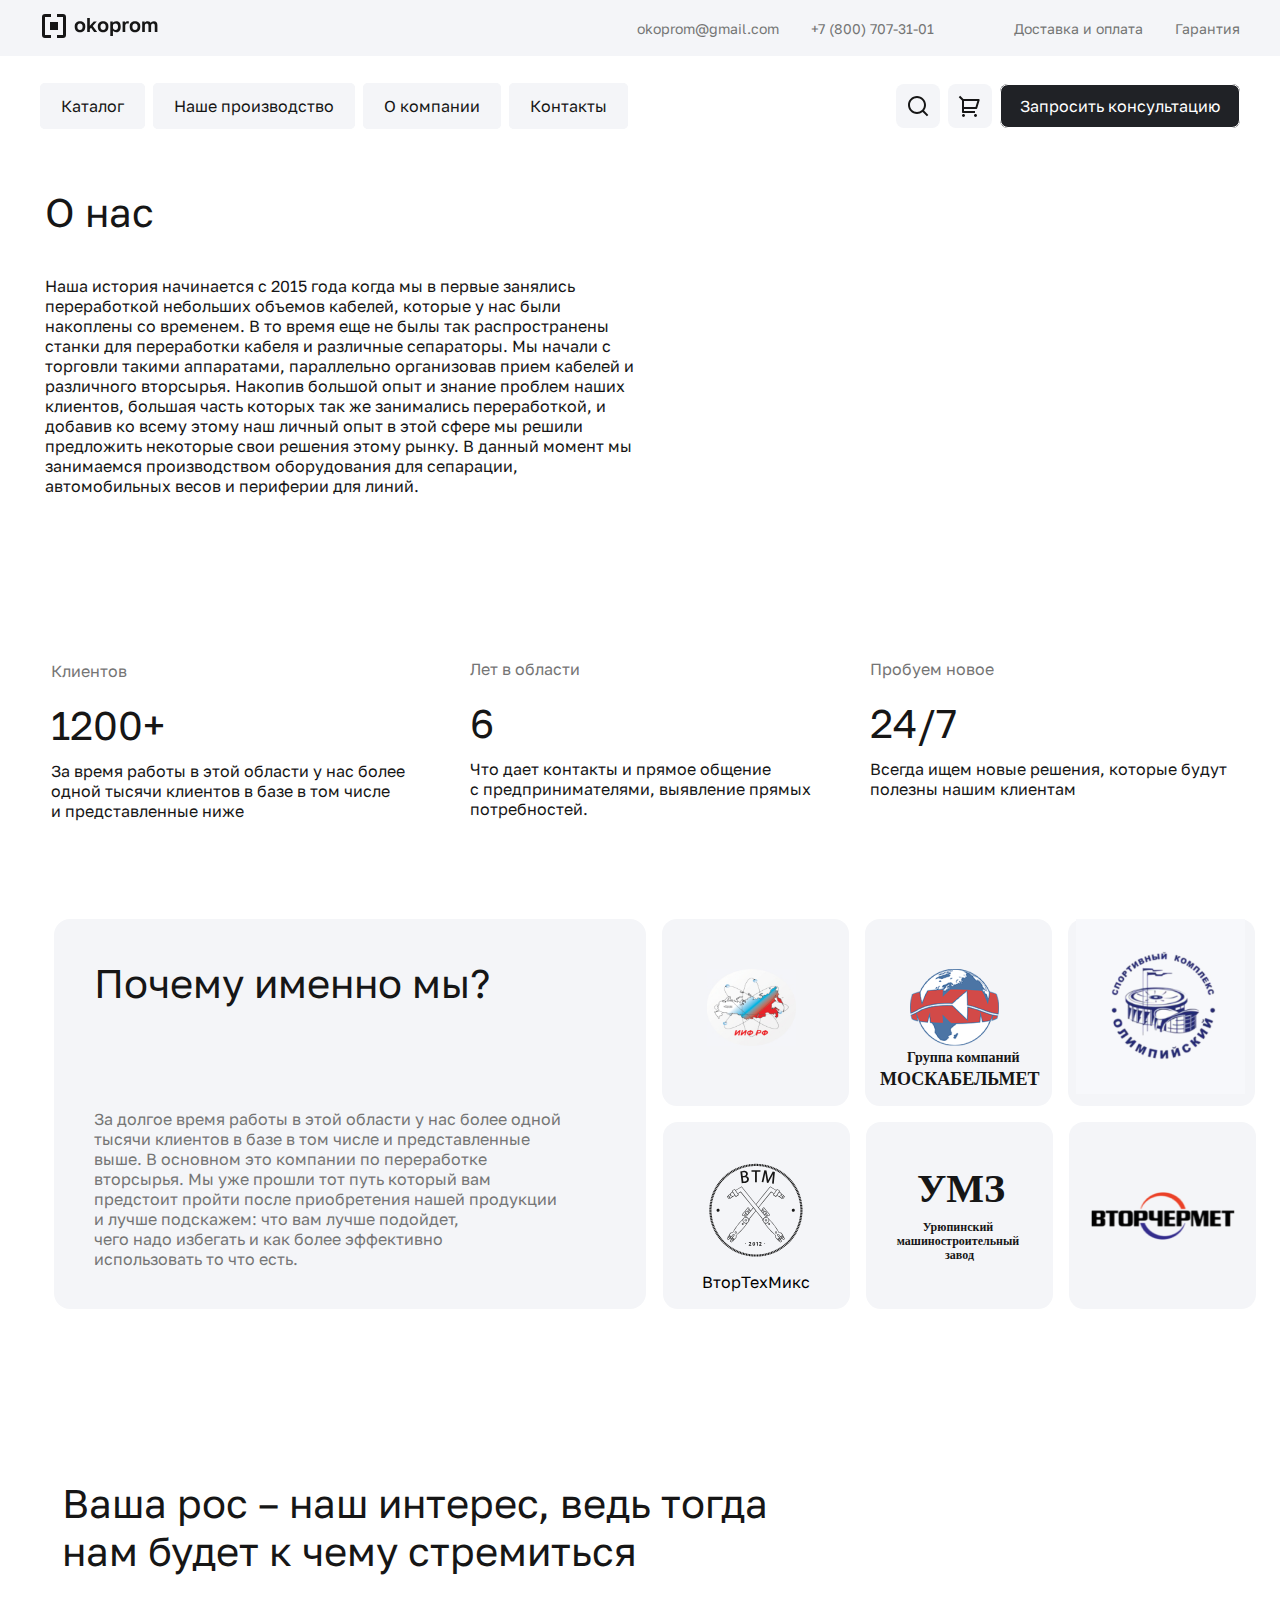
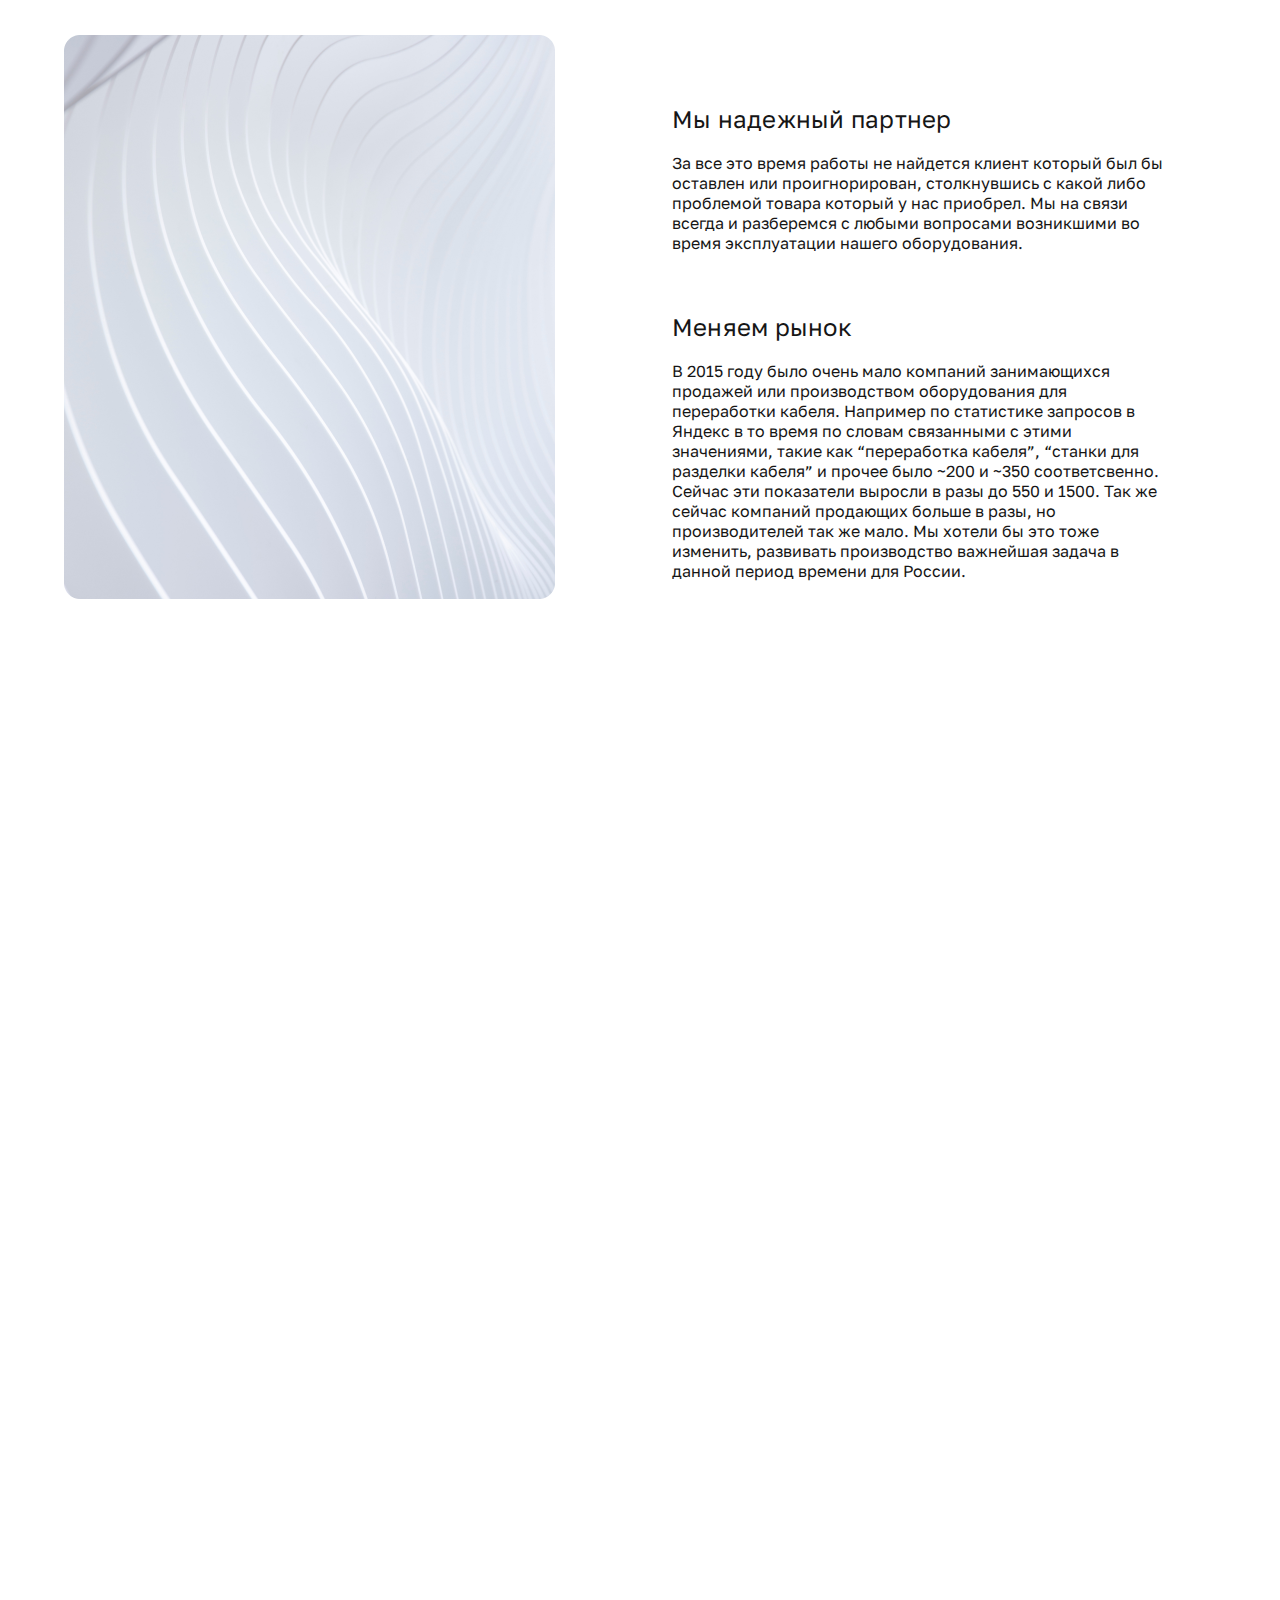
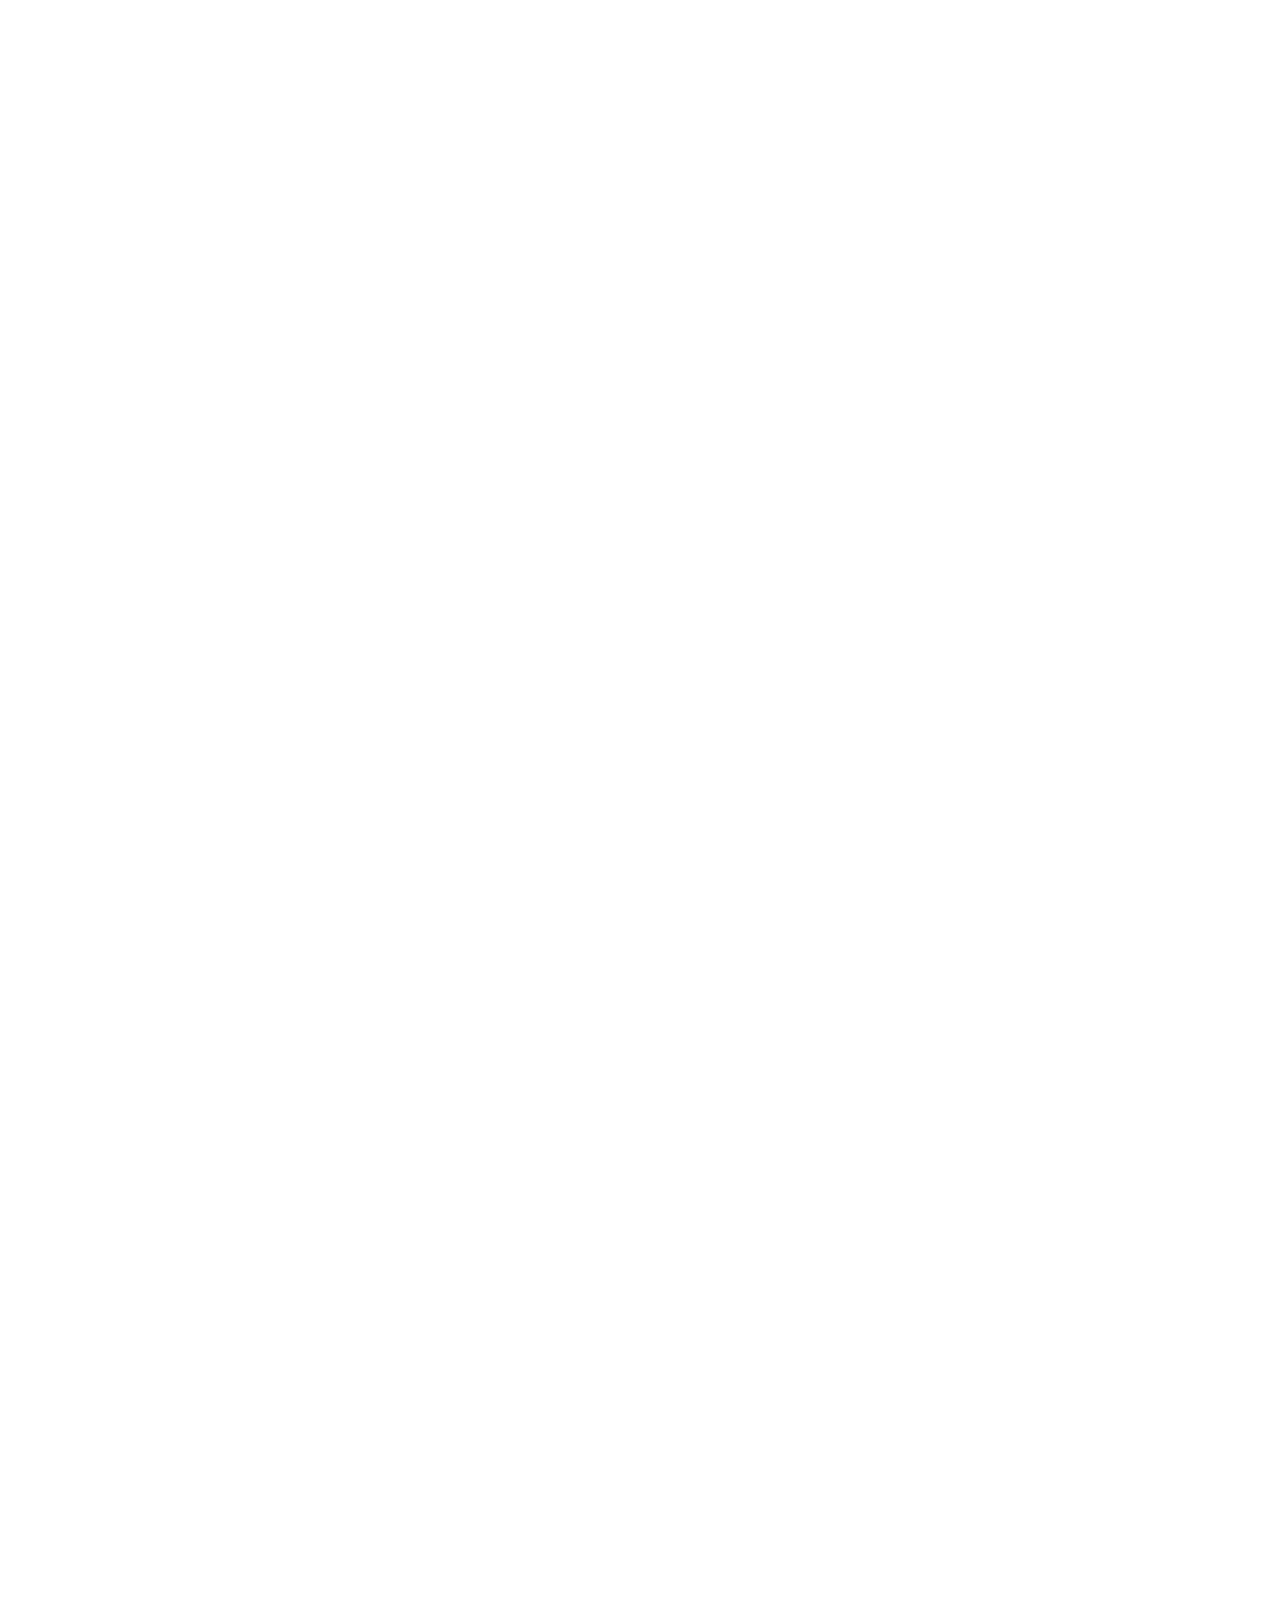
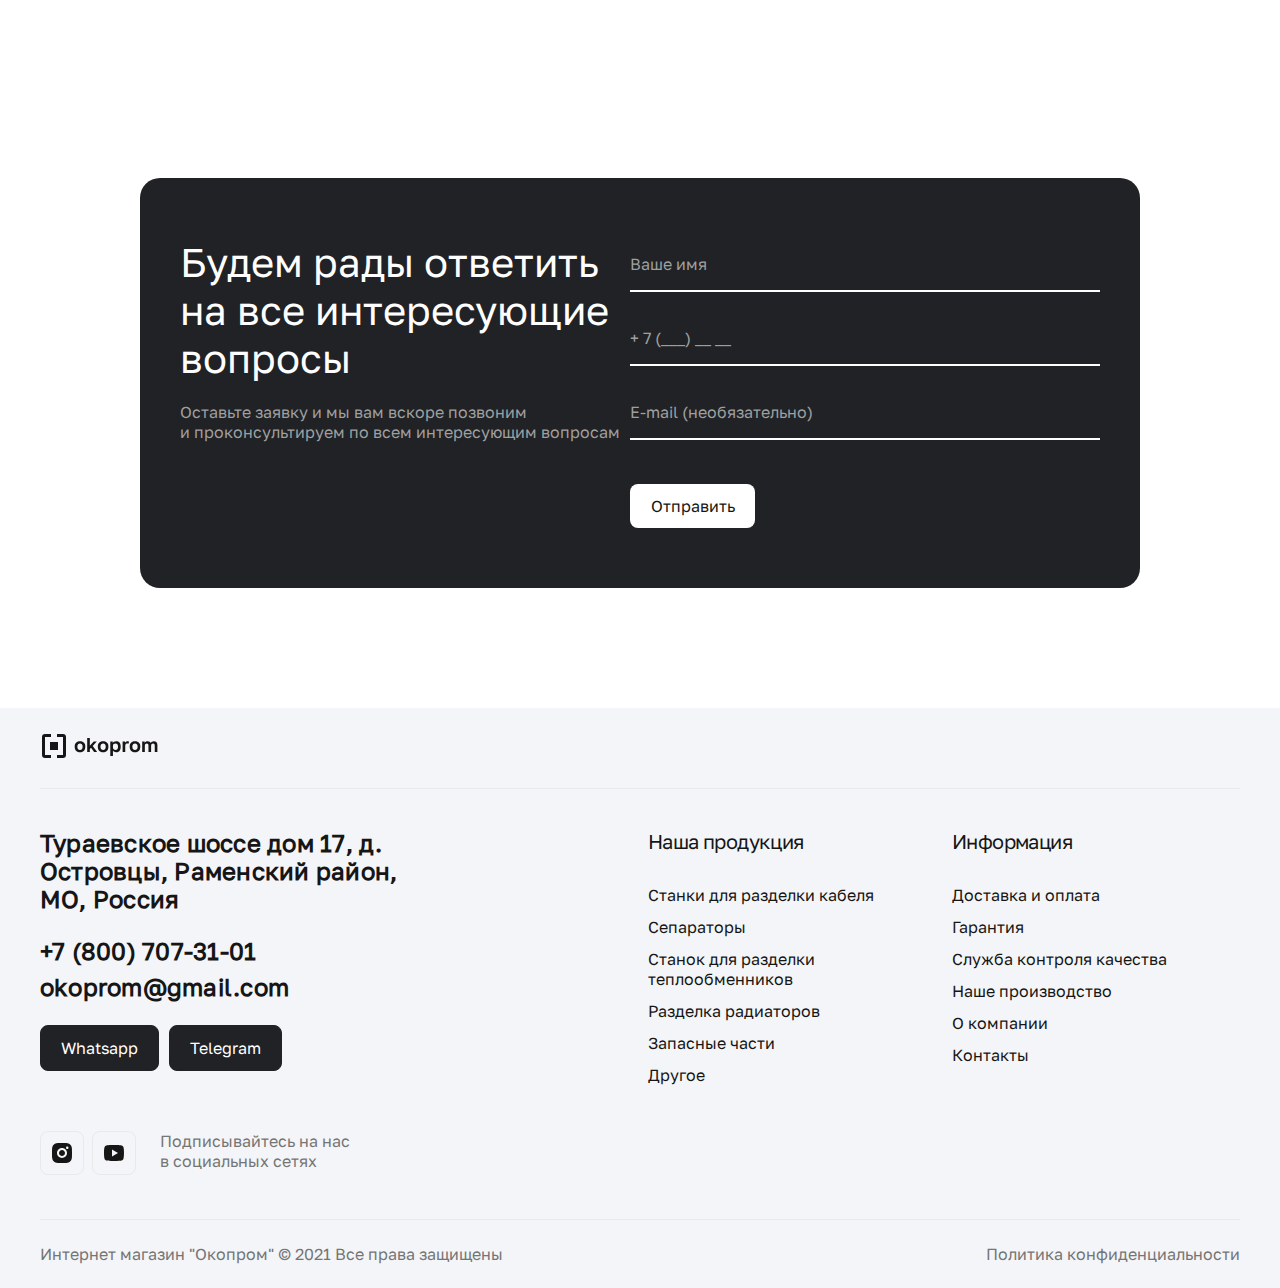
==== commit 1f1a1a43: "Update about.html" ====
--- a/pages/about.html
+++ b/pages/about.html
@@ -110,9 +110,6 @@
     </header>
     <div class="try">   
     <main>
-<<<<<<< HEAD
-        
-=======
           
         <div class="container">
             <div class="about-one">
@@ -132,7 +129,7 @@
             <p id="cl-5">6</p>
             <p id="cl-6">Что дает контакты и прямое общение с предпринимателями, выявление прямых потребностей.</p>
  
->>>>>>> 6829f8f5fbf1dc54f39594a021bd183faa4cfbd6
+
 
         </div>
         <div class="up"> 
